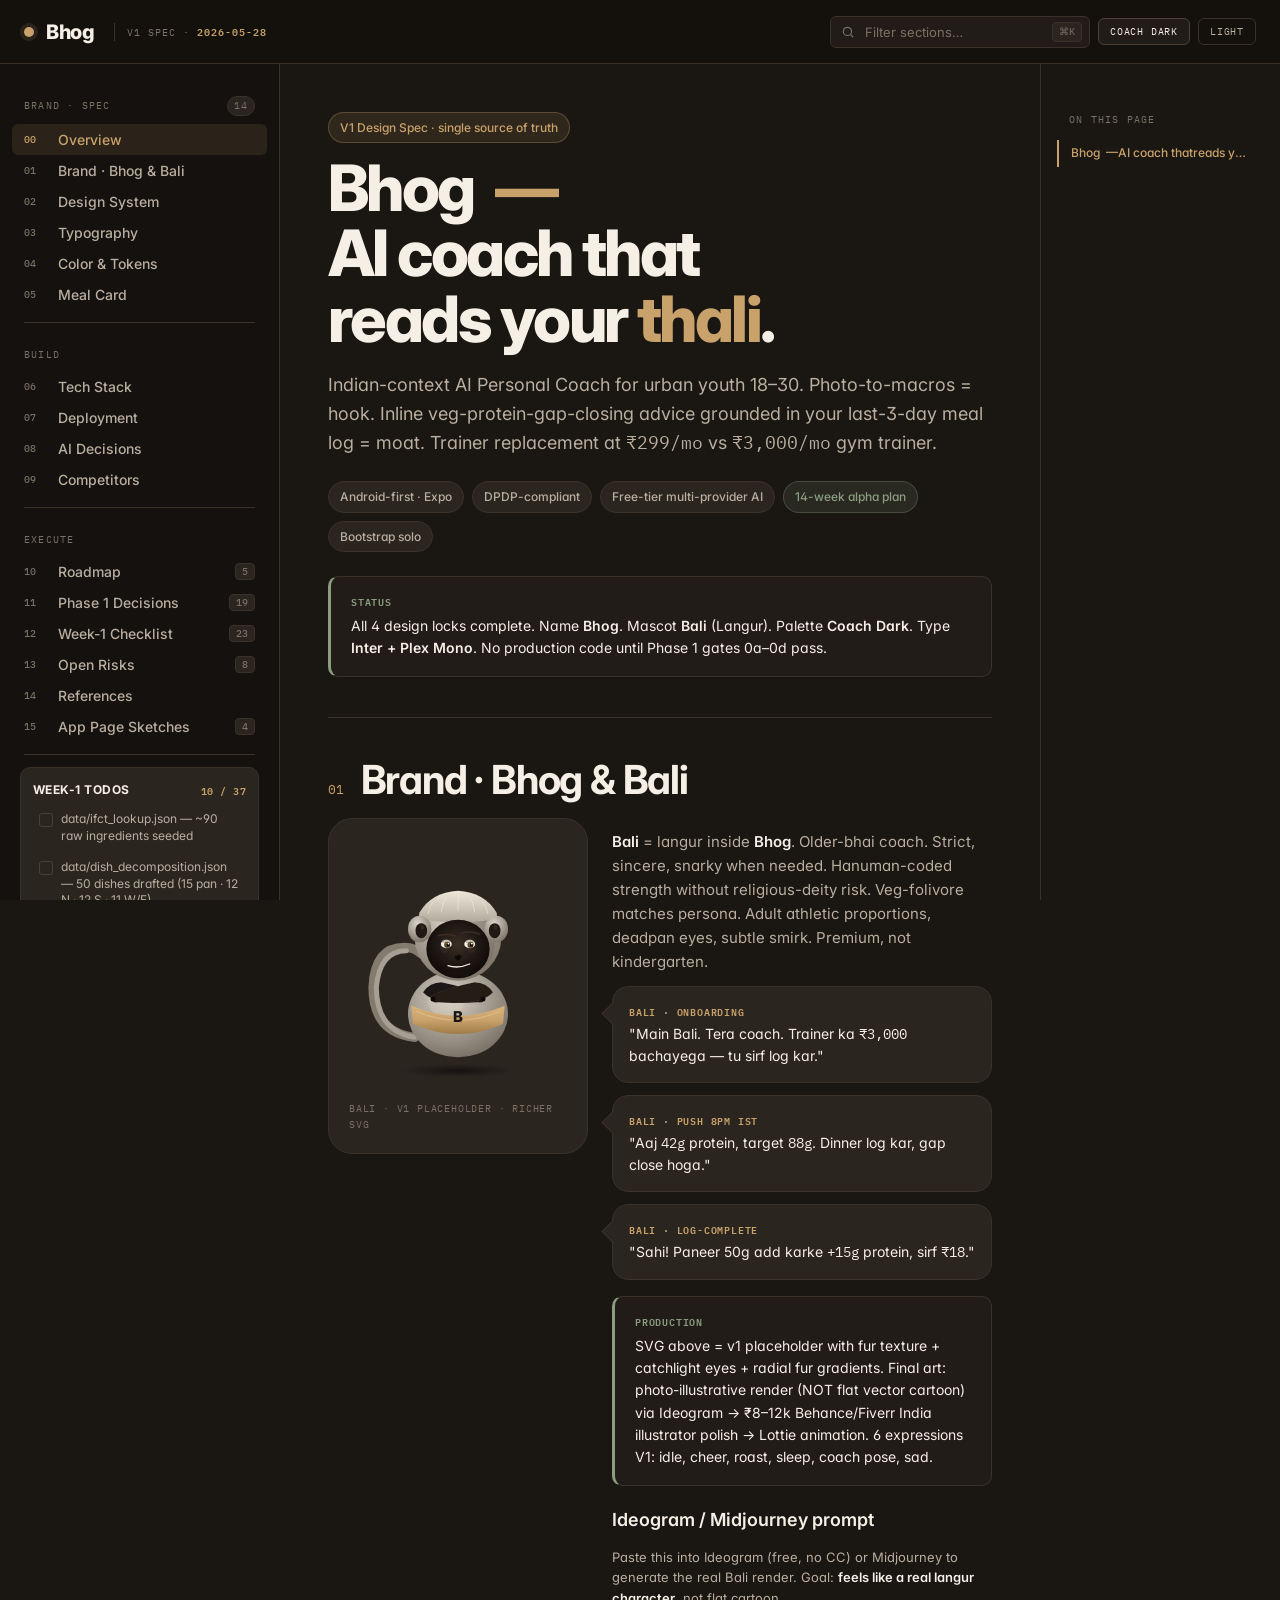
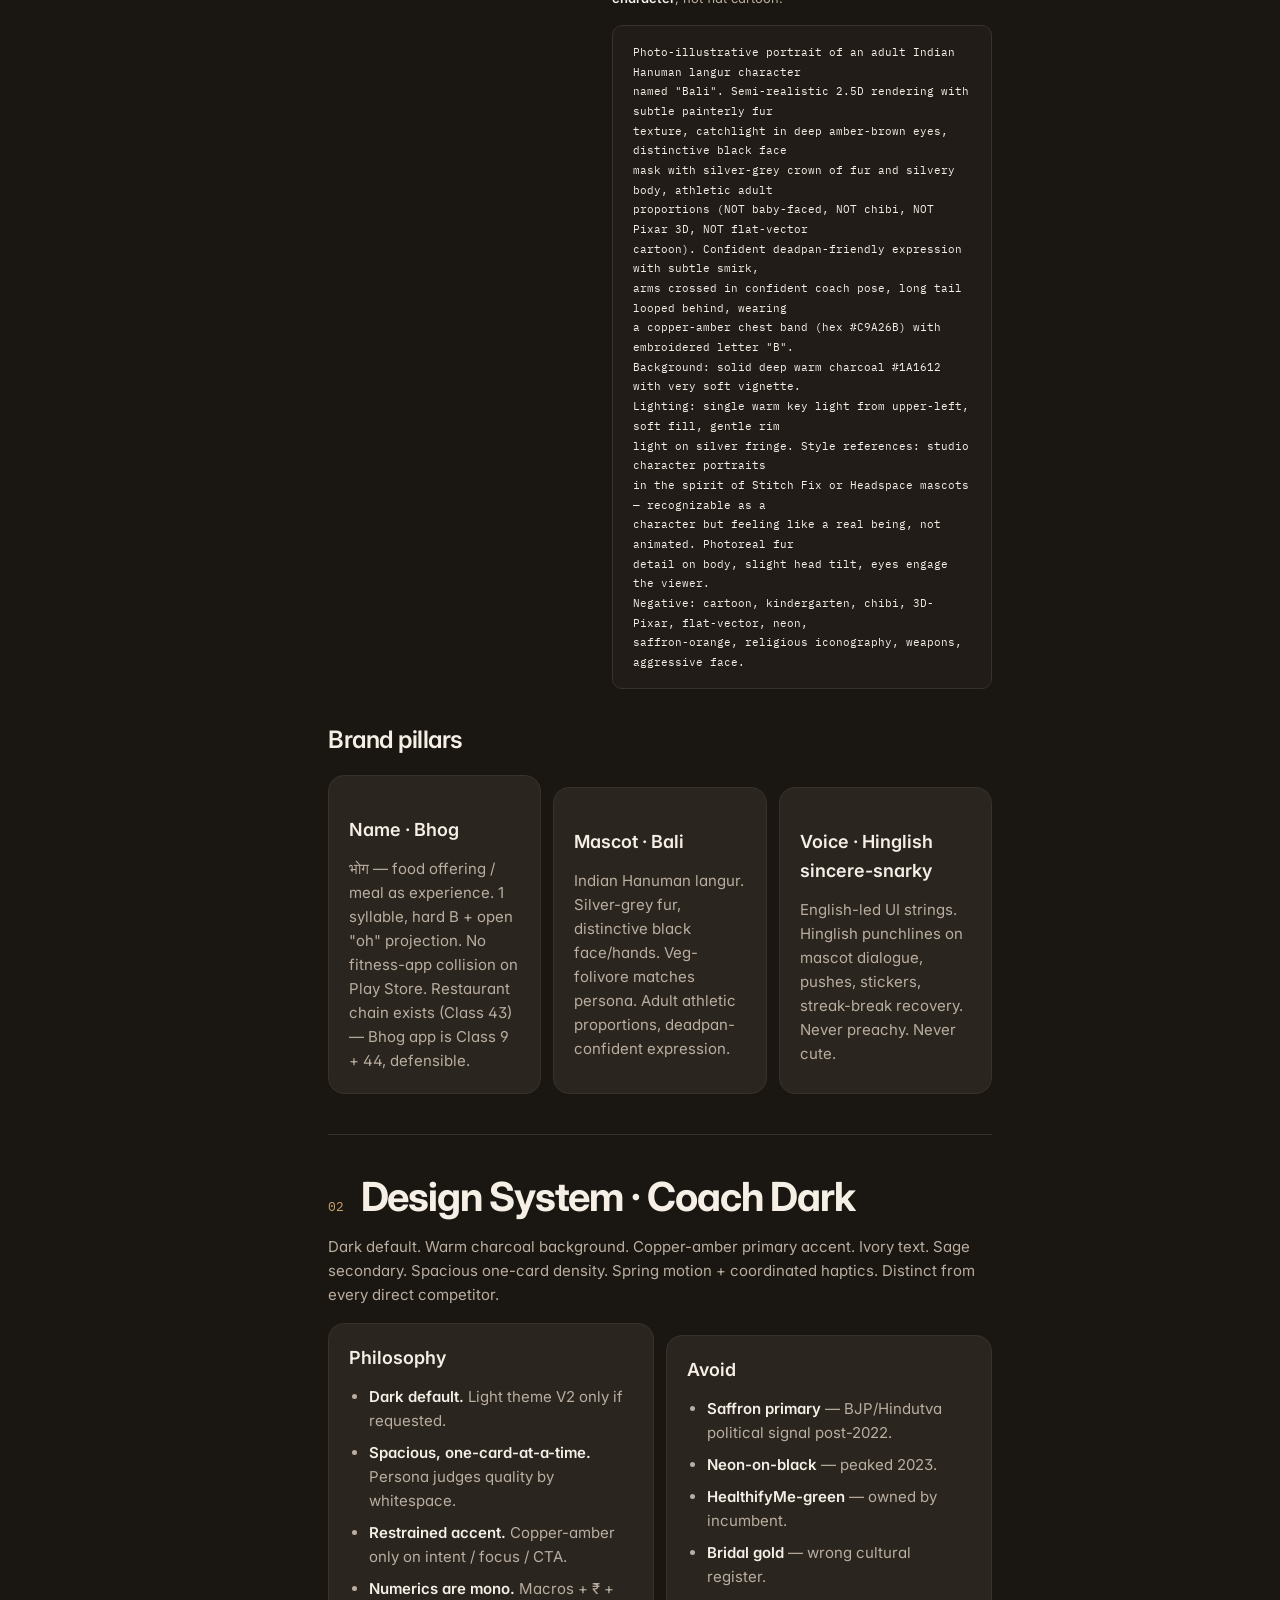
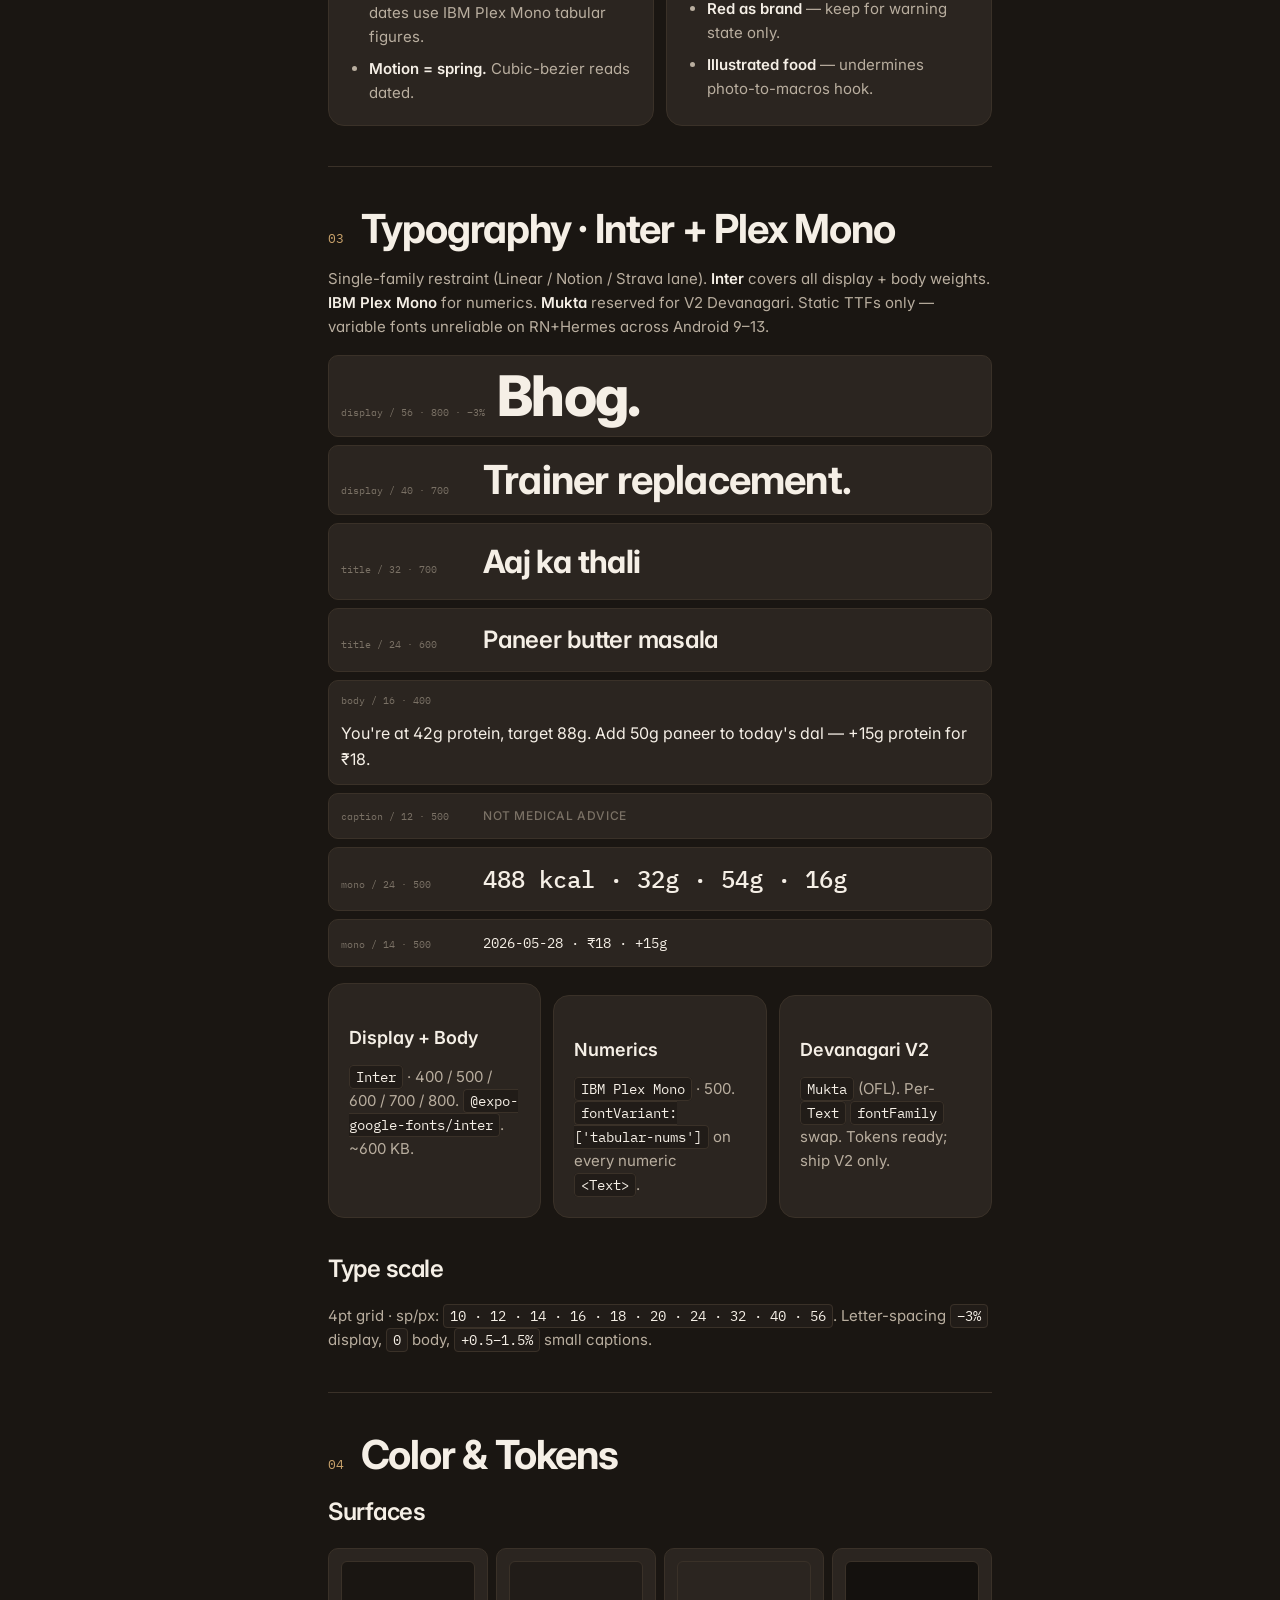
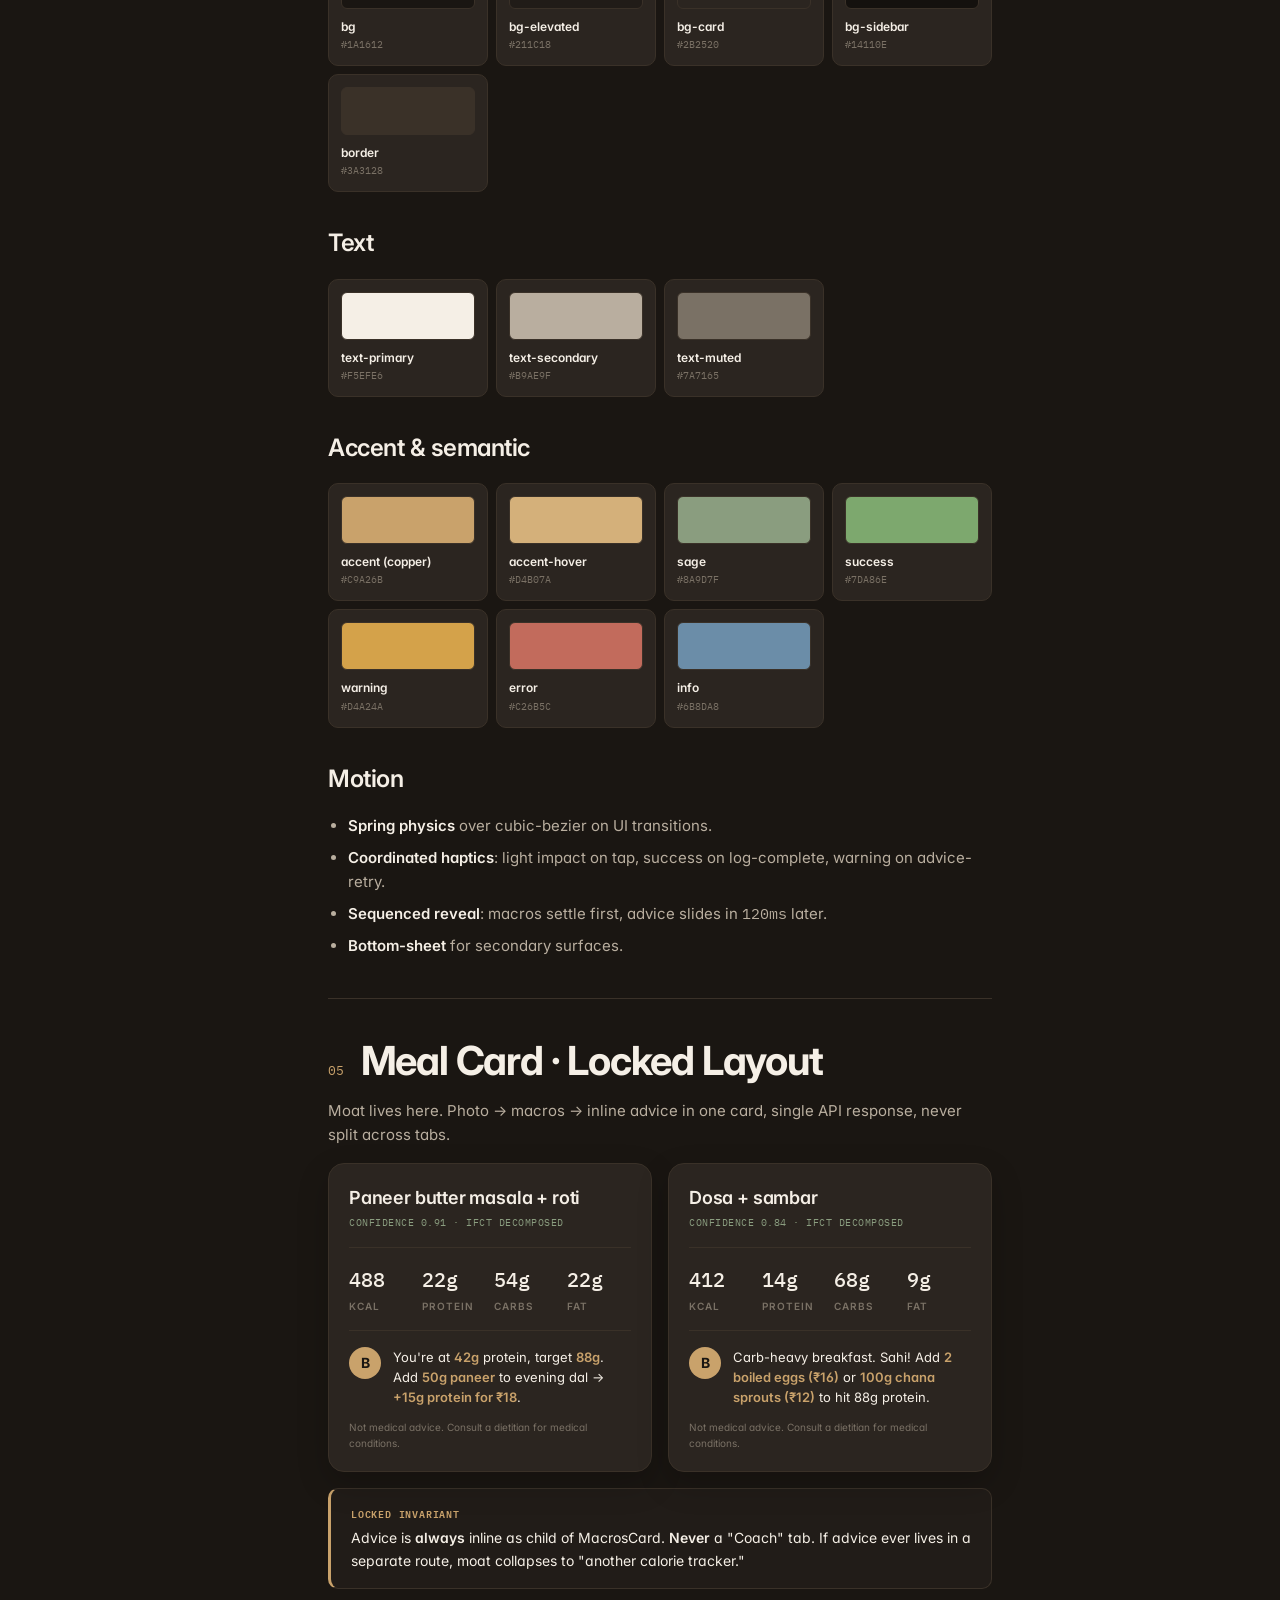
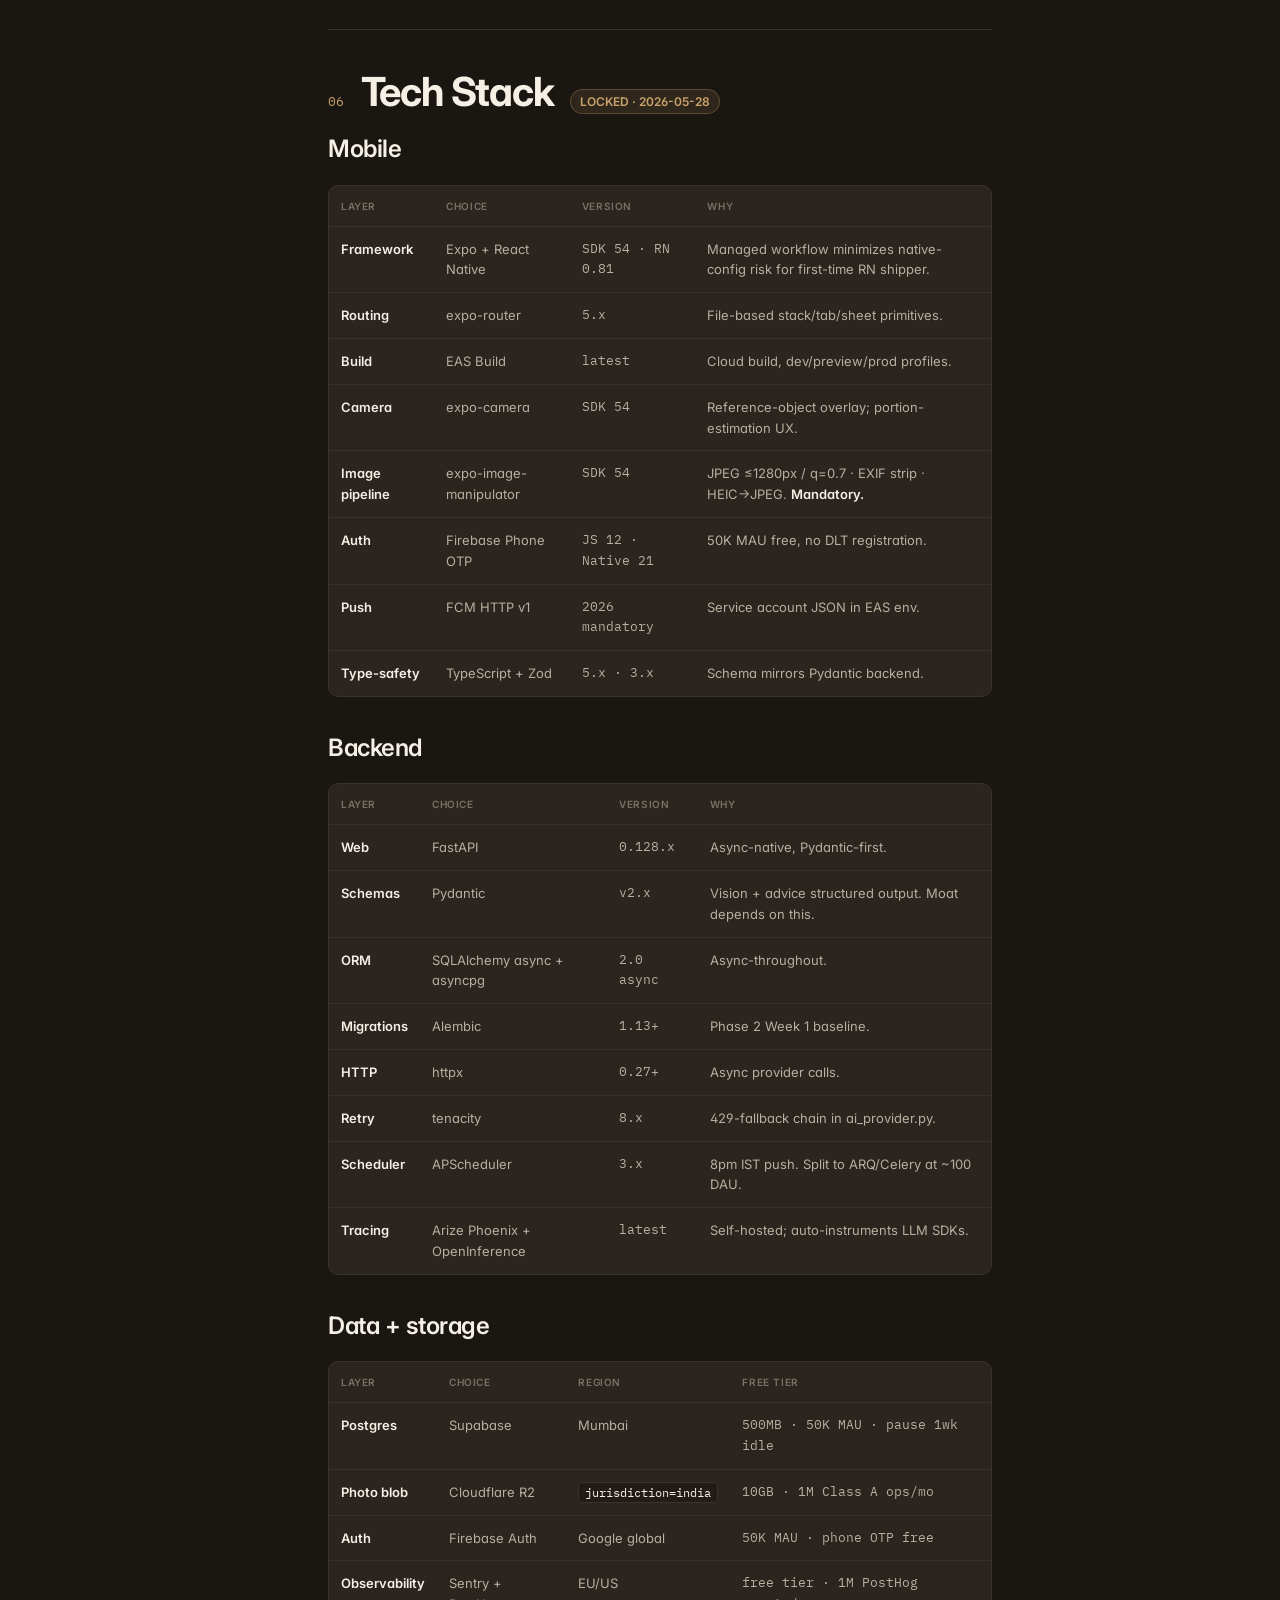
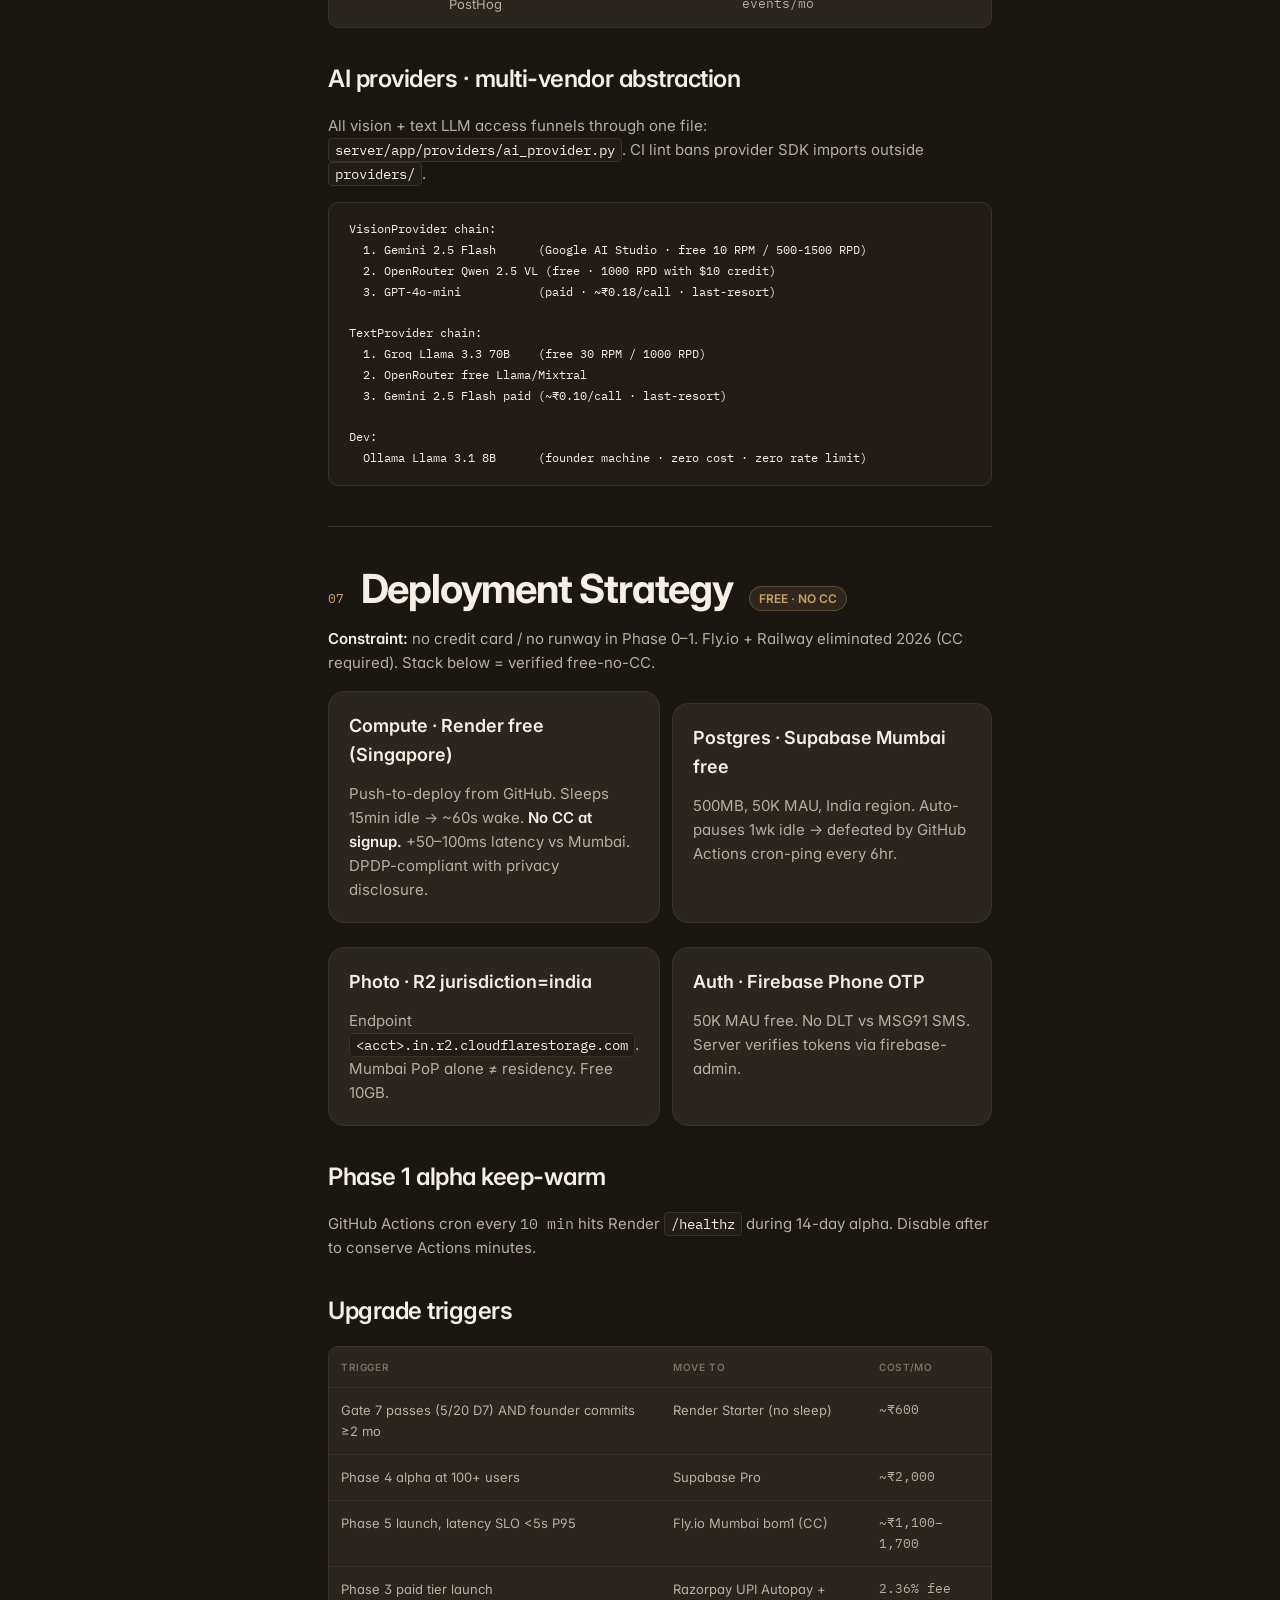
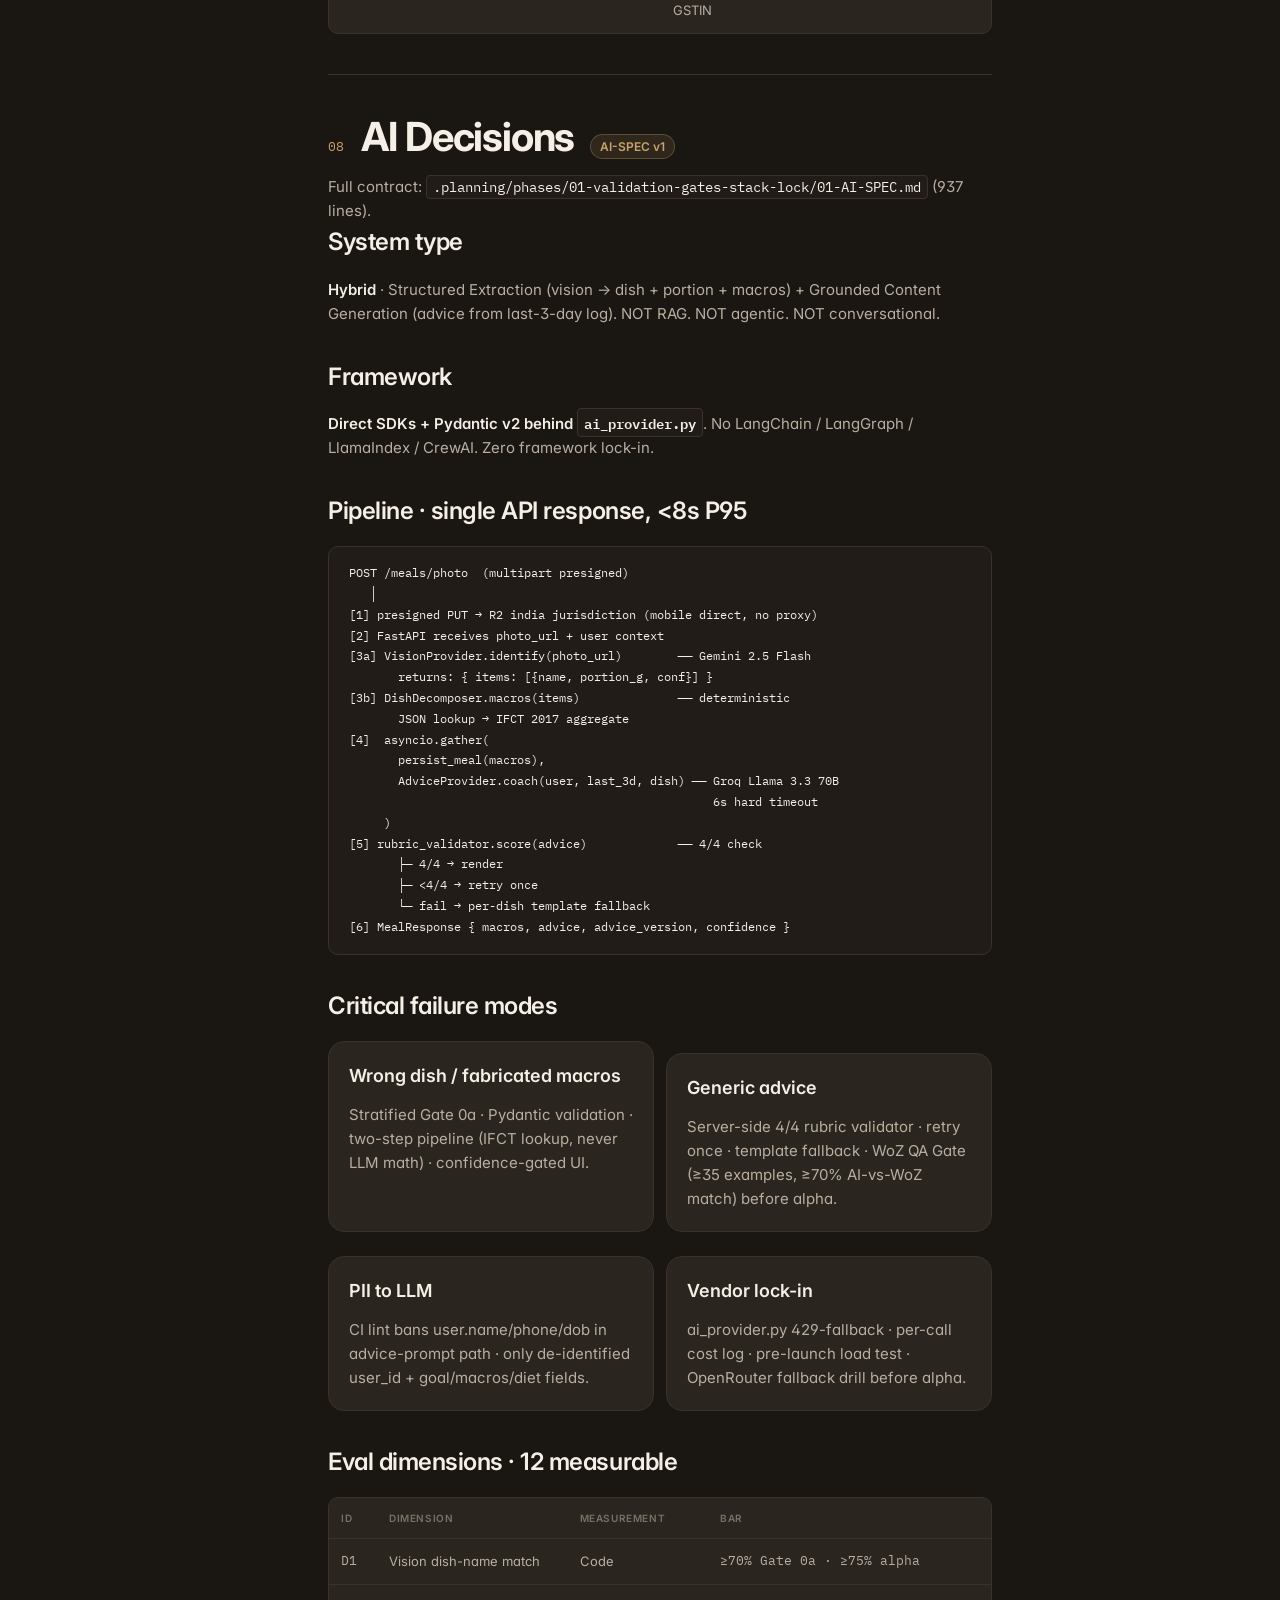
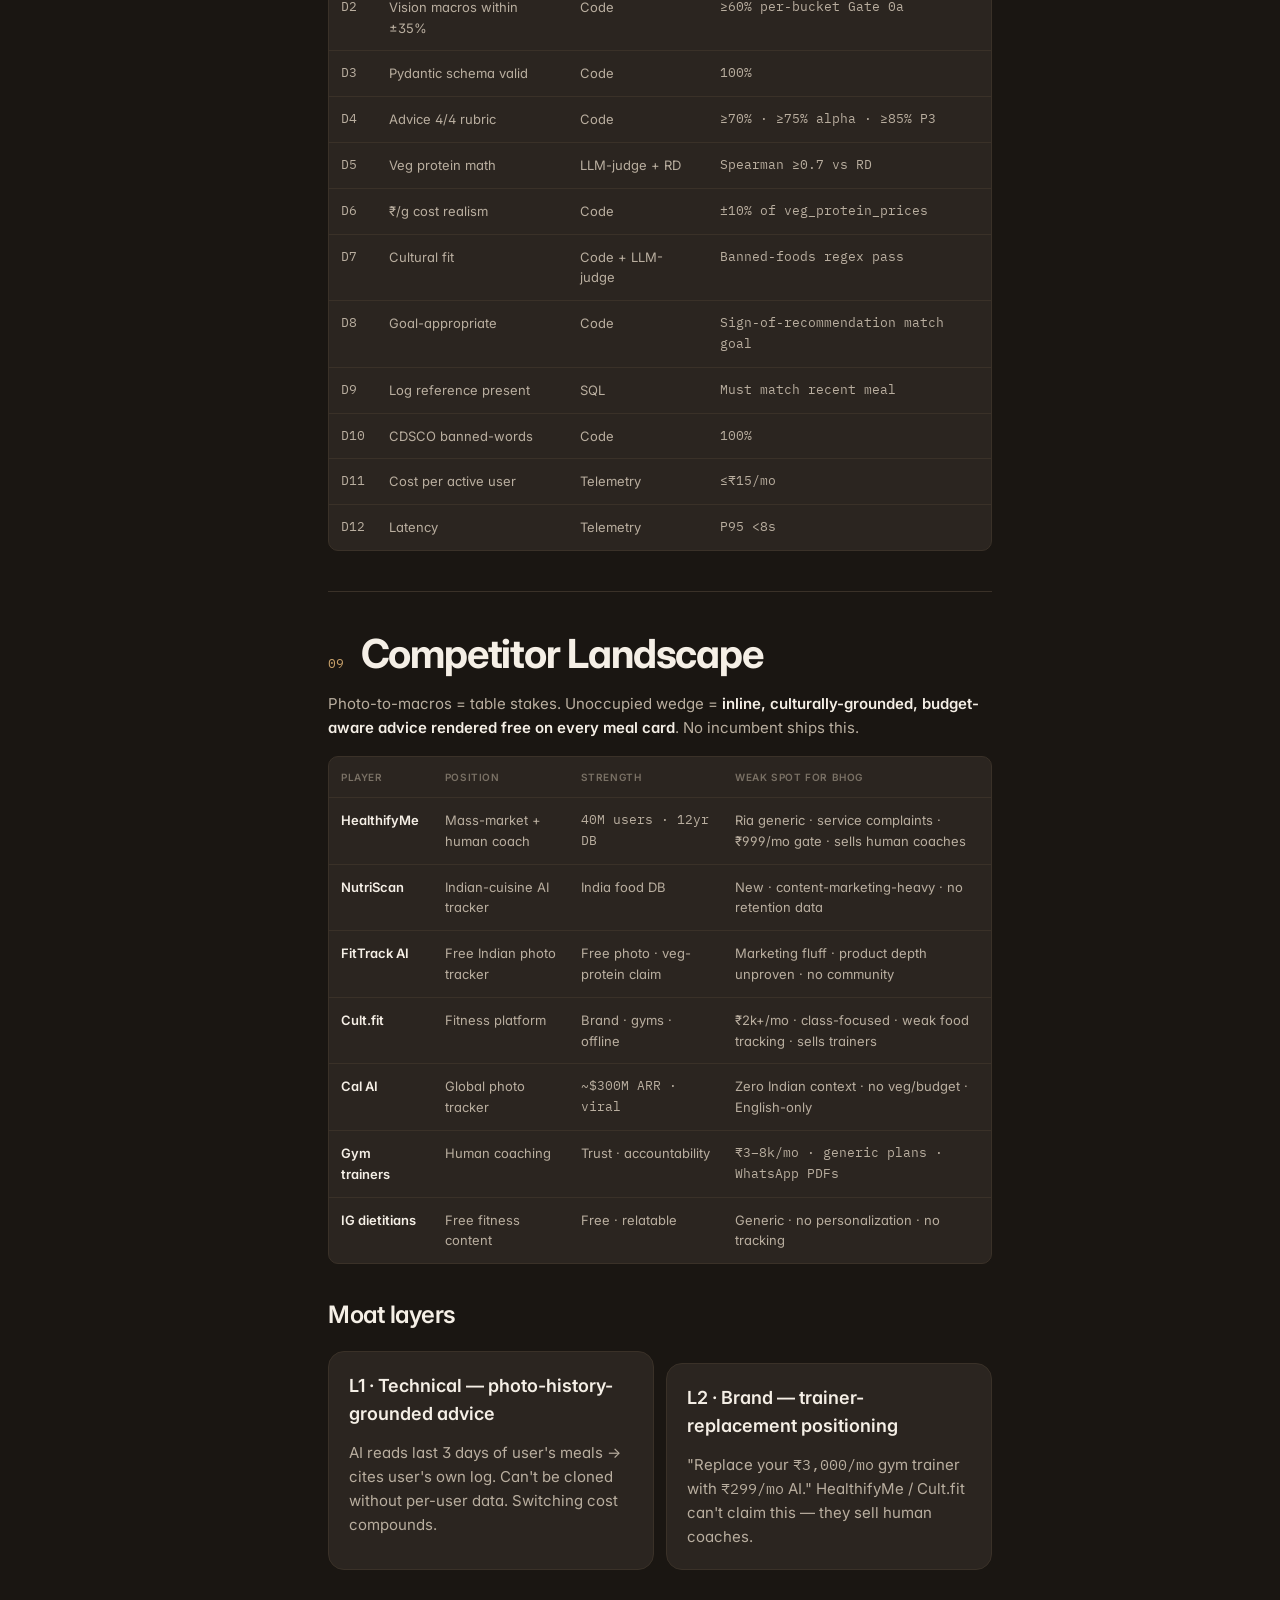
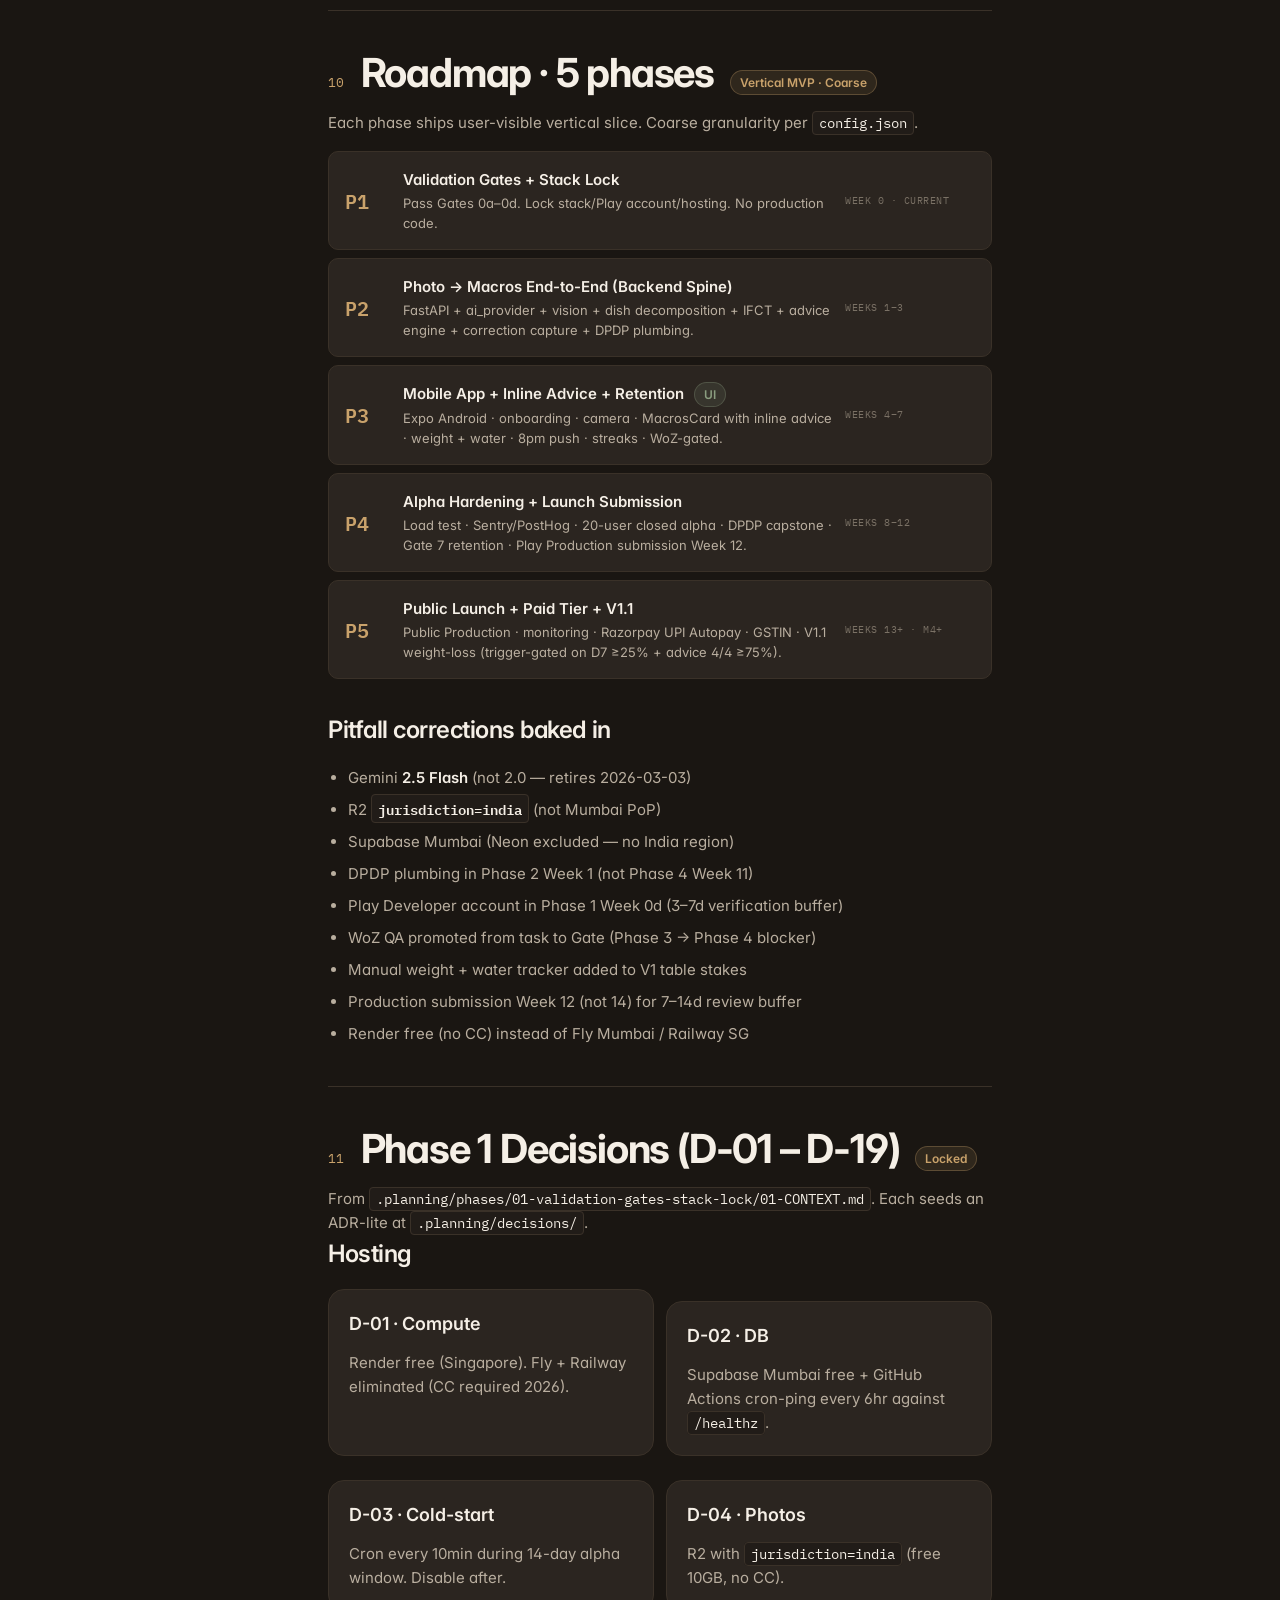
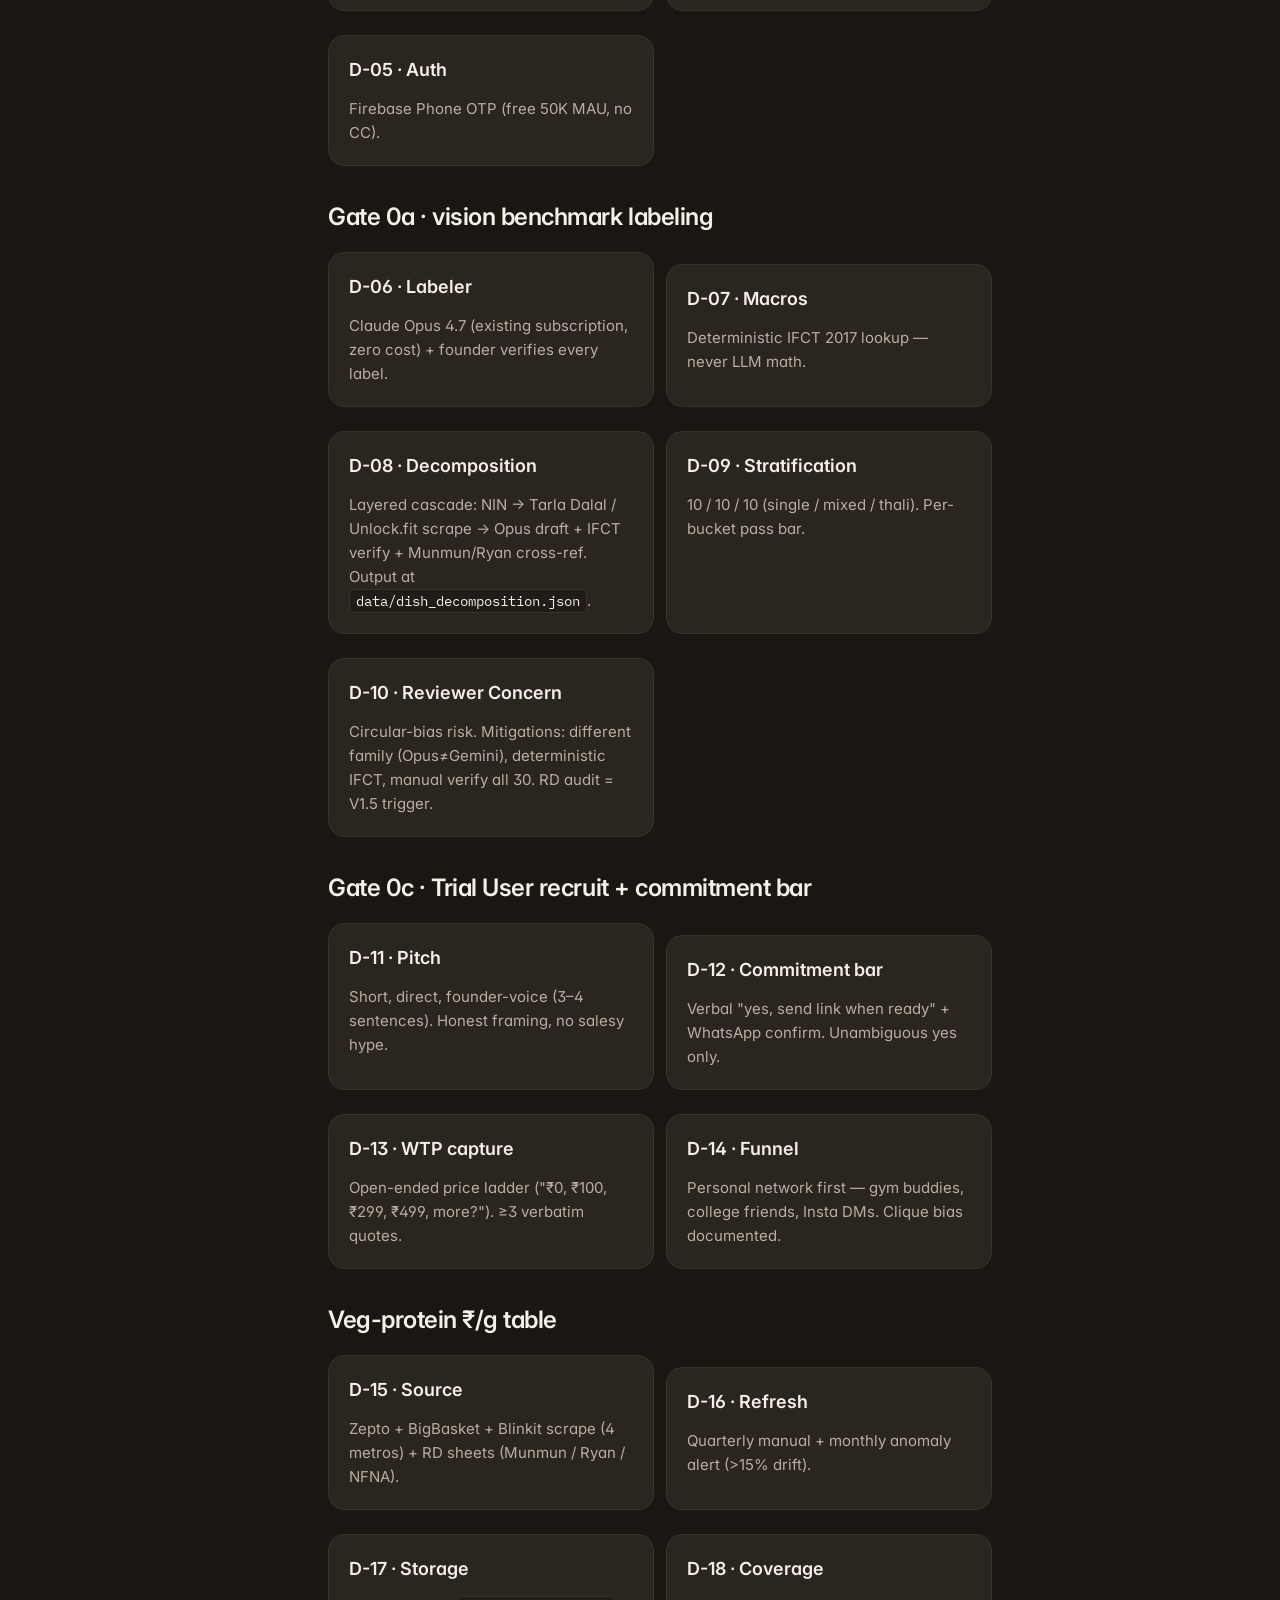
==== .planning/specs/bhog-v1-design-spec.html @ 13281804 "gate-0a-kickoff: drafts, decisions, design.md, todos, spec checklist update Three plan reviews (eng/" ====
<!doctype html>
<html lang="en" data-theme="dark">
<head>
<meta charset="utf-8" />
<meta name="viewport" content="width=device-width, initial-scale=1" />
<title>Bhog — V1 Design Spec</title>
<link rel="preconnect" href="https://fonts.googleapis.com" />
<link rel="preconnect" href="https://fonts.gstatic.com" crossorigin />
<link href="https://fonts.googleapis.com/css2?family=Inter:wght@400;500;600;700;800&family=IBM+Plex+Mono:wght@400;500;600&display=swap" rel="stylesheet" />
<style>
  :root[data-theme="dark"] {
    --bg: #1A1612;
    --bg-elevated: #211C18;
    --bg-card: #2B2520;
    --bg-card-hover: #332C26;
    --bg-sidebar: #14110E;
    --border: #3A3128;
    --border-strong: #4A4036;
    --text-primary: #F5EFE6;
    --text-secondary: #B9AE9F;
    --text-muted: #7A7165;
    --accent: #C9A26B;
    --accent-hover: #D4B07A;
    --accent-dim: rgba(201, 162, 107, 0.12);
    --sage: #8A9D7F;
    --sage-dim: rgba(138, 157, 127, 0.14);
    --success: #7DA86E;
    --warning: #D4A24A;
    --error: #C26B5C;
    --info: #6B8DA8;
    --backdrop: rgba(20, 17, 14, 0.84);
  }
  :root[data-theme="light"] {
    --bg: #FAF6EE;
    --bg-elevated: #F2EDDF;
    --bg-card: #FFFFFF;
    --bg-card-hover: #F8F2E6;
    --bg-sidebar: #F2EDDF;
    --border: #D9D3C2;
    --border-strong: #B9AE9F;
    --text-primary: #1A1612;
    --text-secondary: #5A5248;
    --text-muted: #8A7F73;
    --accent: #A37840;
    --accent-hover: #8D6634;
    --accent-dim: rgba(163, 120, 64, 0.14);
    --sage: #6F8264;
    --sage-dim: rgba(111, 130, 100, 0.18);
    --success: #5C8A4E;
    --warning: #B8821F;
    --error: #A24E3E;
    --info: #4E7290;
    --backdrop: rgba(250, 246, 238, 0.88);
  }
  :root { color-scheme: dark light; }

  /* Type scale + spacing */
  :root {
    --t-10: 0.625rem; --t-12: 0.75rem; --t-13: 0.8125rem; --t-14: 0.875rem;
    --t-16: 1rem; --t-18: 1.125rem; --t-20: 1.25rem; --t-24: 1.5rem;
    --t-32: 2rem; --t-40: 2.5rem; --t-56: 3.5rem;
    --s-1: 4px; --s-2: 8px; --s-3: 12px; --s-4: 16px; --s-5: 20px;
    --s-6: 24px; --s-8: 32px; --s-10: 40px; --s-12: 48px; --s-16: 64px;
    --radius-sm: 6px; --radius-md: 10px; --radius-lg: 16px; --radius-xl: 24px;
    --transition: 180ms cubic-bezier(0.2, 0.6, 0.2, 1);
  }

  * { box-sizing: border-box; margin: 0; padding: 0; }
  html { scroll-behavior: smooth; scroll-padding-top: 80px; }
  body {
    font-family: "Inter", -apple-system, BlinkMacSystemFont, "Segoe UI", sans-serif;
    font-size: var(--t-15, 0.9375rem); line-height: 1.6;
    color: var(--text-primary); background: var(--bg);
    -webkit-font-smoothing: antialiased; text-rendering: optimizeLegibility;
    font-feature-settings: "ss01", "cv11";
  }
  .num, code, pre, kbd { font-family: "IBM Plex Mono", ui-monospace, "SF Mono", Menlo, monospace; font-feature-settings: "tnum" 1, "lnum" 1; }
  button { font-family: inherit; cursor: pointer; border: none; background: none; color: inherit; }
  ul, ol { list-style: none; }
  a { color: inherit; text-decoration: none; }
  *:focus-visible { outline: 2px solid var(--accent); outline-offset: 2px; border-radius: 4px; }

  /* ============ APP LAYOUT ============ */
  .app {
    display: grid;
    grid-template-columns: 280px 1fr 240px;
    grid-template-rows: 64px 1fr;
    min-height: 100vh;
    max-width: 1500px;
    margin: 0 auto;
  }
  @media (max-width: 1100px) {
    .app { grid-template-columns: 240px 1fr; }
    .toc { display: none !important; }
  }
  @media (max-width: 760px) {
    .app { grid-template-columns: 1fr; }
    .sidebar { display: none !important; }
  }

  /* ============ HEADER ============ */
  .header {
    grid-column: 1 / -1;
    display: flex; align-items: center; justify-content: space-between;
    padding: 0 var(--s-6);
    border-bottom: 1px solid var(--border);
    background: var(--backdrop);
    backdrop-filter: saturate(140%) blur(12px);
    -webkit-backdrop-filter: saturate(140%) blur(12px);
    position: sticky; top: 0; z-index: 20;
  }
  .brand { display: flex; align-items: center; gap: var(--s-3); }
  .brand .dot { width: 10px; height: 10px; border-radius: 999px; background: var(--accent); box-shadow: 0 0 0 4px var(--accent-dim); }
  .brand .wm { font-size: var(--t-20); font-weight: 800; letter-spacing: -0.02em; }
  .brand .tag {
    font-family: "IBM Plex Mono", monospace; font-size: var(--t-10);
    color: var(--text-muted); text-transform: uppercase; letter-spacing: 0.1em;
    border-left: 1px solid var(--border); padding-left: var(--s-3); margin-left: var(--s-2);
  }
  .brand .tag strong { color: var(--accent); font-weight: 600; }
  .header-actions { display: flex; align-items: center; gap: var(--s-2); }
  .search-wrap { position: relative; }
  .search-input {
    width: 260px; padding: 7px var(--s-3) 7px 34px;
    background: var(--bg-elevated); border: 1px solid var(--border);
    border-radius: var(--radius-sm);
    font-family: "Inter", sans-serif; font-size: var(--t-13);
    color: var(--text-primary); transition: width var(--transition), border-color var(--transition);
  }
  .search-input::placeholder { color: var(--text-muted); }
  .search-input:focus { outline: none; border-color: var(--accent); width: 320px; }
  .search-icon { position: absolute; left: 11px; top: 50%; transform: translateY(-50%); color: var(--text-muted); width: 14px; height: 14px; pointer-events: none; }
  .search-shortcut {
    position: absolute; right: 8px; top: 50%; transform: translateY(-50%);
    font-family: "IBM Plex Mono", monospace; font-size: var(--t-10);
    padding: 1px 6px; background: var(--bg-card); color: var(--text-muted);
    border-radius: 4px; border: 1px solid var(--border);
  }
  .hdr-btn {
    padding: 6px 11px; border: 1px solid var(--border); border-radius: var(--radius-sm);
    font-family: "IBM Plex Mono", monospace; font-size: var(--t-10);
    color: var(--text-secondary); text-transform: uppercase; letter-spacing: 0.08em;
    transition: all var(--transition);
  }
  .hdr-btn:hover { color: var(--accent); border-color: var(--accent); }
  .hdr-btn.active { color: var(--text-primary); background: var(--bg-elevated); border-color: var(--border-strong); }

  /* ============ SIDEBAR ============ */
  .sidebar {
    grid-column: 1; grid-row: 2;
    border-right: 1px solid var(--border);
    background: var(--bg-sidebar);
    padding: var(--s-5) var(--s-3) var(--s-12);
    overflow-y: auto;
    height: calc(100vh - 64px);
    position: sticky; top: 64px;
    scrollbar-width: thin; scrollbar-color: var(--border) transparent;
  }
  .sidebar::-webkit-scrollbar { width: 6px; }
  .sidebar::-webkit-scrollbar-thumb { background: var(--border); border-radius: 3px; }

  .nav-section { margin-bottom: var(--s-3); }
  .nav-label {
    font-family: "IBM Plex Mono", monospace; font-size: var(--t-10);
    color: var(--text-muted); text-transform: uppercase; letter-spacing: 0.12em;
    padding: var(--s-3) var(--s-3) var(--s-2);
    display: flex; align-items: center; justify-content: space-between;
  }
  .nav-label .ct {
    background: var(--bg-card); color: var(--text-muted);
    padding: 1px 6px; border-radius: 999px; font-size: var(--t-10);
    border: 1px solid var(--border);
  }
  .nav-item {
    display: flex; align-items: center; gap: var(--s-3);
    padding: 7px var(--s-3);
    border-radius: var(--radius-sm);
    color: var(--text-secondary);
    font-size: var(--t-14); font-weight: 500;
    width: 100%; text-align: left; cursor: pointer;
    transition: background var(--transition), color var(--transition);
  }
  .nav-item:hover { background: var(--accent-dim); color: var(--text-primary); }
  .nav-item.active { background: var(--accent-dim); color: var(--accent); }
  .nav-item .nav-num {
    font-family: "IBM Plex Mono", monospace; font-size: var(--t-10);
    color: var(--text-muted); width: 22px; flex-shrink: 0;
  }
  .nav-item.active .nav-num { color: var(--accent); }
  .nav-item .nav-meta {
    margin-left: auto; font-family: "IBM Plex Mono", monospace; font-size: var(--t-10);
    color: var(--text-muted); background: var(--bg-card); padding: 1px 6px;
    border-radius: 4px; border: 1px solid var(--border);
  }
  .nav-item.active .nav-meta { background: var(--accent); color: var(--bg); border-color: var(--accent); }
  .nav-divider { height: 1px; background: var(--border); margin: var(--s-3) var(--s-3); }

  /* Sidebar checklist */
  .side-check {
    margin: 0 var(--s-2);
    padding: var(--s-3);
    background: var(--bg-card); border: 1px solid var(--border);
    border-radius: var(--radius-md);
  }
  .side-check h5 {
    font-size: var(--t-12); font-weight: 700; letter-spacing: 0.04em; text-transform: uppercase;
    color: var(--text-primary); margin-bottom: var(--s-2);
    display: flex; justify-content: space-between; align-items: center;
  }
  .side-check h5 .progress {
    font-family: "IBM Plex Mono", monospace; font-size: var(--t-10);
    color: var(--accent); font-weight: 600;
  }
  .side-check ul { display: flex; flex-direction: column; gap: 6px; margin-top: var(--s-2); }
  .side-check li {
    display: flex; gap: 8px; align-items: flex-start;
    font-size: var(--t-12); color: var(--text-secondary); line-height: 1.4;
    cursor: pointer; padding: 4px 6px; border-radius: 4px;
    transition: background var(--transition), color var(--transition);
  }
  .side-check li:hover { background: var(--bg-elevated); color: var(--text-primary); }
  .side-check input[type=checkbox] {
    appearance: none; -webkit-appearance: none;
    width: 14px; height: 14px; min-width: 14px; margin-top: 2px;
    border: 1.5px solid var(--border-strong); border-radius: 3px;
    background: var(--bg-card); cursor: pointer; transition: all var(--transition);
  }
  .side-check input[type=checkbox]:checked {
    background: var(--accent); border-color: var(--accent);
    background-image: url("data:image/svg+xml,%3Csvg xmlns='http://www.w3.org/2000/svg' viewBox='0 0 12 12'%3E%3Cpath fill='none' stroke='%231A1612' stroke-width='2' stroke-linecap='round' stroke-linejoin='round' d='M2.5 6.5l2.5 2.5 4.5-5.5'/%3E%3C/svg%3E");
    background-position: center; background-repeat: no-repeat;
  }
  .side-check input[type=checkbox]:checked + span { color: var(--text-muted); text-decoration: line-through; }

  /* ============ MAIN ============ */
  .main {
    grid-column: 2; grid-row: 2;
    padding: var(--s-12) var(--s-12) var(--s-16);
    max-width: 880px; width: 100%; margin: 0 auto;
    min-width: 0;
  }
  .main h2 { font-size: var(--t-40); letter-spacing: -0.03em; font-weight: 700; line-height: 1.1; scroll-margin-top: 80px; }
  .main h3 { font-size: var(--t-24); letter-spacing: -0.02em; font-weight: 600; margin-top: var(--s-8); margin-bottom: var(--s-4); scroll-margin-top: 80px; }
  .main h4 { font-size: var(--t-18); font-weight: 600; margin-top: var(--s-5); margin-bottom: var(--s-3); }
  .main p { color: var(--text-secondary); margin-top: var(--s-3); max-width: 760px; }
  .main ul, .main ol { padding-left: var(--s-5); margin-top: var(--s-3); }
  .main li { margin-top: var(--s-2); color: var(--text-secondary); list-style: disc; }
  .main strong { color: var(--text-primary); font-weight: 600; }
  .main a.inline { color: var(--accent); text-decoration: underline; text-decoration-color: rgba(201, 162, 107, 0.4); text-underline-offset: 3px; }

  section.block { padding: var(--s-10) 0; border-top: 1px solid var(--border); }
  section.block:first-of-type { border-top: 0; padding-top: 0; }
  .section-head { display: flex; align-items: baseline; gap: var(--s-4); margin-bottom: var(--s-4); flex-wrap: wrap; }
  .section-num { font-family: "IBM Plex Mono", monospace; font-size: var(--t-13); color: var(--accent); letter-spacing: 0.02em; }

  /* Hero */
  .hero { padding-top: var(--s-3); padding-bottom: var(--s-8); border-top: 0; }
  .hero h1 { font-size: clamp(2.5rem, 5vw, 4rem); letter-spacing: -0.04em; font-weight: 800; line-height: 1.02; color: var(--text-primary); }
  .hero h1 .accent { color: var(--accent); }
  .hero p.lead { margin-top: var(--s-5); font-size: var(--t-18); color: var(--text-secondary); max-width: 720px; }
  .hero .meta { display: flex; flex-wrap: wrap; gap: var(--s-2); margin-top: var(--s-6); }

  /* Pills + badges */
  .pill {
    display: inline-flex; align-items: center; gap: var(--s-2);
    padding: 5px 11px; border-radius: 999px;
    background: var(--bg-card); border: 1px solid var(--border);
    font-size: var(--t-12); font-weight: 500; color: var(--text-secondary);
  }
  .pill.accent { color: var(--accent); border-color: rgba(201, 162, 107, 0.3); background: var(--accent-dim); }
  .pill.sage { color: var(--sage); border-color: rgba(138, 157, 127, 0.3); background: var(--sage-dim); }
  .badge { display: inline-flex; align-items: center; gap: 6px; padding: 2px 9px; border-radius: 999px; font-size: var(--t-12); font-weight: 600; }
  .badge.locked { background: var(--accent-dim); color: var(--accent); border: 1px solid rgba(201, 162, 107, 0.3); }
  .badge.pending { background: rgba(212, 162, 74, 0.12); color: var(--warning); border: 1px solid rgba(212, 162, 74, 0.3); }
  .badge.deferred { background: rgba(122, 113, 101, 0.16); color: var(--text-muted); border: 1px solid var(--border); }
  .badge.risk { background: rgba(194, 107, 92, 0.14); color: var(--error); border: 1px solid rgba(194, 107, 92, 0.3); }
  .badge.sage { background: var(--sage-dim); color: var(--sage); border: 1px solid rgba(138, 157, 127, 0.3); }

  /* Cards */
  .card {
    background: var(--bg-card); border: 1px solid var(--border);
    border-radius: var(--radius-lg); padding: var(--s-5);
    transition: border-color var(--transition);
  }
  .card + .card { margin-top: var(--s-3); }
  .card:hover { border-color: var(--border-strong); }
  .card-grid { display: grid; gap: var(--s-3); margin-top: var(--s-4); }
  @media (min-width: 720px) { .card-grid.cols-2 { grid-template-columns: 1fr 1fr; } .card-grid.cols-3 { grid-template-columns: 1fr 1fr 1fr; } }

  /* Table */
  table { width: 100%; border-collapse: collapse; margin-top: var(--s-4); font-size: var(--t-13); }
  th, td { text-align: left; padding: var(--s-3); border-bottom: 1px solid var(--border); vertical-align: top; }
  th { font-weight: 600; color: var(--text-muted); text-transform: uppercase; font-size: var(--t-10); letter-spacing: 0.06em; }
  td { color: var(--text-secondary); }
  td strong { color: var(--text-primary); }
  tr:last-child td { border-bottom: 0; }
  .table-wrap { overflow-x: auto; border: 1px solid var(--border); border-radius: var(--radius-md); background: var(--bg-card); margin-top: var(--s-4); }
  .table-wrap table { margin-top: 0; }

  /* Code */
  pre {
    background: var(--bg-elevated); border: 1px solid var(--border);
    border-radius: var(--radius-md); padding: var(--s-4) var(--s-5);
    font-size: var(--t-13); overflow-x: auto; margin-top: var(--s-4);
    color: var(--text-primary); line-height: 1.6;
  }
  code { font-size: 0.92em; padding: 2px 6px; background: var(--bg-elevated); border: 1px solid var(--border); border-radius: 4px; color: var(--text-primary); }
  pre code { padding: 0; background: none; border: 0; }

  /* Callouts */
  .callout {
    border: 1px solid var(--border); border-left: 3px solid var(--accent);
    background: var(--bg-elevated); padding: var(--s-4) var(--s-5);
    border-radius: var(--radius-md); margin-top: var(--s-4);
  }
  .callout.sage { border-left-color: var(--sage); }
  .callout.warn { border-left-color: var(--warning); }
  .callout.risk { border-left-color: var(--error); }
  .callout .lbl { font-family: "IBM Plex Mono", monospace; font-size: var(--t-10); color: var(--accent); letter-spacing: 0.08em; text-transform: uppercase; font-weight: 600; }
  .callout.sage .lbl { color: var(--sage); }
  .callout.warn .lbl { color: var(--warning); }
  .callout.risk .lbl { color: var(--error); }
  .callout .body { margin-top: 6px; color: var(--text-primary); font-size: var(--t-14); }

  /* Mascot */
  .mascot-row { display: grid; gap: var(--s-6); align-items: flex-start; margin-top: var(--s-4); }
  @media (min-width: 720px) { .mascot-row { grid-template-columns: 260px 1fr; } }
  .mascot-frame { background: var(--bg-card); border: 1px solid var(--border); border-radius: var(--radius-xl); padding: var(--s-5); display: flex; flex-direction: column; align-items: center; }
  .mascot-svg { width: 100%; max-width: 200px; }
  .mascot-caption { font-family: "IBM Plex Mono", monospace; font-size: var(--t-10); color: var(--text-muted); margin-top: var(--s-3); letter-spacing: 0.08em; text-transform: uppercase; }
  .speech { background: var(--bg-card); border: 1px solid var(--border); border-radius: var(--radius-lg); padding: var(--s-4); position: relative; max-width: 520px; margin-top: var(--s-3); }
  .speech:before { content: ""; position: absolute; left: -8px; top: 18px; width: 16px; height: 16px; background: var(--bg-card); border-left: 1px solid var(--border); border-bottom: 1px solid var(--border); transform: rotate(45deg); }
  .speech .who { font-family: "IBM Plex Mono", monospace; font-size: var(--t-10); color: var(--accent); letter-spacing: 0.08em; text-transform: uppercase; font-weight: 600; }
  .speech .says { color: var(--text-primary); font-size: var(--t-14); margin-top: 4px; line-height: 1.5; }

  /* Swatches */
  .swatch-grid { display: grid; gap: var(--s-2); grid-template-columns: repeat(auto-fill, minmax(140px, 1fr)); margin-top: var(--s-4); }
  .swatch { border: 1px solid var(--border); border-radius: var(--radius-md); padding: var(--s-3); background: var(--bg-card); }
  .swatch .chip { width: 100%; height: 48px; border-radius: var(--radius-sm); margin-bottom: var(--s-2); border: 1px solid var(--border); }
  .swatch .name { font-size: var(--t-12); font-weight: 600; color: var(--text-primary); }
  .swatch .hex { font-family: "IBM Plex Mono", monospace; font-size: var(--t-10); color: var(--text-muted); margin-top: 1px; }

  /* Type samples */
  .type-row { display: grid; gap: var(--s-2); margin-top: var(--s-4); }
  .type-row .sample { display: flex; align-items: baseline; gap: var(--s-3); padding: var(--s-3); border: 1px solid var(--border); border-radius: var(--radius-md); background: var(--bg-card); flex-wrap: wrap; }
  .type-row .sample .label { font-family: "IBM Plex Mono", monospace; font-size: var(--t-10); color: var(--text-muted); min-width: 130px; }
  .type-row .sample .text { color: var(--text-primary); }

  /* Meal card */
  .demo-shell { display: grid; gap: var(--s-4); margin-top: var(--s-4); }
  @media (min-width: 720px) { .demo-shell { grid-template-columns: 1fr 1fr; } }
  .meal-card { background: var(--bg-card); border: 1px solid var(--border); border-radius: var(--radius-lg); padding: var(--s-5); box-shadow: 0 12px 32px rgba(0,0,0,0.2); }
  [data-theme="light"] .meal-card { box-shadow: 0 8px 24px rgba(0,0,0,0.06); }
  .meal-card .dish { font-size: var(--t-18); font-weight: 600; letter-spacing: -0.01em; color: var(--text-primary); }
  .meal-card .conf { font-family: "IBM Plex Mono", monospace; font-size: var(--t-10); color: var(--sage); margin-top: 2px; letter-spacing: 0.05em; text-transform: uppercase; }
  .meal-card .macros { display: grid; grid-template-columns: repeat(4, 1fr); gap: var(--s-2); margin-top: var(--s-4); padding-top: var(--s-4); border-top: 1px solid var(--border); }
  .meal-card .m { display: flex; flex-direction: column; }
  .meal-card .m .k { font-family: "IBM Plex Mono", monospace; font-size: var(--t-20); color: var(--text-primary); font-feature-settings: "tnum" 1; font-weight: 500; }
  .meal-card .m .l { font-size: var(--t-10); color: var(--text-muted); text-transform: uppercase; letter-spacing: 0.1em; font-weight: 600; margin-top: 2px; }
  .meal-card .advice { margin-top: var(--s-4); padding-top: var(--s-4); border-top: 1px solid var(--border); display: flex; gap: var(--s-3); align-items: flex-start; }
  .meal-card .advice .avatar { width: 32px; height: 32px; border-radius: 999px; background: var(--accent); display: flex; align-items: center; justify-content: center; font-weight: 700; color: #1A1612; font-size: var(--t-14); flex-shrink: 0; }
  .meal-card .advice .copy { color: var(--text-primary); font-size: var(--t-13); line-height: 1.55; }
  .meal-card .advice .copy strong { color: var(--accent); }
  .meal-card .disclaimer { margin-top: var(--s-3); font-size: var(--t-10); color: var(--text-muted); }

  /* Phase row */
  .phase-row { display: grid; gap: var(--s-2); margin-top: var(--s-4); }
  .phase { background: var(--bg-card); border: 1px solid var(--border); border-radius: var(--radius-md); padding: var(--s-4); display: grid; gap: var(--s-2); }
  @media (min-width: 720px) { .phase { grid-template-columns: 50px 1fr 130px; align-items: center; } }
  .phase .num { font-family: "IBM Plex Mono", monospace; font-size: var(--t-20); color: var(--accent); font-weight: 600; }
  .phase .title { color: var(--text-primary); font-weight: 600; font-size: var(--t-15, 0.9375rem); }
  .phase .goal { color: var(--text-secondary); font-size: var(--t-13); margin-top: 2px; line-height: 1.5; }
  .phase .weeks { font-family: "IBM Plex Mono", monospace; font-size: var(--t-10); color: var(--text-muted); letter-spacing: 0.05em; text-transform: uppercase; }

  /* Main checklist (full) */
  .check {
    display: flex; gap: var(--s-3); align-items: flex-start;
    padding: var(--s-3); border-bottom: 1px solid var(--border);
    transition: background var(--transition);
  }
  .check:last-child { border-bottom: 0; }
  .check:hover { background: var(--bg-elevated); }
  .check input[type=checkbox] {
    appearance: none; -webkit-appearance: none;
    width: 18px; height: 18px; min-width: 18px; margin-top: 3px;
    border: 1.5px solid var(--border-strong); border-radius: 5px; background: var(--bg-card);
    cursor: pointer; transition: all var(--transition);
  }
  .check input[type=checkbox]:hover { border-color: var(--accent); }
  .check input[type=checkbox]:checked {
    background: var(--accent); border-color: var(--accent);
    background-image: url("data:image/svg+xml,%3Csvg xmlns='http://www.w3.org/2000/svg' viewBox='0 0 12 12'%3E%3Cpath fill='none' stroke='%231A1612' stroke-width='2' stroke-linecap='round' stroke-linejoin='round' d='M2.5 6.5l2.5 2.5 4.5-5.5'/%3E%3C/svg%3E");
    background-position: center; background-repeat: no-repeat;
  }
  .check .body { flex: 1; }
  .check .body .title { color: var(--text-primary); font-weight: 500; font-size: var(--t-14); }
  .check .body .meta { color: var(--text-muted); font-size: var(--t-12); margin-top: 3px; font-family: "IBM Plex Mono", monospace; line-height: 1.5; }
  .check.done .body .title { color: var(--text-muted); text-decoration: line-through; }

  /* ============ RIGHT TOC ============ */
  .toc {
    grid-column: 3; grid-row: 2;
    padding: var(--s-12) var(--s-4) var(--s-12) var(--s-4);
    position: sticky; top: 64px;
    height: calc(100vh - 64px); overflow-y: auto;
    border-left: 1px solid var(--border);
    scrollbar-width: thin;
  }
  .toc-title {
    font-family: "IBM Plex Mono", monospace; font-size: var(--t-10);
    color: var(--text-muted); text-transform: uppercase; letter-spacing: 0.12em;
    margin-bottom: var(--s-3); padding-left: var(--s-3);
  }
  .toc-list { display: flex; flex-direction: column; gap: 3px; }
  .toc-item {
    padding: 5px var(--s-3); border-left: 2px solid var(--border);
    font-size: var(--t-12); color: var(--text-muted); line-height: 1.4;
    cursor: pointer; transition: color var(--transition), border-color var(--transition);
    overflow: hidden; text-overflow: ellipsis; white-space: nowrap;
  }
  .toc-item:hover { color: var(--accent); border-left-color: var(--accent); }
  .toc-item.active { color: var(--accent); border-left-color: var(--accent); font-weight: 500; }
  .toc-item.h3 { padding-left: var(--s-5); font-size: var(--t-11, 0.6875rem); opacity: 0.85; }

  /* Footer */
  footer.foot {
    margin-top: var(--s-16); padding-top: var(--s-8); border-top: 1px solid var(--border);
    color: var(--text-muted); font-size: var(--t-13);
    display: flex; justify-content: space-between; align-items: center; flex-wrap: wrap; gap: var(--s-3);
  }
  footer.foot .build { font-family: "IBM Plex Mono", monospace; font-size: var(--t-10); letter-spacing: 0.05em; text-transform: uppercase; }
</style>
</head>
<body>

<div class="app">
  <!-- HEADER -->
  <header class="header">
    <div class="brand">
      <span class="dot"></span>
      <span class="wm">Bhog</span>
      <span class="tag">V1 spec · <strong>2026-05-28</strong></span>
    </div>
    <div class="header-actions">
      <div class="search-wrap">
        <svg class="search-icon" viewBox="0 0 24 24" fill="none" stroke="currentColor" stroke-width="2"><circle cx="11" cy="11" r="7"/><path d="M21 21l-4.35-4.35"/></svg>
        <input type="text" class="search-input" id="search" placeholder="Filter sections…" />
        <span class="search-shortcut">⌘K</span>
      </div>
      <button class="hdr-btn active" data-theme-btn="dark" id="darkBtn">Coach Dark</button>
      <button class="hdr-btn" data-theme-btn="light" id="lightBtn">Light</button>
    </div>
  </header>

  <!-- SIDEBAR -->
  <aside class="sidebar">
    <div class="nav-section">
      <div class="nav-label">Brand · Spec <span class="ct">14</span></div>
      <button class="nav-item" data-target="overview"><span class="nav-num">00</span>Overview</button>
      <button class="nav-item" data-target="brand"><span class="nav-num">01</span>Brand · Bhog &amp; Bali</button>
      <button class="nav-item" data-target="design"><span class="nav-num">02</span>Design System</button>
      <button class="nav-item" data-target="typography"><span class="nav-num">03</span>Typography</button>
      <button class="nav-item" data-target="palette"><span class="nav-num">04</span>Color &amp; Tokens</button>
      <button class="nav-item" data-target="card-demo"><span class="nav-num">05</span>Meal Card</button>
    </div>
    <div class="nav-divider"></div>
    <div class="nav-section">
      <div class="nav-label">Build</div>
      <button class="nav-item" data-target="stack"><span class="nav-num">06</span>Tech Stack</button>
      <button class="nav-item" data-target="deploy"><span class="nav-num">07</span>Deployment</button>
      <button class="nav-item" data-target="ai"><span class="nav-num">08</span>AI Decisions</button>
      <button class="nav-item" data-target="competitors"><span class="nav-num">09</span>Competitors</button>
    </div>
    <div class="nav-divider"></div>
    <div class="nav-section">
      <div class="nav-label">Execute</div>
      <button class="nav-item" data-target="roadmap"><span class="nav-num">10</span>Roadmap<span class="nav-meta">5</span></button>
      <button class="nav-item" data-target="decisions"><span class="nav-num">11</span>Phase 1 Decisions<span class="nav-meta">19</span></button>
      <button class="nav-item" data-target="checklist"><span class="nav-num">12</span>Week-1 Checklist<span class="nav-meta">23</span></button>
      <button class="nav-item" data-target="risks"><span class="nav-num">13</span>Open Risks<span class="nav-meta">8</span></button>
      <button class="nav-item" data-target="refs"><span class="nav-num">14</span>References</button>
      <button class="nav-item" data-target="sketches"><span class="nav-num">15</span>App Page Sketches<span class="nav-meta">4</span></button>
    </div>
    <div class="nav-divider"></div>

    <!-- Sidebar checklist preview -->
    <div class="side-check">
      <h5>Week-1 todos <span class="progress" id="sc-progress">10 / 37</span></h5>
      <ul id="sc-list">
        <!-- populated by JS, mirrors main checklist -->
      </ul>
    </div>
  </aside>

  <!-- MAIN -->
  <main class="main" id="main">

    <section class="block hero" id="overview">
      <span class="pill accent">V1 Design Spec · single source of truth</span>
      <h1 style="margin-top:var(--s-3)">Bhog &nbsp;<span class="accent">—</span><br>AI coach that<br>reads your <span class="accent">thali</span>.</h1>
      <p class="lead">Indian-context AI Personal Coach for urban youth 18–30. Photo-to-macros = hook. Inline veg-protein-gap-closing advice grounded in your last-3-day meal log = moat. Trainer replacement at <span class="num">₹299/mo</span> vs <span class="num">₹3,000/mo</span> gym trainer.</p>
      <div class="meta">
        <span class="pill">Android-first · Expo</span>
        <span class="pill">DPDP-compliant</span>
        <span class="pill">Free-tier multi-provider AI</span>
        <span class="pill sage">14-week alpha plan</span>
        <span class="pill">Bootstrap solo</span>
      </div>
      <div class="callout sage" style="margin-top:var(--s-6)">
        <div class="lbl">Status</div>
        <div class="body">All 4 design locks complete. Name <strong>Bhog</strong>. Mascot <strong>Bali</strong> (Langur). Palette <strong>Coach Dark</strong>. Type <strong>Inter + Plex Mono</strong>. No production code until Phase 1 gates 0a–0d pass.</div>
      </div>
    </section>

    <!-- 01 BRAND -->
    <section class="block" id="brand">
      <div class="section-head"><span class="section-num">01</span><h2>Brand · Bhog &amp; Bali</h2></div>
      <div class="mascot-row">
        <div class="mascot-frame">
          <svg class="mascot-svg" viewBox="0 0 240 300" xmlns="http://www.w3.org/2000/svg" aria-label="Bali — Langur mascot for Bhog">
            <defs>
              <!-- Fur texture via subtle noise -->
              <filter id="fur" x="-5%" y="-5%" width="110%" height="110%">
                <feTurbulence type="fractalNoise" baseFrequency="2.4" numOctaves="2" seed="7" />
                <feColorMatrix values="0 0 0 0 0.6  0 0 0 0 0.55  0 0 0 0 0.5  0 0 0 0.22 0" />
                <feComposite in2="SourceGraphic" operator="in" />
                <feComposite in="SourceGraphic" operator="over" />
              </filter>
              <!-- Body fur gradient (silver-grey langur with warm midtone) -->
              <radialGradient id="furBody" cx="42%" cy="32%" r="78%">
                <stop offset="0%" stop-color="#D8D0C4" />
                <stop offset="48%" stop-color="#A89F94" />
                <stop offset="100%" stop-color="#6E665B" />
              </radialGradient>
              <radialGradient id="furHead" cx="40%" cy="30%" r="80%">
                <stop offset="0%" stop-color="#DCD4C8" />
                <stop offset="50%" stop-color="#A89F94" />
                <stop offset="100%" stop-color="#73695D" />
              </radialGradient>
              <!-- Black face mask gradient -->
              <radialGradient id="face" cx="50%" cy="42%" r="60%">
                <stop offset="0%" stop-color="#3A2E25" />
                <stop offset="55%" stop-color="#1F1813" />
                <stop offset="100%" stop-color="#0E0907" />
              </radialGradient>
              <!-- Eye iris gradient -->
              <radialGradient id="iris" cx="40%" cy="38%" r="70%">
                <stop offset="0%" stop-color="#8B6B3A" />
                <stop offset="60%" stop-color="#4E3919" />
                <stop offset="100%" stop-color="#1F140A" />
              </radialGradient>
              <!-- Silver crown highlight -->
              <linearGradient id="crown" x1="0%" y1="0%" x2="0%" y2="100%">
                <stop offset="0%" stop-color="#EFE8DA" />
                <stop offset="100%" stop-color="#B2A99C" />
              </linearGradient>
              <!-- Chest band gradient (copper-amber) -->
              <linearGradient id="band" x1="0%" y1="0%" x2="0%" y2="100%">
                <stop offset="0%" stop-color="#DBB47A" />
                <stop offset="50%" stop-color="#C9A26B" />
                <stop offset="100%" stop-color="#9E7B47" />
              </linearGradient>
              <!-- Floor shadow -->
              <radialGradient id="floor" cx="50%" cy="50%" r="50%">
                <stop offset="0%" stop-color="rgba(0,0,0,0.5)" />
                <stop offset="100%" stop-color="rgba(0,0,0,0)" />
              </radialGradient>
            </defs>

            <!-- Floor shadow -->
            <ellipse cx="120" cy="278" rx="68" ry="8" fill="url(#floor)" />

            <!-- Tail (looping, with shading) -->
            <path d="M 68 238 Q 18 232 18 178 Q 20 130 56 130 Q 68 130 76 138" fill="none" stroke="#8A8073" stroke-width="11" stroke-linecap="round" opacity="0.95" />
            <path d="M 68 238 Q 22 230 22 178 Q 26 134 58 134" fill="none" stroke="#A89F94" stroke-width="6" stroke-linecap="round" />

            <!-- Body (torso) with fur gradient -->
            <ellipse cx="120" cy="210" rx="60" ry="52" fill="url(#furBody)" filter="url(#fur)" />
            <!-- Body inner highlight -->
            <ellipse cx="106" cy="195" rx="22" ry="18" fill="#DCD4C8" opacity="0.3" />

            <!-- Chest band -->
            <path d="M 64 200 Q 120 224 176 200 L 174 222 Q 120 246 66 222 Z" fill="url(#band)" />
            <!-- Band stitching highlight -->
            <path d="M 70 207 Q 120 228 170 207" stroke="#EFD9B0" stroke-width="0.8" fill="none" opacity="0.6" />
            <!-- "B" embroidered -->
            <text x="120" y="219" text-anchor="middle" font-family="Inter, sans-serif" font-size="18" font-weight="800" fill="#1A1612">B</text>

            <!-- Arms crossed — back arm -->
            <path d="M 78 184 Q 92 200 144 196 Q 152 198 152 188 Q 130 178 100 172 Q 86 172 78 184 Z" fill="#1F1813" filter="url(#fur)" />
            <!-- Front arm -->
            <path d="M 162 184 Q 148 200 96 196 Q 88 198 88 188 Q 110 178 140 172 Q 154 172 162 184 Z" fill="#251D17" filter="url(#fur)" />
            <!-- Hand knuckle hint -->
            <circle cx="90" cy="192" r="3" fill="#0E0907" /><circle cx="150" cy="192" r="3" fill="#0E0907" />

            <!-- Head with fur gradient -->
            <ellipse cx="120" cy="118" rx="52" ry="52" fill="url(#furHead)" filter="url(#fur)" />
            <!-- Head side shadow for dimension -->
            <ellipse cx="142" cy="124" rx="22" ry="34" fill="#6E665B" opacity="0.35" />

            <!-- Silver crown (fringe) — multi-stop highlight -->
            <path d="M 74 88 Q 88 64 120 62 Q 152 64 166 88 Q 168 92 165 96 Q 145 100 120 100 Q 95 100 75 96 Q 72 92 74 88 Z" fill="url(#crown)" />
            <!-- Crown strands -->
            <path d="M 84 90 Q 86 80 90 76" stroke="#EFE8DA" stroke-width="1" fill="none" opacity="0.7" />
            <path d="M 100 88 Q 102 75 106 70" stroke="#EFE8DA" stroke-width="1" fill="none" opacity="0.7" />
            <path d="M 120 86 Q 120 72 122 66" stroke="#EFE8DA" stroke-width="1" fill="none" opacity="0.7" />
            <path d="M 140 88 Q 138 75 134 70" stroke="#EFE8DA" stroke-width="1" fill="none" opacity="0.7" />
            <path d="M 156 90 Q 154 80 150 76" stroke="#EFE8DA" stroke-width="1" fill="none" opacity="0.7" />

            <!-- Ears -->
            <ellipse cx="74" cy="108" rx="14" ry="16" fill="url(#furHead)" filter="url(#fur)" />
            <ellipse cx="166" cy="108" rx="14" ry="16" fill="url(#furHead)" filter="url(#fur)" />
            <!-- Ear inner (black) -->
            <ellipse cx="76" cy="110" rx="7" ry="9" fill="#1F1813" />
            <ellipse cx="164" cy="110" rx="7" ry="9" fill="#1F1813" />
            <!-- Ear inner highlight -->
            <ellipse cx="77" cy="106" rx="2" ry="3" fill="#3A2E25" opacity="0.8" />
            <ellipse cx="165" cy="106" rx="2" ry="3" fill="#3A2E25" opacity="0.8" />

            <!-- Black face mask (THE distinctive langur feature) -->
            <ellipse cx="120" cy="132" rx="38" ry="35" fill="url(#face)" />
            <!-- Face cheek highlight -->
            <ellipse cx="104" cy="128" rx="6" ry="9" fill="#3A2E25" opacity="0.5" />
            <ellipse cx="136" cy="128" rx="6" ry="9" fill="#3A2E25" opacity="0.5" />

            <!-- Brow ridge (subtle smirk lift) -->
            <path d="M 96 116 Q 106 113 116 116" stroke="#3A2E25" stroke-width="1.8" fill="none" stroke-linecap="round" />
            <path d="M 124 113 Q 134 110 146 114" stroke="#3A2E25" stroke-width="1.8" fill="none" stroke-linecap="round" />

            <!-- Eyes — sclera (ivory), iris (warm brown), pupil, highlight -->
            <ellipse cx="106" cy="126" rx="6.5" ry="5.2" fill="#F5EFE6" />
            <ellipse cx="134" cy="126" rx="6.5" ry="5.2" fill="#F5EFE6" />
            <!-- Sclera shadow under brow -->
            <ellipse cx="106" cy="123" rx="6" ry="2" fill="#3A2E25" opacity="0.25" />
            <ellipse cx="134" cy="123" rx="6" ry="2" fill="#3A2E25" opacity="0.25" />
            <!-- Iris -->
            <circle cx="107" cy="127" r="3.6" fill="url(#iris)" />
            <circle cx="135" cy="127" r="3.6" fill="url(#iris)" />
            <!-- Pupil -->
            <circle cx="108" cy="127" r="1.8" fill="#0E0907" />
            <circle cx="136" cy="127" r="1.8" fill="#0E0907" />
            <!-- Eye highlight (catchlight — what makes it feel alive) -->
            <circle cx="108.6" cy="125.5" r="1.1" fill="#FFFFFF" />
            <circle cx="136.6" cy="125.5" r="1.1" fill="#FFFFFF" />
            <!-- Lower eyelid hint -->
            <path d="M 100 130 Q 106 132 112 130" stroke="#0E0907" stroke-width="0.8" fill="none" opacity="0.5" />
            <path d="M 128 130 Q 134 132 140 130" stroke="#0E0907" stroke-width="0.8" fill="none" opacity="0.5" />

            <!-- Nose — dimensional -->
            <path d="M 116 140 Q 120 138 124 140 Q 124 144 120 146 Q 116 144 116 140 Z" fill="#0E0907" />
            <ellipse cx="118" cy="140" rx="0.8" ry="0.5" fill="#3A2E25" />

            <!-- Mouth — subtle confident smirk (asymmetric = alive) -->
            <path d="M 108 152 Q 120 156 134 150" stroke="#F5EFE6" stroke-width="1.6" fill="none" stroke-linecap="round" />
            <path d="M 116 155 Q 120 157 124 155" stroke="#1F1813" stroke-width="0.8" fill="none" opacity="0.6" />

            <!-- Chin / jaw subtle shadow -->
            <ellipse cx="120" cy="162" rx="14" ry="4" fill="#1F1813" opacity="0.4" />
          </svg>
          <div class="mascot-caption">Bali · v1 placeholder · richer SVG</div>
        </div>
        <div>
          <p><strong>Bali</strong> = langur inside <strong>Bhog</strong>. Older-bhai coach. Strict, sincere, snarky when needed. Hanuman-coded strength without religious-deity risk. Veg-folivore matches persona. Adult athletic proportions, deadpan eyes, subtle smirk. Premium, not kindergarten.</p>
          <div class="speech"><div class="who">Bali · onboarding</div><p class="says">"Main Bali. Tera coach. Trainer ka <span class="num">₹3,000</span> bachayega — tu sirf log kar."</p></div>
          <div class="speech"><div class="who">Bali · push 8pm IST</div><p class="says">"Aaj <span class="num">42g</span> protein, target <span class="num">88g</span>. Dinner log kar, gap close hoga."</p></div>
          <div class="speech"><div class="who">Bali · log-complete</div><p class="says">"Sahi! Paneer 50g add karke <span class="num">+15g</span> protein, sirf <span class="num">₹18</span>."</p></div>
          <div class="callout sage"><div class="lbl">Production</div><div class="body">SVG above = v1 placeholder with fur texture + catchlight eyes + radial fur gradients. Final art: photo-illustrative render (NOT flat vector cartoon) via Ideogram → ₹8–12k Behance/Fiverr India illustrator polish → Lottie animation. 6 expressions V1: idle, cheer, roast, sleep, coach pose, sad.</div></div>

          <h4 style="margin-top:var(--s-5)">Ideogram / Midjourney prompt</h4>
          <p style="font-size:var(--t-13)">Paste this into Ideogram (free, no CC) or Midjourney to generate the real Bali render. Goal: <strong>feels like a real langur character</strong>, not flat cartoon.</p>
<pre style="font-size:var(--t-12); white-space:pre-wrap"><code>Photo-illustrative portrait of an adult Indian Hanuman langur character
named "Bali". Semi-realistic 2.5D rendering with subtle painterly fur
texture, catchlight in deep amber-brown eyes, distinctive black face
mask with silver-grey crown of fur and silvery body, athletic adult
proportions (NOT baby-faced, NOT chibi, NOT Pixar 3D, NOT flat-vector
cartoon). Confident deadpan-friendly expression with subtle smirk,
arms crossed in confident coach pose, long tail looped behind, wearing
a copper-amber chest band (hex #C9A26B) with embroidered letter "B".
Background: solid deep warm charcoal #1A1612 with very soft vignette.
Lighting: single warm key light from upper-left, soft fill, gentle rim
light on silver fringe. Style references: studio character portraits
in the spirit of Stitch Fix or Headspace mascots — recognizable as a
character but feeling like a real being, not animated. Photoreal fur
detail on body, slight head tilt, eyes engage the viewer.
Negative: cartoon, kindergarten, chibi, 3D-Pixar, flat-vector, neon,
saffron-orange, religious iconography, weapons, aggressive face.</code></pre>
        </div>
      </div>
      <h3>Brand pillars</h3>
      <div class="card-grid cols-3">
        <div class="card"><h4>Name · Bhog</h4><p>भोग — food offering / meal as experience. 1 syllable, hard B + open "oh" projection. No fitness-app collision on Play Store. Restaurant chain exists (Class 43) — Bhog app is Class 9 + 44, defensible.</p></div>
        <div class="card"><h4>Mascot · Bali</h4><p>Indian Hanuman langur. Silver-grey fur, distinctive black face/hands. Veg-folivore matches persona. Adult athletic proportions, deadpan-confident expression.</p></div>
        <div class="card"><h4>Voice · Hinglish sincere-snarky</h4><p>English-led UI strings. Hinglish punchlines on mascot dialogue, pushes, stickers, streak-break recovery. Never preachy. Never cute.</p></div>
      </div>
    </section>

    <!-- 02 DESIGN SYSTEM -->
    <section class="block" id="design">
      <div class="section-head"><span class="section-num">02</span><h2>Design System · Coach Dark</h2></div>
      <p>Dark default. Warm charcoal background. Copper-amber primary accent. Ivory text. Sage secondary. Spacious one-card density. Spring motion + coordinated haptics. Distinct from every direct competitor.</p>
      <div class="card-grid cols-2">
        <div class="card"><h4 style="margin-top:0">Philosophy</h4>
          <ul>
            <li><strong>Dark default.</strong> Light theme V2 only if requested.</li>
            <li><strong>Spacious, one-card-at-a-time.</strong> Persona judges quality by whitespace.</li>
            <li><strong>Restrained accent.</strong> Copper-amber only on intent / focus / CTA.</li>
            <li><strong>Numerics are mono.</strong> Macros + ₹ + dates use IBM Plex Mono tabular figures.</li>
            <li><strong>Motion = spring.</strong> Cubic-bezier reads dated.</li>
          </ul>
        </div>
        <div class="card"><h4 style="margin-top:0">Avoid</h4>
          <ul>
            <li><strong>Saffron primary</strong> — BJP/Hindutva political signal post-2022.</li>
            <li><strong>Neon-on-black</strong> — peaked 2023.</li>
            <li><strong>HealthifyMe-green</strong> — owned by incumbent.</li>
            <li><strong>Bridal gold</strong> — wrong cultural register.</li>
            <li><strong>Red as brand</strong> — keep for warning state only.</li>
            <li><strong>Illustrated food</strong> — undermines photo-to-macros hook.</li>
          </ul>
        </div>
      </div>
    </section>

    <!-- 03 TYPOGRAPHY -->
    <section class="block" id="typography">
      <div class="section-head"><span class="section-num">03</span><h2>Typography · Inter + Plex Mono</h2></div>
      <p>Single-family restraint (Linear / Notion / Strava lane). <strong>Inter</strong> covers all display + body weights. <strong>IBM Plex Mono</strong> for numerics. <strong>Mukta</strong> reserved for V2 Devanagari. Static TTFs only — variable fonts unreliable on RN+Hermes across Android 9–13.</p>
      <div class="type-row">
        <div class="sample"><span class="label">display / 56 · 800 · −3%</span><span class="text" style="font-size:var(--t-56); font-weight:800; letter-spacing:-0.03em; line-height:1">Bhog.</span></div>
        <div class="sample"><span class="label">display / 40 · 700</span><span class="text" style="font-size:var(--t-40); font-weight:700; letter-spacing:-0.02em; line-height:1.1">Trainer replacement.</span></div>
        <div class="sample"><span class="label">title / 32 · 700</span><span class="text" style="font-size:var(--t-32); font-weight:700; letter-spacing:-0.02em">Aaj ka thali</span></div>
        <div class="sample"><span class="label">title / 24 · 600</span><span class="text" style="font-size:var(--t-24); font-weight:600; letter-spacing:-0.01em">Paneer butter masala</span></div>
        <div class="sample"><span class="label">body / 16 · 400</span><span class="text" style="font-size:var(--t-16)">You're at 42g protein, target 88g. Add 50g paneer to today's dal — +15g protein for ₹18.</span></div>
        <div class="sample"><span class="label">caption / 12 · 500</span><span class="text" style="font-size:var(--t-12); font-weight:500; letter-spacing:0.05em; text-transform:uppercase; color:var(--text-muted)">Not medical advice</span></div>
        <div class="sample"><span class="label">mono / 24 · 500</span><span class="text num" style="font-size:var(--t-24); font-weight:500">488 kcal · 32g · 54g · 16g</span></div>
        <div class="sample"><span class="label">mono / 14 · 500</span><span class="text num" style="font-size:var(--t-14)">2026-05-28 · ₹18 · +15g</span></div>
      </div>
      <div class="card-grid cols-3">
        <div class="card"><h4>Display + Body</h4><p><code>Inter</code> · 400 / 500 / 600 / 700 / 800. <code>@expo-google-fonts/inter</code>. ~600 KB.</p></div>
        <div class="card"><h4>Numerics</h4><p><code>IBM Plex Mono</code> · 500. <code>fontVariant: ['tabular-nums']</code> on every numeric <code>&lt;Text&gt;</code>.</p></div>
        <div class="card"><h4>Devanagari V2</h4><p><code>Mukta</code> (OFL). Per-<code>Text</code> <code>fontFamily</code> swap. Tokens ready; ship V2 only.</p></div>
      </div>
      <h3>Type scale</h3>
      <p>4pt grid · sp/px: <code class="num">10 · 12 · 14 · 16 · 18 · 20 · 24 · 32 · 40 · 56</code>. Letter-spacing <code class="num">−3%</code> display, <code class="num">0</code> body, <code class="num">+0.5–1.5%</code> small captions.</p>
    </section>

    <!-- 04 PALETTE -->
    <section class="block" id="palette">
      <div class="section-head"><span class="section-num">04</span><h2>Color &amp; Tokens</h2></div>
      <h3 style="margin-top:0">Surfaces</h3>
      <div class="swatch-grid">
        <div class="swatch"><div class="chip" style="background:#1A1612"></div><div class="name">bg</div><div class="hex">#1A1612</div></div>
        <div class="swatch"><div class="chip" style="background:#211C18"></div><div class="name">bg-elevated</div><div class="hex">#211C18</div></div>
        <div class="swatch"><div class="chip" style="background:#2B2520"></div><div class="name">bg-card</div><div class="hex">#2B2520</div></div>
        <div class="swatch"><div class="chip" style="background:#14110E"></div><div class="name">bg-sidebar</div><div class="hex">#14110E</div></div>
        <div class="swatch"><div class="chip" style="background:#3A3128"></div><div class="name">border</div><div class="hex">#3A3128</div></div>
      </div>
      <h3>Text</h3>
      <div class="swatch-grid">
        <div class="swatch"><div class="chip" style="background:#F5EFE6"></div><div class="name">text-primary</div><div class="hex">#F5EFE6</div></div>
        <div class="swatch"><div class="chip" style="background:#B9AE9F"></div><div class="name">text-secondary</div><div class="hex">#B9AE9F</div></div>
        <div class="swatch"><div class="chip" style="background:#7A7165"></div><div class="name">text-muted</div><div class="hex">#7A7165</div></div>
      </div>
      <h3>Accent &amp; semantic</h3>
      <div class="swatch-grid">
        <div class="swatch"><div class="chip" style="background:#C9A26B"></div><div class="name">accent (copper)</div><div class="hex">#C9A26B</div></div>
        <div class="swatch"><div class="chip" style="background:#D4B07A"></div><div class="name">accent-hover</div><div class="hex">#D4B07A</div></div>
        <div class="swatch"><div class="chip" style="background:#8A9D7F"></div><div class="name">sage</div><div class="hex">#8A9D7F</div></div>
        <div class="swatch"><div class="chip" style="background:#7DA86E"></div><div class="name">success</div><div class="hex">#7DA86E</div></div>
        <div class="swatch"><div class="chip" style="background:#D4A24A"></div><div class="name">warning</div><div class="hex">#D4A24A</div></div>
        <div class="swatch"><div class="chip" style="background:#C26B5C"></div><div class="name">error</div><div class="hex">#C26B5C</div></div>
        <div class="swatch"><div class="chip" style="background:#6B8DA8"></div><div class="name">info</div><div class="hex">#6B8DA8</div></div>
      </div>
      <h3>Motion</h3>
      <ul>
        <li><strong>Spring physics</strong> over cubic-bezier on UI transitions.</li>
        <li><strong>Coordinated haptics</strong>: light impact on tap, success on log-complete, warning on advice-retry.</li>
        <li><strong>Sequenced reveal</strong>: macros settle first, advice slides in <span class="num">120ms</span> later.</li>
        <li><strong>Bottom-sheet</strong> for secondary surfaces.</li>
      </ul>
    </section>

    <!-- 05 MEAL CARD -->
    <section class="block" id="card-demo">
      <div class="section-head"><span class="section-num">05</span><h2>Meal Card · Locked Layout</h2></div>
      <p>Moat lives here. Photo → macros → inline advice in one card, single API response, never split across tabs.</p>
      <div class="demo-shell">
        <div class="meal-card">
          <div class="dish">Paneer butter masala + roti</div>
          <div class="conf">confidence 0.91 · IFCT decomposed</div>
          <div class="macros">
            <div class="m"><div class="k">488</div><div class="l">kcal</div></div>
            <div class="m"><div class="k">22g</div><div class="l">protein</div></div>
            <div class="m"><div class="k">54g</div><div class="l">carbs</div></div>
            <div class="m"><div class="k">22g</div><div class="l">fat</div></div>
          </div>
          <div class="advice"><div class="avatar">B</div><div class="copy">You're at <strong>42g</strong> protein, target <strong>88g</strong>. Add <strong>50g paneer</strong> to evening dal → <strong>+15g protein for ₹18</strong>.</div></div>
          <div class="disclaimer">Not medical advice. Consult a dietitian for medical conditions.</div>
        </div>
        <div class="meal-card">
          <div class="dish">Dosa + sambar</div>
          <div class="conf">confidence 0.84 · IFCT decomposed</div>
          <div class="macros">
            <div class="m"><div class="k">412</div><div class="l">kcal</div></div>
            <div class="m"><div class="k">14g</div><div class="l">protein</div></div>
            <div class="m"><div class="k">68g</div><div class="l">carbs</div></div>
            <div class="m"><div class="k">9g</div><div class="l">fat</div></div>
          </div>
          <div class="advice"><div class="avatar">B</div><div class="copy">Carb-heavy breakfast. Sahi! Add <strong>2 boiled eggs (₹16)</strong> or <strong>100g chana sprouts (₹12)</strong> to hit 88g protein.</div></div>
          <div class="disclaimer">Not medical advice. Consult a dietitian for medical conditions.</div>
        </div>
      </div>
      <div class="callout"><div class="lbl">Locked invariant</div><div class="body">Advice is <strong>always</strong> inline as child of MacrosCard. <strong>Never</strong> a "Coach" tab. If advice ever lives in a separate route, moat collapses to "another calorie tracker."</div></div>
    </section>

    <!-- 06 STACK -->
    <section class="block" id="stack">
      <div class="section-head"><span class="section-num">06</span><h2>Tech Stack</h2><span class="badge locked">LOCKED · 2026-05-28</span></div>
      <h3 style="margin-top:0">Mobile</h3>
      <div class="table-wrap"><table>
        <thead><tr><th>Layer</th><th>Choice</th><th>Version</th><th>Why</th></tr></thead>
        <tbody>
          <tr><td><strong>Framework</strong></td><td>Expo + React Native</td><td class="num">SDK 54 · RN 0.81</td><td>Managed workflow minimizes native-config risk for first-time RN shipper.</td></tr>
          <tr><td><strong>Routing</strong></td><td>expo-router</td><td class="num">5.x</td><td>File-based stack/tab/sheet primitives.</td></tr>
          <tr><td><strong>Build</strong></td><td>EAS Build</td><td class="num">latest</td><td>Cloud build, dev/preview/prod profiles.</td></tr>
          <tr><td><strong>Camera</strong></td><td>expo-camera</td><td class="num">SDK 54</td><td>Reference-object overlay; portion-estimation UX.</td></tr>
          <tr><td><strong>Image pipeline</strong></td><td>expo-image-manipulator</td><td class="num">SDK 54</td><td>JPEG ≤1280px / q=0.7 · EXIF strip · HEIC→JPEG. <strong>Mandatory.</strong></td></tr>
          <tr><td><strong>Auth</strong></td><td>Firebase Phone OTP</td><td class="num">JS 12 · Native 21</td><td>50K MAU free, no DLT registration.</td></tr>
          <tr><td><strong>Push</strong></td><td>FCM HTTP v1</td><td class="num">2026 mandatory</td><td>Service account JSON in EAS env.</td></tr>
          <tr><td><strong>Type-safety</strong></td><td>TypeScript + Zod</td><td class="num">5.x · 3.x</td><td>Schema mirrors Pydantic backend.</td></tr>
        </tbody>
      </table></div>
      <h3>Backend</h3>
      <div class="table-wrap"><table>
        <thead><tr><th>Layer</th><th>Choice</th><th>Version</th><th>Why</th></tr></thead>
        <tbody>
          <tr><td><strong>Web</strong></td><td>FastAPI</td><td class="num">0.128.x</td><td>Async-native, Pydantic-first.</td></tr>
          <tr><td><strong>Schemas</strong></td><td>Pydantic</td><td class="num">v2.x</td><td>Vision + advice structured output. Moat depends on this.</td></tr>
          <tr><td><strong>ORM</strong></td><td>SQLAlchemy async + asyncpg</td><td class="num">2.0 async</td><td>Async-throughout.</td></tr>
          <tr><td><strong>Migrations</strong></td><td>Alembic</td><td class="num">1.13+</td><td>Phase 2 Week 1 baseline.</td></tr>
          <tr><td><strong>HTTP</strong></td><td>httpx</td><td class="num">0.27+</td><td>Async provider calls.</td></tr>
          <tr><td><strong>Retry</strong></td><td>tenacity</td><td class="num">8.x</td><td>429-fallback chain in ai_provider.py.</td></tr>
          <tr><td><strong>Scheduler</strong></td><td>APScheduler</td><td class="num">3.x</td><td>8pm IST push. Split to ARQ/Celery at ~100 DAU.</td></tr>
          <tr><td><strong>Tracing</strong></td><td>Arize Phoenix + OpenInference</td><td class="num">latest</td><td>Self-hosted; auto-instruments LLM SDKs.</td></tr>
        </tbody>
      </table></div>
      <h3>Data + storage</h3>
      <div class="table-wrap"><table>
        <thead><tr><th>Layer</th><th>Choice</th><th>Region</th><th>Free tier</th></tr></thead>
        <tbody>
          <tr><td><strong>Postgres</strong></td><td>Supabase</td><td>Mumbai</td><td class="num">500MB · 50K MAU · pause 1wk idle</td></tr>
          <tr><td><strong>Photo blob</strong></td><td>Cloudflare R2</td><td><code>jurisdiction=india</code></td><td class="num">10GB · 1M Class A ops/mo</td></tr>
          <tr><td><strong>Auth</strong></td><td>Firebase Auth</td><td>Google global</td><td class="num">50K MAU · phone OTP free</td></tr>
          <tr><td><strong>Observability</strong></td><td>Sentry + PostHog</td><td>EU/US</td><td class="num">free tier · 1M PostHog events/mo</td></tr>
        </tbody>
      </table></div>
      <h3>AI providers · multi-vendor abstraction</h3>
      <p>All vision + text LLM access funnels through one file: <code>server/app/providers/ai_provider.py</code>. CI lint bans provider SDK imports outside <code>providers/</code>.</p>
<pre><code>VisionProvider chain:
  1. Gemini 2.5 Flash      (Google AI Studio · free 10 RPM / 500-1500 RPD)
  2. OpenRouter Qwen 2.5 VL (free · 1000 RPD with $10 credit)
  3. GPT-4o-mini           (paid · ~₹0.18/call · last-resort)

TextProvider chain:
  1. Groq Llama 3.3 70B    (free 30 RPM / 1000 RPD)
  2. OpenRouter free Llama/Mixtral
  3. Gemini 2.5 Flash paid (~₹0.10/call · last-resort)

Dev:
  Ollama Llama 3.1 8B      (founder machine · zero cost · zero rate limit)</code></pre>
    </section>

    <!-- 07 DEPLOY -->
    <section class="block" id="deploy">
      <div class="section-head"><span class="section-num">07</span><h2>Deployment Strategy</h2><span class="badge locked">FREE · NO CC</span></div>
      <p><strong>Constraint:</strong> no credit card / no runway in Phase 0–1. Fly.io + Railway eliminated 2026 (CC required). Stack below = verified free-no-CC.</p>
      <div class="card-grid cols-2">
        <div class="card"><h4 style="margin-top:0">Compute · Render free (Singapore)</h4><p>Push-to-deploy from GitHub. Sleeps 15min idle → ~60s wake. <strong>No CC at signup.</strong> +50–100ms latency vs Mumbai. DPDP-compliant with privacy disclosure.</p></div>
        <div class="card"><h4 style="margin-top:0">Postgres · Supabase Mumbai free</h4><p>500MB, 50K MAU, India region. Auto-pauses 1wk idle → defeated by GitHub Actions cron-ping every 6hr.</p></div>
        <div class="card"><h4 style="margin-top:0">Photo · R2 jurisdiction=india</h4><p>Endpoint <code>&lt;acct&gt;.in.r2.cloudflarestorage.com</code>. Mumbai PoP alone ≠ residency. Free 10GB.</p></div>
        <div class="card"><h4 style="margin-top:0">Auth · Firebase Phone OTP</h4><p>50K MAU free. No DLT vs MSG91 SMS. Server verifies tokens via firebase-admin.</p></div>
      </div>
      <h3>Phase 1 alpha keep-warm</h3>
      <p>GitHub Actions cron every <span class="num">10 min</span> hits Render <code>/healthz</code> during 14-day alpha. Disable after to conserve Actions minutes.</p>
      <h3>Upgrade triggers</h3>
      <div class="table-wrap"><table>
        <thead><tr><th>Trigger</th><th>Move to</th><th>Cost/mo</th></tr></thead>
        <tbody>
          <tr><td>Gate 7 passes (5/20 D7) AND founder commits ≥2 mo</td><td>Render Starter (no sleep)</td><td class="num">~₹600</td></tr>
          <tr><td>Phase 4 alpha at 100+ users</td><td>Supabase Pro</td><td class="num">~₹2,000</td></tr>
          <tr><td>Phase 5 launch, latency SLO &lt;5s P95</td><td>Fly.io Mumbai bom1 (CC)</td><td class="num">~₹1,100–1,700</td></tr>
          <tr><td>Phase 3 paid tier launch</td><td>Razorpay UPI Autopay + GSTIN</td><td class="num">2.36% fee</td></tr>
        </tbody>
      </table></div>
    </section>

    <!-- 08 AI -->
    <section class="block" id="ai">
      <div class="section-head"><span class="section-num">08</span><h2>AI Decisions</h2><span class="badge locked">AI-SPEC v1</span></div>
      <p>Full contract: <code>.planning/phases/01-validation-gates-stack-lock/01-AI-SPEC.md</code> (937 lines).</p>
      <h3 style="margin-top:0">System type</h3>
      <p><strong>Hybrid</strong> · Structured Extraction (vision → dish + portion + macros) + Grounded Content Generation (advice from last-3-day log). NOT RAG. NOT agentic. NOT conversational.</p>
      <h3>Framework</h3>
      <p><strong>Direct SDKs + Pydantic v2 behind <code>ai_provider.py</code></strong>. No LangChain / LangGraph / LlamaIndex / CrewAI. Zero framework lock-in.</p>
      <h3>Pipeline · single API response, &lt;8s P95</h3>
<pre><code>POST /meals/photo  (multipart presigned)
   │
[1] presigned PUT → R2 india jurisdiction (mobile direct, no proxy)
[2] FastAPI receives photo_url + user context
[3a] VisionProvider.identify(photo_url)        ── Gemini 2.5 Flash
       returns: { items: [{name, portion_g, conf}] }
[3b] DishDecomposer.macros(items)              ── deterministic
       JSON lookup → IFCT 2017 aggregate
[4]  asyncio.gather(
       persist_meal(macros),
       AdviceProvider.coach(user, last_3d, dish) ── Groq Llama 3.3 70B
                                                    6s hard timeout
     )
[5] rubric_validator.score(advice)             ── 4/4 check
       ├─ 4/4 → render
       ├─ &lt;4/4 → retry once
       └─ fail → per-dish template fallback
[6] MealResponse { macros, advice, advice_version, confidence }</code></pre>
      <h3>Critical failure modes</h3>
      <div class="card-grid cols-2">
        <div class="card"><h4 style="margin-top:0">Wrong dish / fabricated macros</h4><p>Stratified Gate 0a · Pydantic validation · two-step pipeline (IFCT lookup, never LLM math) · confidence-gated UI.</p></div>
        <div class="card"><h4 style="margin-top:0">Generic advice</h4><p>Server-side 4/4 rubric validator · retry once · template fallback · WoZ QA Gate (≥35 examples, ≥70% AI-vs-WoZ match) before alpha.</p></div>
        <div class="card"><h4 style="margin-top:0">PII to LLM</h4><p>CI lint bans user.name/phone/dob in advice-prompt path · only de-identified user_id + goal/macros/diet fields.</p></div>
        <div class="card"><h4 style="margin-top:0">Vendor lock-in</h4><p>ai_provider.py 429-fallback · per-call cost log · pre-launch load test · OpenRouter fallback drill before alpha.</p></div>
      </div>
      <h3>Eval dimensions · 12 measurable</h3>
      <div class="table-wrap"><table>
        <thead><tr><th>ID</th><th>Dimension</th><th>Measurement</th><th>Bar</th></tr></thead>
        <tbody>
          <tr><td class="num">D1</td><td>Vision dish-name match</td><td>Code</td><td class="num">≥70% Gate 0a · ≥75% alpha</td></tr>
          <tr><td class="num">D2</td><td>Vision macros within ±35%</td><td>Code</td><td class="num">≥60% per-bucket Gate 0a</td></tr>
          <tr><td class="num">D3</td><td>Pydantic schema valid</td><td>Code</td><td class="num">100%</td></tr>
          <tr><td class="num">D4</td><td>Advice 4/4 rubric</td><td>Code</td><td class="num">≥70% · ≥75% alpha · ≥85% P3</td></tr>
          <tr><td class="num">D5</td><td>Veg protein math</td><td>LLM-judge + RD</td><td class="num">Spearman ≥0.7 vs RD</td></tr>
          <tr><td class="num">D6</td><td>₹/g cost realism</td><td>Code</td><td class="num">±10% of veg_protein_prices</td></tr>
          <tr><td class="num">D7</td><td>Cultural fit</td><td>Code + LLM-judge</td><td class="num">Banned-foods regex pass</td></tr>
          <tr><td class="num">D8</td><td>Goal-appropriate</td><td>Code</td><td class="num">Sign-of-recommendation match goal</td></tr>
          <tr><td class="num">D9</td><td>Log reference present</td><td>SQL</td><td class="num">Must match recent meal</td></tr>
          <tr><td class="num">D10</td><td>CDSCO banned-words</td><td>Code</td><td class="num">100%</td></tr>
          <tr><td class="num">D11</td><td>Cost per active user</td><td>Telemetry</td><td class="num">≤₹15/mo</td></tr>
          <tr><td class="num">D12</td><td>Latency</td><td>Telemetry</td><td class="num">P95 &lt;8s</td></tr>
        </tbody>
      </table></div>
    </section>

    <!-- 09 COMPETITORS -->
    <section class="block" id="competitors">
      <div class="section-head"><span class="section-num">09</span><h2>Competitor Landscape</h2></div>
      <p>Photo-to-macros = table stakes. Unoccupied wedge = <strong>inline, culturally-grounded, budget-aware advice rendered free on every meal card</strong>. No incumbent ships this.</p>
      <div class="table-wrap"><table>
        <thead><tr><th>Player</th><th>Position</th><th>Strength</th><th>Weak spot for Bhog</th></tr></thead>
        <tbody>
          <tr><td><strong>HealthifyMe</strong></td><td>Mass-market + human coach</td><td class="num">40M users · 12yr DB</td><td>Ria generic · service complaints · ₹999/mo gate · sells human coaches</td></tr>
          <tr><td><strong>NutriScan</strong></td><td>Indian-cuisine AI tracker</td><td>India food DB</td><td>New · content-marketing-heavy · no retention data</td></tr>
          <tr><td><strong>FitTrack AI</strong></td><td>Free Indian photo tracker</td><td>Free photo · veg-protein claim</td><td>Marketing fluff · product depth unproven · no community</td></tr>
          <tr><td><strong>Cult.fit</strong></td><td>Fitness platform</td><td>Brand · gyms · offline</td><td>₹2k+/mo · class-focused · weak food tracking · sells trainers</td></tr>
          <tr><td><strong>Cal AI</strong></td><td>Global photo tracker</td><td class="num">~$300M ARR · viral</td><td>Zero Indian context · no veg/budget · English-only</td></tr>
          <tr><td><strong>Gym trainers</strong></td><td>Human coaching</td><td>Trust · accountability</td><td class="num">₹3–8k/mo · generic plans · WhatsApp PDFs</td></tr>
          <tr><td><strong>IG dietitians</strong></td><td>Free fitness content</td><td>Free · relatable</td><td>Generic · no personalization · no tracking</td></tr>
        </tbody>
      </table></div>
      <h3>Moat layers</h3>
      <div class="card-grid cols-2">
        <div class="card"><h4 style="margin-top:0">L1 · Technical — photo-history-grounded advice</h4><p>AI reads last 3 days of user's meals → cites user's own log. Can't be cloned without per-user data. Switching cost compounds.</p></div>
        <div class="card"><h4 style="margin-top:0">L2 · Brand — trainer-replacement positioning</h4><p>"Replace your <span class="num">₹3,000/mo</span> gym trainer with <span class="num">₹299/mo</span> AI." HealthifyMe / Cult.fit can't claim this — they sell human coaches.</p></div>
      </div>
    </section>

    <!-- 10 ROADMAP -->
    <section class="block" id="roadmap">
      <div class="section-head"><span class="section-num">10</span><h2>Roadmap · 5 phases</h2><span class="badge locked">Vertical MVP · Coarse</span></div>
      <p>Each phase ships user-visible vertical slice. Coarse granularity per <code>config.json</code>.</p>
      <div class="phase-row">
        <div class="phase"><div class="num">P1</div><div><div class="title">Validation Gates + Stack Lock</div><div class="goal">Pass Gates 0a–0d. Lock stack/Play account/hosting. No production code.</div></div><div class="weeks">Week 0 · current</div></div>
        <div class="phase"><div class="num">P2</div><div><div class="title">Photo → Macros End-to-End (Backend Spine)</div><div class="goal">FastAPI + ai_provider + vision + dish decomposition + IFCT + advice engine + correction capture + DPDP plumbing.</div></div><div class="weeks">Weeks 1–3</div></div>
        <div class="phase"><div class="num">P3</div><div><div class="title">Mobile App + Inline Advice + Retention <span class="badge sage" style="margin-left:6px">UI</span></div><div class="goal">Expo Android · onboarding · camera · MacrosCard with inline advice · weight + water · 8pm push · streaks · WoZ-gated.</div></div><div class="weeks">Weeks 4–7</div></div>
        <div class="phase"><div class="num">P4</div><div><div class="title">Alpha Hardening + Launch Submission</div><div class="goal">Load test · Sentry/PostHog · 20-user closed alpha · DPDP capstone · Gate 7 retention · Play Production submission Week 12.</div></div><div class="weeks">Weeks 8–12</div></div>
        <div class="phase"><div class="num">P5</div><div><div class="title">Public Launch + Paid Tier + V1.1</div><div class="goal">Public Production · monitoring · Razorpay UPI Autopay · GSTIN · V1.1 weight-loss (trigger-gated on D7 ≥25% + advice 4/4 ≥75%).</div></div><div class="weeks">Weeks 13+ · M4+</div></div>
      </div>
      <h3>Pitfall corrections baked in</h3>
      <ul>
        <li>Gemini <strong>2.5 Flash</strong> (not 2.0 — retires 2026-03-03)</li>
        <li>R2 <strong><code>jurisdiction=india</code></strong> (not Mumbai PoP)</li>
        <li>Supabase Mumbai (Neon excluded — no India region)</li>
        <li>DPDP plumbing in Phase 2 Week 1 (not Phase 4 Week 11)</li>
        <li>Play Developer account in Phase 1 Week 0d (3–7d verification buffer)</li>
        <li>WoZ QA promoted from task to Gate (Phase 3 → Phase 4 blocker)</li>
        <li>Manual weight + water tracker added to V1 table stakes</li>
        <li>Production submission Week 12 (not 14) for 7–14d review buffer</li>
        <li>Render free (no CC) instead of Fly Mumbai / Railway SG</li>
      </ul>
    </section>

    <!-- 11 DECISIONS -->
    <section class="block" id="decisions">
      <div class="section-head"><span class="section-num">11</span><h2>Phase 1 Decisions (D-01 – D-19)</h2><span class="badge locked">Locked</span></div>
      <p>From <code>.planning/phases/01-validation-gates-stack-lock/01-CONTEXT.md</code>. Each seeds an ADR-lite at <code>.planning/decisions/</code>.</p>
      <h3 style="margin-top:0">Hosting</h3>
      <div class="card-grid cols-2">
        <div class="card"><h4 style="margin-top:0">D-01 · Compute</h4><p>Render free (Singapore). Fly + Railway eliminated (CC required 2026).</p></div>
        <div class="card"><h4 style="margin-top:0">D-02 · DB</h4><p>Supabase Mumbai free + GitHub Actions cron-ping every 6hr against <code>/healthz</code>.</p></div>
        <div class="card"><h4 style="margin-top:0">D-03 · Cold-start</h4><p>Cron every 10min during 14-day alpha window. Disable after.</p></div>
        <div class="card"><h4 style="margin-top:0">D-04 · Photos</h4><p>R2 with <code>jurisdiction=india</code> (free 10GB, no CC).</p></div>
        <div class="card"><h4 style="margin-top:0">D-05 · Auth</h4><p>Firebase Phone OTP (free 50K MAU, no CC).</p></div>
      </div>
      <h3>Gate 0a · vision benchmark labeling</h3>
      <div class="card-grid cols-2">
        <div class="card"><h4 style="margin-top:0">D-06 · Labeler</h4><p>Claude Opus 4.7 (existing subscription, zero cost) + founder verifies every label.</p></div>
        <div class="card"><h4 style="margin-top:0">D-07 · Macros</h4><p>Deterministic IFCT 2017 lookup — never LLM math.</p></div>
        <div class="card"><h4 style="margin-top:0">D-08 · Decomposition</h4><p>Layered cascade: NIN → Tarla Dalal / Unlock.fit scrape → Opus draft + IFCT verify + Munmun/Ryan cross-ref. Output at <code>data/dish_decomposition.json</code>.</p></div>
        <div class="card"><h4 style="margin-top:0">D-09 · Stratification</h4><p>10 / 10 / 10 (single / mixed / thali). Per-bucket pass bar.</p></div>
        <div class="card"><h4 style="margin-top:0">D-10 · Reviewer Concern</h4><p>Circular-bias risk. Mitigations: different family (Opus≠Gemini), deterministic IFCT, manual verify all 30. RD audit = V1.5 trigger.</p></div>
      </div>
      <h3>Gate 0c · Trial User recruit + commitment bar</h3>
      <div class="card-grid cols-2">
        <div class="card"><h4 style="margin-top:0">D-11 · Pitch</h4><p>Short, direct, founder-voice (3–4 sentences). Honest framing, no salesy hype.</p></div>
        <div class="card"><h4 style="margin-top:0">D-12 · Commitment bar</h4><p>Verbal "yes, send link when ready" + WhatsApp confirm. Unambiguous yes only.</p></div>
        <div class="card"><h4 style="margin-top:0">D-13 · WTP capture</h4><p>Open-ended price ladder ("₹0, ₹100, ₹299, ₹499, more?"). ≥3 verbatim quotes.</p></div>
        <div class="card"><h4 style="margin-top:0">D-14 · Funnel</h4><p>Personal network first — gym buddies, college friends, Insta DMs. Clique bias documented.</p></div>
      </div>
      <h3>Veg-protein ₹/g table</h3>
      <div class="card-grid cols-2">
        <div class="card"><h4 style="margin-top:0">D-15 · Source</h4><p>Zepto + BigBasket + Blinkit scrape (4 metros) + RD sheets (Munmun / Ryan / NFNA).</p></div>
        <div class="card"><h4 style="margin-top:0">D-16 · Refresh</h4><p>Quarterly manual + monthly anomaly alert (>15% drift).</p></div>
        <div class="card"><h4 style="margin-top:0">D-17 · Storage</h4><p>Postgres table <code>veg_protein_prices</code>. Per-region schema ready V1.5. Alembic migration P2.</p></div>
        <div class="card"><h4 style="margin-top:0">D-18 · Coverage</h4><p>Top 50 sources — pan-Indian + Western (oats, sprouts, whey) + regional (ragi, jowar, sattu, makhana).</p></div>
      </div>
      <h3>Process</h3>
      <div class="callout"><div class="lbl">D-19 · Decisions ledger</div><div class="body">Each D-01..D-18 seeds 1-paragraph ADR-lite at <code>.planning/decisions/YYYY-MM-DD-slug.md</code> with status / context / decision / consequences.</div></div>
    </section>

    <!-- 12 CHECKLIST -->
    <section class="block" id="checklist">
      <div class="section-head"><span class="section-num">12</span><h2>Week-1 Checklist</h2><span class="badge pending">Gate 0 · before any code</span></div>
      <p>Concrete steps founder runs <strong>this week</strong>. No code begins until every box checked. Tick boxes mirror to sidebar progress (<span id="ct-info">37 total · 10 pre-checked harness items as of 2026-05-28</span>). DEFERRED tags = founder explicitly postponed.</p>

      <h3 style="margin-top:0">Harness prep · CC-drafted 2026-05-28</h3>
      <p style="font-size:var(--t-12);color:var(--text-muted);margin-bottom:var(--s-3)">Artifacts built today by /plan-eng-review + /plan-ceo-review + /plan-design-review + Gate 0a kickoff. Founder verification still required where noted.</p>
      <div class="card" style="padding:0">
        <div class="check done"><input type="checkbox" checked /><div class="body"><div class="title">data/ifct_lookup.json — ~90 raw ingredients seeded</div><div class="meta">Per IFCT 2017 · founder cross-check vs PDF still pending</div></div></div>
        <div class="check done"><input type="checkbox" checked /><div class="body"><div class="title">data/dish_decomposition.json — 50 dishes drafted (15 pan · 12 N · 12 S · 11 W/E)</div><div class="meta">Opus 4.7 cascade per D-08 · founder verification of gram amounts still pending</div></div></div>
        <div class="check done"><input type="checkbox" checked /><div class="body"><div class="title">data/veg_protein_prices_schema.sql — full schema + materialized view + triggers</div><div class="meta">Phase 2 Alembic migration consumes this · seed data pending Gate 0c scrape</div></div></div>
        <div class="check done"><input type="checkbox" checked /><div class="body"><div class="title">data/photos/CURATION-CHECKLIST.md — founder photo brief written</div><div class="meta">10/10/10 stratification rules · capture conventions · ground-truth label format · pass bar</div></div></div>
        <div class="check done"><input type="checkbox" checked /><div class="body"><div class="title">evals/gate_0a_vision.md — eval harness spec written</div><div class="meta">Pipeline + scoring + Phase 2 Week 1 Python skeleton · ready for code start</div></div></div>
        <div class="check done"><input type="checkbox" checked /><div class="body"><div class="title">.planning/decisions/ seeded with D-01..D-19 + D-CEO-01..03</div><div class="meta">ADR-lite per D-19 · downstream agents reference before Phase 2</div></div></div>
        <div class="check done"><input type="checkbox" checked /><div class="body"><div class="title">DESIGN.md — 287-line token contract</div><div class="meta">Coach Dark · Inter+Plex Mono · all components · brand voice · locked invariants</div></div></div>
        <div class="check done"><input type="checkbox" checked /><div class="body"><div class="title">TODOS.md — 12 deferred items captured (8 eng + 4 CEO + 3 design-005)</div><div class="meta">Schemas · provider retry · DPDP · EAS pipeline · WhatsApp · streak · budget optimizer</div></div></div>
        <div class="check done"><input type="checkbox" checked /><div class="body"><div class="title">5 finalized screen HTMLs (001 camera · 002 home · 003 meal · 004 onboard · 005 budget)</div><div class="meta">All Pretext-wired · Coach Dark token-locked · ARIA + a11y · Phase 3 RN port-ready</div></div></div>
        <div class="check done"><input type="checkbox" checked /><div class="body"><div class="title">Reviews logged: /plan-eng-review CLEAR · /plan-ceo-review CLEAR · /plan-design-review CLEAR</div><div class="meta">All 3 plan reviews passed pre-code · dashboard CLEARED</div></div></div>
      </div>

      <h3>Gate 0a · Vision benchmark</h3>
      <div class="card" style="padding:0">
        <div class="check"><input type="checkbox" /><div class="body"><div class="title">⏰ DEFERRED — Acquire Gemini 2.5 Flash API key (Google AI Studio)</div><div class="meta">aistudio.google.com → Create API key · free 10 RPM / 250K TPM / 500 RPD · no CC · ~5 min · set GEMINI_API_KEY env</div></div></div>
        <div class="check"><input type="checkbox" /><div class="body"><div class="title">⏰ DEFERRED — Photograph 30 of your own meals (10 single-dish · 10 mixed · 10 thali)</div><div class="meta">3–5 days · founder owns camera roll · per data/photos/CURATION-CHECKLIST.md</div></div></div>
        <div class="check"><input type="checkbox" /><div class="body"><div class="title">Verify data/dish_decomposition.json gram amounts vs Tarla Dalal / Unlock.fit / NIN</div><div class="meta">~3–4 hrs · CC drafted the 50-dish seed · founder verifies before Gate 0a labeling pass</div></div></div>
        <div class="check"><input type="checkbox" /><div class="body"><div class="title">Verify data/ifct_lookup.json values vs IFCT 2017 PDF</div><div class="meta">~1–2 hrs · CC seeded ~90 common ingredients · founder cross-checks kcal / protein / carb / fat</div></div></div>
        <div class="check"><input type="checkbox" /><div class="body"><div class="title">Write data/photos/&lt;bucket&gt;/labels_truth.csv as photos accumulate</div><div class="meta">filename · dish_id · portion_g · notes — matches dish_decomposition keys</div></div></div>
        <div class="check"><input type="checkbox" /><div class="body"><div class="title">Opus 4.7 labels each photo blind → labels_opus.csv</div><div class="meta">Run via Claude CLI · founder verifies every single label per D-06</div></div></div>
        <div class="check"><input type="checkbox" /><div class="body"><div class="title">Run each photo through Gemini 2.5 Flash via Phase 2 evals/gate_0a_vision.py</div><div class="meta">Built per evals/gate_0a_vision.md skeleton · Phase 2 Week 1 deliverable</div></div></div>
        <div class="check"><input type="checkbox" /><div class="body"><div class="title">Score: ≥70% dish-name · ≥60% macros within ±35% · per-bucket pass</div><div class="meta">Fail → improve prompt with in-context examples · retry · or try Qwen 2.5 VL via OpenRouter</div></div></div>
        <div class="check"><input type="checkbox" /><div class="body"><div class="title">Document Gate 0a pass/fail in .planning/decisions/YYYY-MM-DD-gate-0a-{pass|fail}.md</div><div class="meta">Per D-19 format</div></div></div>
      </div>

      <h3>Gate 0b · Advice rubric</h3>
      <div class="card" style="padding:0">
        <div class="check"><input type="checkbox" /><div class="body"><div class="title">Log your own meals 14 days through validated vision + advice prompt</div><div class="meta">Founder is first Trial User · capture every meal + advice reply</div></div></div>
        <div class="check"><input type="checkbox" /><div class="body"><div class="title">Score every advice reply on 4/4 rubric: food + quantity + ₹ + log reference</div><div class="meta">Pass bar: ≥70% scoring 4/4</div></div></div>
        <div class="check"><input type="checkbox" /><div class="body"><div class="title">If fail → iterate prompt before any UI code</div><div class="meta">No UI built around unvalidated advice engine</div></div></div>
      </div>

      <h3>Gate 0c · Trial User commitments</h3>
      <div class="card" style="padding:0">
        <div class="check"><input type="checkbox" /><div class="body"><div class="title">List 20 named contacts with WhatsApp + city + gym status + diet + goal</div><div class="meta">Personal network first · data/trial_users_phase1.csv</div></div></div>
        <div class="check"><input type="checkbox" /><div class="body"><div class="title">Send short founder-voice WhatsApp pitch to each</div><div class="meta">"Hey [name], building an AI app for Indian-veg-budget calorie tracking + advice…"</div></div></div>
        <div class="check"><input type="checkbox" /><div class="body"><div class="title">Capture ≥10 unambiguous "yes, send link when ready" + WhatsApp confirms</div><div class="meta">Below 10 → acquisition assumption broken · replan distribution</div></div></div>
        <div class="check"><input type="checkbox" /><div class="body"><div class="title">Open-ended price ladder on 5 promising contacts · ≥3 verbatim ₹299-WTP quotes</div><div class="meta">"What would you pay per month? ₹0, ₹100, ₹299, ₹499, more?" — never lead with ₹299</div></div></div>
        <div class="check"><input type="checkbox" /><div class="body"><div class="title">Run 5 · 20-min interviews · 3 questions only</div><div class="meta">What ate yesterday? Biggest fitness frustration? Pay ₹299/mo for AI solving that — yes/no/why?</div></div></div>
        <div class="check"><input type="checkbox" /><div class="body"><div class="title">Pick 1 person from 5 as persona anchor · write 1-page profile</div><div class="meta">Name · age · city · job · frustration verbatim · what makes them recommend</div></div></div>
      </div>

      <h3>Gate 0d · Stack lock + admin</h3>
      <div class="card" style="padding:0">
        <div class="check"><input type="checkbox" /><div class="body"><div class="title">Buy Google Play Developer account ($25 one-time)</div><div class="meta">3–7d identity verification clock starts here · blocks Week 8 Internal Testing if delayed</div></div></div>
        <div class="check"><input type="checkbox" /><div class="body"><div class="title">Sign up: Render · Supabase Mumbai · R2 (jurisdiction=india) · Firebase · Google AI Studio · Groq · OpenRouter</div><div class="meta">All free tier · no CC required · ≤30 min total</div></div></div>
        <div class="check"><input type="checkbox" /><div class="body"><div class="title">Commit stack lock note to .planning/decisions/2026-MM-DD-stack-lock.md</div><div class="meta">Versions · rationale · fallbacks · what NOT to do</div></div></div>
      </div>

      <h3>Veg-protein price table seed</h3>
      <div class="card" style="padding:0">
        <div class="check"><input type="checkbox" /><div class="body"><div class="title">Scrape top 50 veg-protein items from Zepto + BigBasket + Blinkit across 4 metros</div><div class="meta">Delhi / Mumbai / Bangalore / Hyderabad · ~3–4 hrs</div></div></div>
        <div class="check"><input type="checkbox" /><div class="body"><div class="title">Cross-reference Munmun / Ryan Fernando / NFNA published price sheets</div><div class="meta">Anchor staples: paneer, dal, soya, chana, peanut, eggs</div></div></div>
        <div class="check"><input type="checkbox" /><div class="body"><div class="title">Output Phase 2 seed file (CSV or JSON → planner converts to Alembic migration)</div><div class="meta">Schema: id · food_name · source · city · price_per_kg_inr · protein_per_100g · cost_per_g_protein_inr · scrape_date</div></div></div>
      </div>

      <h3>Mascot + brand prep</h3>
      <div class="card" style="padding:0">
        <div class="check"><input type="checkbox" /><div class="body"><div class="title">Run Ideogram (free, no CC) on Bali prompt · generate 4 variants</div><div class="meta">Prompt in Brand section above · pick best · iterate before illustrator commission</div></div></div>
        <div class="check"><input type="checkbox" /><div class="body"><div class="title">Shortlist 2–3 Behance / Fiverr India illustrators for ₹8–12k polish + Lottie</div><div class="meta">Defer commission until Phase 3 Week 4 onboarding lands</div></div></div>
        <div class="check"><input type="checkbox" /><div class="body"><div class="title">File Class 9 + 44 trademark search for "Bhog" at ipindia.gov.in</div><div class="meta">Restaurant chain Class 43 — likely defensible · 1 hr</div></div></div>
      </div>
    </section>

    <!-- 13 RISKS -->
    <section class="block" id="risks">
      <div class="section-head"><span class="section-num">13</span><h2>Open Risks &amp; Reviewer Concerns</h2></div>
      <div class="card-grid cols-2">
        <div class="card"><span class="badge risk">CIRCULAR-BIAS</span><h4>Opus labels another LLM</h4><p>D-06 uses Opus to label for Gemini under test. Different family + IFCT-deterministic macros + every-label verification mitigate. RD audit = V1.5 trigger.</p></div>
        <div class="card"><span class="badge risk">TIMELINE</span><h4>First-time RN shipper drift</h4><p>14-week target may stretch 18–20. Mitigation: Expo managed workflow, Hello-World Week 1, EAS configured Week 1, 5–10d buffer.</p></div>
        <div class="card"><span class="badge risk">VENDOR</span><h4>Provider free-tier rate limits</h4><p>Gemini 10 RPM caps ~50 lunch-concurrent. Mitigation: 429-fallback chain, OpenRouter fallback drill 24h, per-call provider tag.</p></div>
        <div class="card"><span class="badge risk">MOAT</span><h4>Advice "on the side" temptation</h4><p>Doc corrected to inline-on-every-card. If P3 UI ever buries advice in coach tab, moat collapses. Locked Invariant in Card Demo.</p></div>
        <div class="card"><span class="badge pending">DEMAND</span><h4>No verbatim ₹299 quote yet</h4><p>Gate 0c closes this Week 1. Below 3 quotes → pricing thesis weakens → re-evaluate paid tier model before Phase 5.</p></div>
        <div class="card"><span class="badge pending">VISION</span><h4>Thali photo accuracy untested</h4><p>Lit shows 49–76% error on multi-item dishes. Gate 0a thali bucket tests. Fail → "snap each item separately" UX V1.</p></div>
        <div class="card"><span class="badge deferred">V1.5</span><h4>Two-persona temptation</h4><p>"Target both" instinct re-surfaces. V1 locks one (youth muscle-gain). Weight-loss = V1.1 trigger-gated. Housewife = V2 separate brand.</p></div>
        <div class="card"><span class="badge deferred">V2</span><h4>Cal AI competitive durability</h4><p>Cal AI can ship Indian context with prompt update. Real durable moat = dataset (post-PMF) + brand. 6–12mo head-start realistic, not "forever."</p></div>
      </div>
    </section>

    <!-- 14 REFS -->
    <section class="block" id="refs">
      <div class="section-head"><span class="section-num">14</span><h2>Canonical References</h2></div>
      <p>Every downstream skill, agent, planner must read these.</p>
      <h3 style="margin-top:0">Project-level</h3>
      <ul>
        <li><code>.planning/PROJECT.md</code> — locked V1 scope · persona · moat · premises</li>
        <li><code>.planning/REQUIREMENTS.md</code> — 67 v1 REQ-IDs mapped to phases</li>
        <li><code>.planning/ROADMAP.md</code> — 5-phase coarse plan · success criteria</li>
        <li><code>.planning/STATE.md</code> — session log</li>
        <li><code>.planning/config.json</code> — workflow config (YOLO · coarse · research · plan-check · verifier · quality)</li>
      </ul>
      <h3>Research</h3>
      <ul>
        <li><code>.planning/research/SUMMARY.md</code> — synthesis + 3 stack corrections</li>
        <li><code>.planning/research/STACK.md</code> — Context7-verified versions</li>
        <li><code>.planning/research/FEATURES.md</code> — table stakes / differentiators / anti-features · 50-dish whitelist</li>
        <li><code>.planning/research/ARCHITECTURE.md</code> — ai_provider.py as load-bearing · presigned PUT · two-step vision</li>
        <li><code>.planning/research/PITFALLS.md</code> — 27 catalogued</li>
        <li><code>.planning/research/VISUAL-IDENTITY.md</code> — Coach Dark palette rationale</li>
        <li><code>.planning/research/TYPOGRAPHY.md</code> — Inter + Plex Mono lock</li>
        <li><code>.planning/research/MASCOT.md</code> — Langur Bali · production approach</li>
        <li><code>.planning/research/NAME.md</code> + <code>NAME-V2.md</code> — name brainstorms</li>
      </ul>
      <h3>Phase 1 contracts</h3>
      <ul>
        <li><code>.planning/phases/01-validation-gates-stack-lock/01-AI-SPEC.md</code> — 937-line locked AI design contract</li>
        <li><code>.planning/phases/01-validation-gates-stack-lock/01-CONTEXT.md</code> — D-01 through D-19</li>
        <li><code>.planning/phases/01-validation-gates-stack-lock/01-DISCUSSION-LOG.md</code> — audit trail</li>
      </ul>
      <h3>Vision source</h3>
      <ul>
        <li><code>~/.gstack/projects/ai-calorie-weight-loss/nitin-unknown-design-20260527-181050.md</code> — /office-hours design doc (iter 4)</li>
      </ul>
      <h3>Indian nutrition + pricing</h3>
      <ul>
        <li>IFCT 2017 (NIN/ICMR) · raw-ingredient baseline</li>
        <li>NIN cooked-dish dataset · verify Gate 0a</li>
        <li>ISSN 2024 Protein Position · 1.6–2.2 g/kg muscle-gain</li>
        <li>Tarla Dalal · Unlock.fit · decomposition cross-ref</li>
        <li>Munmun Ganeriwal · Ryan Fernando · NFNA · pricing authority</li>
        <li>Zepto · BigBasket · Blinkit · quick-commerce pricing</li>
      </ul>
      <h3>Regulatory</h3>
      <ul>
        <li>DPDP Act 2023 (MeitY) · India residency · consent · 30-day delete</li>
        <li>CDSCO MD Rules 2017 · banned words: treat / cure / diagnose / medicine / drug</li>
        <li>ASCI Code 2023 · health/fitness claim substantiation</li>
        <li>Razorpay UPI Autopay · ₹15K monthly mandate ceiling</li>
      </ul>

      <footer class="foot">
        <div><strong>Bhog · V1 Design Spec</strong><br><span class="build">commit: phase-1 · 2026-05-28 · single source of truth</span></div>
        <div style="text-align:right"><span class="badge sage">Design before code</span><br><span class="build" style="margin-top:4px; display:inline-block">no production code until Gates 0a–0d pass</span></div>
      </footer>
    </section>

    <!-- 15 SKETCHES -->
    <section class="block" id="sketches">
      <div class="section-head"><span class="section-num">15</span><h2>App Page Sketches</h2><span class="badge sage">/gsd-sketch · v0</span></div>
      <p>HTML wireframe mockups for 4 core screens. Each sketch has 3 variants — click thumbnail for full-screen interactive view. Winners feed into <code>/design-shotgun</code> + <code>/design-html</code> later sessions.</p>

      <style>
        .sketch-grid { display: grid; gap: var(--s-4); grid-template-columns: repeat(auto-fit, minmax(280px, 1fr)); margin-top: var(--s-4); }
        .sketch-card { background: var(--bg-card); border: 1px solid var(--border); border-radius: var(--radius-lg); overflow: hidden; text-decoration: none; display: flex; flex-direction: column; transition: all var(--transition); }
        .sketch-card:hover { border-color: var(--accent); transform: translateY(-2px); box-shadow: 0 12px 32px rgba(0,0,0,0.4); }
        .sketch-frame { height: 360px; background: var(--bg-sidebar); border-bottom: 1px solid var(--border); position: relative; overflow: hidden; display: flex; align-items: center; justify-content: center; }
        .sketch-frame iframe { width: 380px; height: 820px; border: none; transform: scale(0.42); transform-origin: top center; pointer-events: none; }
        .sketch-info { padding: var(--s-3) var(--s-4); }
        .sketch-info .num { font-family: "IBM Plex Mono", monospace; font-size: var(--t-10); color: var(--accent); letter-spacing: 0.1em; text-transform: uppercase; font-weight: 600; }
        .sketch-info .name { font-size: var(--t-16); font-weight: 600; margin-top: 2px; color: var(--text-primary); }
        .sketch-info .desc { font-size: var(--t-12); color: var(--text-muted); margin-top: 6px; line-height: 1.4; }
        .sketch-info .tags { display: flex; flex-wrap: wrap; gap: 4px; margin-top: var(--s-3); }
        .sketch-tag { font-family: "IBM Plex Mono", monospace; font-size: var(--t-10); padding: 2px 7px; border-radius: 999px; background: var(--bg-elevated); color: var(--text-muted); border: 1px solid var(--border); }
      </style>

      <div class="sketch-grid">
        <a class="sketch-card" href="../sketches/001-camera-capture/index.html" target="_blank">
          <div class="sketch-frame"><iframe src="../sketches/001-camera-capture/index.html" loading="lazy"></iframe></div>
          <div class="sketch-info">
            <div class="num">Sketch 001</div>
            <div class="name">Camera capture</div>
            <div class="desc">3 variants: reticle overlay · minimal-tap · coach-narrated. Where does Bali enter — capture moment or result?</div>
            <div class="tags"><span class="sketch-tag">camera</span><span class="sketch-tag">hook</span><span class="sketch-tag">mascot</span></div>
          </div>
        </a>
        <a class="sketch-card" href="../sketches/002-home-today/index.html" target="_blank">
          <div class="sketch-frame"><iframe src="../sketches/002-home-today/index.html" loading="lazy"></iframe></div>
          <div class="sketch-info">
            <div class="num">Sketch 002</div>
            <div class="name">Home · Today</div>
            <div class="desc">3 variants: hub-stack · carousel-hero · minimal-list. Daily macros + meals + streak + water composition.</div>
            <div class="tags"><span class="sketch-tag">home</span><span class="sketch-tag">retention</span><span class="sketch-tag">daily</span></div>
          </div>
        </a>
        <a class="sketch-card" href="../sketches/003-meal-detail/index.html" target="_blank">
          <div class="sketch-frame"><iframe src="../sketches/003-meal-detail/index.html" loading="lazy"></iframe></div>
          <div class="sketch-info">
            <div class="num">Sketch 003</div>
            <div class="name">Meal detail · moat surface</div>
            <div class="desc">3 variants: modal-sheet · full-page · expand-in-place. Inline advice + correction without breaking the moat invariant.</div>
            <div class="tags"><span class="sketch-tag">moat</span><span class="sketch-tag">advice</span><span class="sketch-tag">correction</span></div>
          </div>
        </a>
        <a class="sketch-card" href="../sketches/004-onboarding-flow/index.html" target="_blank">
          <div class="sketch-frame"><iframe src="../sketches/004-onboarding-flow/index.html" loading="lazy"></iframe></div>
          <div class="sketch-info">
            <div class="num">Sketch 004</div>
            <div class="name">Onboarding flow</div>
            <div class="desc">3 variants: swipe-stack · vertical-scroll · conversational. Where does Bali enter? Form vs chat?</div>
            <div class="tags"><span class="sketch-tag">onboarding</span><span class="sketch-tag">dpdp</span><span class="sketch-tag">first-impression</span></div>
          </div>
        </a>
      </div>

      <div class="callout sage" style="margin-top: var(--s-5)">
        <div class="lbl">Next step</div>
        <div class="body">Open each sketch · switch between 3 variants per screen · pick winners. Next session: run <code>/design-shotgun</code> on the winning variants to generate AI-rendered visual mockups. After that: <code>/design-html</code> to finalize production HTML/CSS.</div>
      </div>
    </section>

  </main>

  <!-- RIGHT TOC -->
  <aside class="toc" id="toc">
    <div class="toc-title">On this page</div>
    <div class="toc-list" id="toc-list">
      <!-- populated by JS based on visible section -->
    </div>
  </aside>
</div>

<script>
  // Theme toggle
  document.querySelectorAll('[data-theme-btn]').forEach(btn => {
    btn.addEventListener('click', () => {
      document.documentElement.dataset.theme = btn.dataset.themeBtn;
      document.querySelectorAll('[data-theme-btn]').forEach(b => b.classList.remove('active'));
      btn.classList.add('active');
    });
  });

  // Sidebar nav scroll
  document.querySelectorAll('.nav-item[data-target]').forEach(btn => {
    btn.addEventListener('click', () => {
      const target = document.getElementById(btn.dataset.target);
      if (target) target.scrollIntoView({ behavior: 'smooth', block: 'start' });
    });
  });

  // Sidebar nav active state on scroll
  const sections = document.querySelectorAll('section.block');
  const navItems = document.querySelectorAll('.nav-item[data-target]');
  const tocList = document.getElementById('toc-list');

  function setActiveNav(id) {
    navItems.forEach(n => n.classList.toggle('active', n.dataset.target === id));
    rebuildToc(id);
  }
  function rebuildToc(activeId) {
    const sec = document.getElementById(activeId);
    if (!sec) { tocList.innerHTML = ''; return; }
    const heads = sec.querySelectorAll('h3');
    if (!heads.length) { tocList.innerHTML = '<div class="toc-item active">' + (sec.querySelector('h1, h2')?.textContent || '') + '</div>'; return; }
    tocList.innerHTML = '';
    heads.forEach((h, i) => {
      const item = document.createElement('div');
      item.className = 'toc-item h3';
      item.textContent = h.textContent;
      item.addEventListener('click', () => h.scrollIntoView({ behavior: 'smooth', block: 'start' }));
      tocList.appendChild(item);
    });
  }

  const io = new IntersectionObserver((entries) => {
    entries.forEach(e => {
      if (e.isIntersecting) setActiveNav(e.target.id);
    });
  }, { rootMargin: '-80px 0px -60% 0px', threshold: 0 });
  sections.forEach(s => io.observe(s));

  // Search filter
  document.getElementById('search').addEventListener('input', (e) => {
    const q = e.target.value.toLowerCase().trim();
    navItems.forEach(n => {
      const txt = n.textContent.toLowerCase();
      n.style.display = !q || txt.includes(q) ? '' : 'none';
    });
  });
  document.addEventListener('keydown', (e) => {
    if ((e.metaKey || e.ctrlKey) && e.key === 'k') {
      e.preventDefault();
      document.getElementById('search').focus();
    }
  });

  // Sidebar checklist mirror — populated after main checklist DOM is added
  function mirrorChecklist() {
    const mainChecks = document.querySelectorAll('#checklist .check');
    const list = document.getElementById('sc-list');
    if (!list || !mainChecks.length) return;
    list.innerHTML = '';
    mainChecks.forEach((c, i) => {
      const li = document.createElement('li');
      const cb = c.querySelector('input[type=checkbox]');
      const title = c.querySelector('.title')?.textContent || '';
      li.innerHTML = '<input type="checkbox" data-mirror="' + i + '" /><span>' + title + '</span>';
      li.querySelector('input').addEventListener('change', (e) => {
        cb.checked = e.target.checked;
        c.classList.toggle('done', e.target.checked);
        updateProgress();
      });
      cb.addEventListener('change', () => {
        li.querySelector('input').checked = cb.checked;
        c.classList.toggle('done', cb.checked);
        updateProgress();
      });
      list.appendChild(li);
    });
    updateProgress();
  }
  function updateProgress() {
    const total = document.querySelectorAll('#checklist .check').length;
    const done = document.querySelectorAll('#checklist .check input[type=checkbox]:checked').length;
    const p = document.getElementById('sc-progress');
    if (p) p.textContent = done + ' / ' + total;
  }
  window.addEventListener('load', mirrorChecklist);
</script>
</body>
</html>
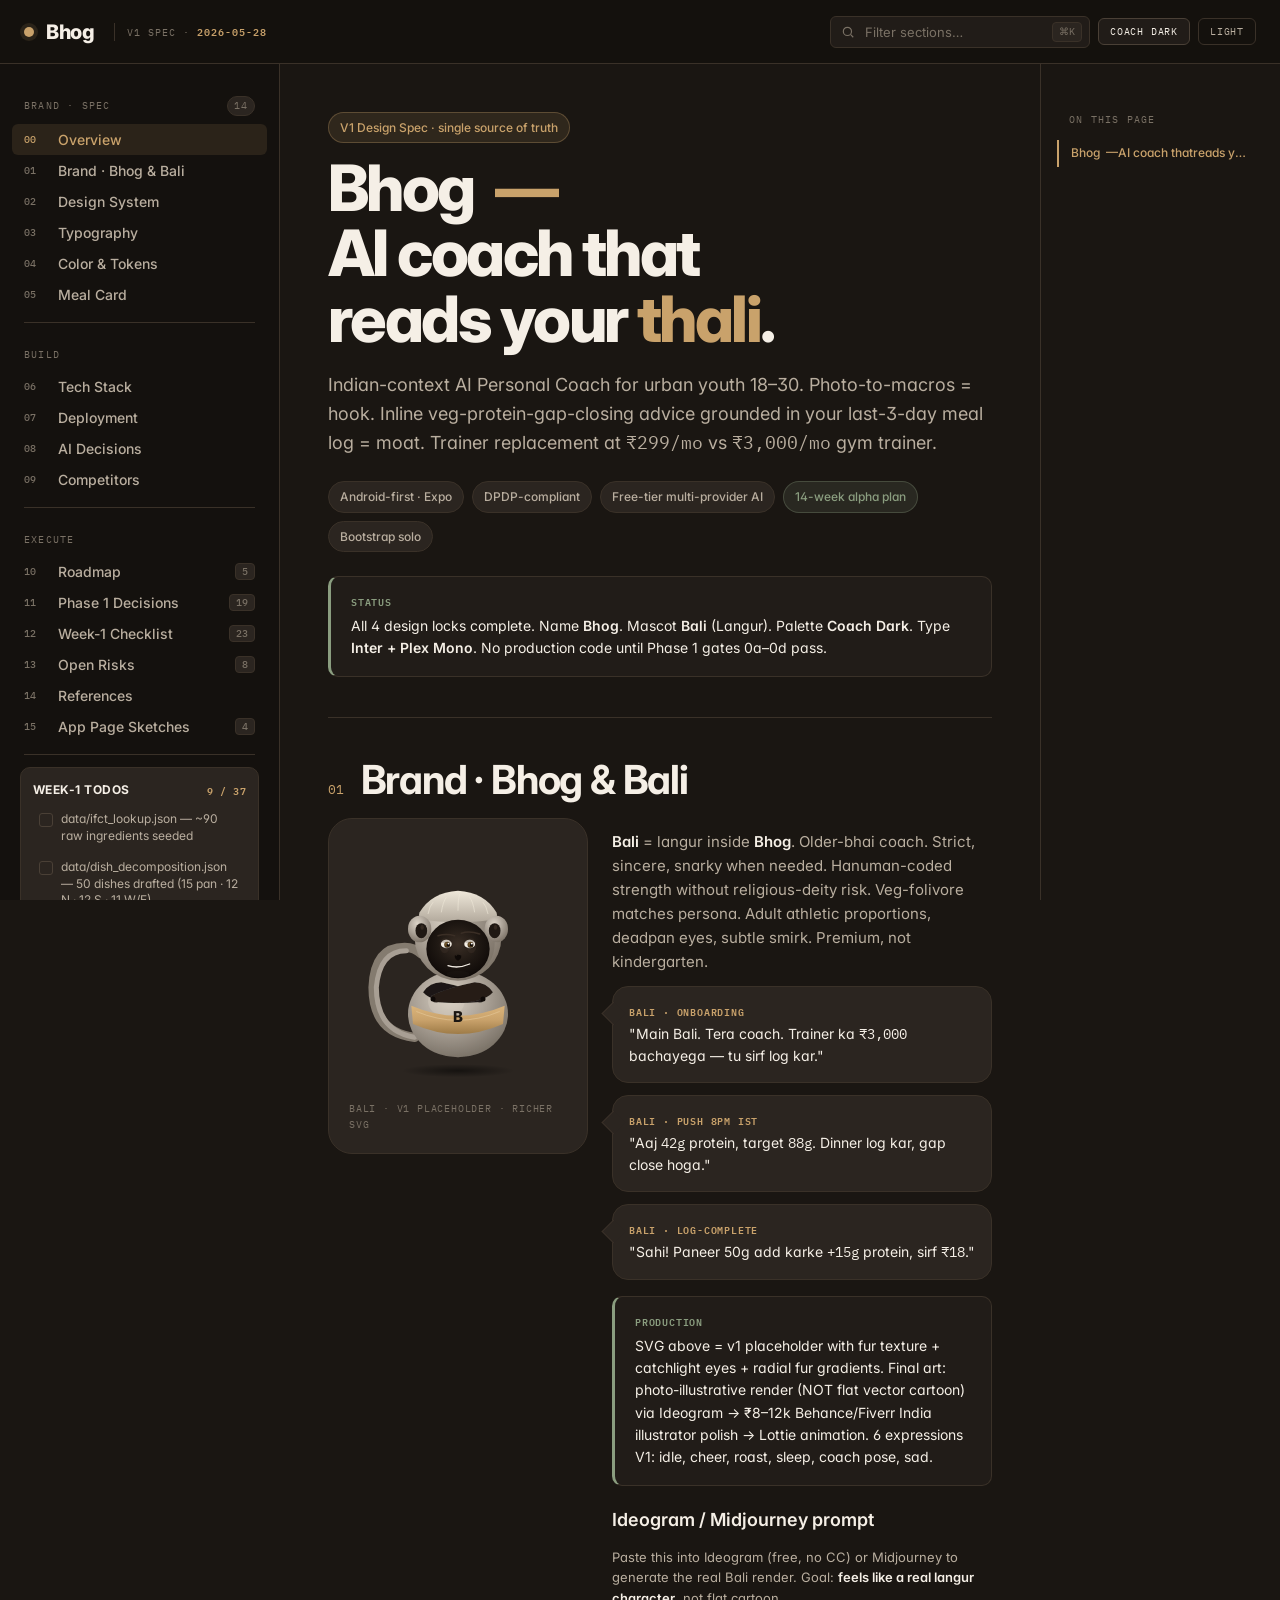
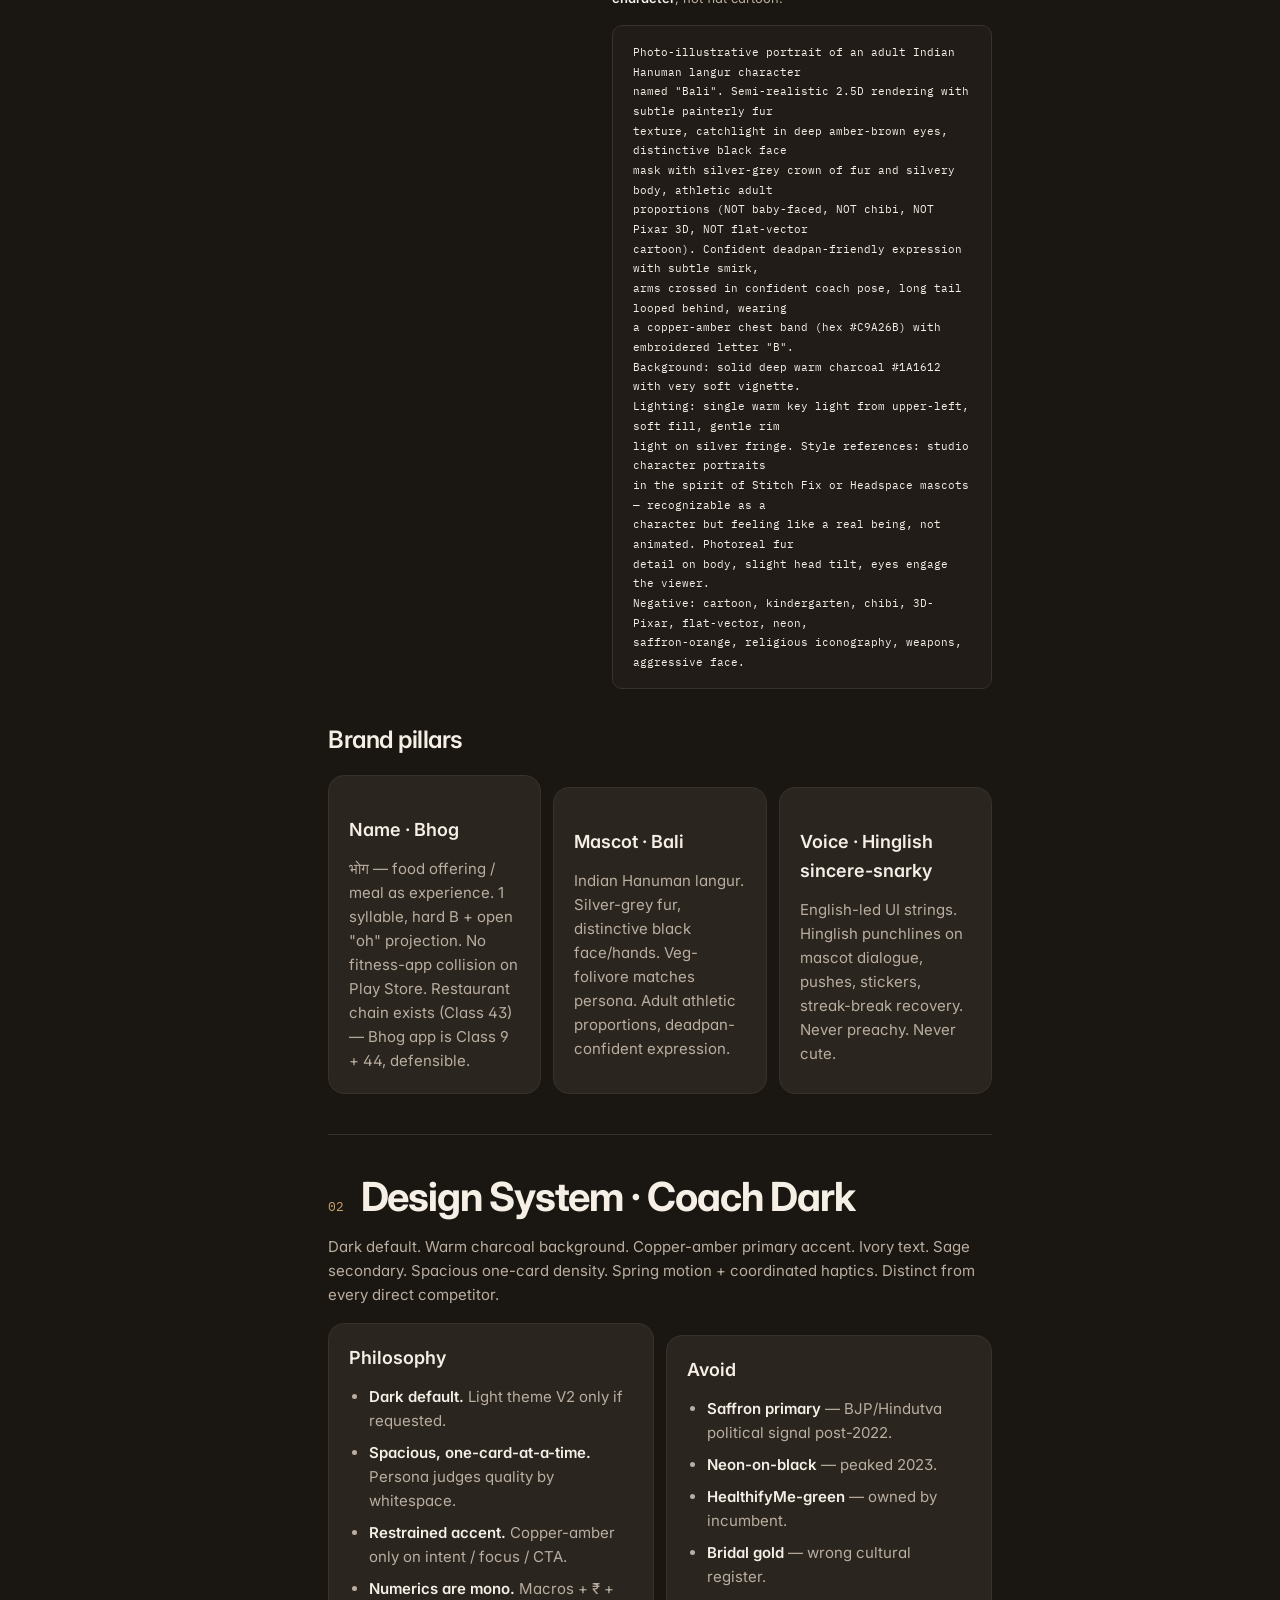
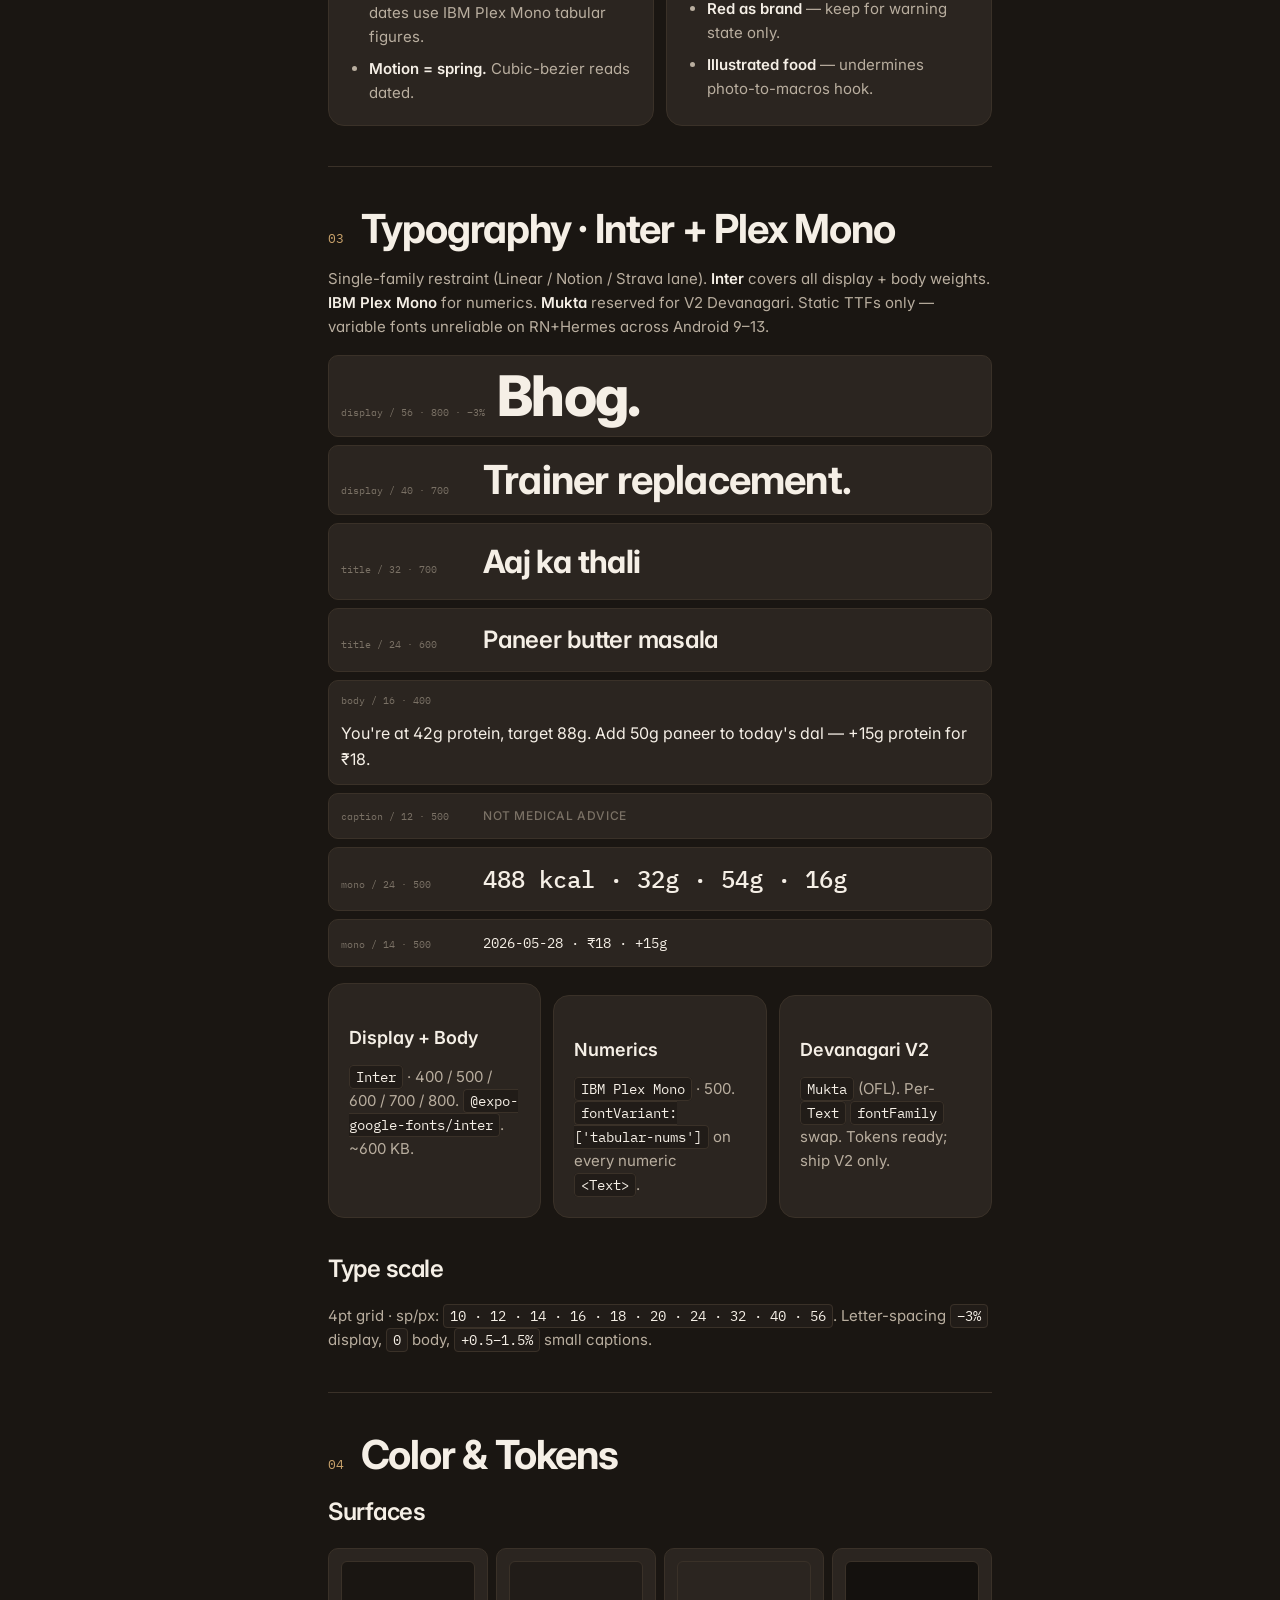
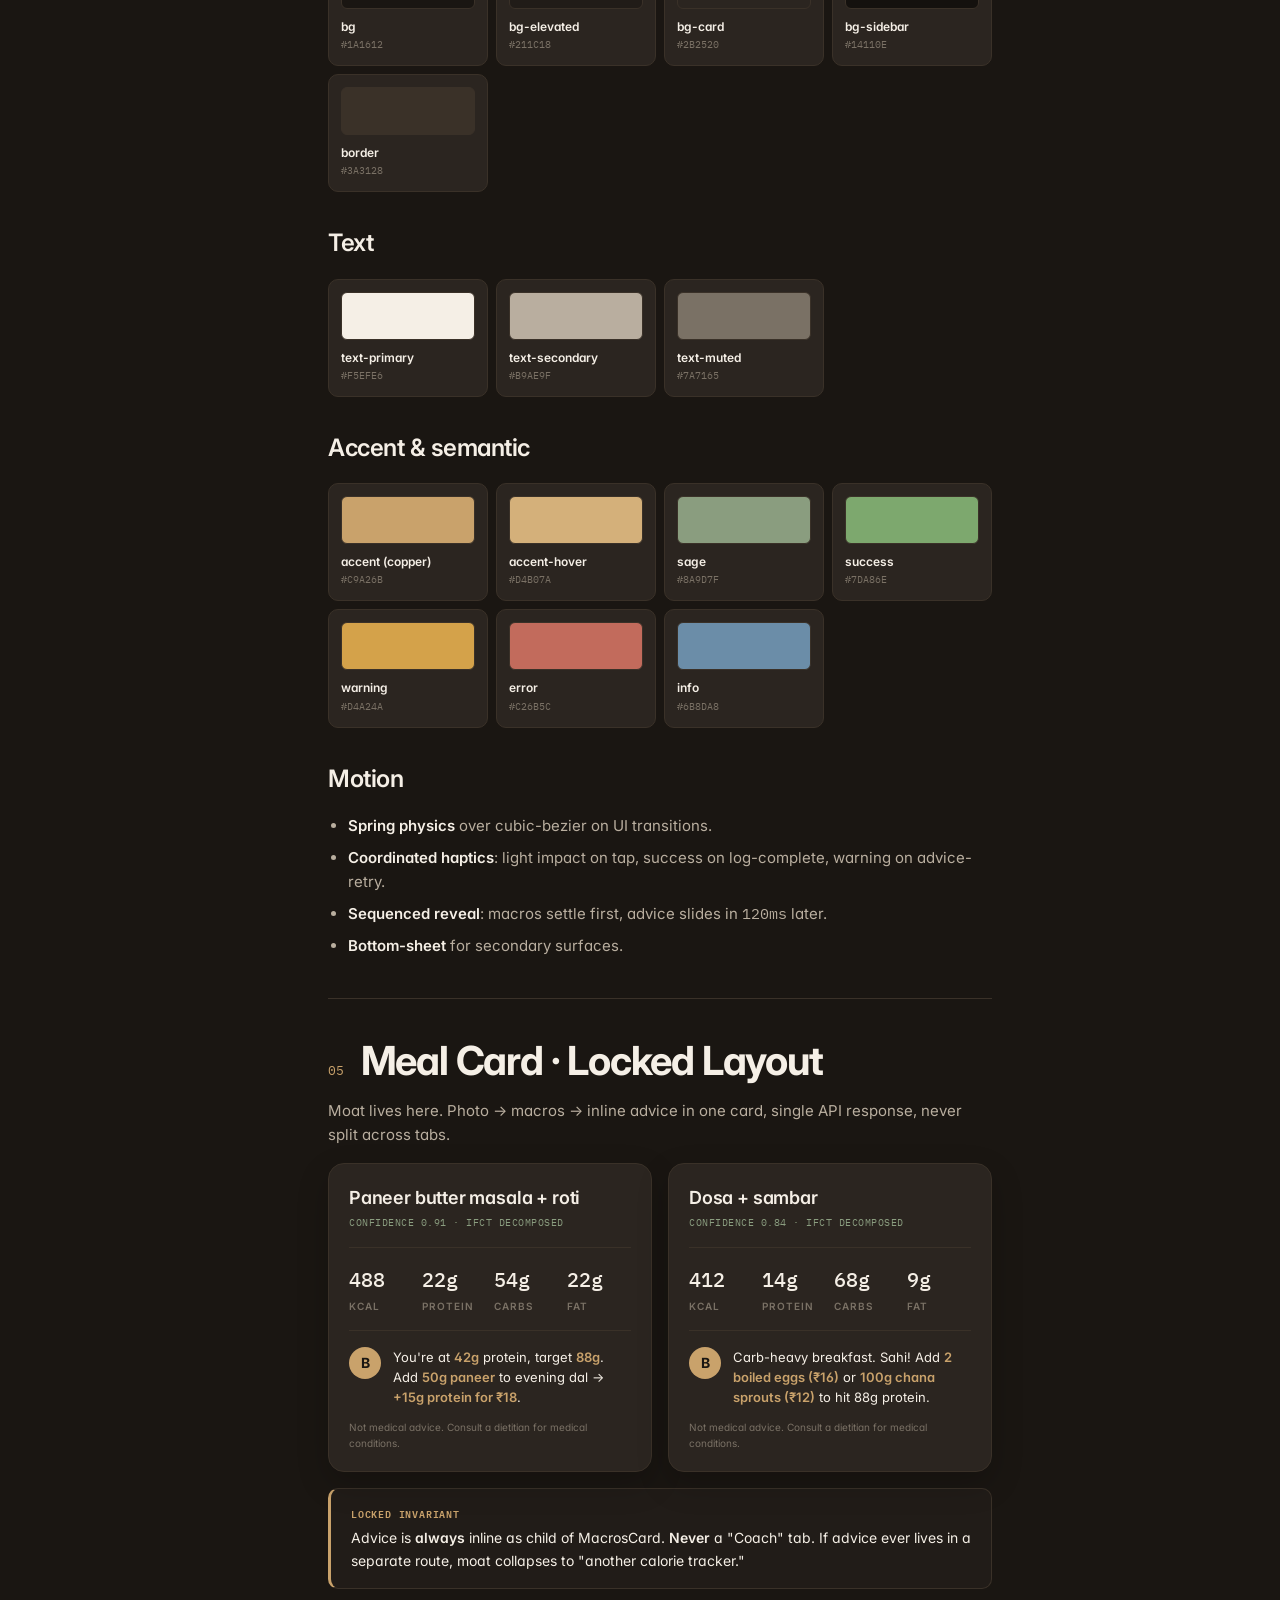
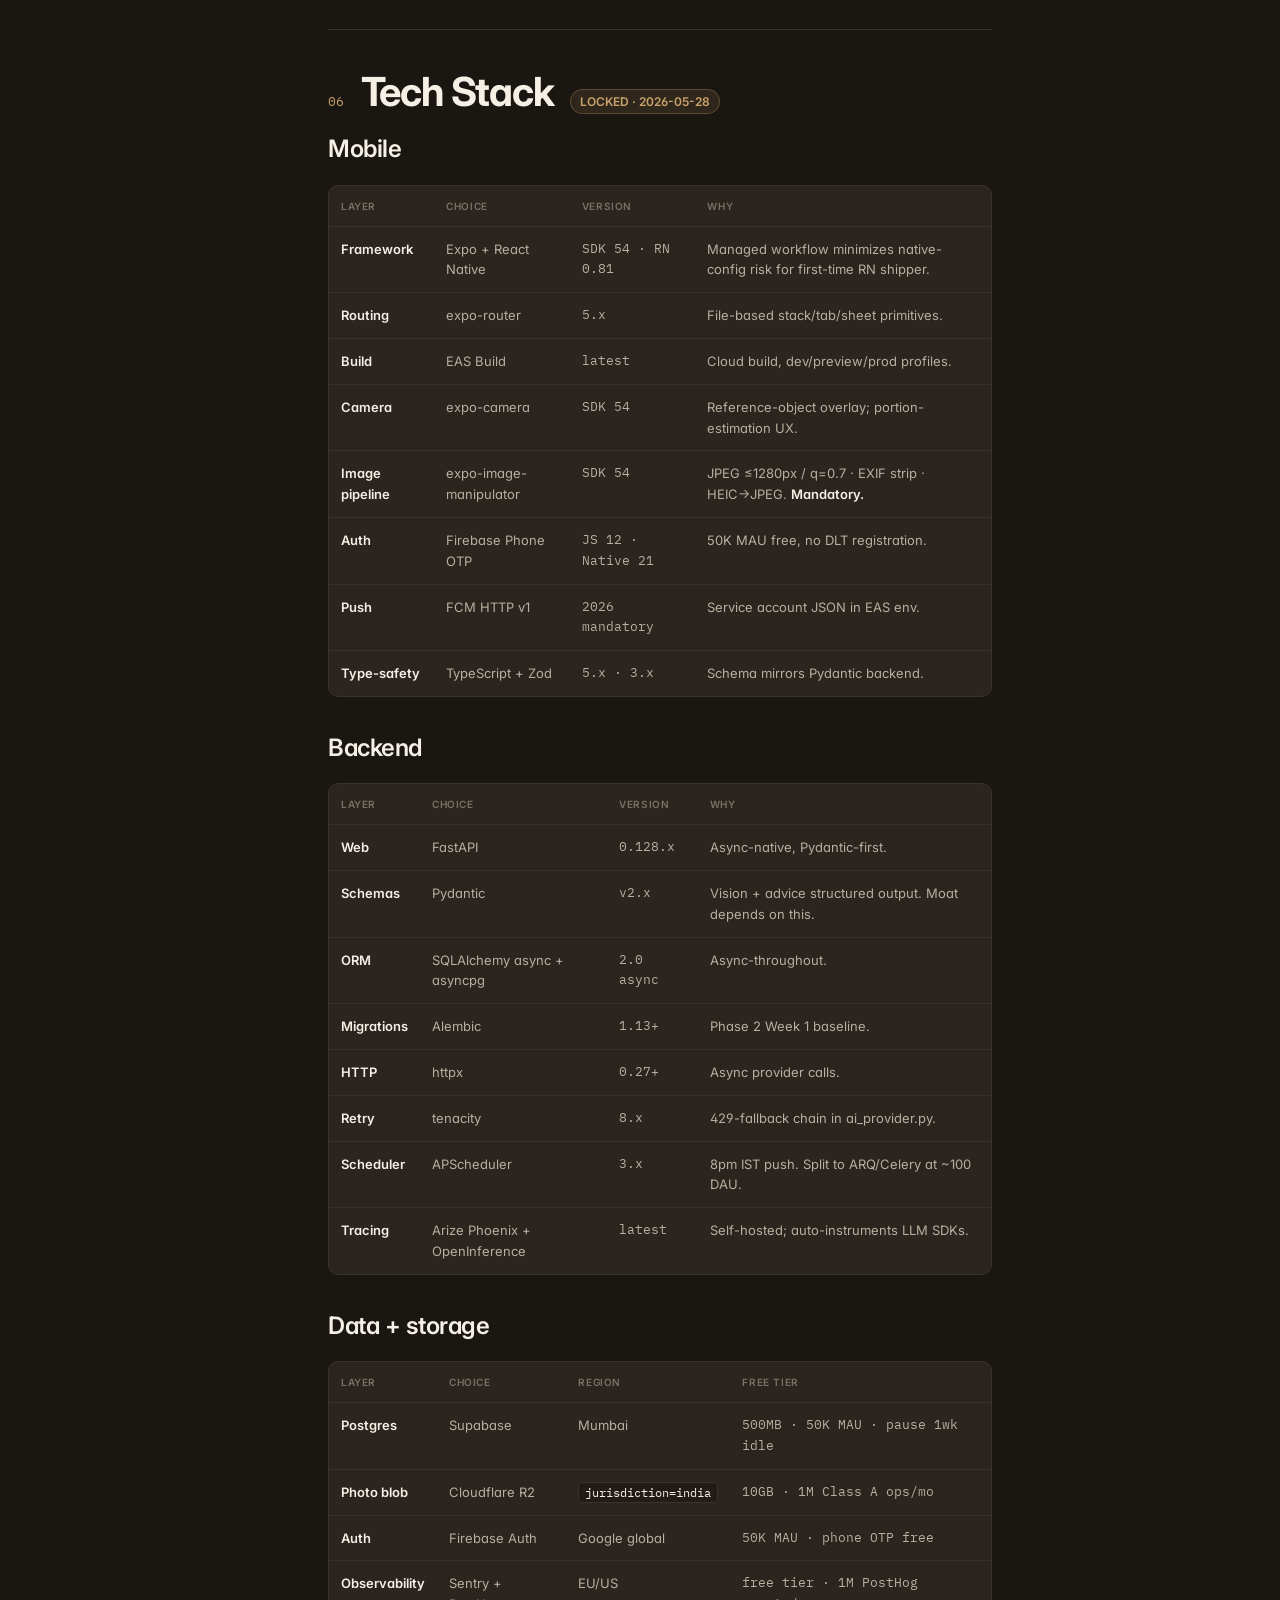
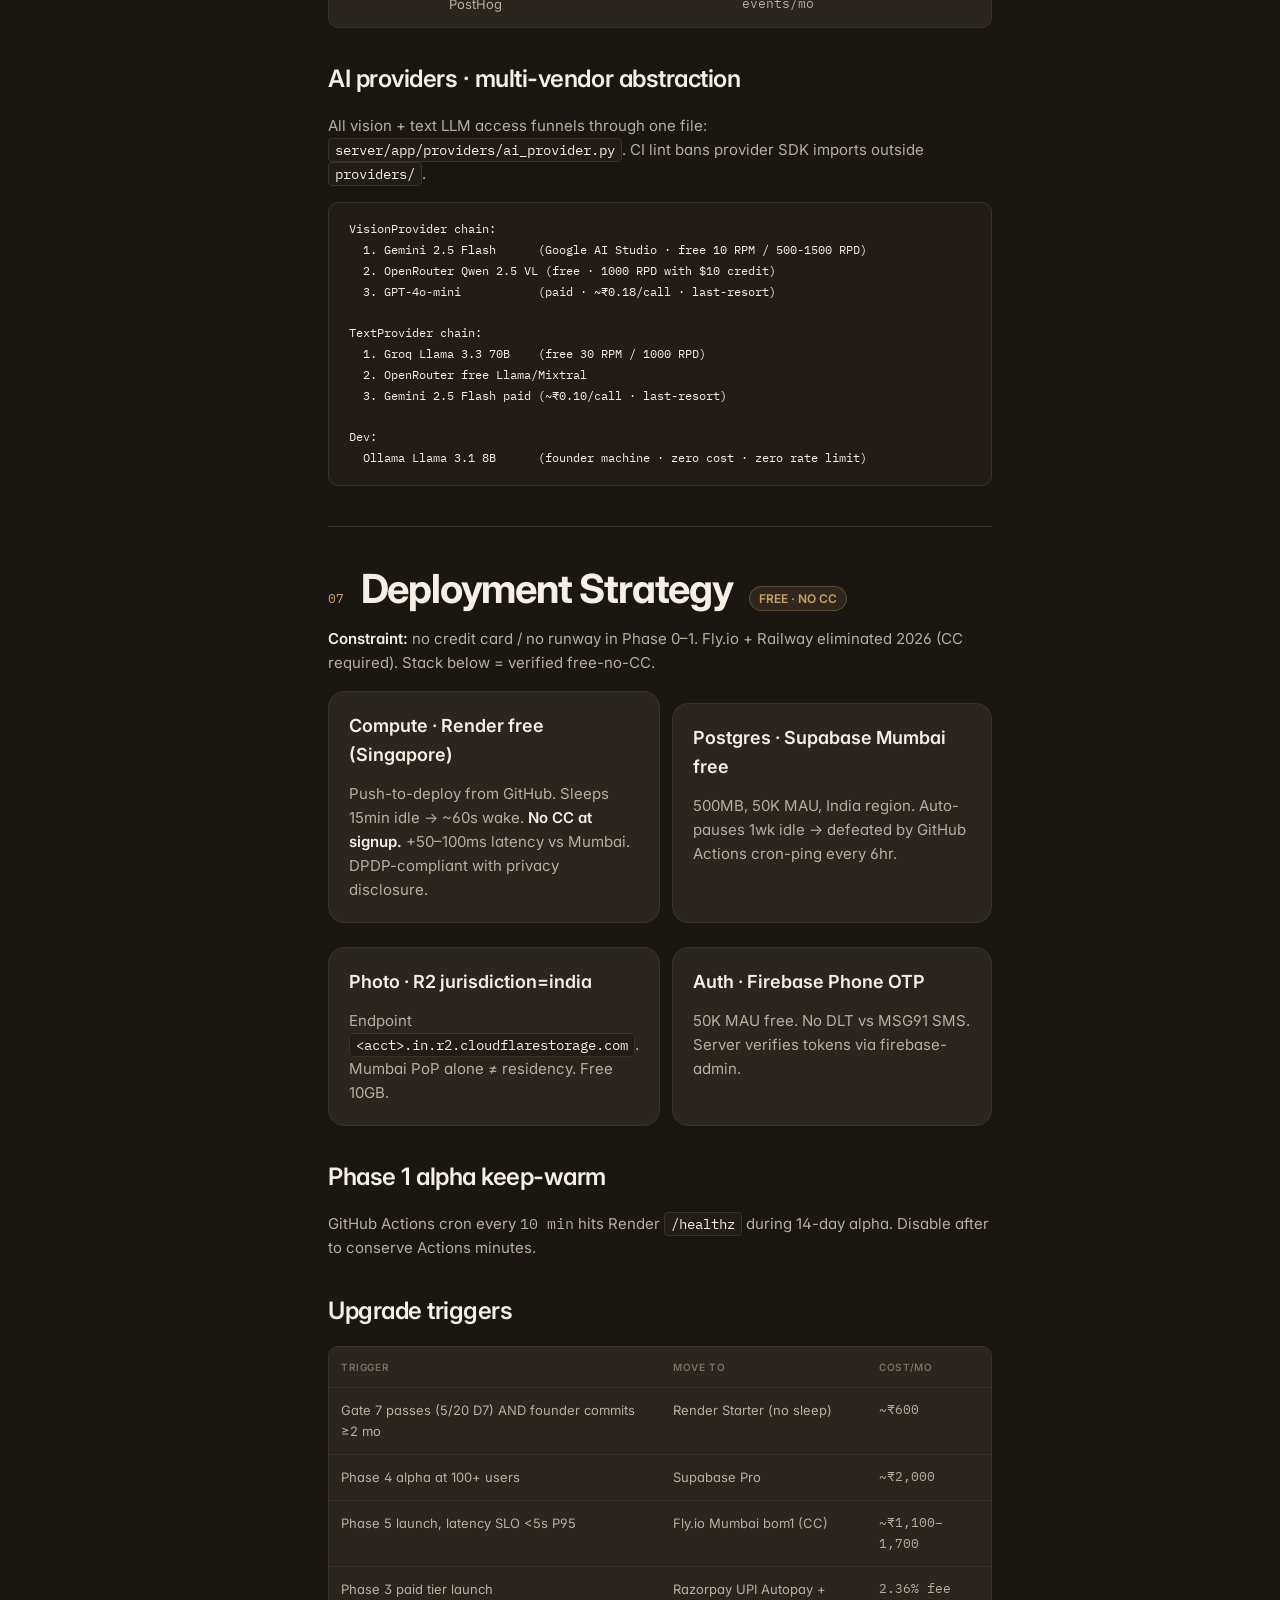
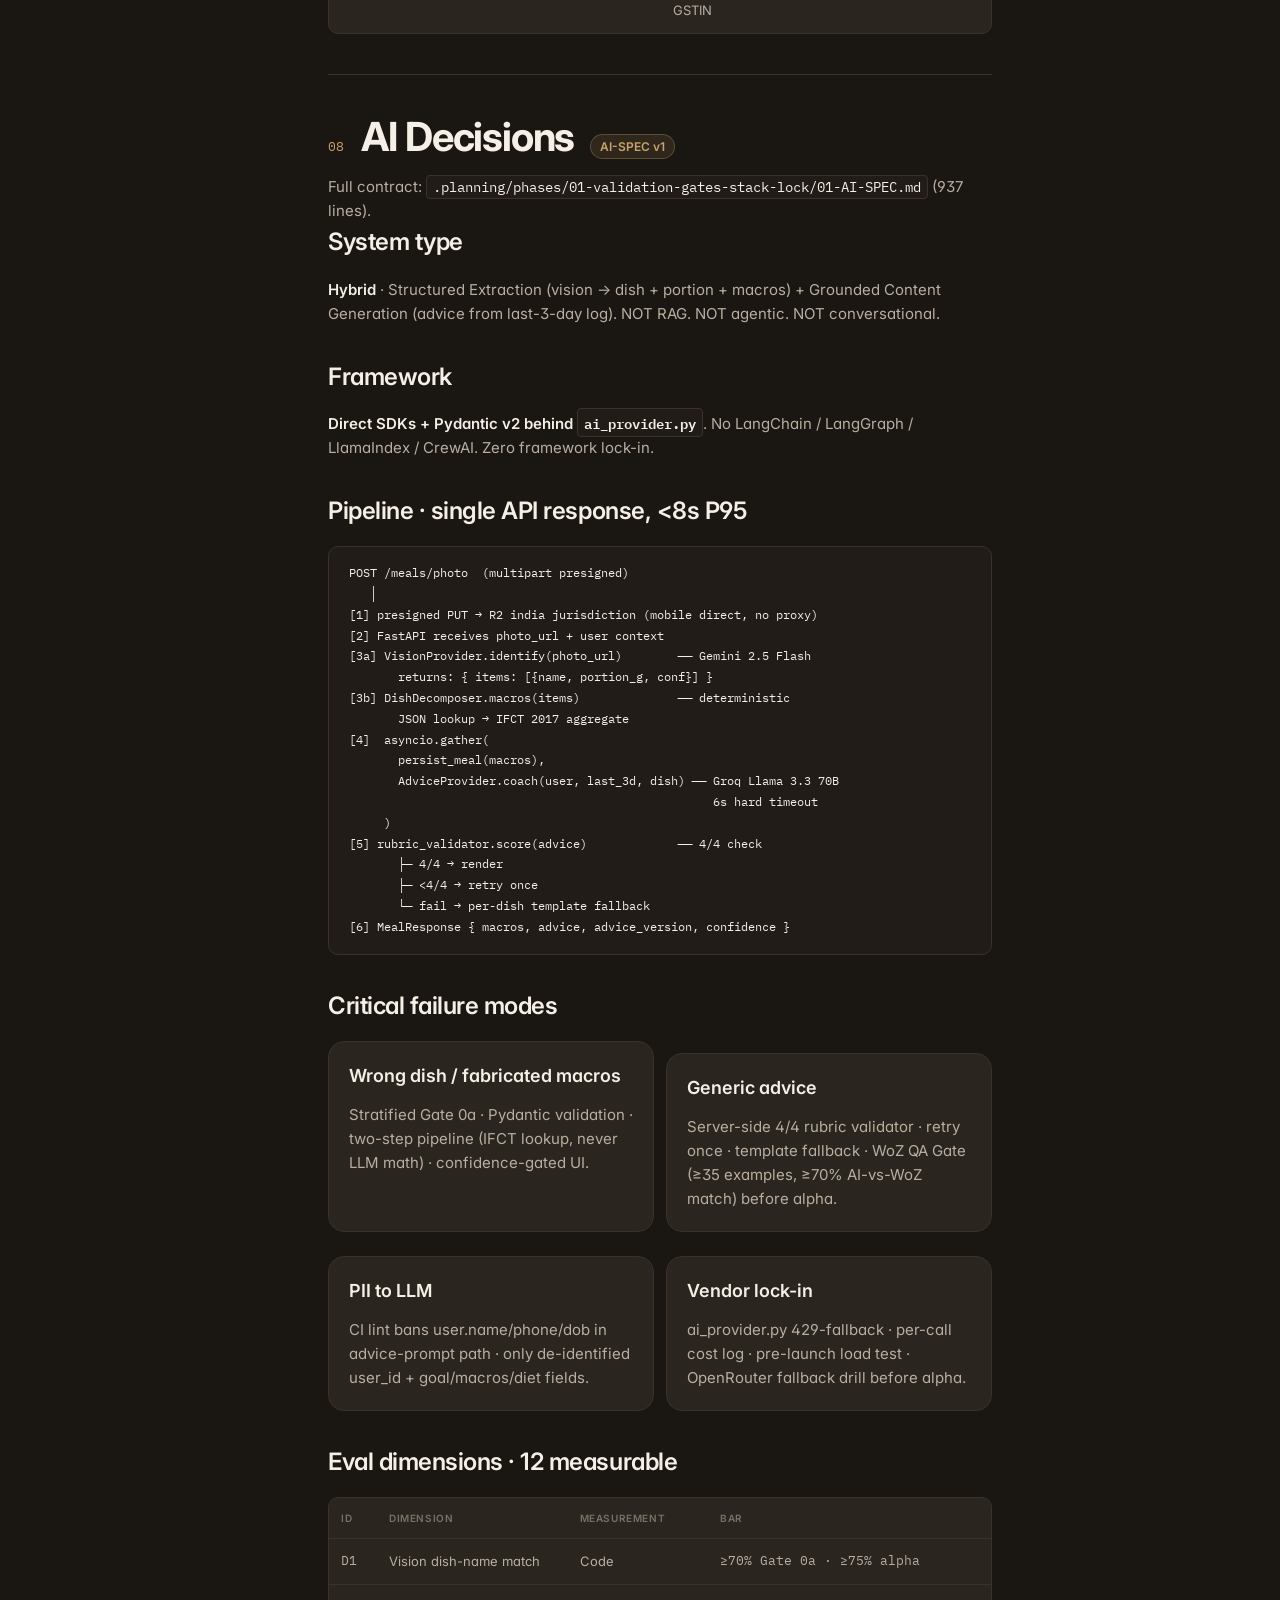
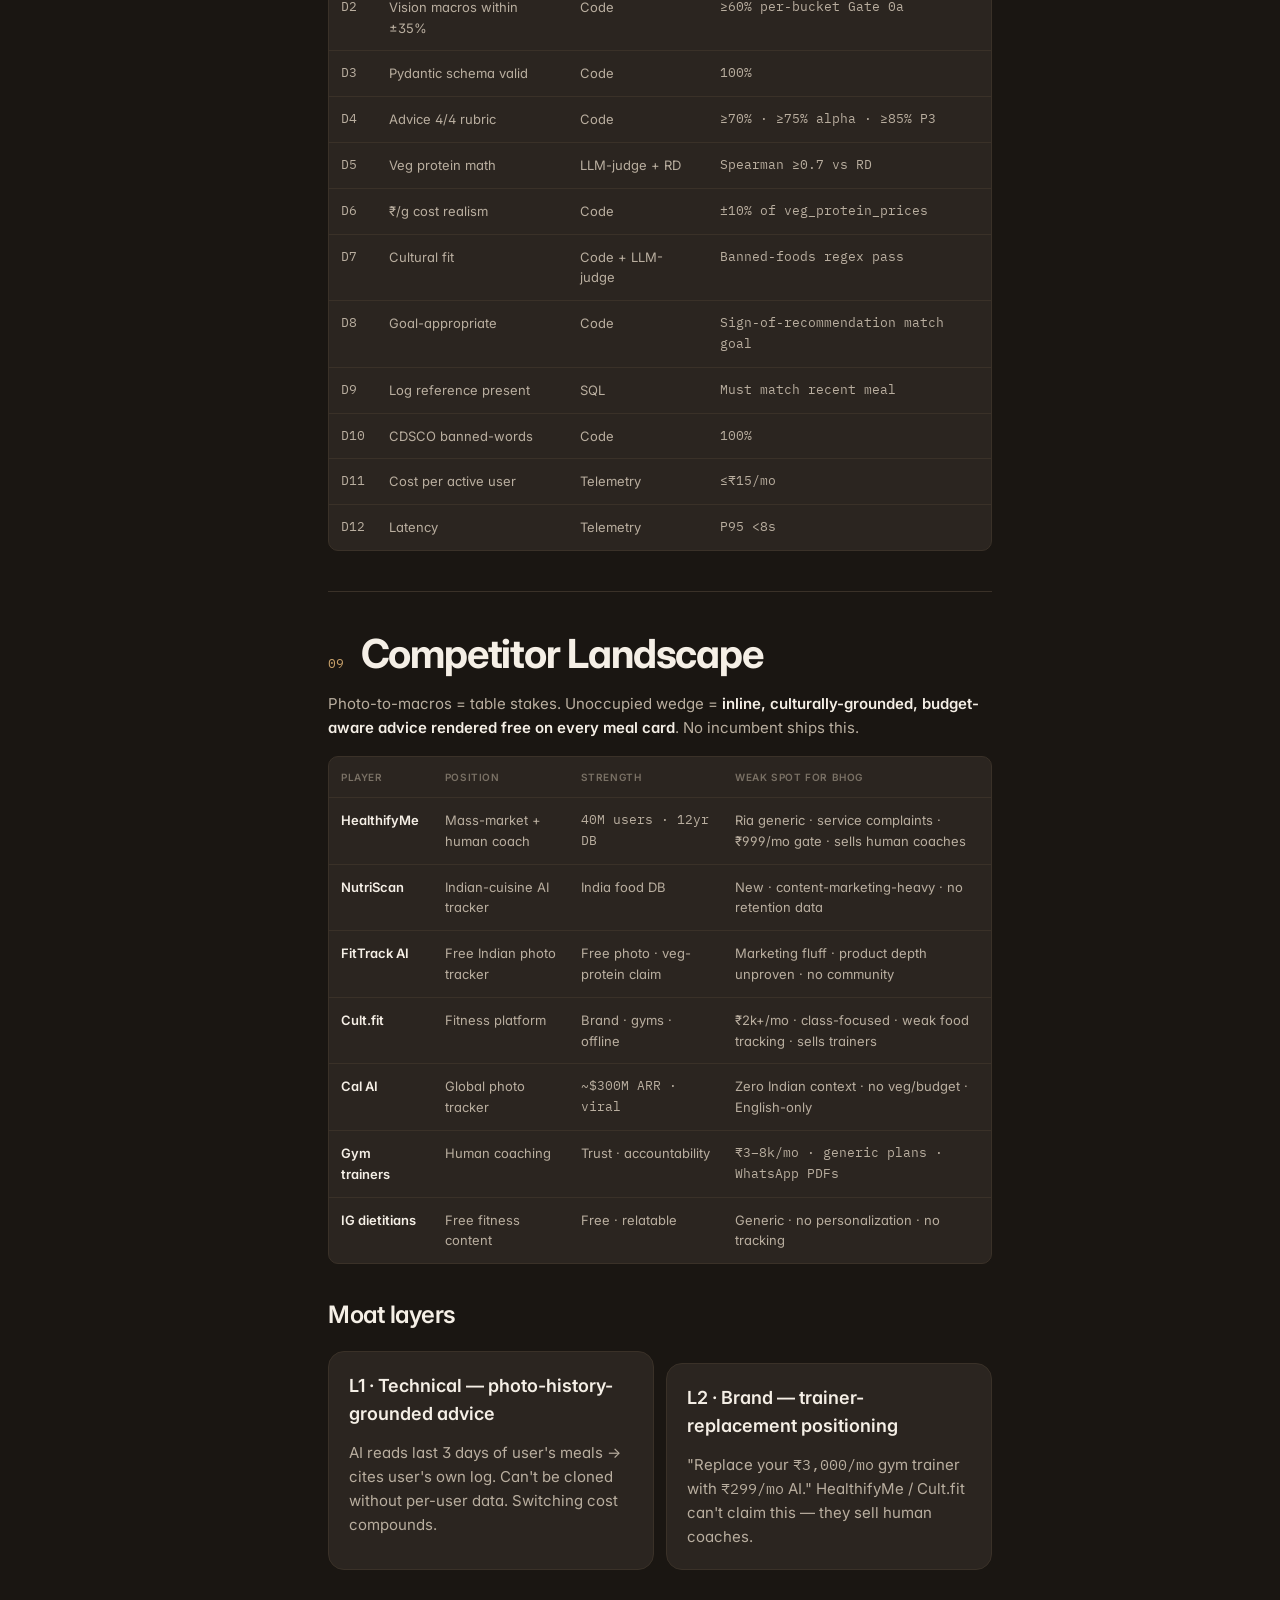
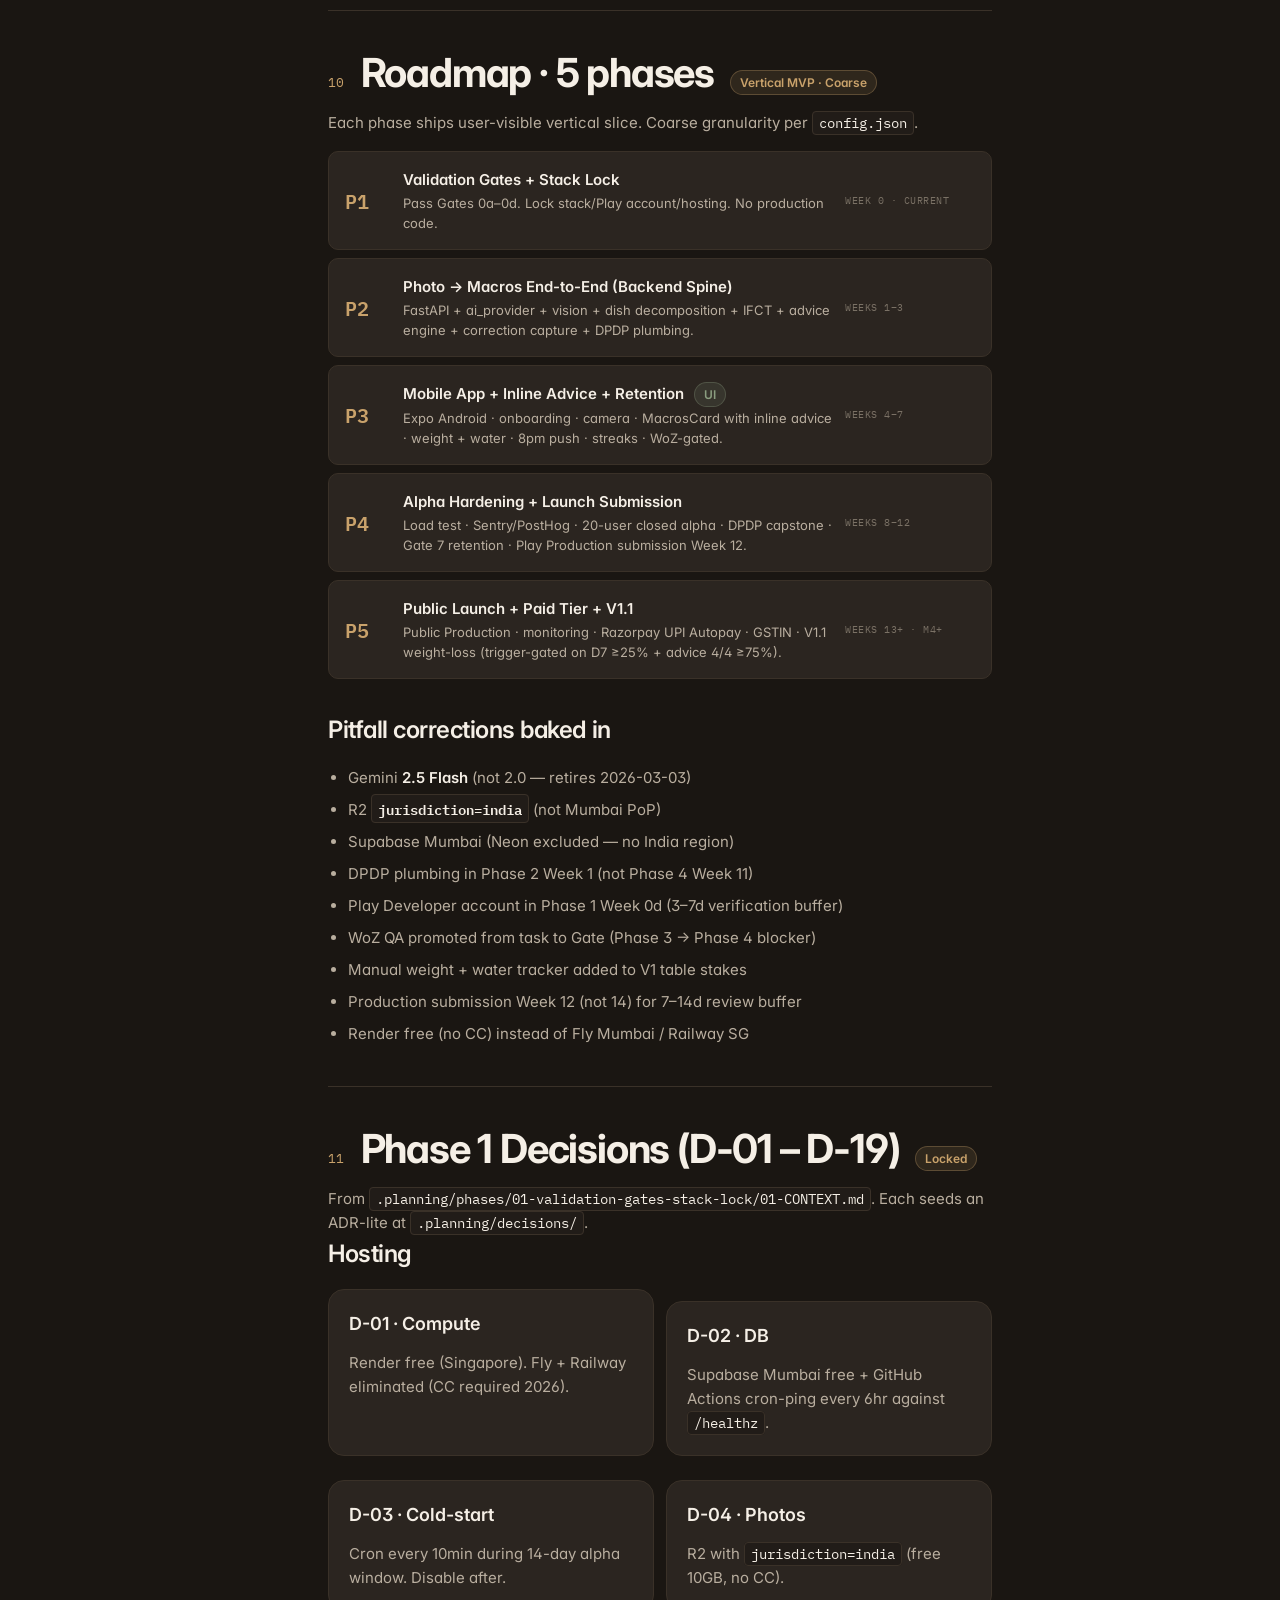
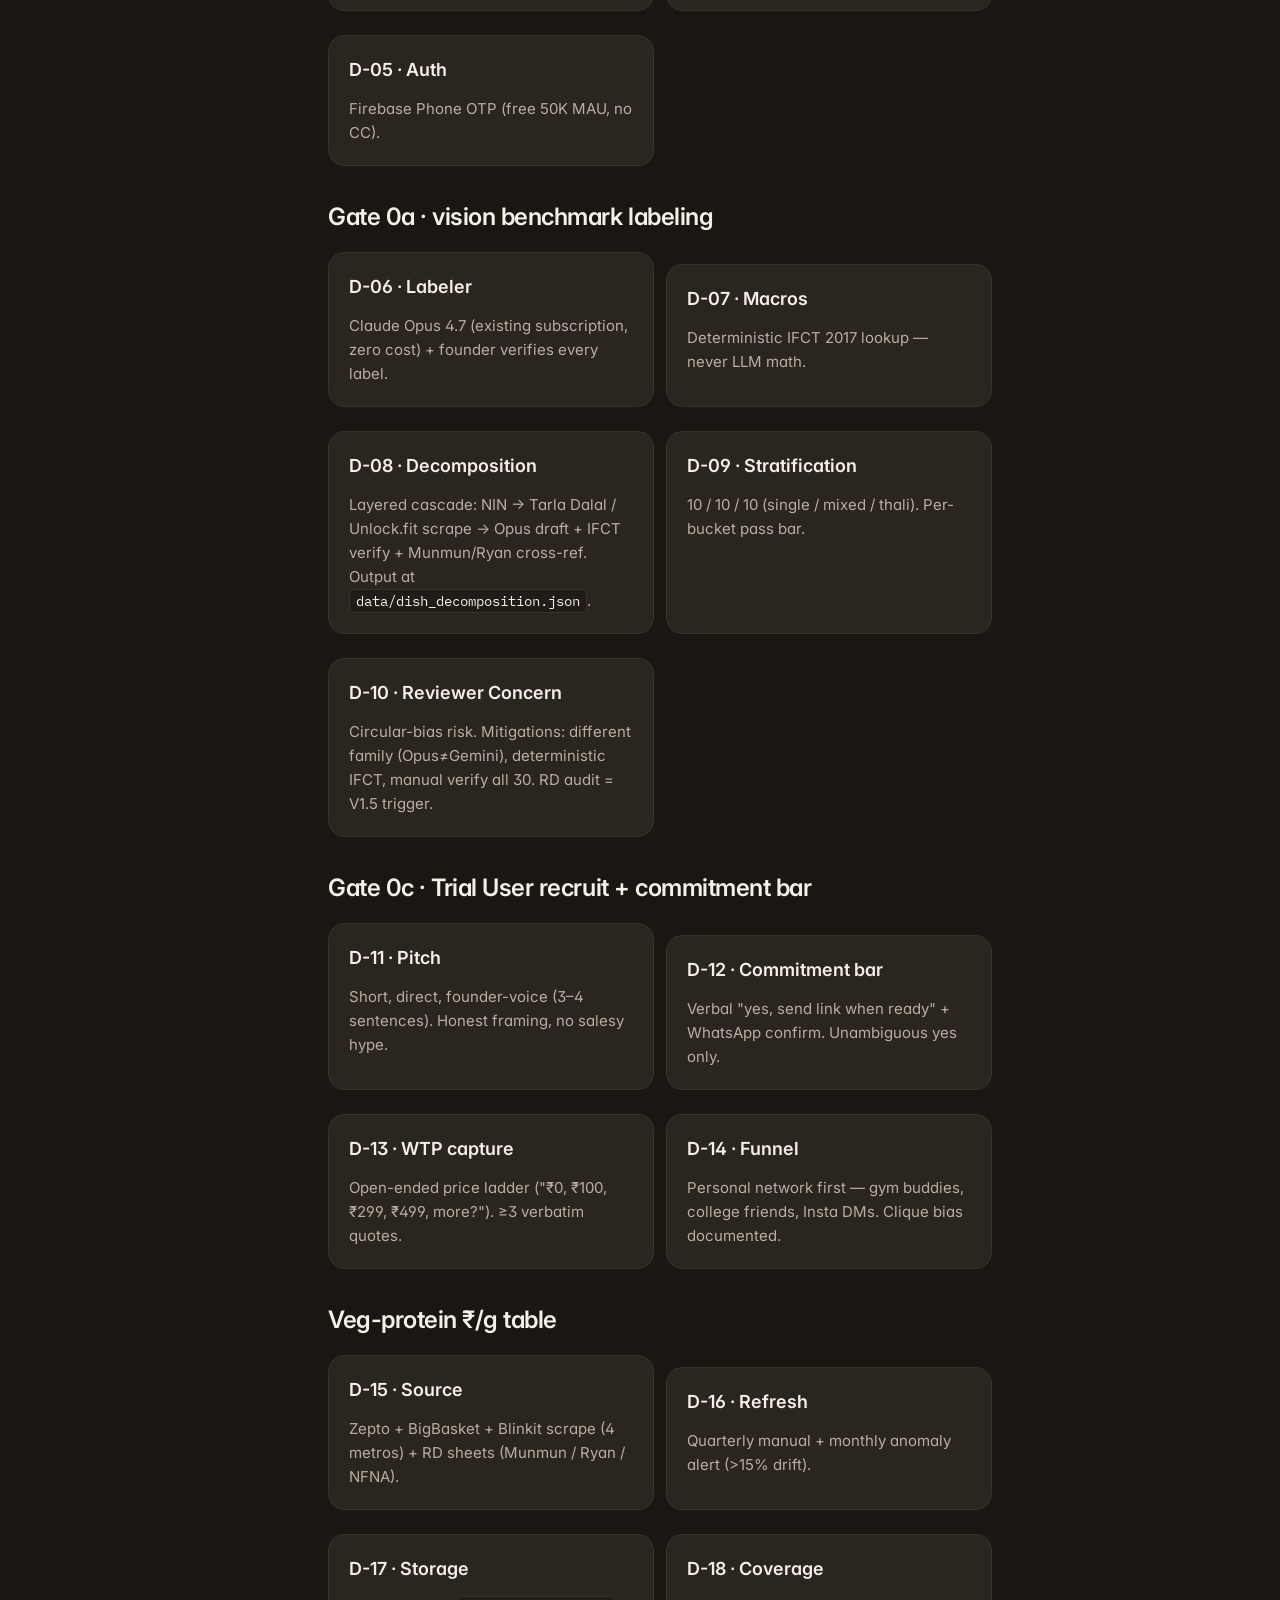
==== commit 5dd68b48: "docs: reconcile Pile-2 cross-spec contradictions to locked decisions Founder decisions (2026-06-02):" ====
--- a/.planning/specs/bhog-v1-design-spec.html
+++ b/.planning/specs/bhog-v1-design-spec.html
@@ -1050,7 +1050,7 @@
         <div class="check done"><input type="checkbox" checked /><div class="body"><div class="title">.planning/decisions/ seeded with D-01..D-19 + D-CEO-01..03</div><div class="meta">ADR-lite per D-19 · downstream agents reference before Phase 2</div></div></div>
         <div class="check done"><input type="checkbox" checked /><div class="body"><div class="title">DESIGN.md — 287-line token contract</div><div class="meta">Coach Dark · Inter+Plex Mono · all components · brand voice · locked invariants</div></div></div>
         <div class="check done"><input type="checkbox" checked /><div class="body"><div class="title">TODOS.md — 12 deferred items captured (8 eng + 4 CEO + 3 design-005)</div><div class="meta">Schemas · provider retry · DPDP · EAS pipeline · WhatsApp · streak · budget optimizer</div></div></div>
-        <div class="check done"><input type="checkbox" checked /><div class="body"><div class="title">5 finalized screen HTMLs (001 camera · 002 home · 003 meal · 004 onboard · 005 budget)</div><div class="meta">All Pretext-wired · Coach Dark token-locked · ARIA + a11y · Phase 3 RN port-ready</div></div></div>
+        <div class="check"><input type="checkbox" /><div class="body"><div class="title">4 sketch winners picked (001=A camera · 002=A home · 003=B meal · 004=C onboard)</div><div class="meta">Throwaway sketches at .planning/sketches/00X-*/index.html · production-finalized HTML pending /design-html · Screen 005 Budget Optimizer not yet built</div></div></div>
         <div class="check done"><input type="checkbox" checked /><div class="body"><div class="title">Reviews logged: /plan-eng-review CLEAR · /plan-ceo-review CLEAR · /plan-design-review CLEAR</div><div class="meta">All 3 plan reviews passed pre-code · dashboard CLEARED</div></div></div>
       </div>
 
@@ -1058,8 +1058,8 @@
       <div class="card" style="padding:0">
         <div class="check"><input type="checkbox" /><div class="body"><div class="title">⏰ DEFERRED — Acquire Gemini 2.5 Flash API key (Google AI Studio)</div><div class="meta">aistudio.google.com → Create API key · free 10 RPM / 250K TPM / 500 RPD · no CC · ~5 min · set GEMINI_API_KEY env</div></div></div>
         <div class="check"><input type="checkbox" /><div class="body"><div class="title">⏰ DEFERRED — Photograph 30 of your own meals (10 single-dish · 10 mixed · 10 thali)</div><div class="meta">3–5 days · founder owns camera roll · per data/photos/CURATION-CHECKLIST.md</div></div></div>
-        <div class="check"><input type="checkbox" /><div class="body"><div class="title">Verify data/dish_decomposition.json gram amounts vs Tarla Dalal / Unlock.fit / NIN</div><div class="meta">~3–4 hrs · CC drafted the 50-dish seed · founder verifies before Gate 0a labeling pass</div></div></div>
-        <div class="check"><input type="checkbox" /><div class="body"><div class="title">Verify data/ifct_lookup.json values vs IFCT 2017 PDF</div><div class="meta">~1–2 hrs · CC seeded ~90 common ingredients · founder cross-checks kcal / protein / carb / fat</div></div></div>
+        <div class="check"><input type="checkbox" /><div class="body"><div class="title">⏰ DEFERRED — Verify data/dish_decomposition.json gram amounts vs Tarla Dalal / Unlock.fit / NIN</div><div class="meta">~3–4 hrs · CC drafted the 50-dish seed · founder verifies before Gate 0a labeling pass</div></div></div>
+        <div class="check"><input type="checkbox" /><div class="body"><div class="title">⏰ DEFERRED — Verify data/ifct_lookup.json values vs IFCT 2017 PDF</div><div class="meta">~1–2 hrs · CC seeded ~90 common ingredients · founder cross-checks kcal / protein / carb / fat</div></div></div>
         <div class="check"><input type="checkbox" /><div class="body"><div class="title">Write data/photos/&lt;bucket&gt;/labels_truth.csv as photos accumulate</div><div class="meta">filename · dish_id · portion_g · notes — matches dish_decomposition keys</div></div></div>
         <div class="check"><input type="checkbox" /><div class="body"><div class="title">Opus 4.7 labels each photo blind → labels_opus.csv</div><div class="meta">Run via Claude CLI · founder verifies every single label per D-06</div></div></div>
         <div class="check"><input type="checkbox" /><div class="body"><div class="title">Run each photo through Gemini 2.5 Flash via Phase 2 evals/gate_0a_vision.py</div><div class="meta">Built per evals/gate_0a_vision.md skeleton · Phase 2 Week 1 deliverable</div></div></div>
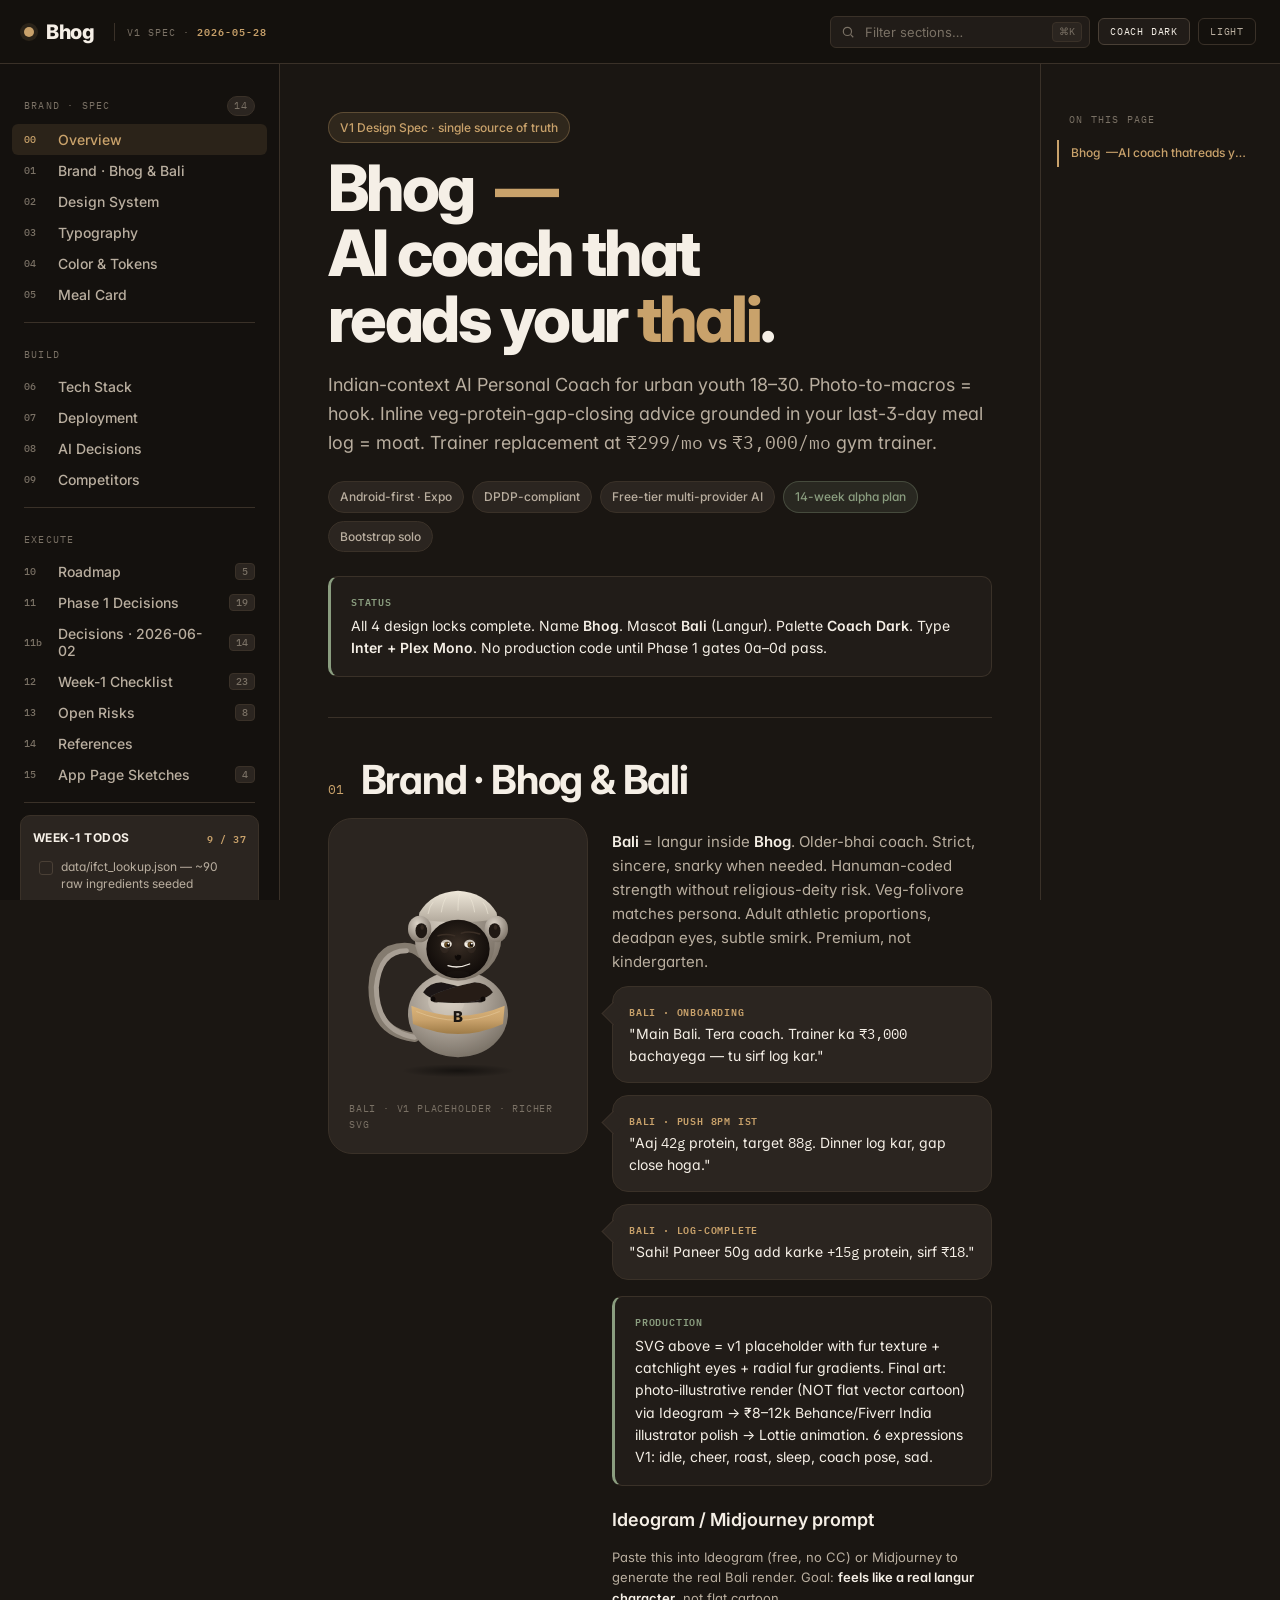
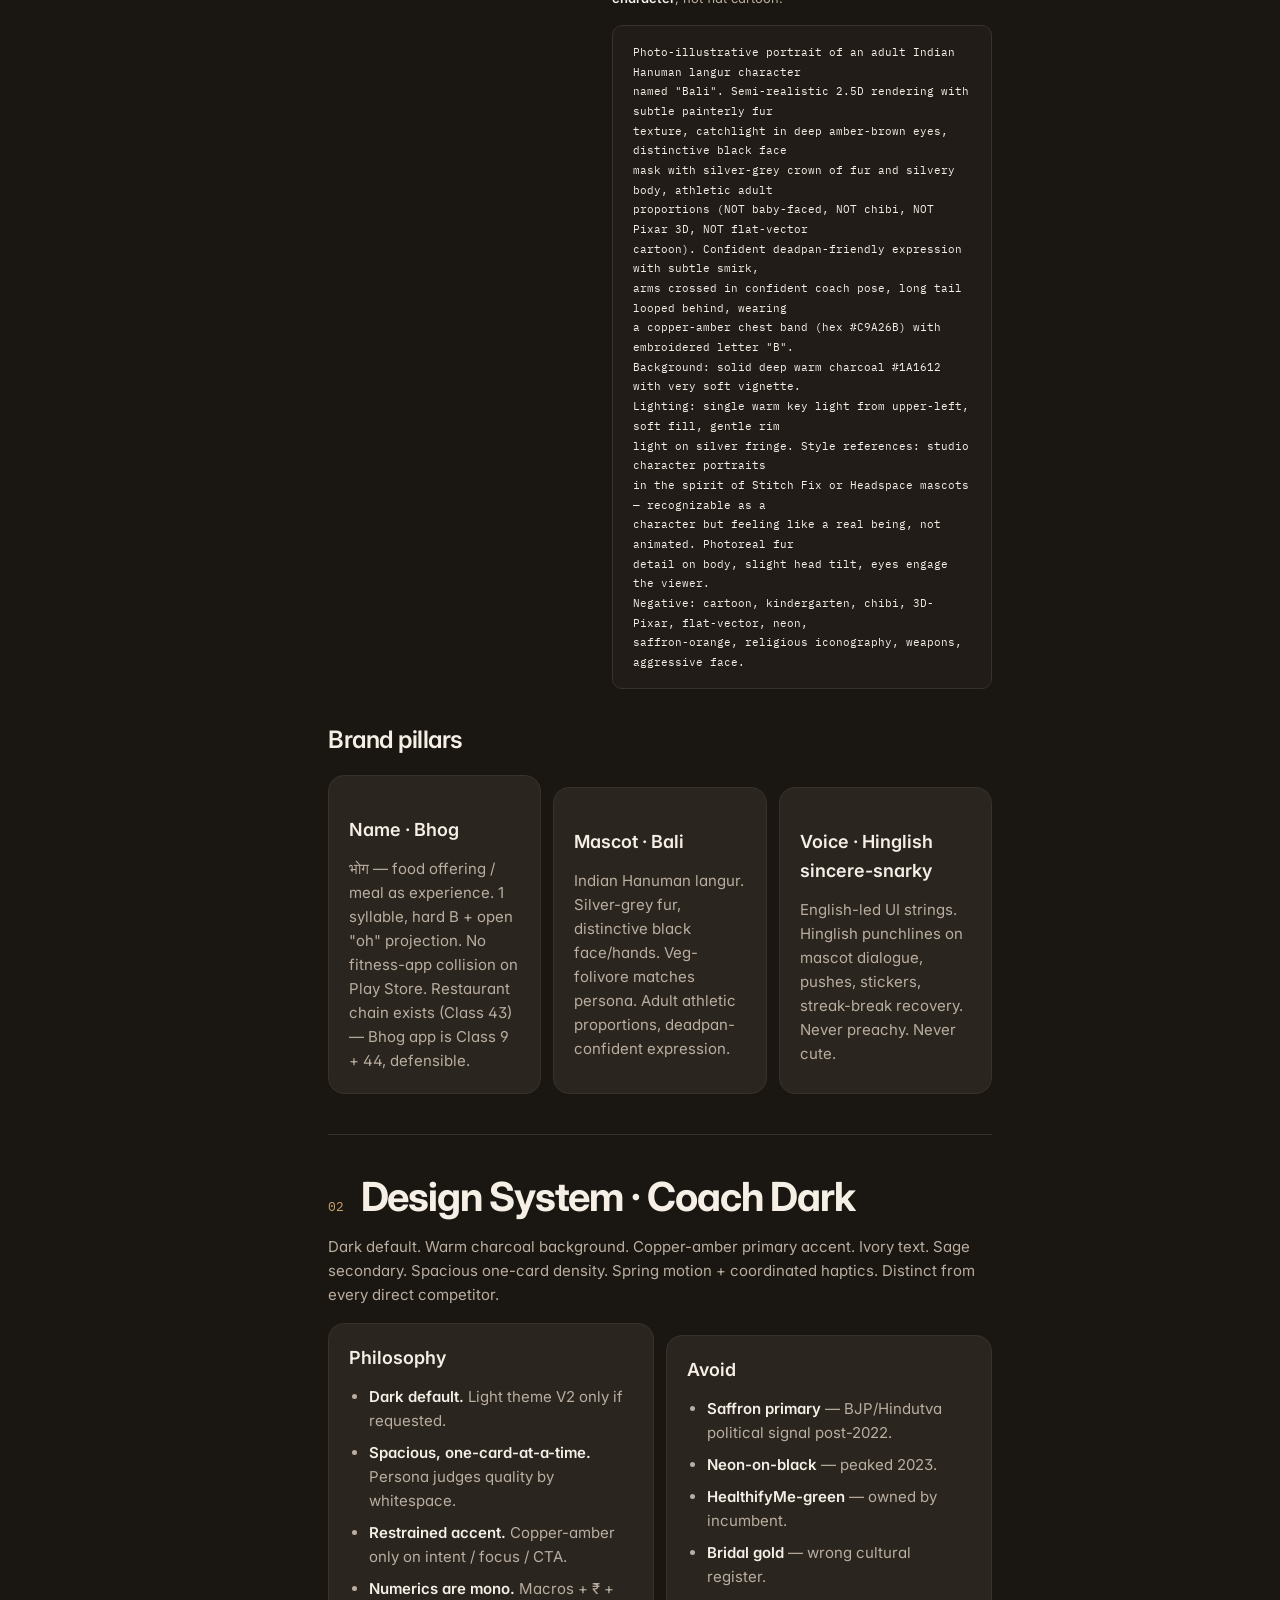
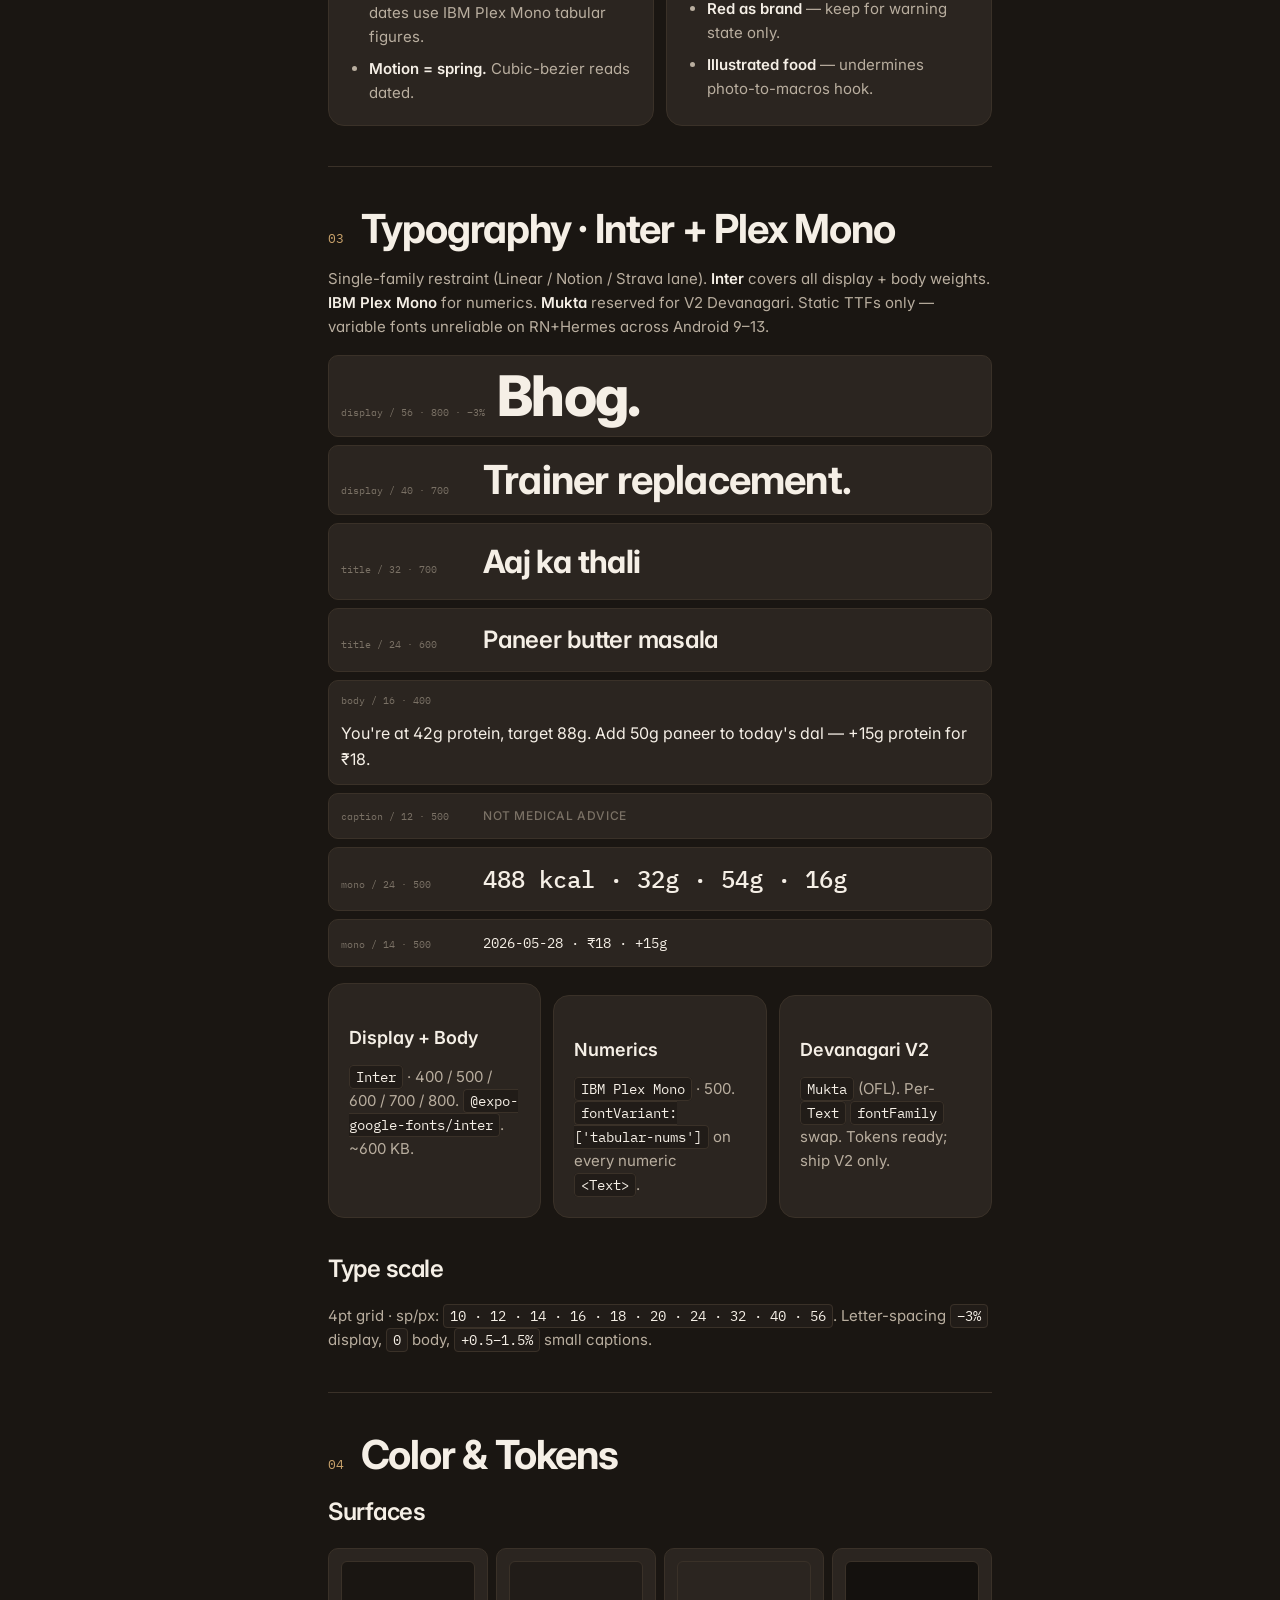
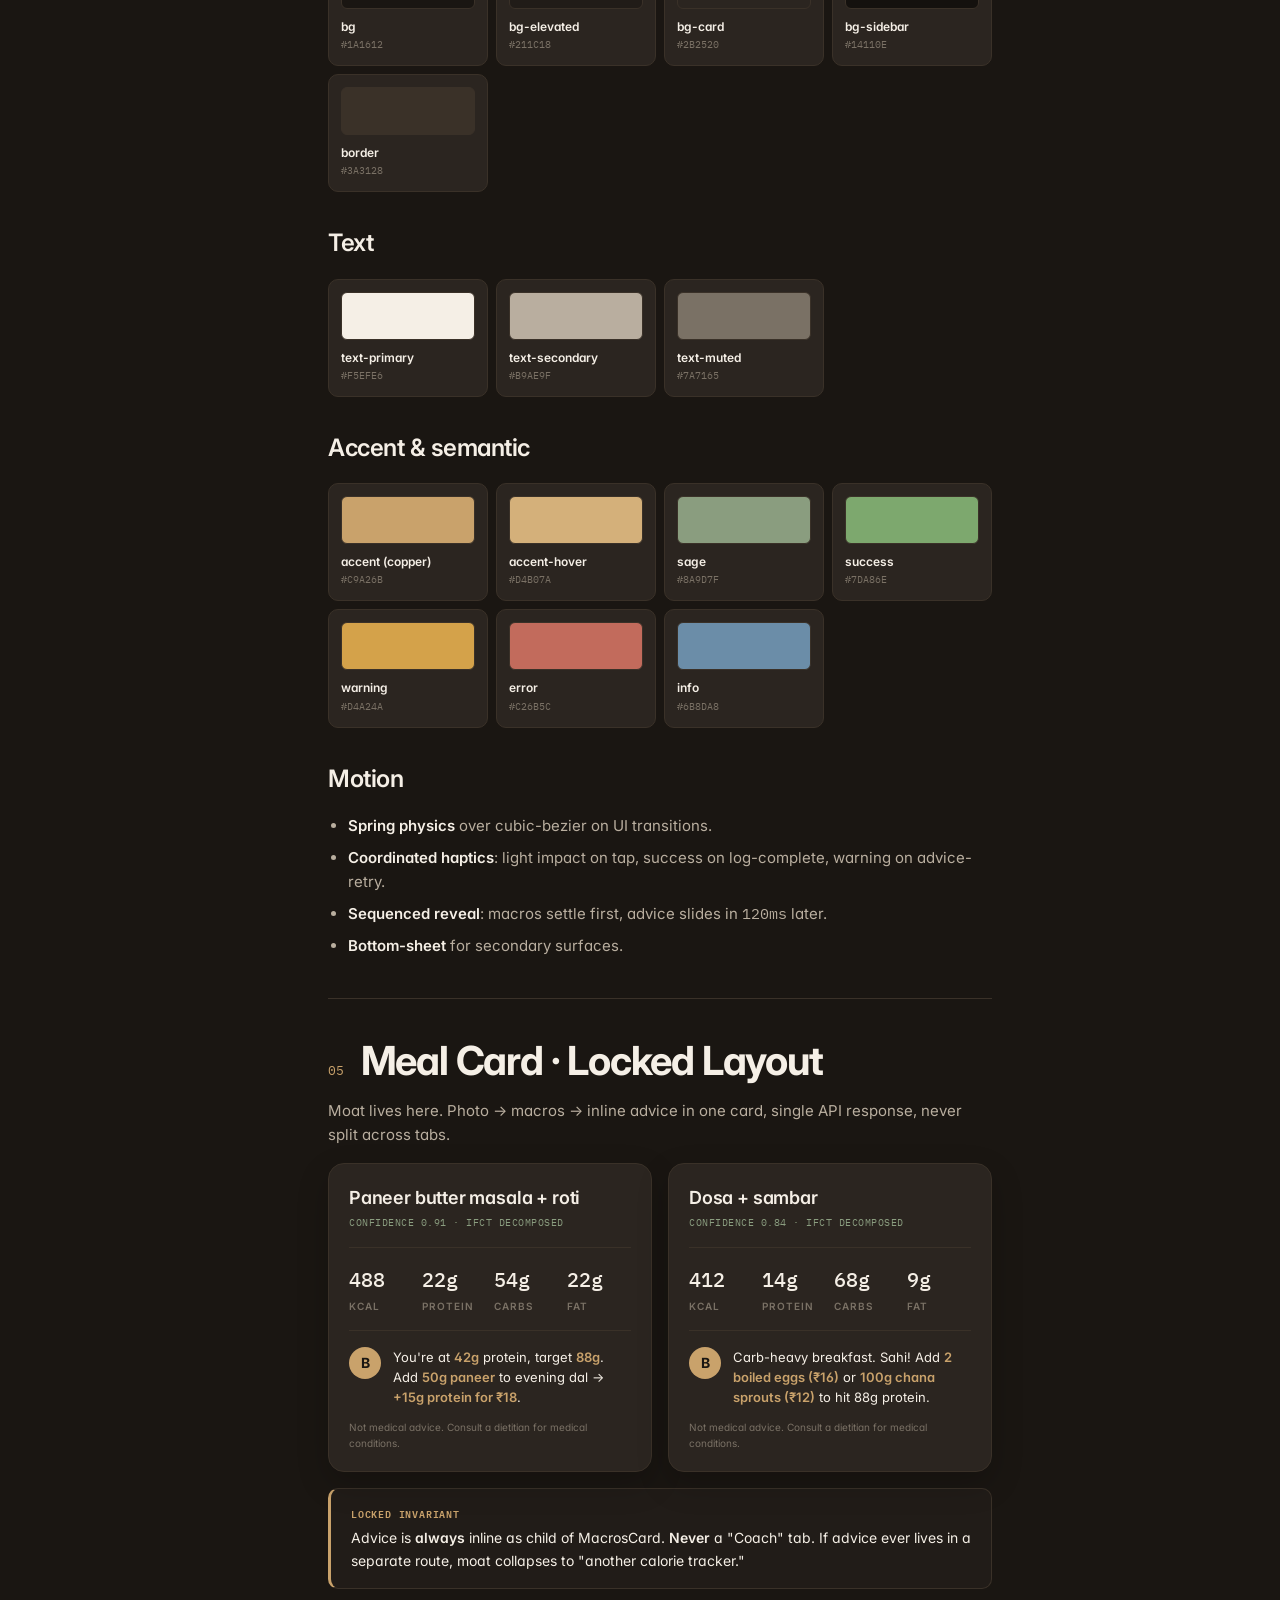
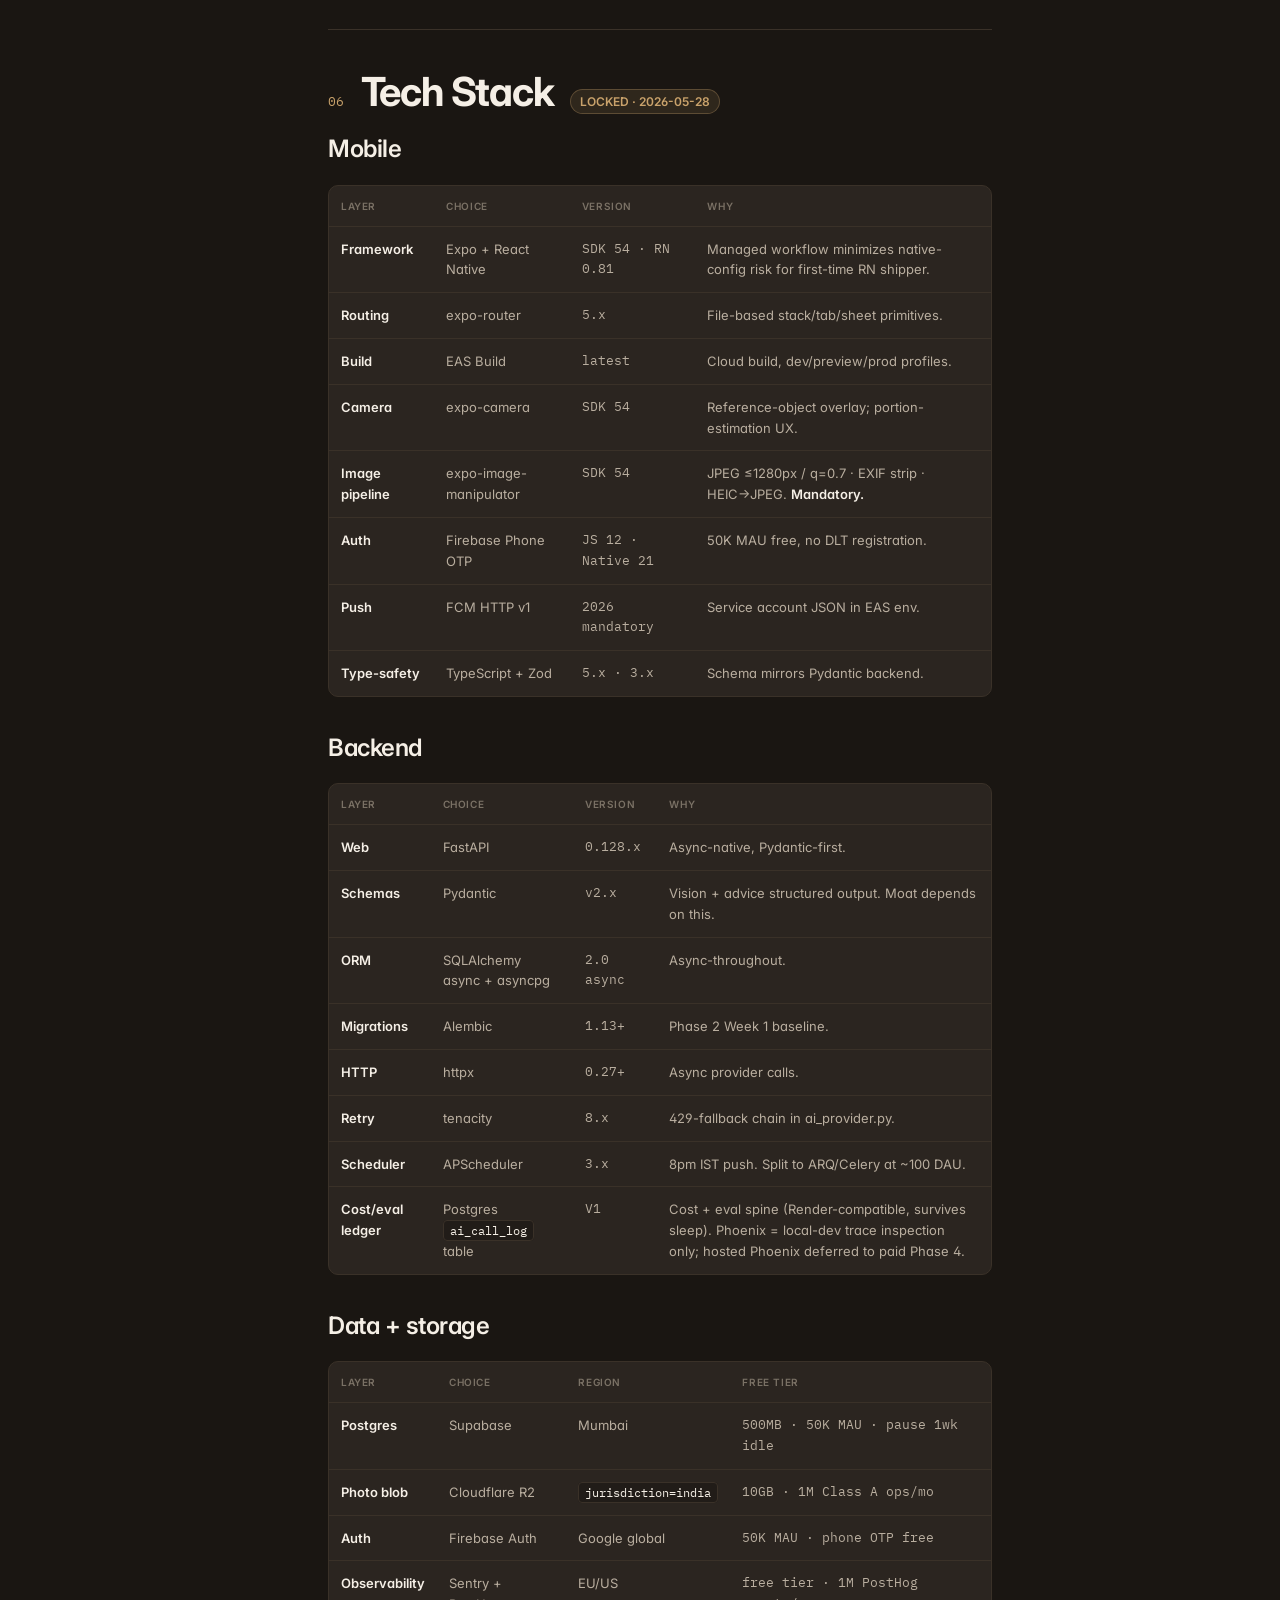
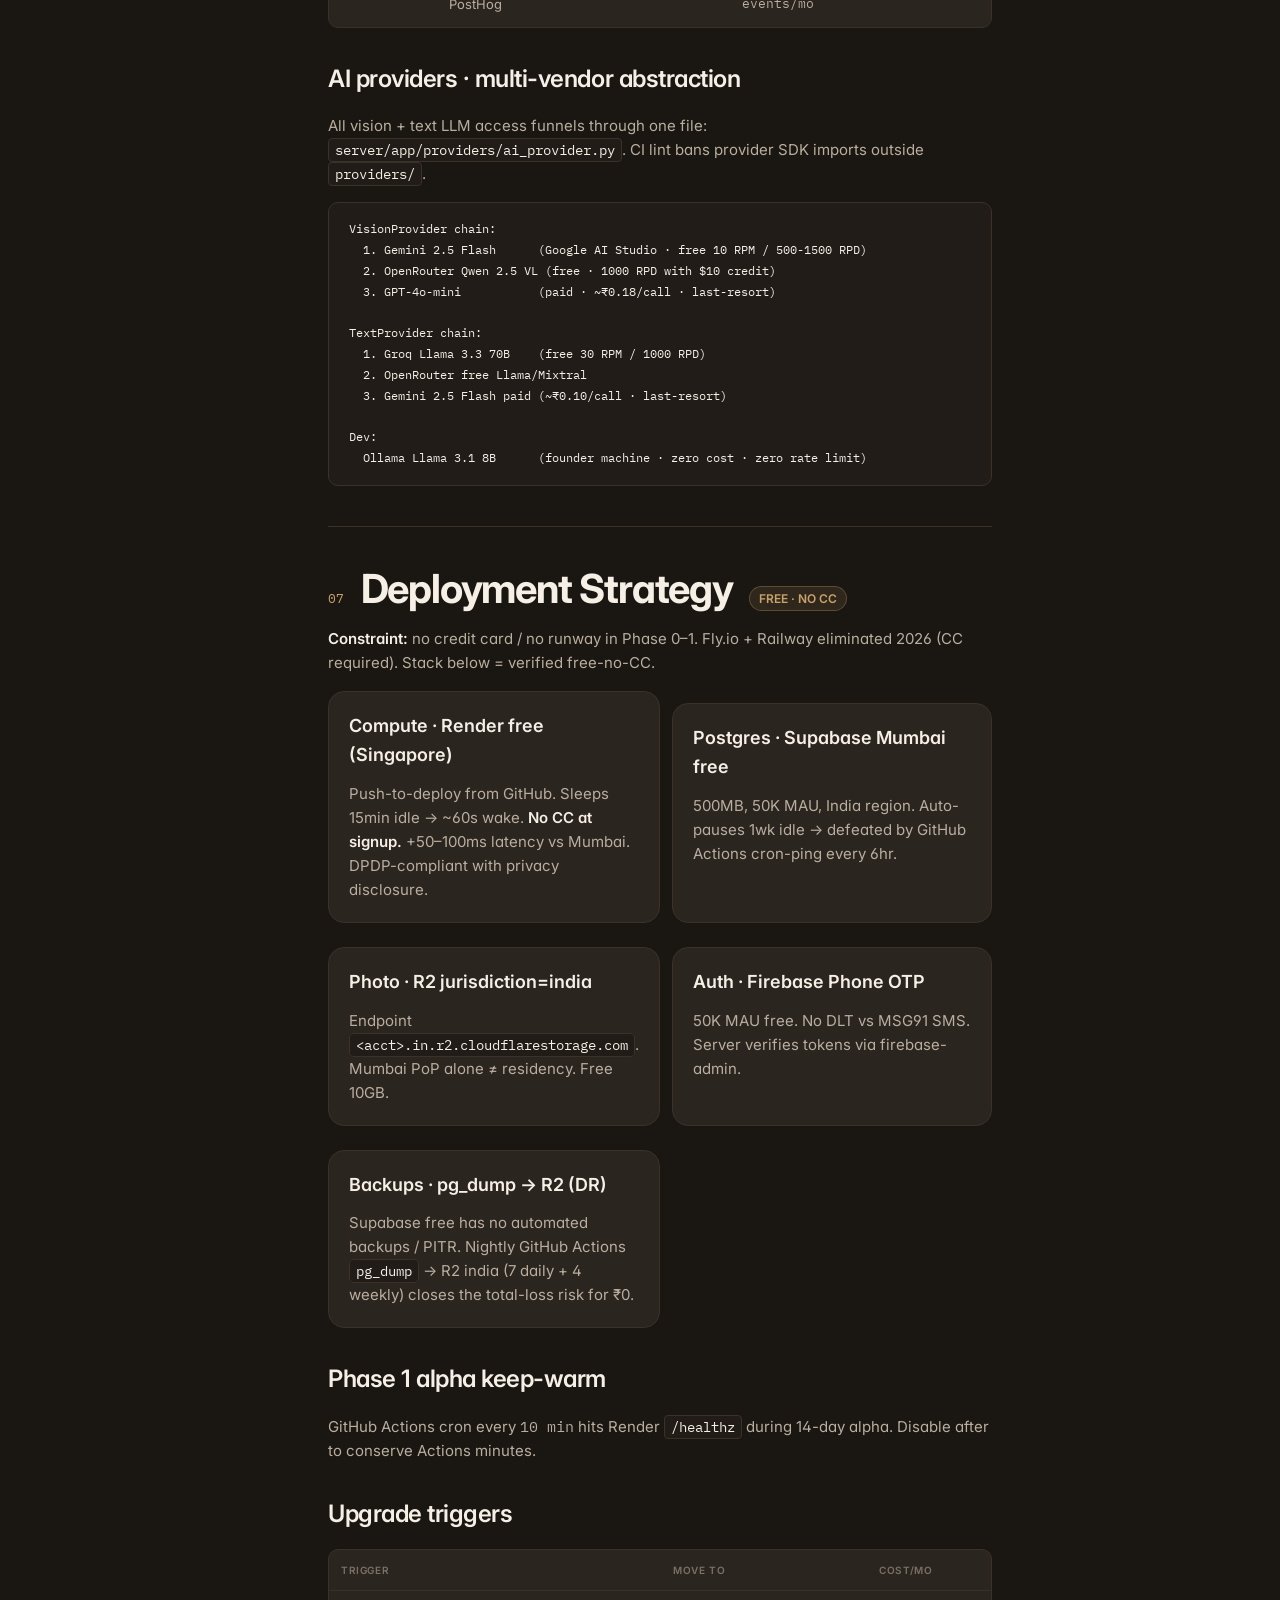
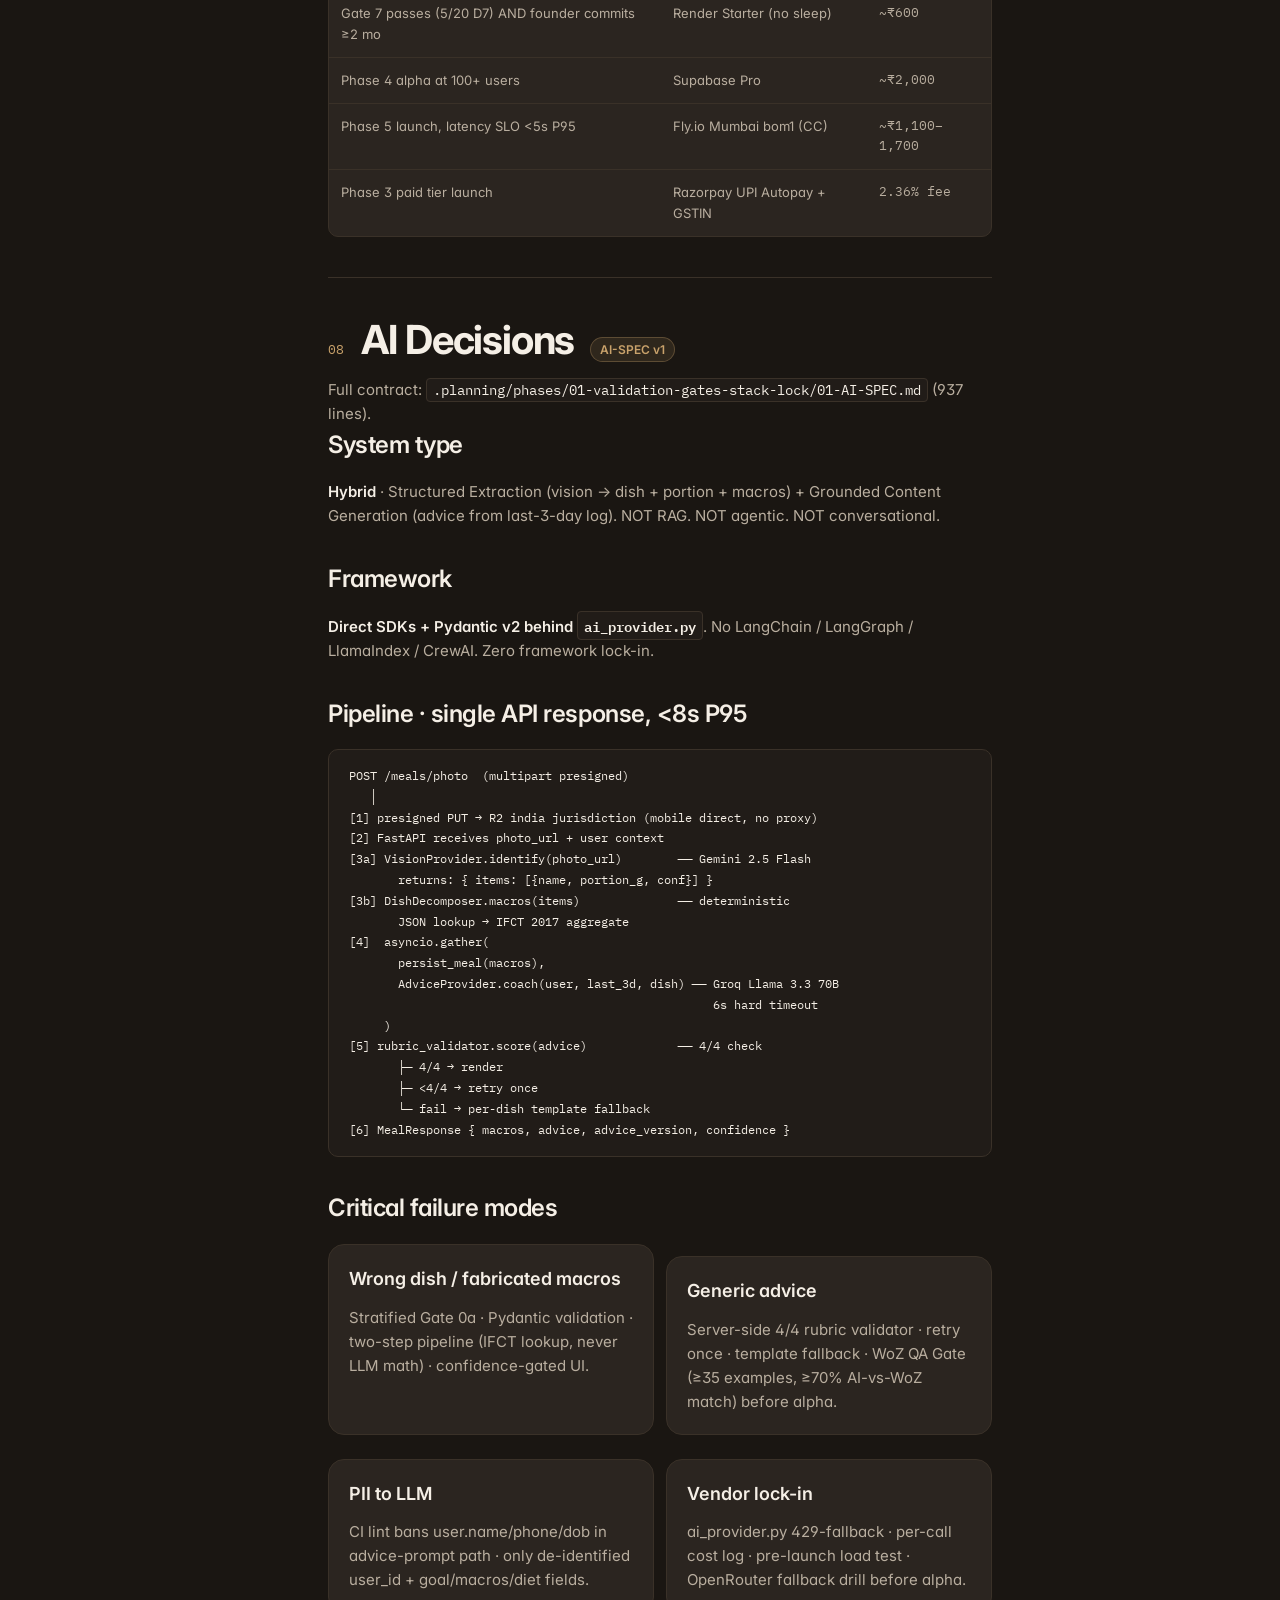
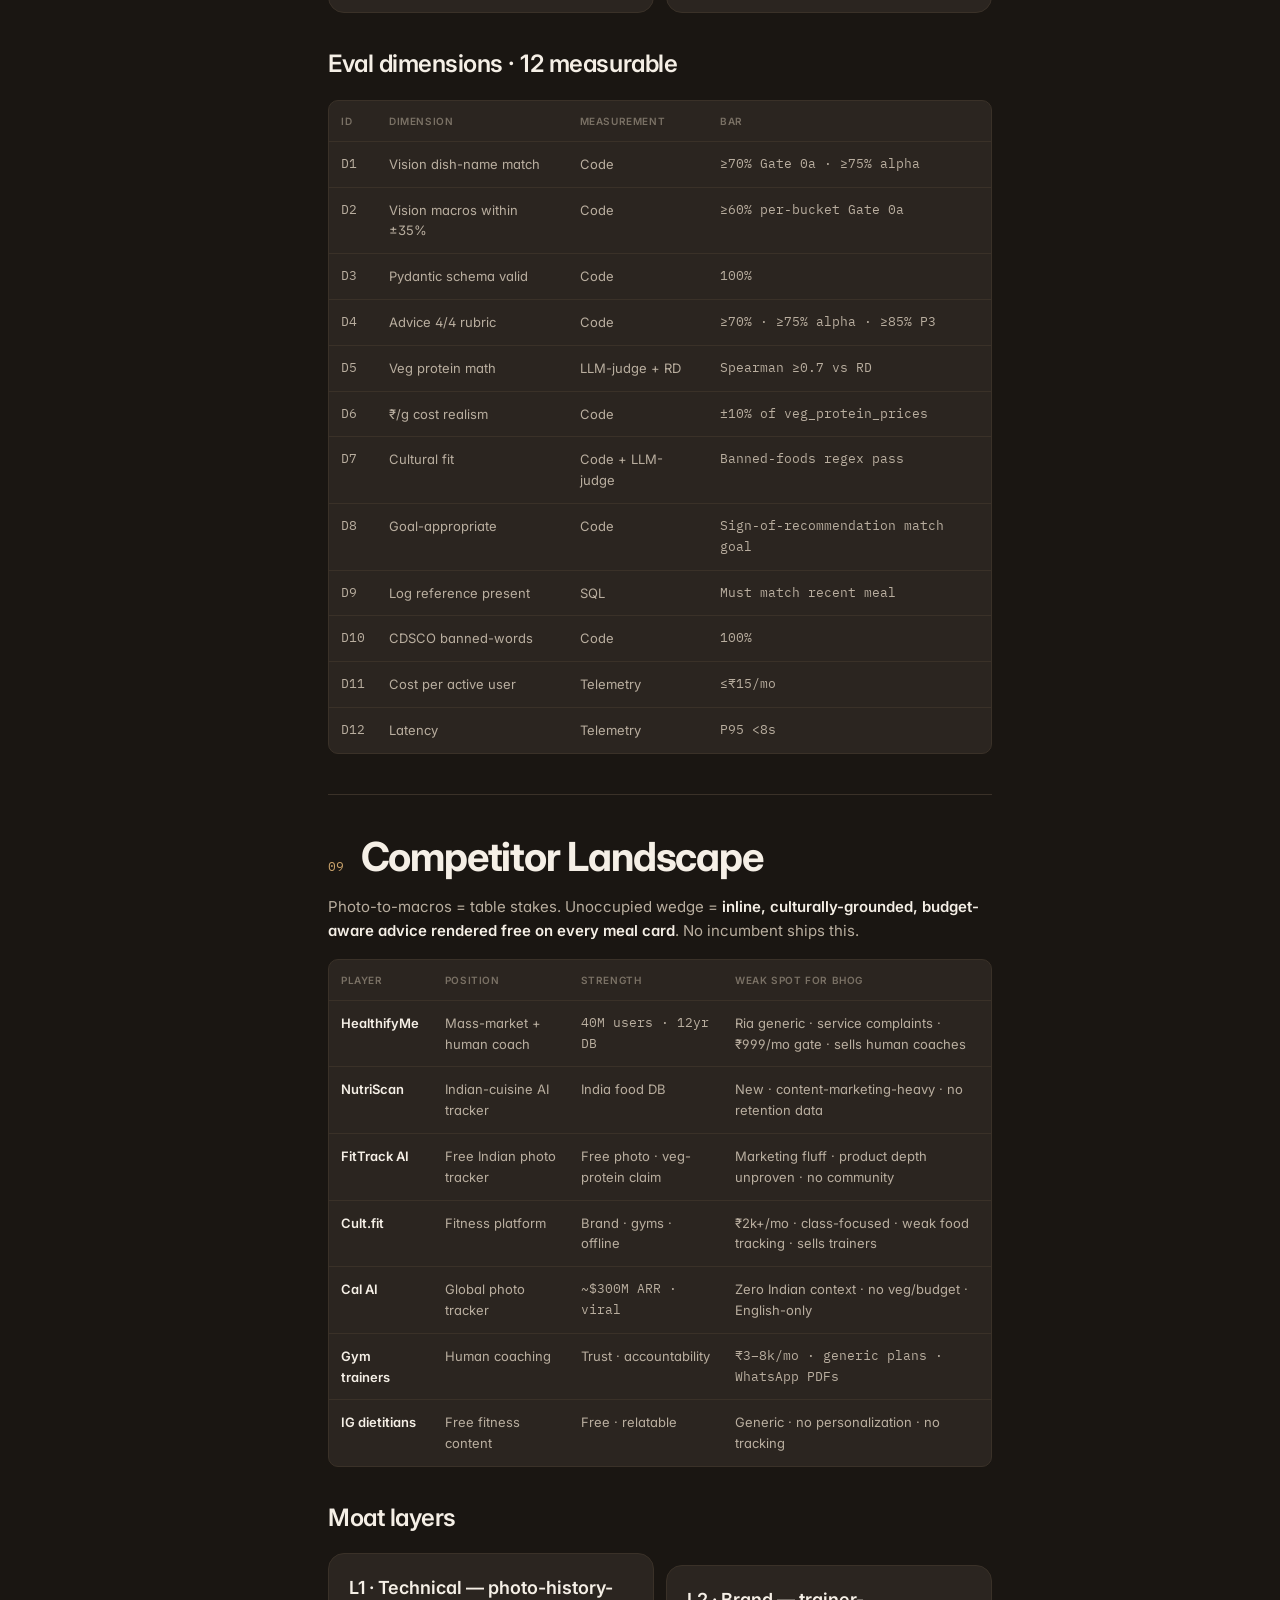
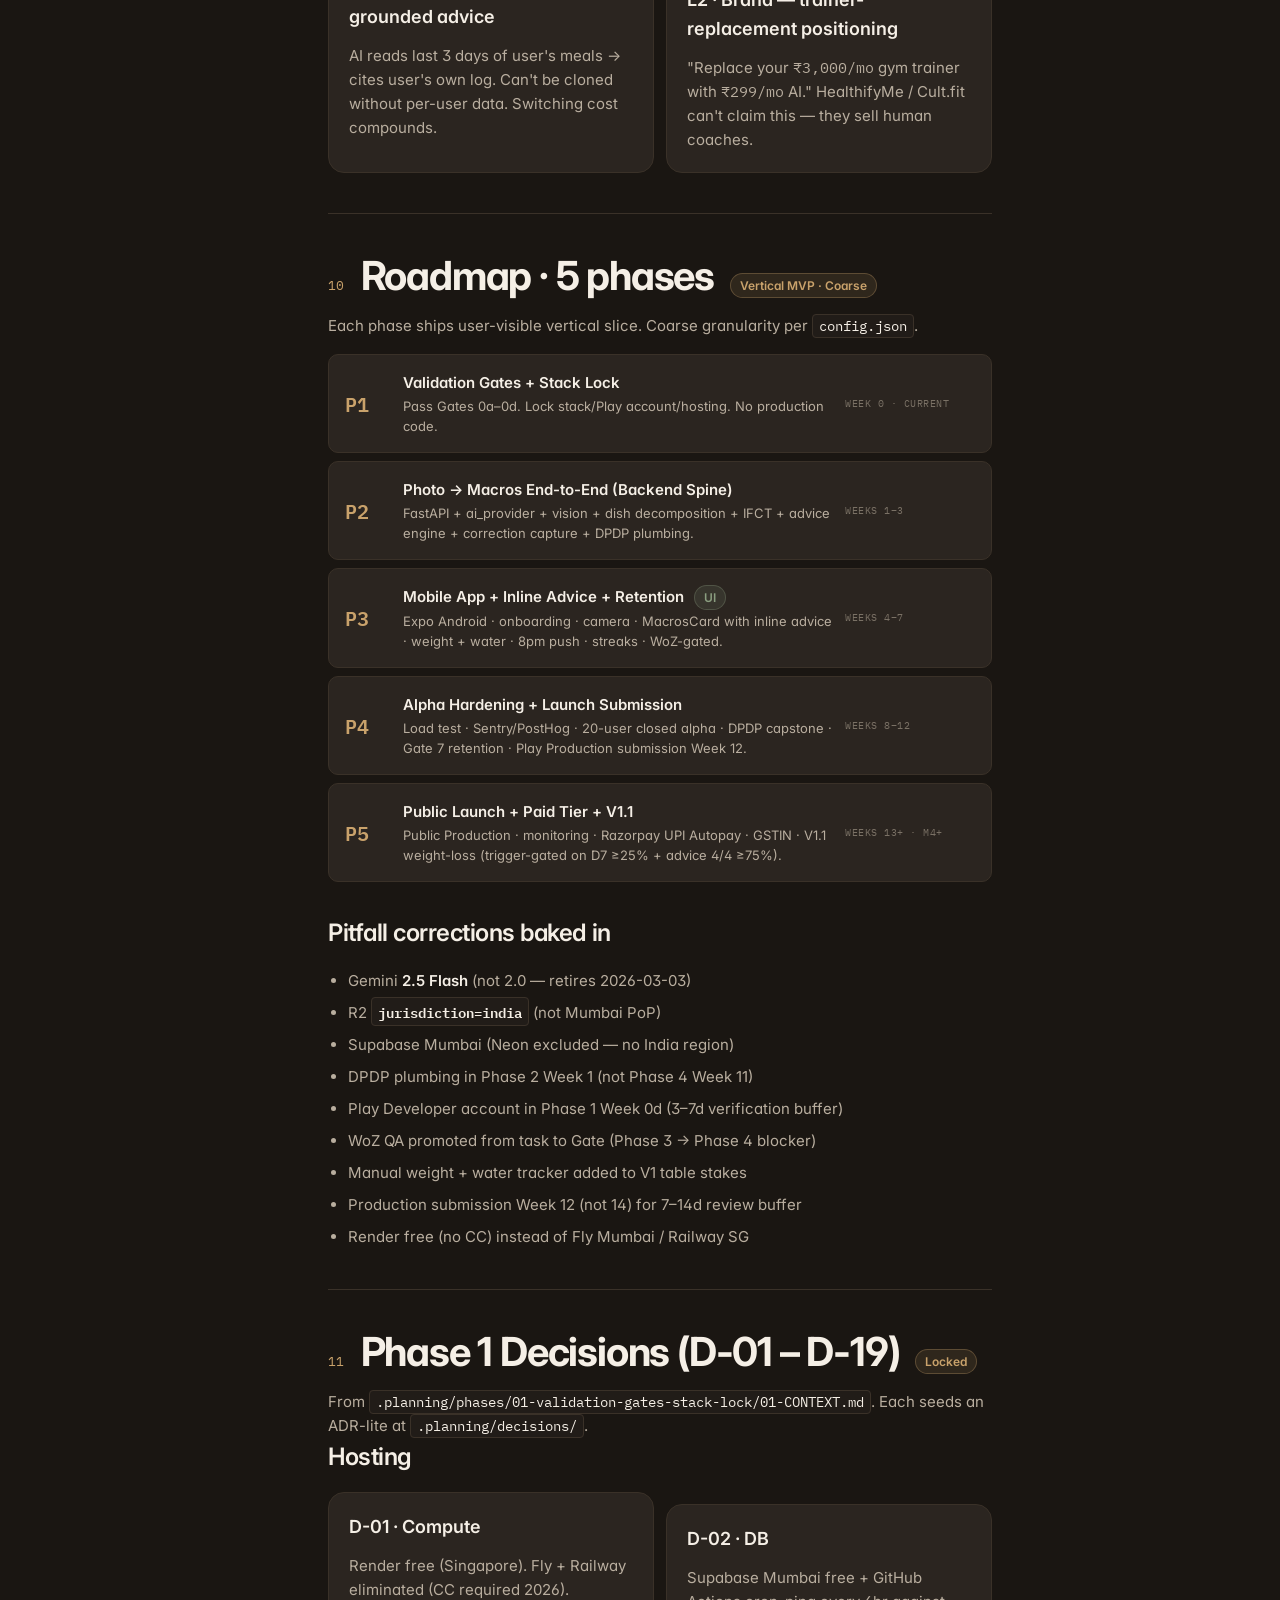
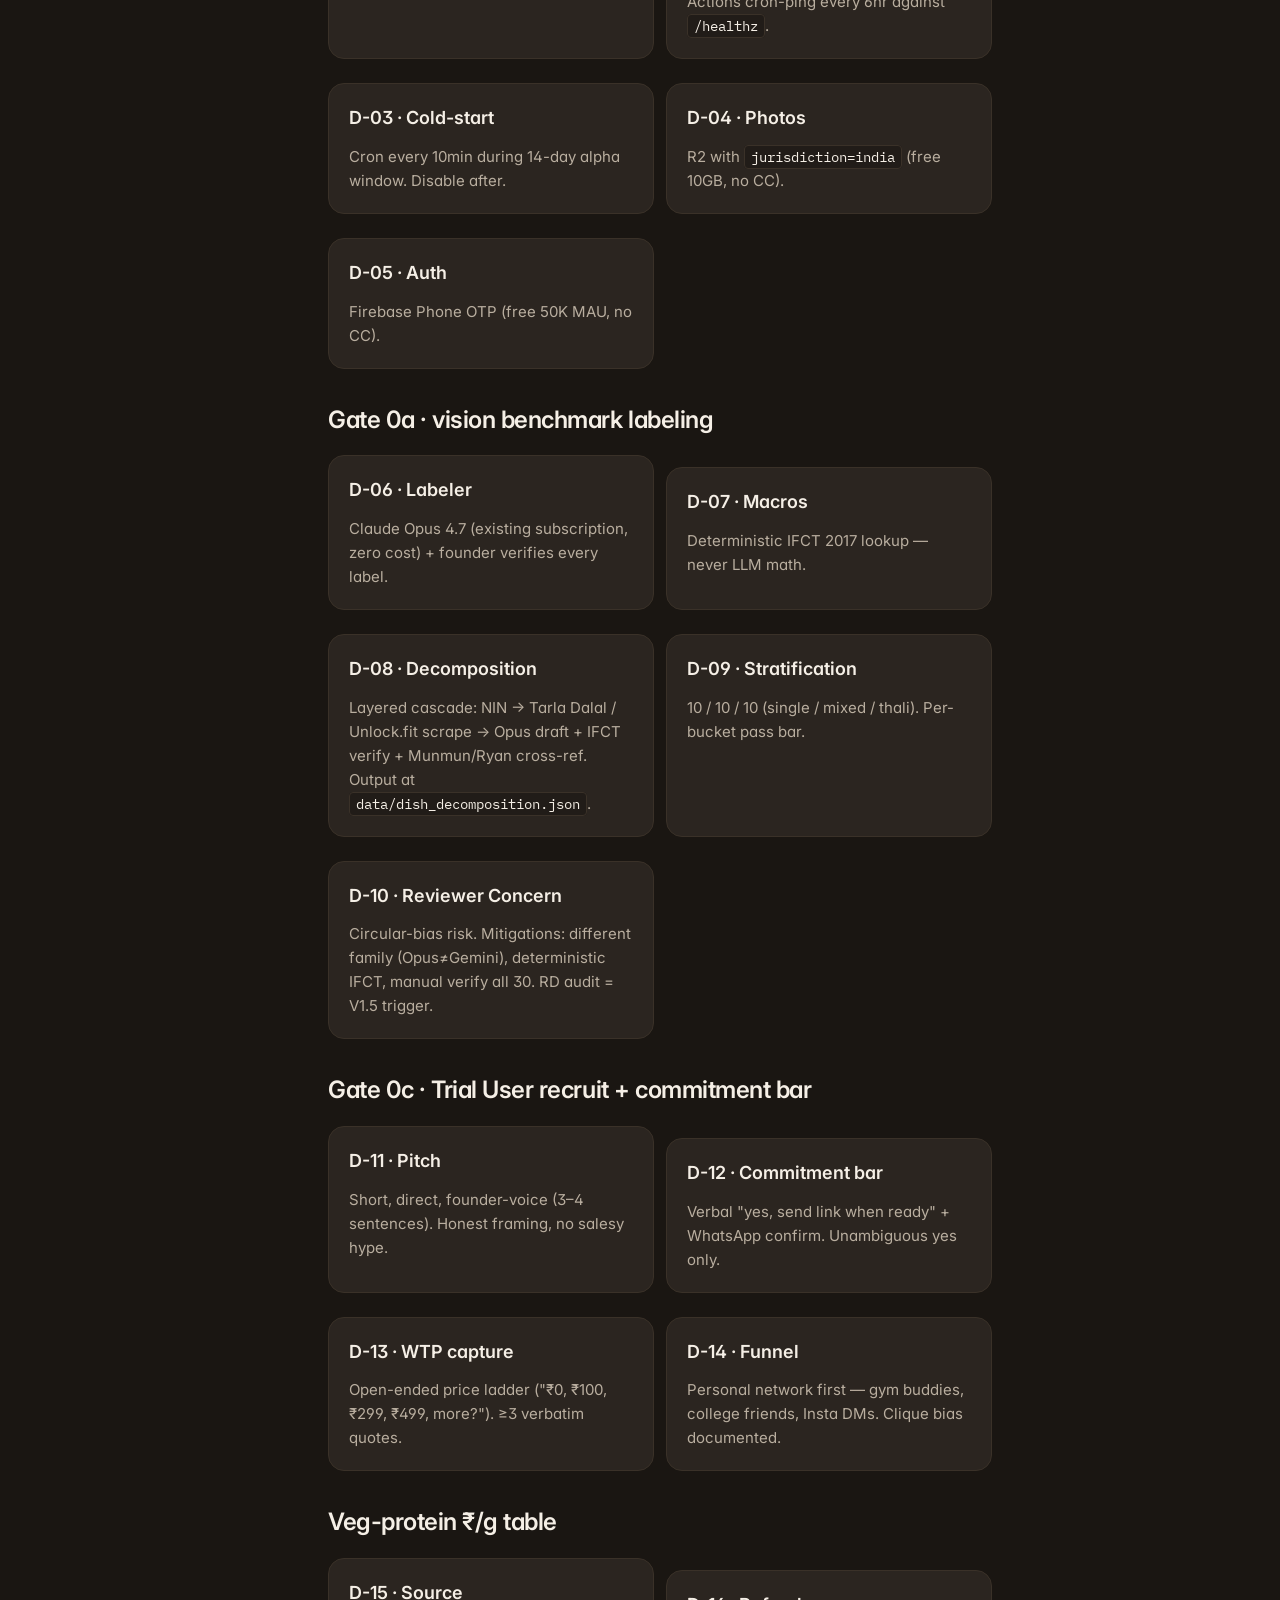
==== commit 465474b1: "docs(spec): add "Decisions Locked · 2026-06-02" section to master HTML spec Mirror all 14 founder ru" ====
--- a/.planning/specs/bhog-v1-design-spec.html
+++ b/.planning/specs/bhog-v1-design-spec.html
@@ -476,6 +476,7 @@
       <div class="nav-label">Execute</div>
       <button class="nav-item" data-target="roadmap"><span class="nav-num">10</span>Roadmap<span class="nav-meta">5</span></button>
       <button class="nav-item" data-target="decisions"><span class="nav-num">11</span>Phase 1 Decisions<span class="nav-meta">19</span></button>
+      <button class="nav-item" data-target="decisions-0602"><span class="nav-num">11b</span>Decisions · 2026-06-02<span class="nav-meta">14</span></button>
       <button class="nav-item" data-target="checklist"><span class="nav-num">12</span>Week-1 Checklist<span class="nav-meta">23</span></button>
       <button class="nav-item" data-target="risks"><span class="nav-num">13</span>Open Risks<span class="nav-meta">8</span></button>
       <button class="nav-item" data-target="refs"><span class="nav-num">14</span>References</button>
@@ -841,7 +842,7 @@
           <tr><td><strong>HTTP</strong></td><td>httpx</td><td class="num">0.27+</td><td>Async provider calls.</td></tr>
           <tr><td><strong>Retry</strong></td><td>tenacity</td><td class="num">8.x</td><td>429-fallback chain in ai_provider.py.</td></tr>
           <tr><td><strong>Scheduler</strong></td><td>APScheduler</td><td class="num">3.x</td><td>8pm IST push. Split to ARQ/Celery at ~100 DAU.</td></tr>
-          <tr><td><strong>Tracing</strong></td><td>Arize Phoenix + OpenInference</td><td class="num">latest</td><td>Self-hosted; auto-instruments LLM SDKs.</td></tr>
+          <tr><td><strong>Cost/eval ledger</strong></td><td>Postgres <code>ai_call_log</code> table</td><td class="num">V1</td><td>Cost + eval spine (Render-compatible, survives sleep). Phoenix = local-dev trace inspection only; hosted Phoenix deferred to paid Phase 4.</td></tr>
         </tbody>
       </table></div>
       <h3>Data + storage</h3>
@@ -879,6 +880,7 @@
         <div class="card"><h4 style="margin-top:0">Postgres · Supabase Mumbai free</h4><p>500MB, 50K MAU, India region. Auto-pauses 1wk idle → defeated by GitHub Actions cron-ping every 6hr.</p></div>
         <div class="card"><h4 style="margin-top:0">Photo · R2 jurisdiction=india</h4><p>Endpoint <code>&lt;acct&gt;.in.r2.cloudflarestorage.com</code>. Mumbai PoP alone ≠ residency. Free 10GB.</p></div>
         <div class="card"><h4 style="margin-top:0">Auth · Firebase Phone OTP</h4><p>50K MAU free. No DLT vs MSG91 SMS. Server verifies tokens via firebase-admin.</p></div>
+        <div class="card"><h4 style="margin-top:0">Backups · pg_dump → R2 (DR)</h4><p>Supabase free has no automated backups / PITR. Nightly GitHub Actions <code>pg_dump</code> → R2 india (7 daily + 4 weekly) closes the total-loss risk for ₹0.</p></div>
       </div>
       <h3>Phase 1 alpha keep-warm</h3>
       <p>GitHub Actions cron every <span class="num">10 min</span> hits Render <code>/healthz</code> during 14-day alpha. Disable after to conserve Actions minutes.</p>
@@ -1032,6 +1034,28 @@
       </div>
       <h3>Process</h3>
       <div class="callout"><div class="lbl">D-19 · Decisions ledger</div><div class="body">Each D-01..D-18 seeds 1-paragraph ADR-lite at <code>.planning/decisions/YYYY-MM-DD-slug.md</code> with status / context / decision / consequences.</div></div>
+    </section>
+
+    <!-- 11b DECISIONS · 2026-06-02 -->
+    <section class="block" id="decisions-0602">
+      <div class="section-head"><span class="section-num">11b</span><h2>Decisions Locked · 2026-06-02</h2><span class="badge locked">Founder ruling</span></div>
+      <p>Founder rulings + cross-spec reconciliations from the pre-build audit. These supersede any conflicting earlier text and are mirrored across <code>CLAUDE.md</code>, the <code>.planning/</code> specs, and the handoff set.</p>
+      <div class="card-grid cols-2">
+        <div class="card"><h4 style="margin-top:0">F-01 · App name</h4><p><strong>Bhog</strong> is final for V1. <code>Niwala</code> (NAME.md) and Sahi/Tejo (NAME-V2.md) superseded.</p></div>
+        <div class="card"><h4 style="margin-top:0">F-02 · Vision model</h4><p>Gemini <strong>2.5 Flash</strong> (not 2.0 — retired 2026-03-03). Reaffirmed across all docs.</p></div>
+        <div class="card"><h4 style="margin-top:0">F-03 · Ground truth</h4><p>Founder-verification against a free authoritative dataset = V1 ground truth. <strong>RD audit = non-blocking V1.5 trigger</strong> (fires if alpha accuracy &lt;75%); does NOT gate Gate 0a.</p></div>
+        <div class="card"><h4 style="margin-top:0">F-04 · Observability</h4><p>Cost + eval spine = Postgres <code>ai_call_log</code> ledger (Render-compatible). Phoenix = local-dev trace inspection only; hosted Phoenix deferred to paid Phase 4.</p></div>
+        <div class="card"><h4 style="margin-top:0">F-05 · Enum source of truth</h4><p>MODEL-SPEC Postgres enums are canonical; advice Pydantic Literals aligned (diet / budget / goal). <code>weight_loss</code> kept in type, clamped behind a V1 flag (muscle-gain-only).</p></div>
+        <div class="card"><h4 style="margin-top:0">F-06 · Provider pricing table</h4><p>New <code>ai_provider_pricing</code> table (MODEL-SPEC #14, migration 0010) powers the read-time cost-ledger join (AP-08).</p></div>
+        <div class="card"><h4 style="margin-top:0">F-07 · DSR routes</h4><p><code>DELETE /me</code> (soft-delete) + <code>GET /me/export</code>. Events logged as <code>consent_audit</code>; consent_type value = <code>photo</code>. No <code>POST /compliance/*</code>.</p></div>
+        <div class="card"><h4 style="margin-top:0">F-08 · DSR auth defaults</h4><p>Delete / export accept any valid Firebase Bearer token (no fresh-OTP re-auth). Soft-deleted user can still export within the 30-day window.</p></div>
+        <div class="card"><h4 style="margin-top:0">F-09 · DB backups</h4><p>Supabase free has no PITR / backups. Nightly GitHub Actions <code>pg_dump</code> → R2 india (7 daily + 4 weekly) closes the total-loss risk for ₹0.</p></div>
+        <div class="card"><h4 style="margin-top:0">F-10 · Timeline</h4><p>Founder has ample React Native experience → <strong>10–12 week</strong> path locked (dropped the 14–20wk first-timer swing + RN-spike pivot trigger).</p></div>
+        <div class="card"><h4 style="margin-top:0">F-11 · Local dev loop</h4><p>Gemini key added soon. <code>seed_dev</code> fixtures + mocked-provider cassette (<code>MOCK_AI=1</code>) run analyze→advice locally with no live key / Firebase token.</p></div>
+        <div class="card"><h4 style="margin-top:0">F-12 · CEO scope mapping</h4><p>REQ-CEO-01 → Phase 2 stub + Phase 4 wire · REQ-CEO-02 → Phase 2 cron + Phase 3 mobile · REQ-CEO-03 → Phase 3. Per the locked D-CEO file.</p></div>
+        <div class="card"><h4 style="margin-top:0">F-13 · Data fix</h4><p><code>dish_decomposition.json</code> litti_chokha <code>ifct_id</code> → <code>oil_mustard</code> (was dangling <code>mustard_oil</code> — KeyError in <code>derive_macros()</code>).</p></div>
+        <div class="card"><h4 style="margin-top:0">F-14 · Pile-1 pending</h4><p>The free authoritative dataset (name / license TBD by founder) feeds ground truth + the 50-dish whitelist. Last unblock before Phase-1 planning.</p></div>
+      </div>
     </section>
 
     <!-- 12 CHECKLIST -->
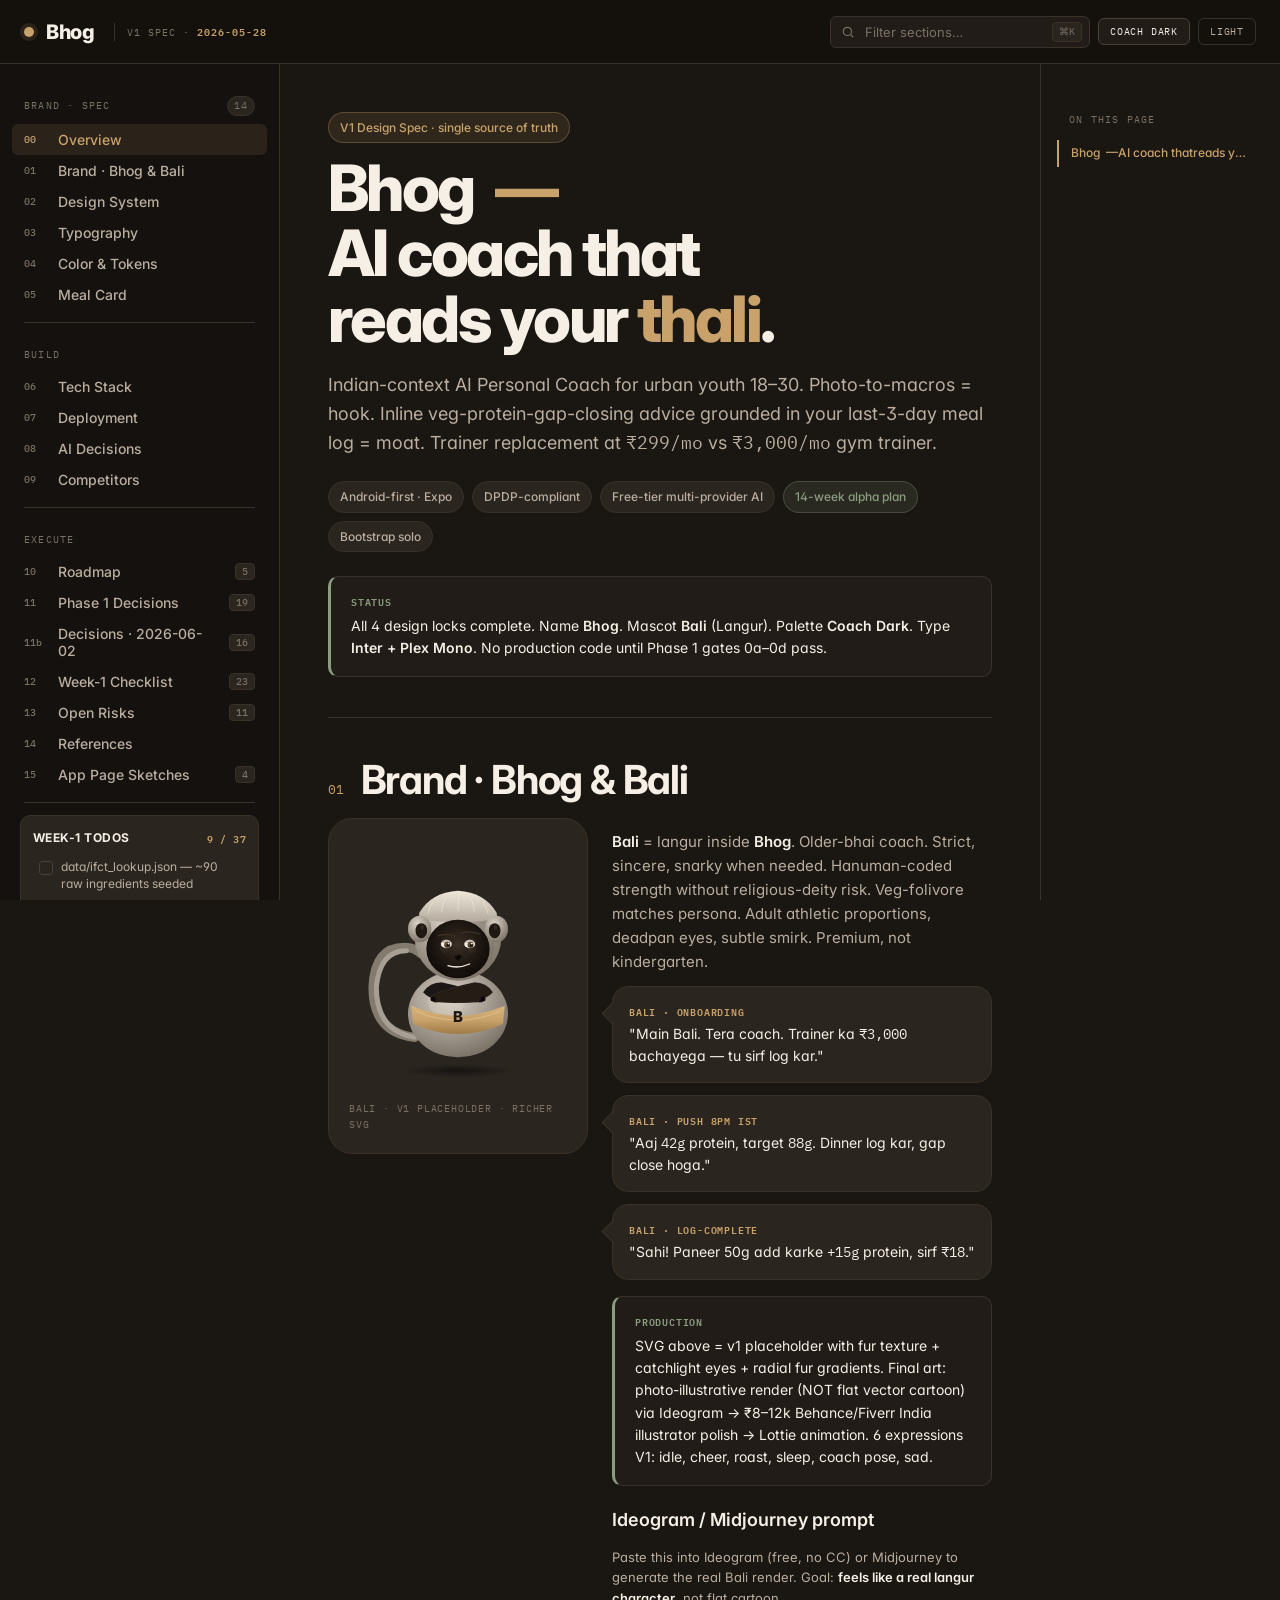
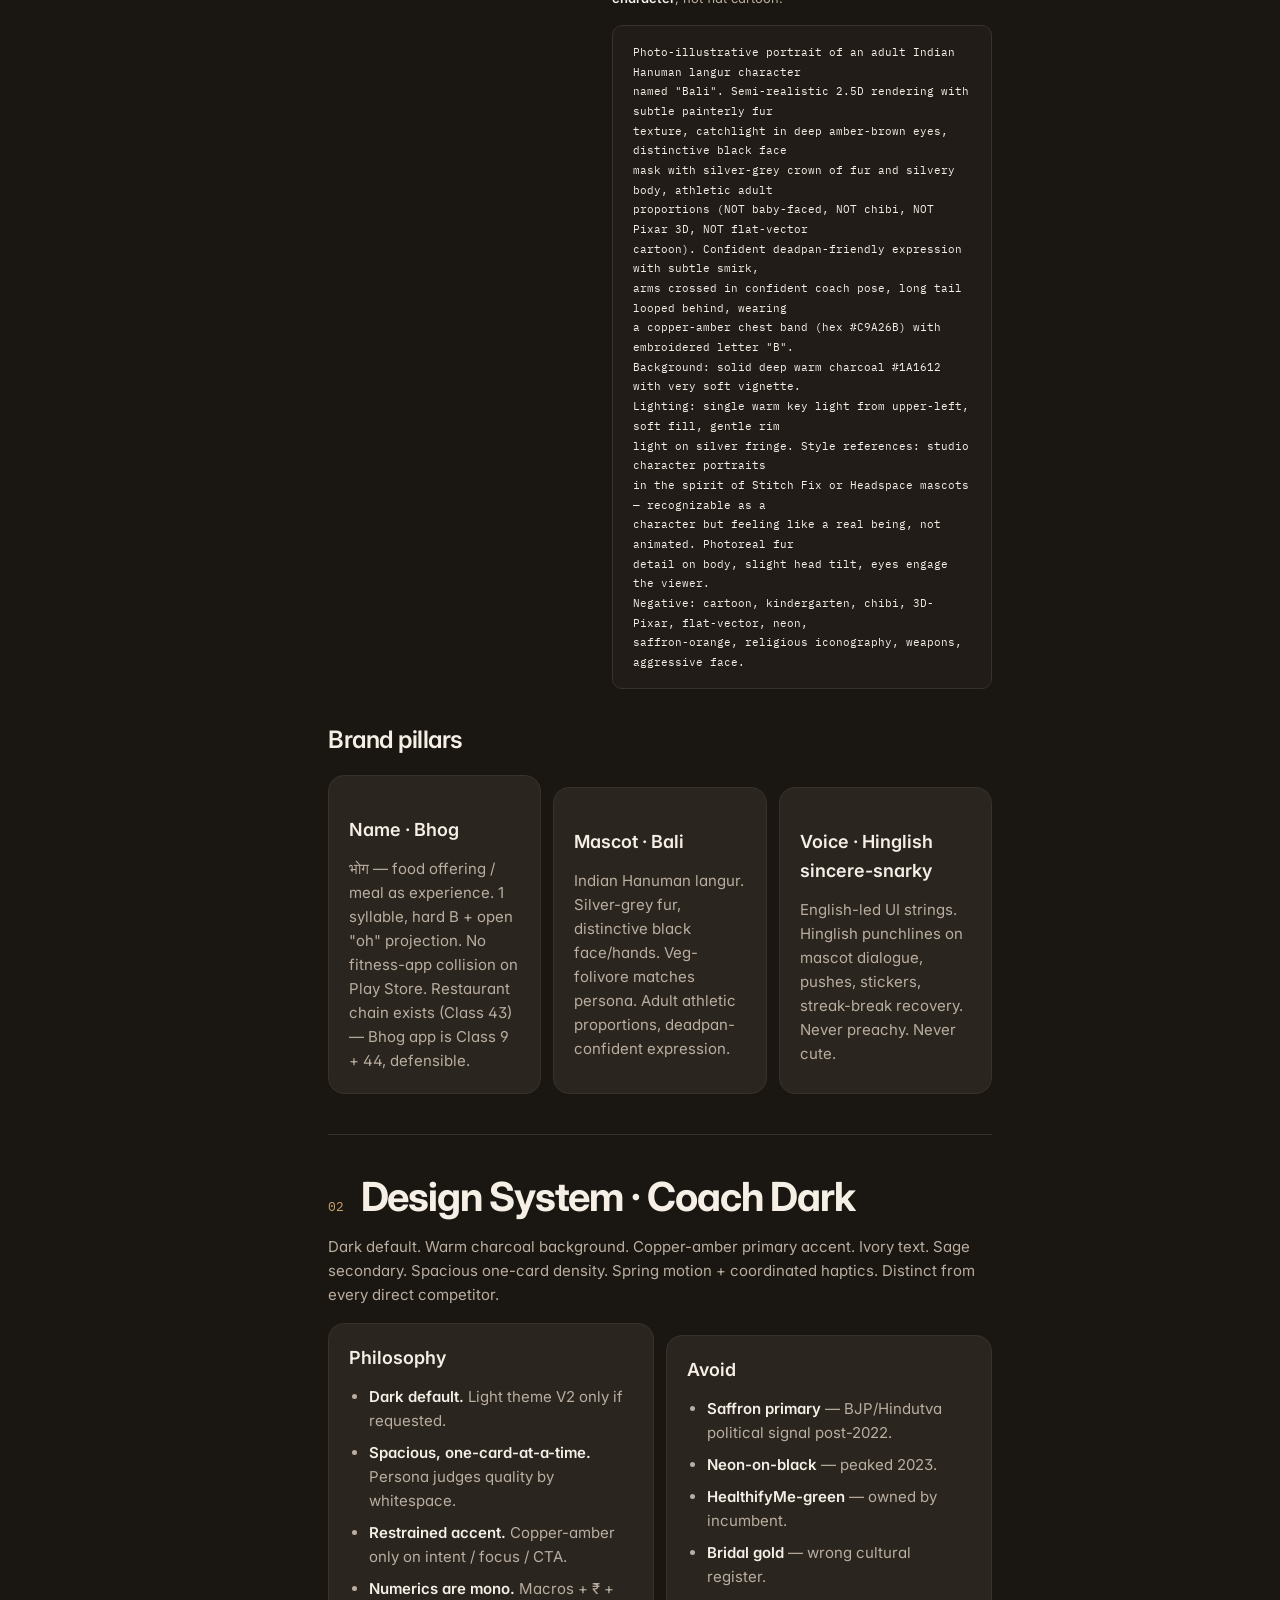
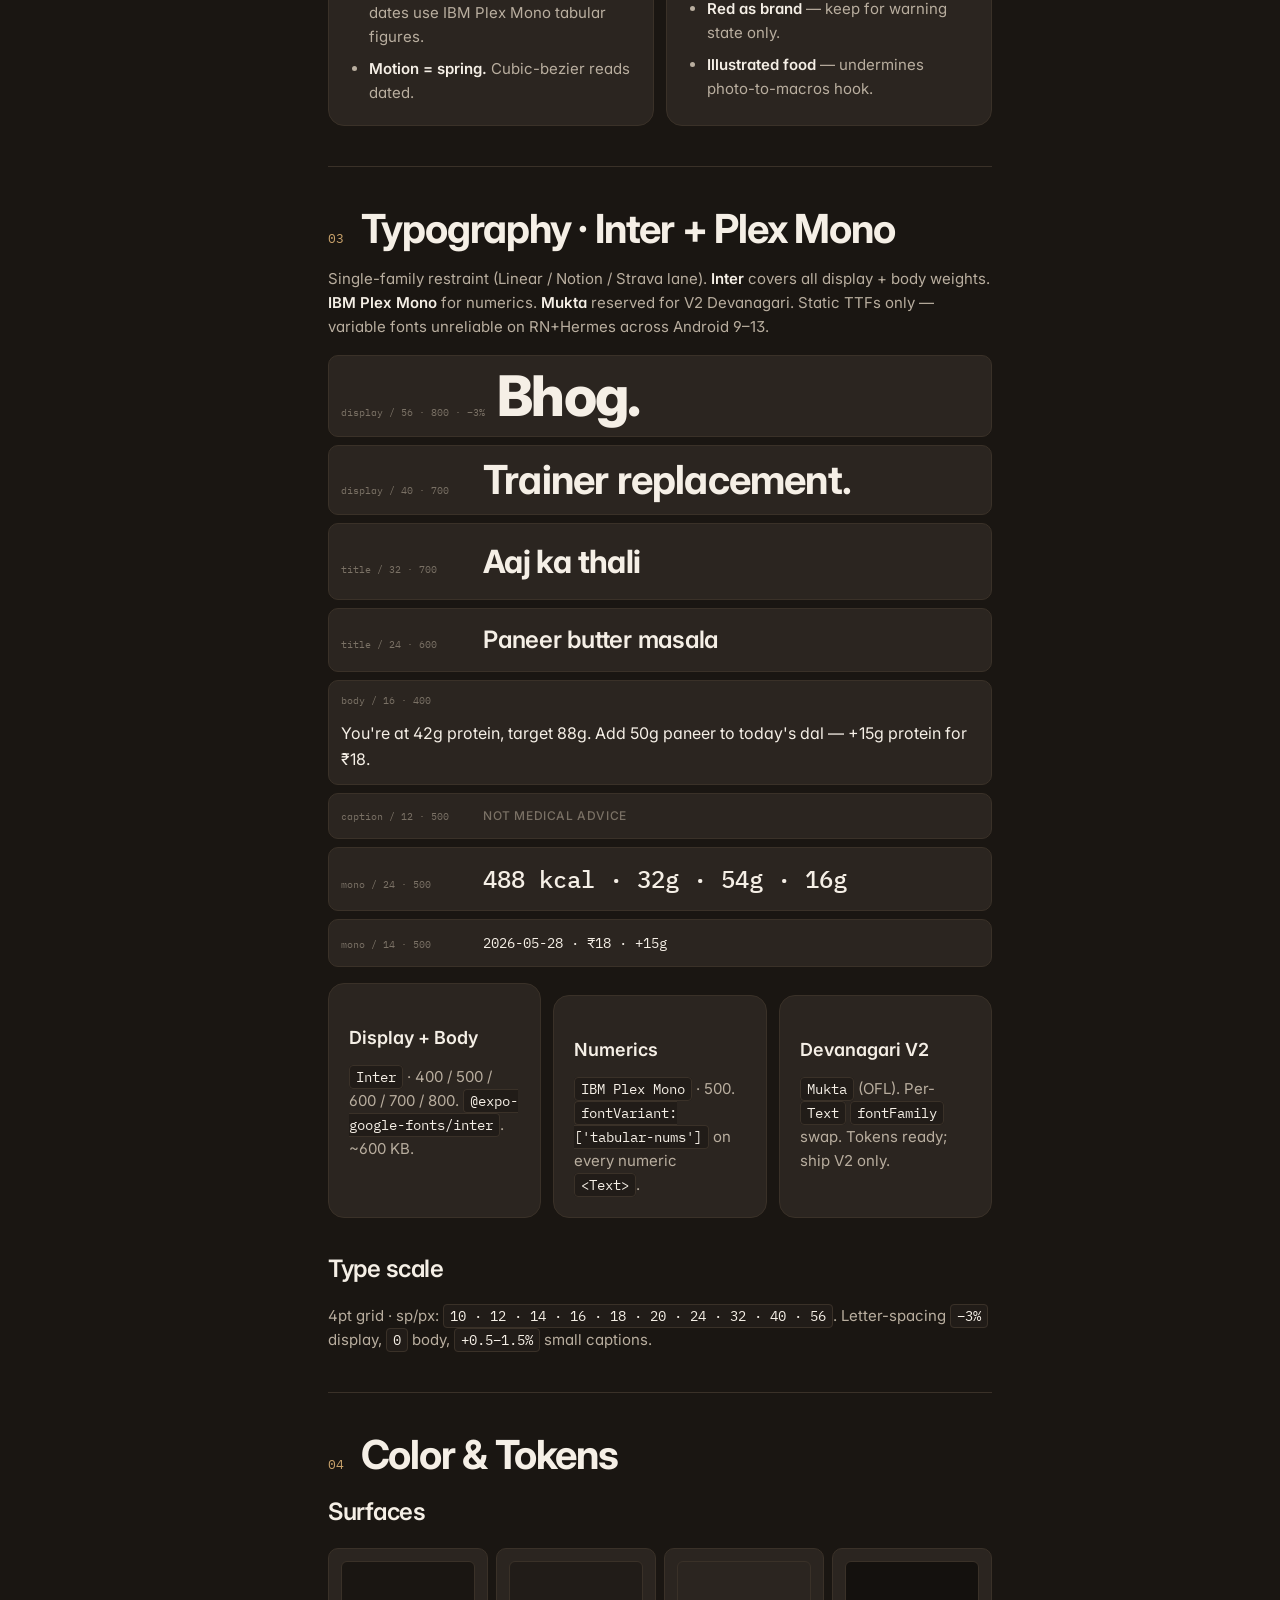
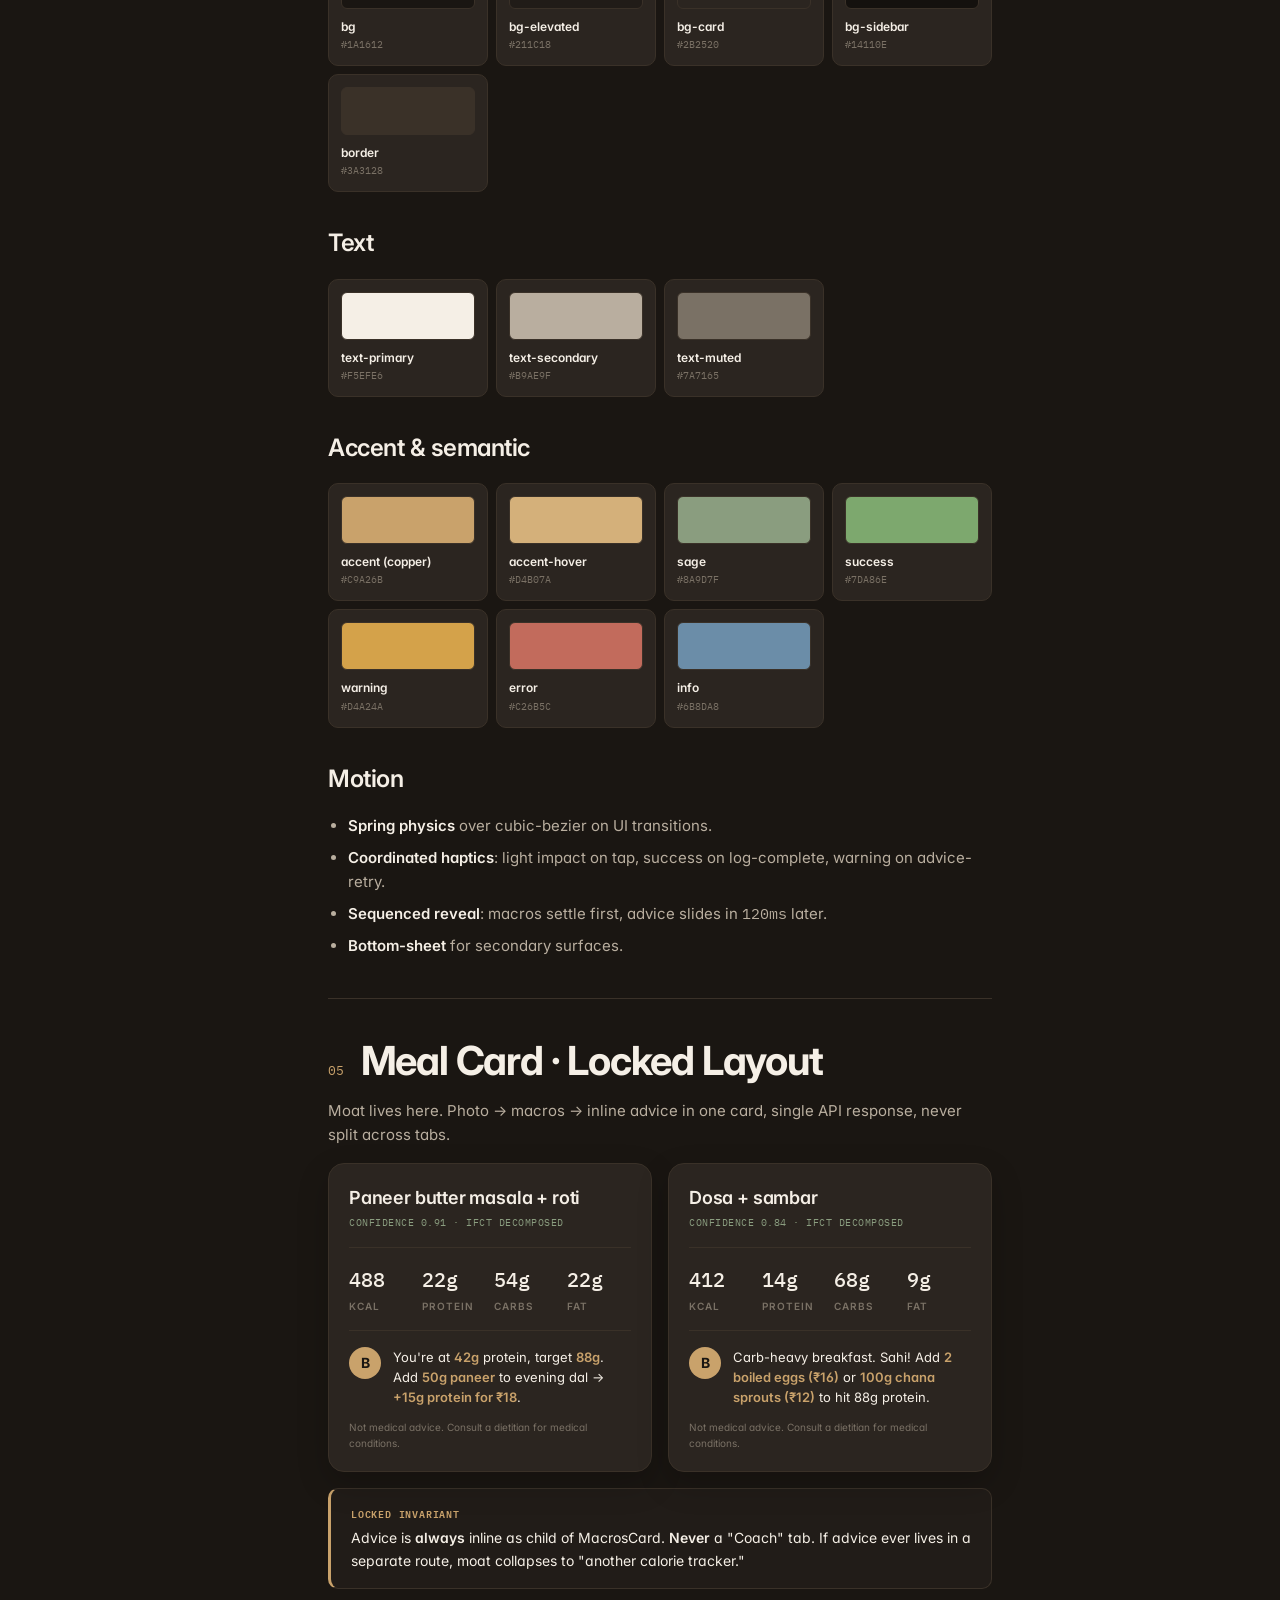
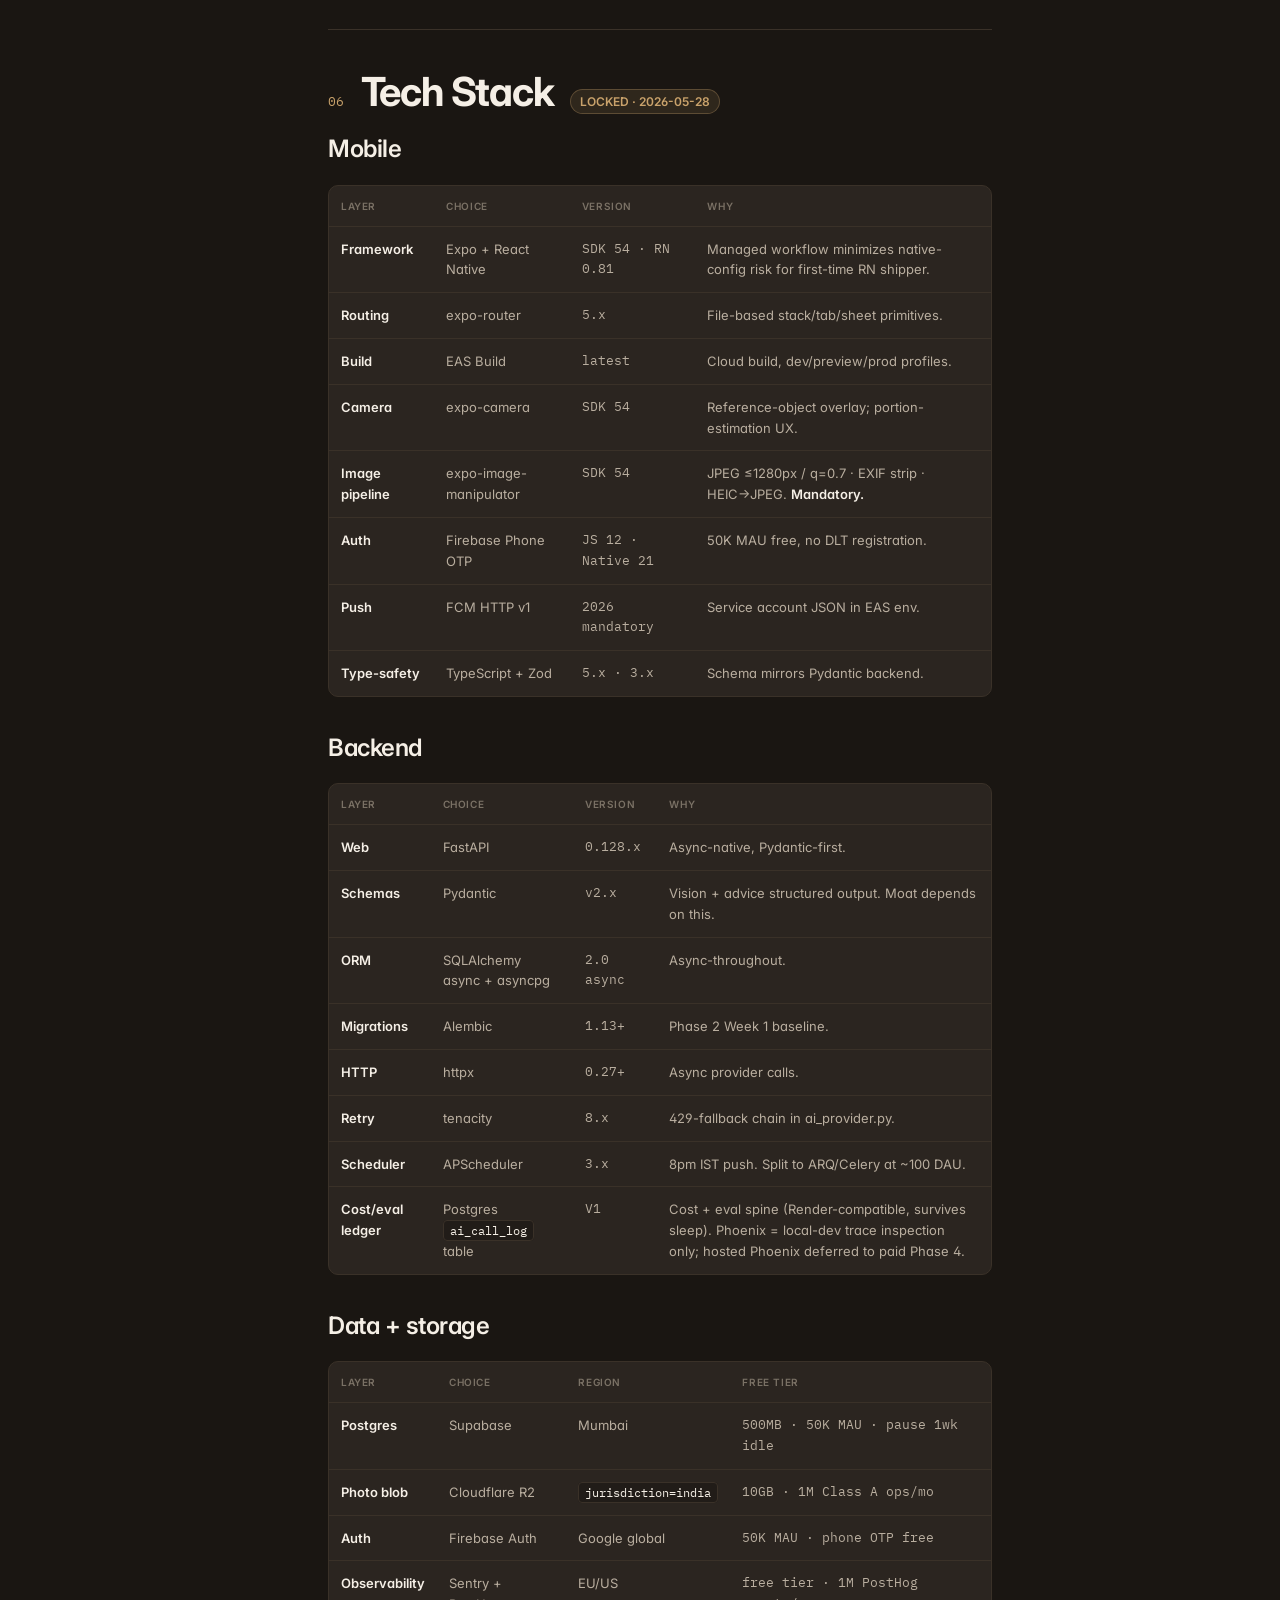
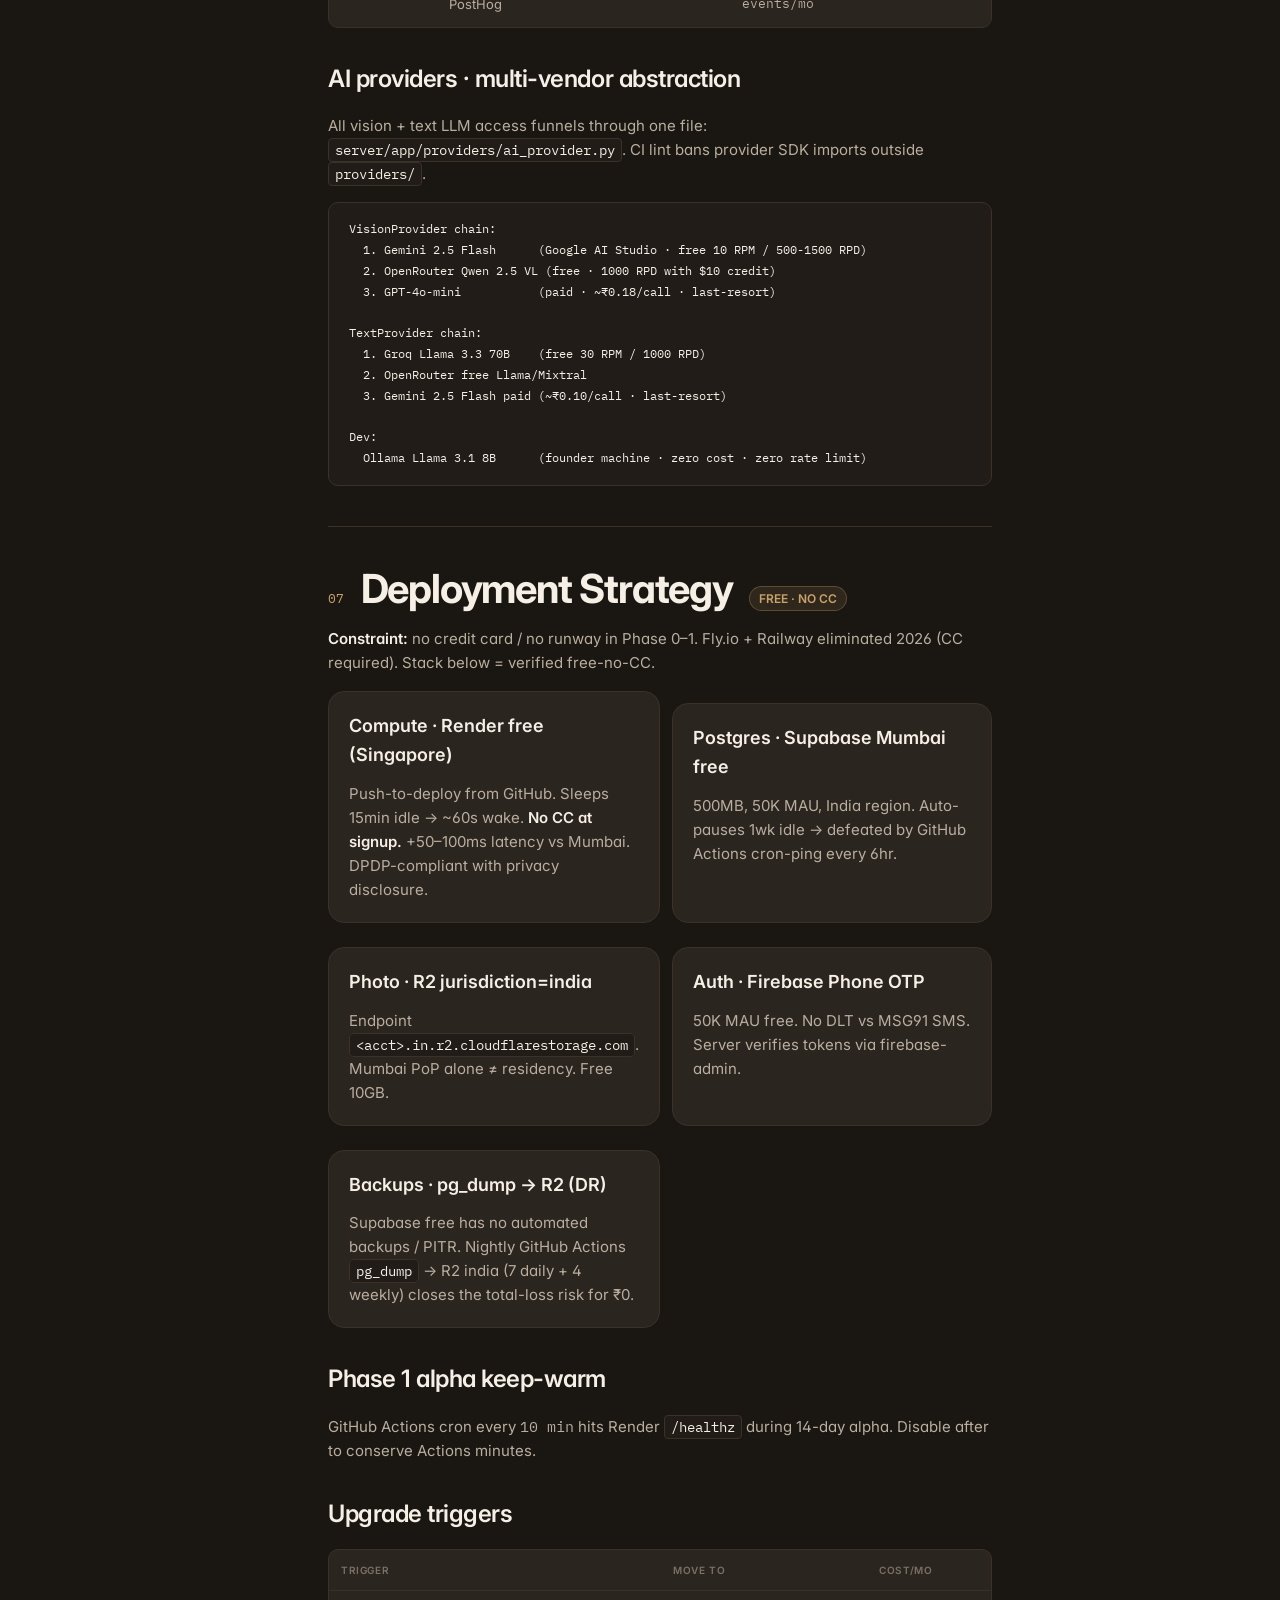
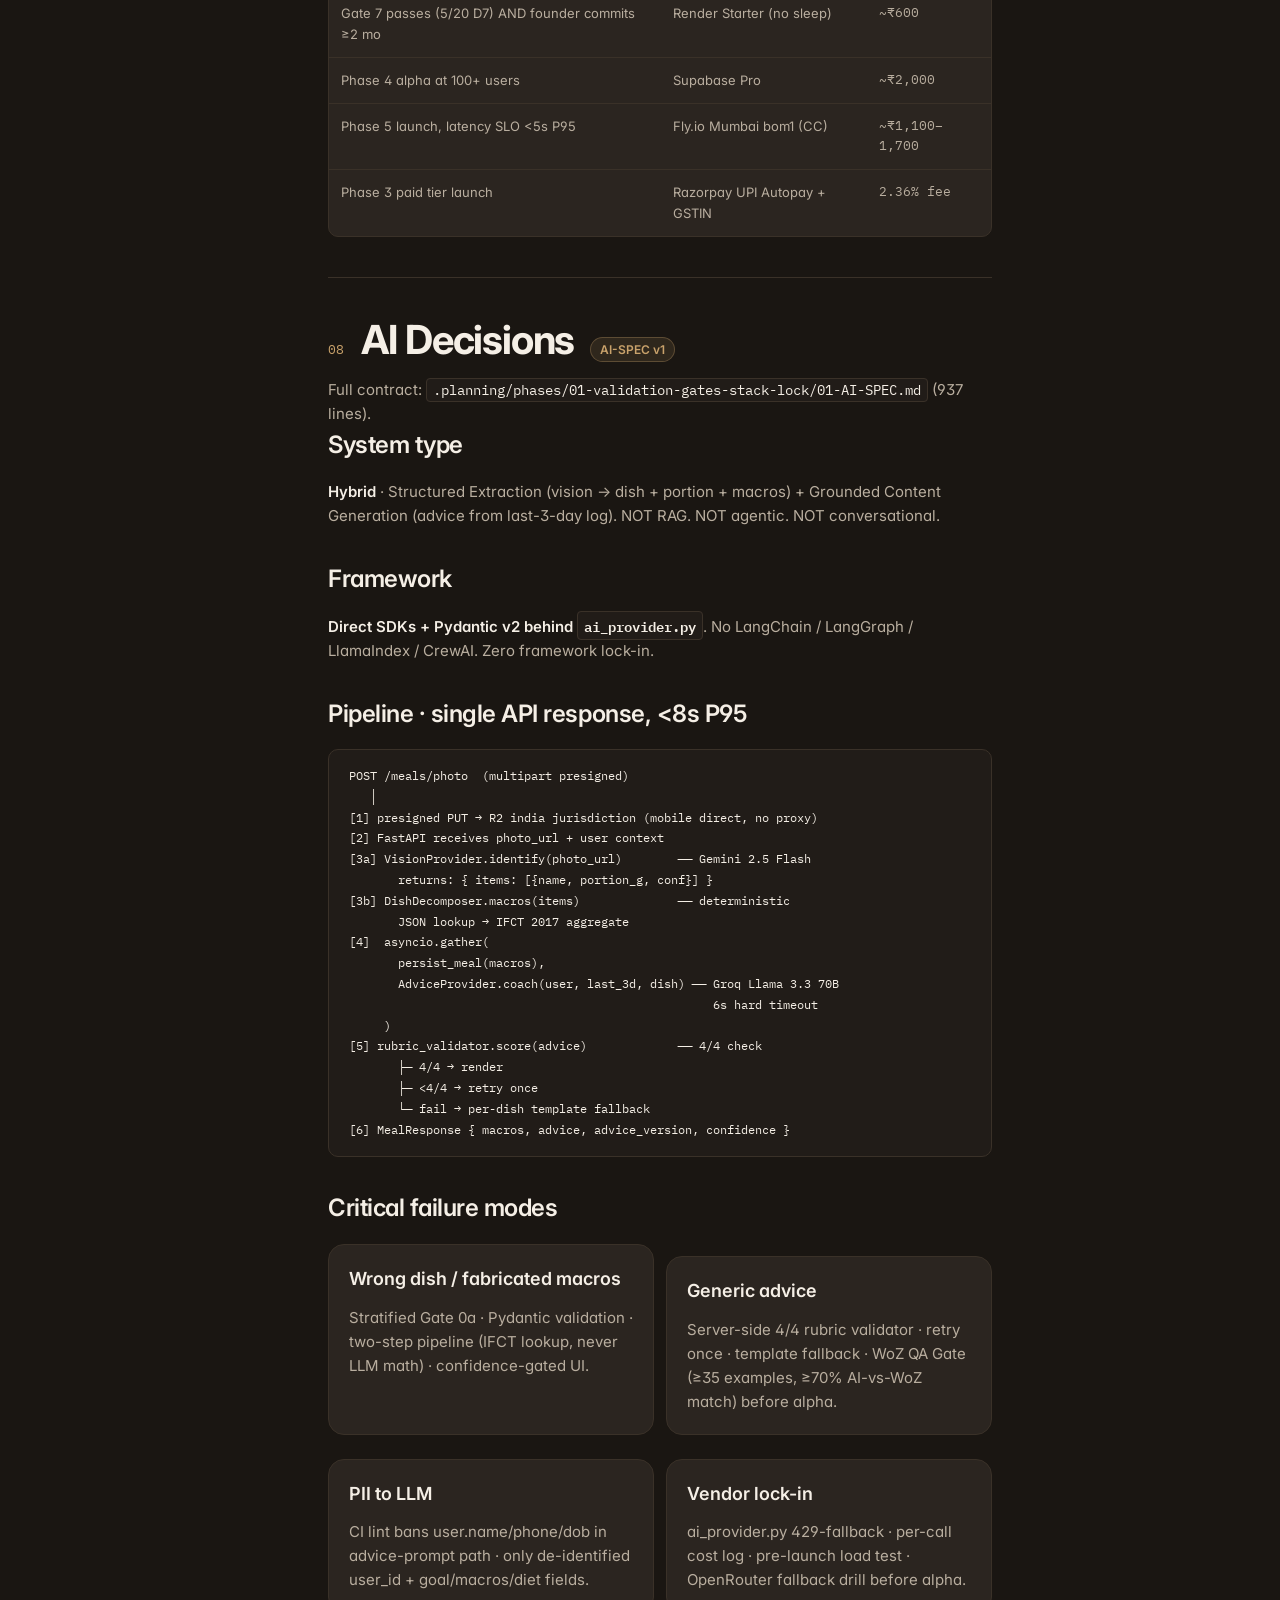
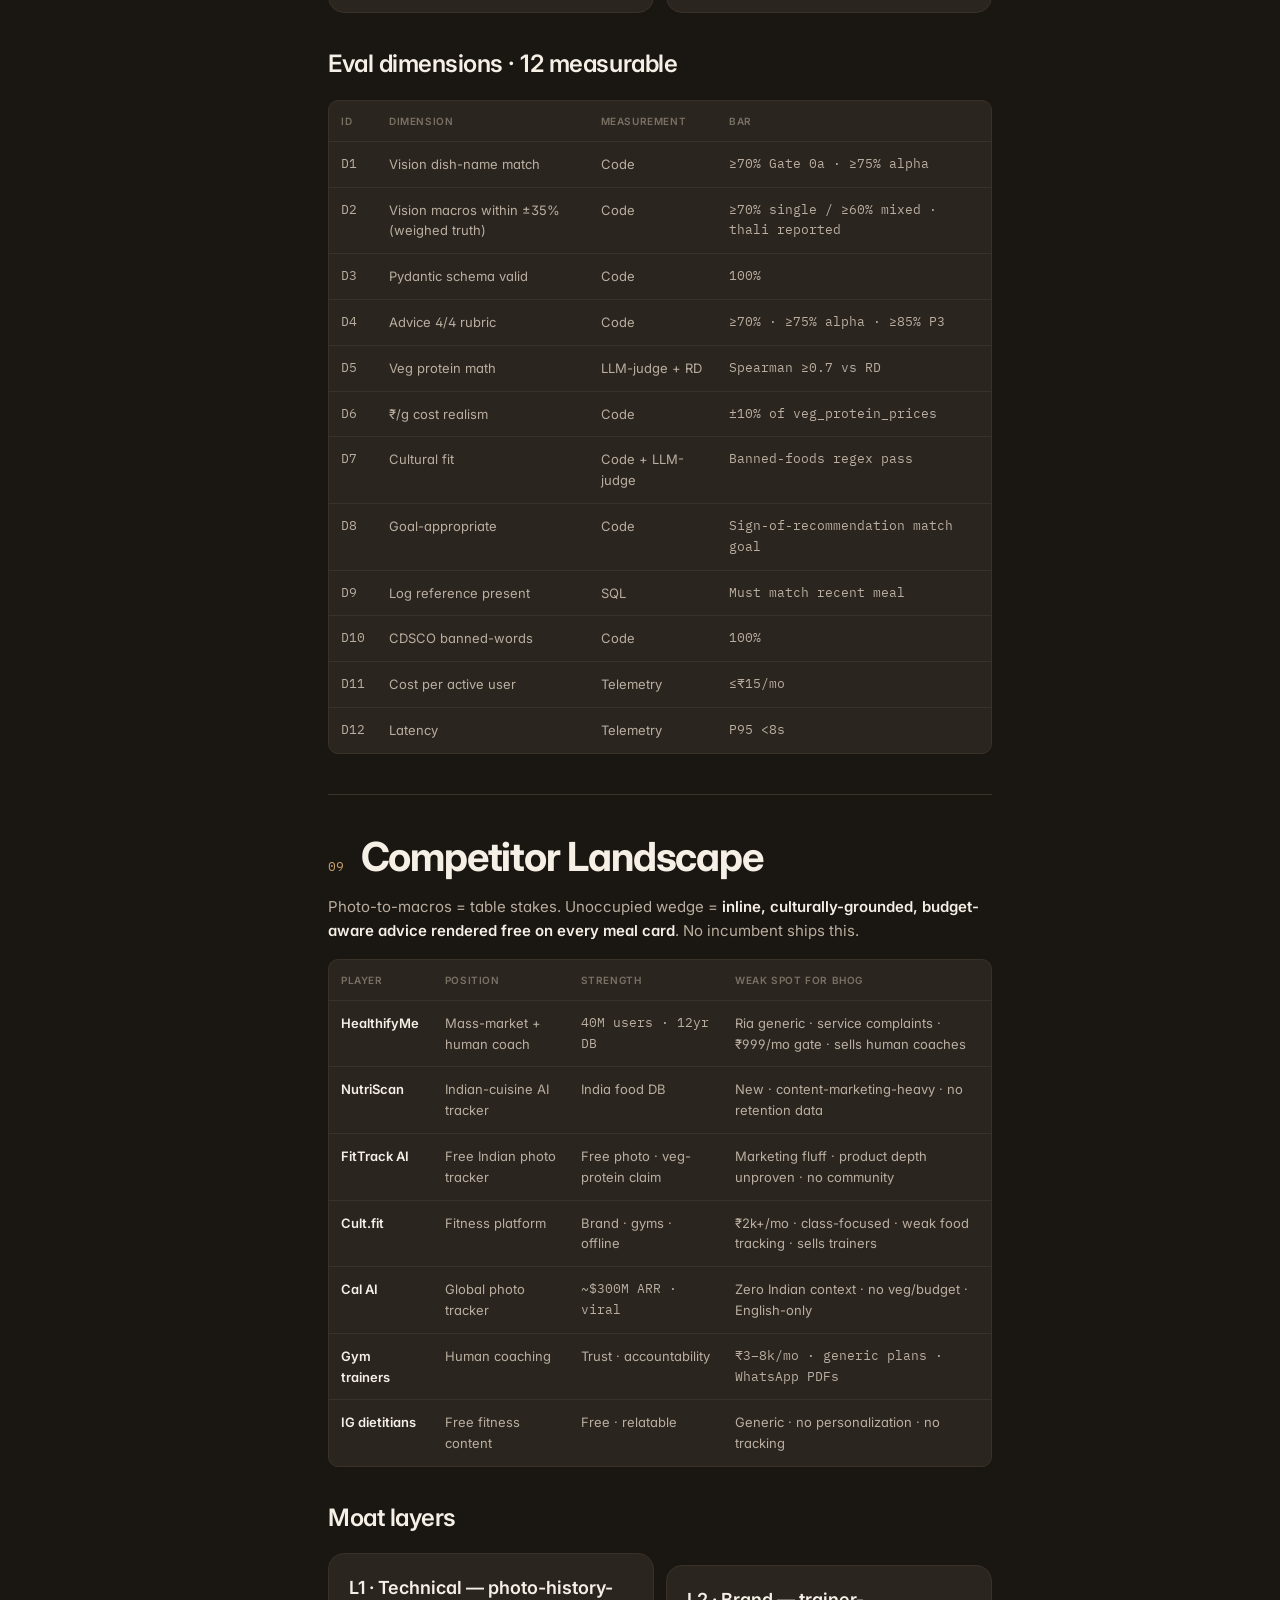
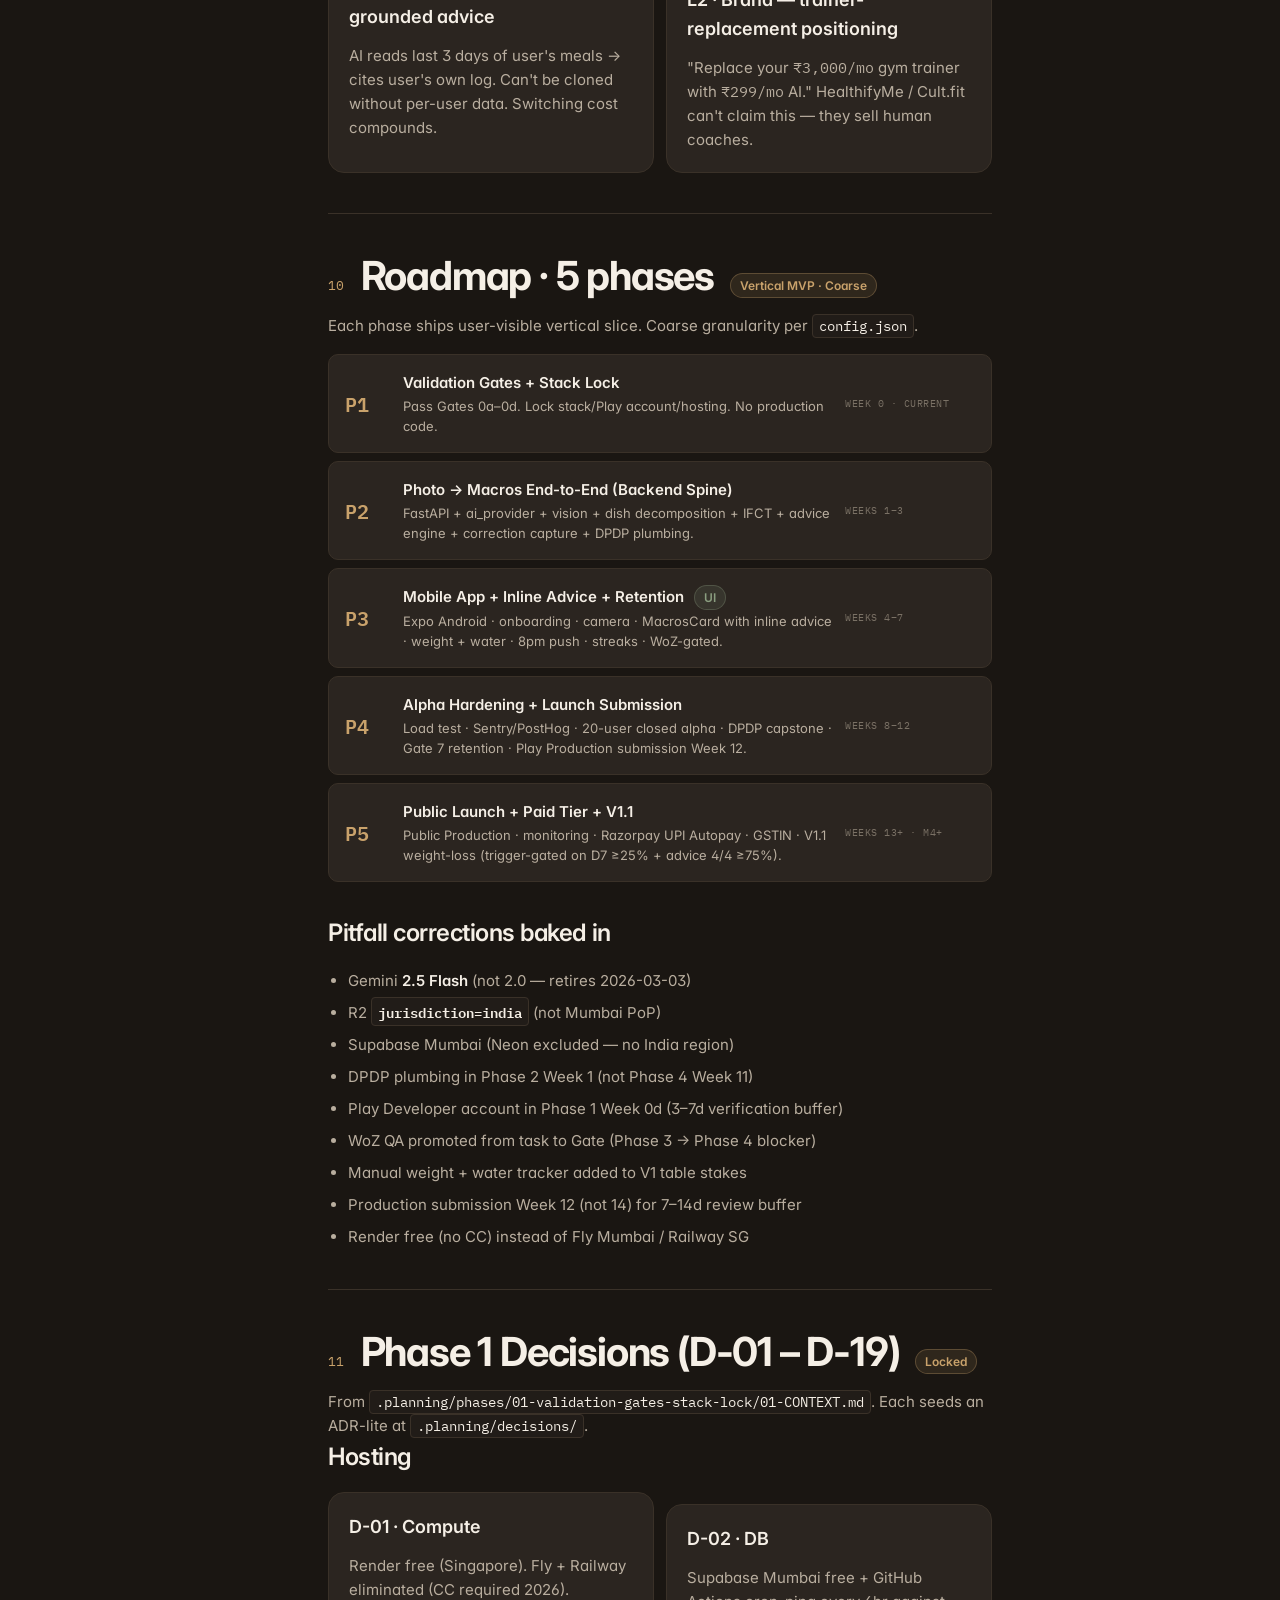
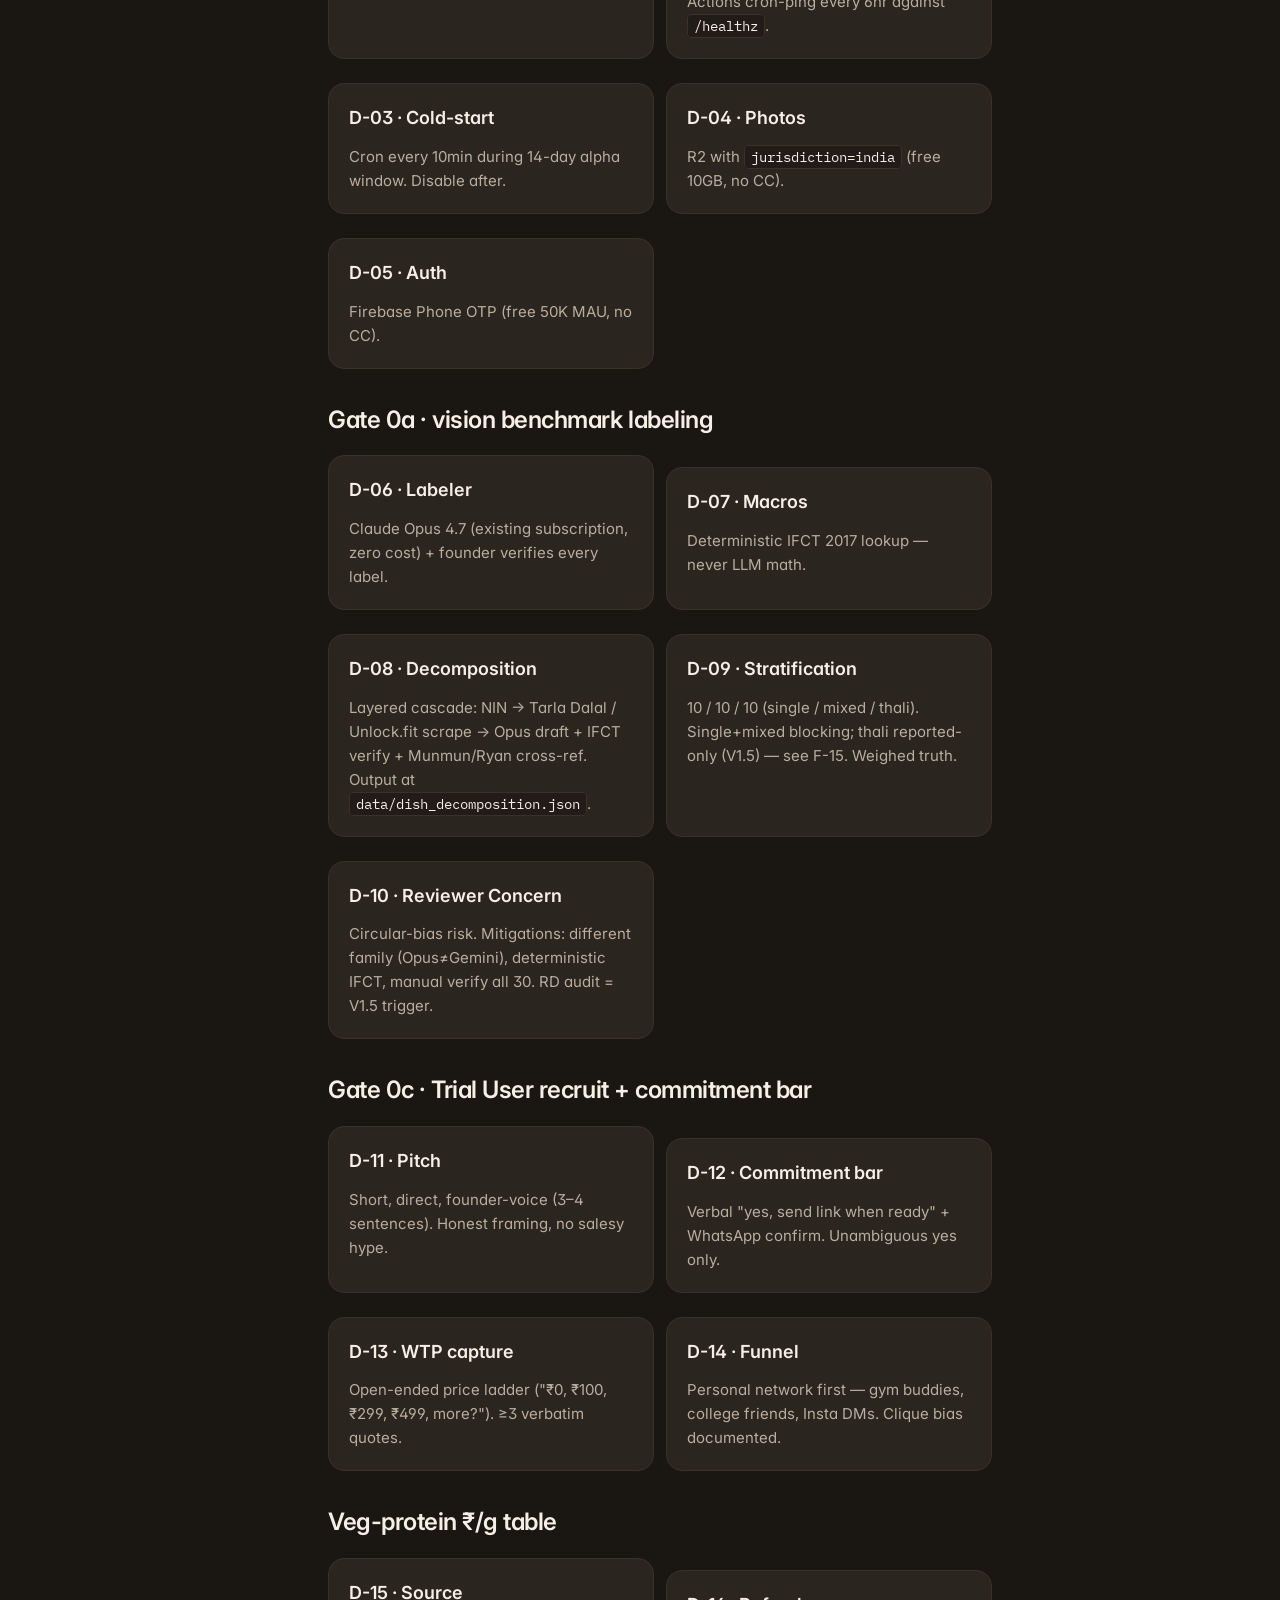
==== commit 568cb729: "docs: fold verified vision-accuracy critique into PITFALLS + Risks; recalibrate Gate-0a External adv" ====
--- a/.planning/specs/bhog-v1-design-spec.html
+++ b/.planning/specs/bhog-v1-design-spec.html
@@ -476,9 +476,9 @@
       <div class="nav-label">Execute</div>
       <button class="nav-item" data-target="roadmap"><span class="nav-num">10</span>Roadmap<span class="nav-meta">5</span></button>
       <button class="nav-item" data-target="decisions"><span class="nav-num">11</span>Phase 1 Decisions<span class="nav-meta">19</span></button>
-      <button class="nav-item" data-target="decisions-0602"><span class="nav-num">11b</span>Decisions · 2026-06-02<span class="nav-meta">14</span></button>
+      <button class="nav-item" data-target="decisions-0602"><span class="nav-num">11b</span>Decisions · 2026-06-02<span class="nav-meta">16</span></button>
       <button class="nav-item" data-target="checklist"><span class="nav-num">12</span>Week-1 Checklist<span class="nav-meta">23</span></button>
-      <button class="nav-item" data-target="risks"><span class="nav-num">13</span>Open Risks<span class="nav-meta">8</span></button>
+      <button class="nav-item" data-target="risks"><span class="nav-num">13</span>Open Risks<span class="nav-meta">11</span></button>
       <button class="nav-item" data-target="refs"><span class="nav-num">14</span>References</button>
       <button class="nav-item" data-target="sketches"><span class="nav-num">15</span>App Page Sketches<span class="nav-meta">4</span></button>
     </div>
@@ -935,7 +935,7 @@
         <thead><tr><th>ID</th><th>Dimension</th><th>Measurement</th><th>Bar</th></tr></thead>
         <tbody>
           <tr><td class="num">D1</td><td>Vision dish-name match</td><td>Code</td><td class="num">≥70% Gate 0a · ≥75% alpha</td></tr>
-          <tr><td class="num">D2</td><td>Vision macros within ±35%</td><td>Code</td><td class="num">≥60% per-bucket Gate 0a</td></tr>
+          <tr><td class="num">D2</td><td>Vision macros within ±35% (weighed truth)</td><td>Code</td><td class="num">≥70% single / ≥60% mixed · thali reported</td></tr>
           <tr><td class="num">D3</td><td>Pydantic schema valid</td><td>Code</td><td class="num">100%</td></tr>
           <tr><td class="num">D4</td><td>Advice 4/4 rubric</td><td>Code</td><td class="num">≥70% · ≥75% alpha · ≥85% P3</td></tr>
           <tr><td class="num">D5</td><td>Veg protein math</td><td>LLM-judge + RD</td><td class="num">Spearman ≥0.7 vs RD</td></tr>
@@ -1015,7 +1015,7 @@
         <div class="card"><h4 style="margin-top:0">D-06 · Labeler</h4><p>Claude Opus 4.7 (existing subscription, zero cost) + founder verifies every label.</p></div>
         <div class="card"><h4 style="margin-top:0">D-07 · Macros</h4><p>Deterministic IFCT 2017 lookup — never LLM math.</p></div>
         <div class="card"><h4 style="margin-top:0">D-08 · Decomposition</h4><p>Layered cascade: NIN → Tarla Dalal / Unlock.fit scrape → Opus draft + IFCT verify + Munmun/Ryan cross-ref. Output at <code>data/dish_decomposition.json</code>.</p></div>
-        <div class="card"><h4 style="margin-top:0">D-09 · Stratification</h4><p>10 / 10 / 10 (single / mixed / thali). Per-bucket pass bar.</p></div>
+        <div class="card"><h4 style="margin-top:0">D-09 · Stratification</h4><p>10 / 10 / 10 (single / mixed / thali). Single+mixed blocking; thali reported-only (V1.5) — see F-15. Weighed truth.</p></div>
         <div class="card"><h4 style="margin-top:0">D-10 · Reviewer Concern</h4><p>Circular-bias risk. Mitigations: different family (Opus≠Gemini), deterministic IFCT, manual verify all 30. RD audit = V1.5 trigger.</p></div>
       </div>
       <h3>Gate 0c · Trial User recruit + commitment bar</h3>
@@ -1055,6 +1055,8 @@
         <div class="card"><h4 style="margin-top:0">F-12 · CEO scope mapping</h4><p>REQ-CEO-01 → Phase 2 stub + Phase 4 wire · REQ-CEO-02 → Phase 2 cron + Phase 3 mobile · REQ-CEO-03 → Phase 3. Per the locked D-CEO file.</p></div>
         <div class="card"><h4 style="margin-top:0">F-13 · Data fix</h4><p><code>dish_decomposition.json</code> litti_chokha <code>ifct_id</code> → <code>oil_mustard</code> (was dangling <code>mustard_oil</code> — KeyError in <code>derive_macros()</code>).</p></div>
         <div class="card"><h4 style="margin-top:0">F-14 · Pile-1 pending</h4><p>The free authoritative dataset (name / license TBD by founder) feeds ground truth + the 50-dish whitelist. Last unblock before Phase-1 planning.</p></div>
+        <div class="card"><h4 style="margin-top:0">F-15 · Gate-0a recalibrated</h4><p><strong>Weighed-plate</strong> ground truth (not eyeballed); dish-ID (≥80%) scored <strong>separately</strong> from macro-accuracy (±35%: ≥70% single / ≥60% mixed); <strong>thali reported-only / non-blocking</strong> → V1.5; reference object mandatory; median/P75/P90 tail reported. Fixes the portion circular-bias (PITFALLS V-06).</p></div>
+        <div class="card"><h4 style="margin-top:0">F-16 · Accuracy reality</h4><p>External-review-verified: image-only calorie error floors ~26% (Nutrition5k, CVPR 2021); dish-ID is the easy ~20%, portion + hidden-oil is the binding error. Ingest <strong>INDB</strong> (Indian Nutrient Databank) for portion priors. Market "estimate/range"; moat = veg-protein advice, not exact kcal.</p></div>
       </div>
     </section>
 
@@ -1081,13 +1083,13 @@
       <h3>Gate 0a · Vision benchmark</h3>
       <div class="card" style="padding:0">
         <div class="check"><input type="checkbox" /><div class="body"><div class="title">⏰ DEFERRED — Acquire Gemini 2.5 Flash API key (Google AI Studio)</div><div class="meta">aistudio.google.com → Create API key · free 10 RPM / 250K TPM / 500 RPD · no CC · ~5 min · set GEMINI_API_KEY env</div></div></div>
-        <div class="check"><input type="checkbox" /><div class="body"><div class="title">⏰ DEFERRED — Photograph 30 of your own meals (10 single-dish · 10 mixed · 10 thali)</div><div class="meta">3–5 days · founder owns camera roll · per data/photos/CURATION-CHECKLIST.md</div></div></div>
+        <div class="check"><input type="checkbox" /><div class="body"><div class="title">⏰ DEFERRED — Photograph 30 of your own meals (10 single-dish · 10 mixed · 10 thali)</div><div class="meta">3–5 days · reference object (coin/palm) in ALL single+mixed · weigh each plate on a kitchen scale · per CURATION-CHECKLIST.md</div></div></div>
         <div class="check"><input type="checkbox" /><div class="body"><div class="title">⏰ DEFERRED — Verify data/dish_decomposition.json gram amounts vs Tarla Dalal / Unlock.fit / NIN</div><div class="meta">~3–4 hrs · CC drafted the 50-dish seed · founder verifies before Gate 0a labeling pass</div></div></div>
         <div class="check"><input type="checkbox" /><div class="body"><div class="title">⏰ DEFERRED — Verify data/ifct_lookup.json values vs IFCT 2017 PDF</div><div class="meta">~1–2 hrs · CC seeded ~90 common ingredients · founder cross-checks kcal / protein / carb / fat</div></div></div>
-        <div class="check"><input type="checkbox" /><div class="body"><div class="title">Write data/photos/&lt;bucket&gt;/labels_truth.csv as photos accumulate</div><div class="meta">filename · dish_id · portion_g · notes — matches dish_decomposition keys</div></div></div>
+        <div class="check"><input type="checkbox" /><div class="body"><div class="title">Weigh each plate (kitchen scale) → write labels_truth.csv with WEIGHED grams</div><div class="meta">filename · dish_id · weighed_total_g · component_weights_g · has_reference_object · notes (recalibrated 2026-06-02)</div></div></div>
         <div class="check"><input type="checkbox" /><div class="body"><div class="title">Opus 4.7 labels each photo blind → labels_opus.csv</div><div class="meta">Run via Claude CLI · founder verifies every single label per D-06</div></div></div>
         <div class="check"><input type="checkbox" /><div class="body"><div class="title">Run each photo through Gemini 2.5 Flash via Phase 2 evals/gate_0a_vision.py</div><div class="meta">Built per evals/gate_0a_vision.md skeleton · Phase 2 Week 1 deliverable</div></div></div>
-        <div class="check"><input type="checkbox" /><div class="body"><div class="title">Score: ≥70% dish-name · ≥60% macros within ±35% · per-bucket pass</div><div class="meta">Fail → improve prompt with in-context examples · retry · or try Qwen 2.5 VL via OpenRouter</div></div></div>
+        <div class="check"><input type="checkbox" /><div class="body"><div class="title">Score (separate bars): dish-ID ≥80% · macros ±35% ≥70% single / ≥60% mixed · thali reported-only</div><div class="meta">Weighed truth · report median+P75/P90 tail · fail → few-shot prompt · retry · Qwen 2.5 VL fallback</div></div></div>
         <div class="check"><input type="checkbox" /><div class="body"><div class="title">Document Gate 0a pass/fail in .planning/decisions/YYYY-MM-DD-gate-0a-{pass|fail}.md</div><div class="meta">Per D-19 format</div></div></div>
       </div>
 
@@ -1135,13 +1137,16 @@
       <div class="section-head"><span class="section-num">13</span><h2>Open Risks &amp; Reviewer Concerns</h2></div>
       <div class="card-grid cols-2">
         <div class="card"><span class="badge risk">CIRCULAR-BIAS</span><h4>Opus labels another LLM</h4><p>D-06 uses Opus to label for Gemini under test. Different family + IFCT-deterministic macros + every-label verification mitigate. RD audit = V1.5 trigger.</p></div>
-        <div class="card"><span class="badge risk">TIMELINE</span><h4>First-time RN shipper drift</h4><p>14-week target may stretch 18–20. Mitigation: Expo managed workflow, Hello-World Week 1, EAS configured Week 1, 5–10d buffer.</p></div>
+        <div class="card"><span class="badge locked">RESOLVED</span><h4>RN timeline</h4><p>Founder has ample React Native experience (F-10 · 2026-06-02) → <strong>10–12 week</strong> path locked. First-timer 14–20wk swing + RN-spike pivot trigger dropped.</p></div>
         <div class="card"><span class="badge risk">VENDOR</span><h4>Provider free-tier rate limits</h4><p>Gemini 10 RPM caps ~50 lunch-concurrent. Mitigation: 429-fallback chain, OpenRouter fallback drill 24h, per-call provider tag.</p></div>
         <div class="card"><span class="badge risk">MOAT</span><h4>Advice "on the side" temptation</h4><p>Doc corrected to inline-on-every-card. If P3 UI ever buries advice in coach tab, moat collapses. Locked Invariant in Card Demo.</p></div>
         <div class="card"><span class="badge pending">DEMAND</span><h4>No verbatim ₹299 quote yet</h4><p>Gate 0c closes this Week 1. Below 3 quotes → pricing thesis weakens → re-evaluate paid tier model before Phase 5.</p></div>
         <div class="card"><span class="badge pending">VISION</span><h4>Thali photo accuracy untested</h4><p>Lit shows 49–76% error on multi-item dishes. Gate 0a thali bucket tests. Fail → "snap each item separately" UX V1.</p></div>
         <div class="card"><span class="badge deferred">V1.5</span><h4>Two-persona temptation</h4><p>"Target both" instinct re-surfaces. V1 locks one (youth muscle-gain). Weight-loss = V1.1 trigger-gated. Housewife = V2 separate brand.</p></div>
         <div class="card"><span class="badge deferred">V2</span><h4>Cal AI competitive durability</h4><p>Cal AI can ship Indian context with prompt update. Real durable moat = dataset (post-PMF) + brand. 6–12mo head-start realistic, not "forever."</p></div>
+        <div class="card"><span class="badge risk">GROUND-TRUTH</span><h4>Our "truth" may be wrong the same way the model is</h4><p>Gate-0a truth macros = founder's <em>eyeballed</em> <code>portion_g</code> run through the Opus-drafted (<code>verified_by:null</code>) decomposition table — the same pipeline that scores Gemini. So the gate measures agreement-between-two-estimates, not accuracy. Circular on <strong>portions</strong>, not just labels (D-10). Until plates are weighed + rows verified, a pass ≠ field accuracy. Verified: humans get only ~5/20 photos within ±20% (PMID 30401671).</p></div>
+        <div class="card"><span class="badge risk">ACCURACY-CEILING</span><h4>Image-only calorie error floors at ~26%</h4><p>Best published single-RGB calorie model = ~26.1% mean error; only depth (which we lack) halves it to ~16.5% (Nutrition5k, CVPR 2021). Geometry-driven (monocular scale ambiguity), measured on clean Western plates — Indian phone photos + hidden ghee + thali are harder. ±35% is fine on the mean, fails on the tail. → market "estimate/range", enforce reference object, moat = veg-protein advice not exact kcal.</p></div>
+        <div class="card"><span class="badge risk">COMPETITION</span><h4>HealthifyMe "Snap" already shipped this (2023)</h4><p>Launched Sept 2023: 150k food items, GPT-4 Turbo Vision + fine-tuned ensemble + humans-in-loop, ~75% accuracy, 40M+ users (verified, OpenAI case study). Lesson that helps us: even the incumbent uses GPT-4V <em>plus</em> fine-tuned <em>plus</em> humans and still claims only ~75% — validates anti-pattern #4. Moat is NOT photo accuracy (capped ~75%); it's budget-aware veg-protein-gap advice grounded in the user's own log. Direct AI-photo rivals: Shellel, NutriScan, FitTrack AI.</p></div>
       </div>
     </section>
 
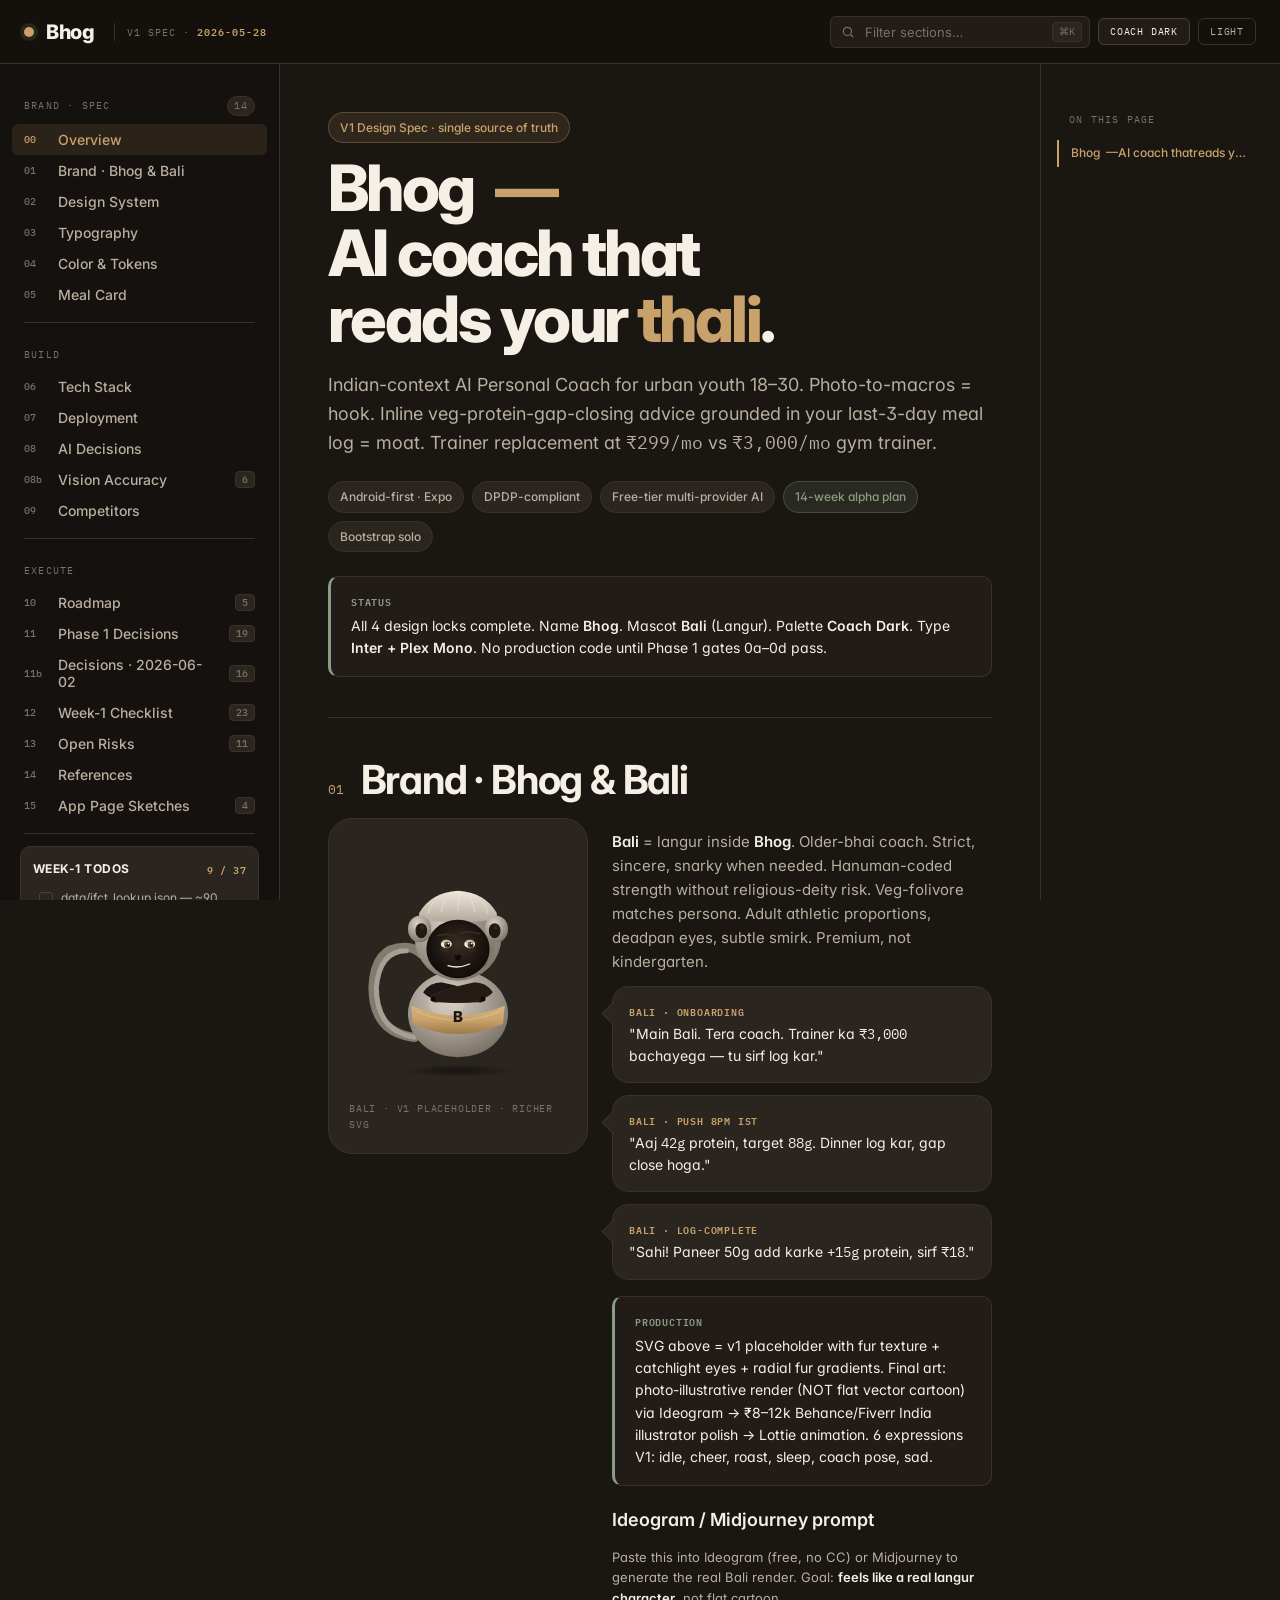
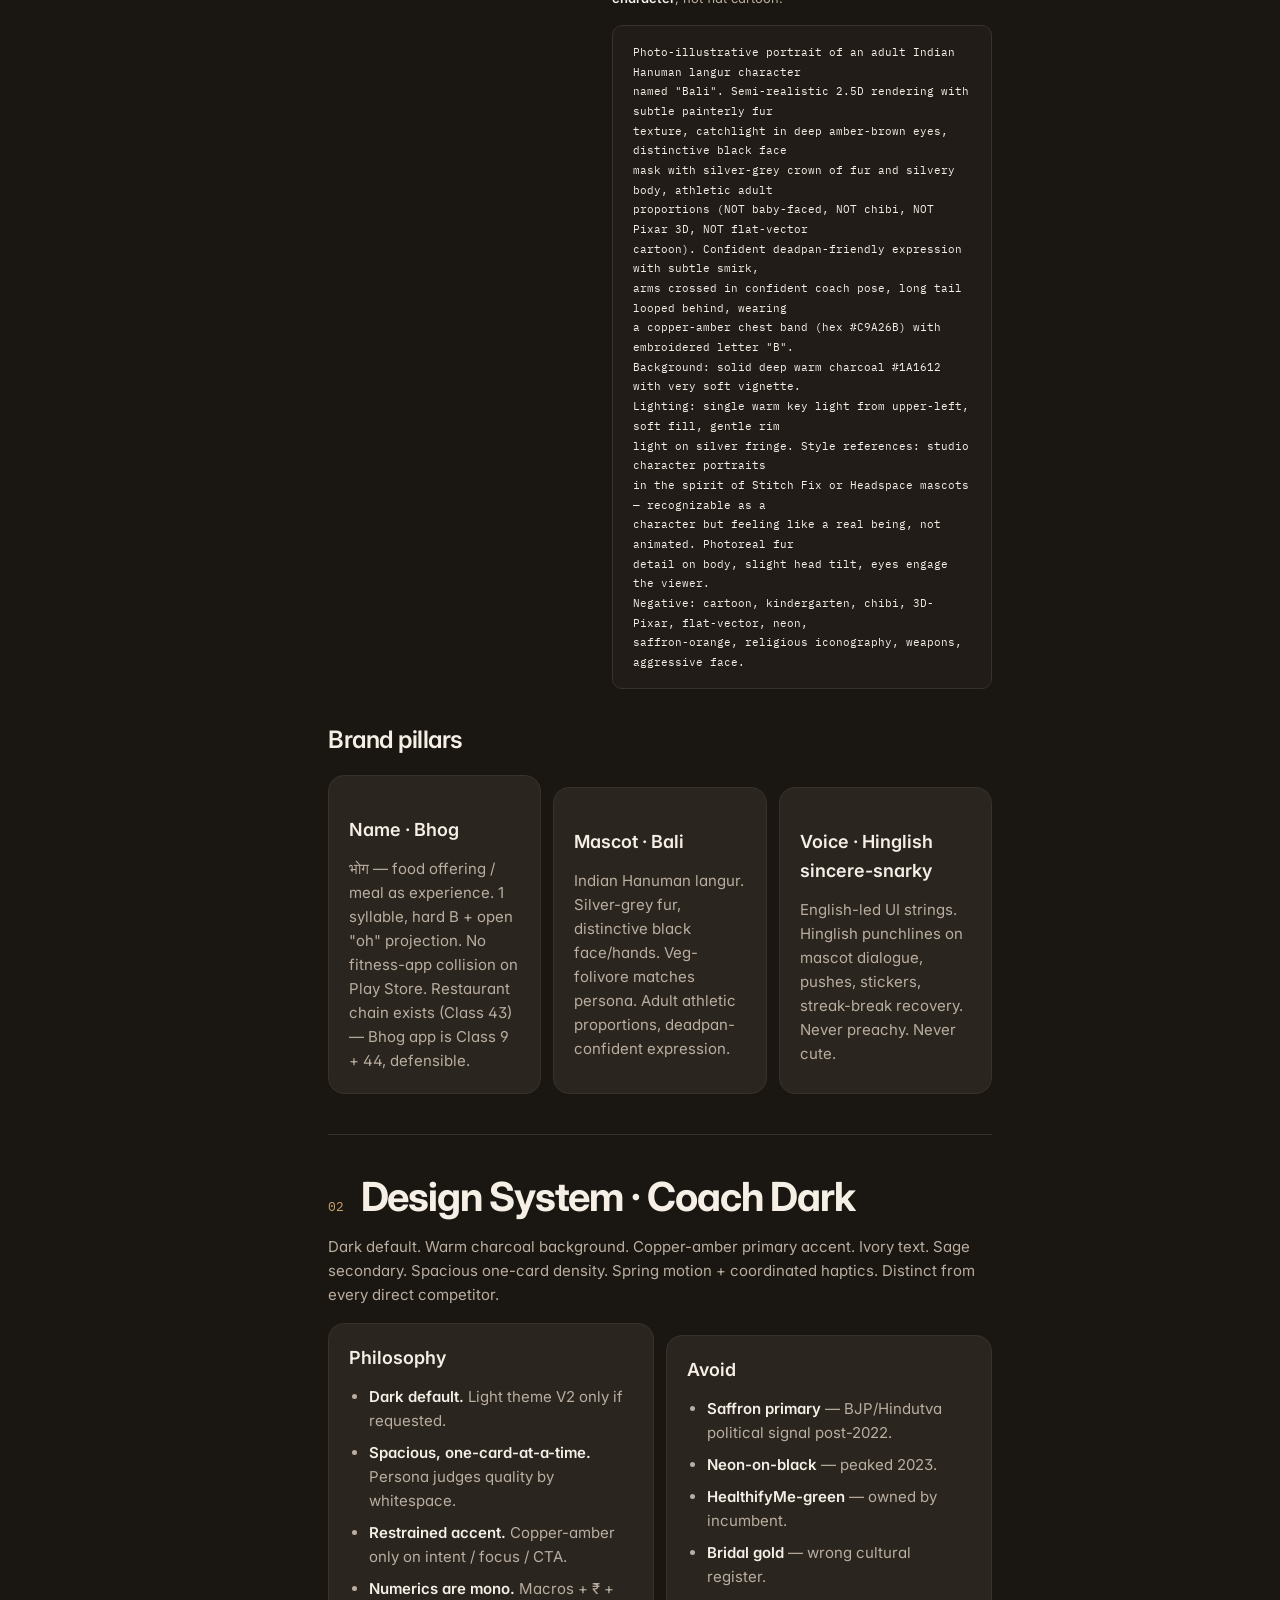
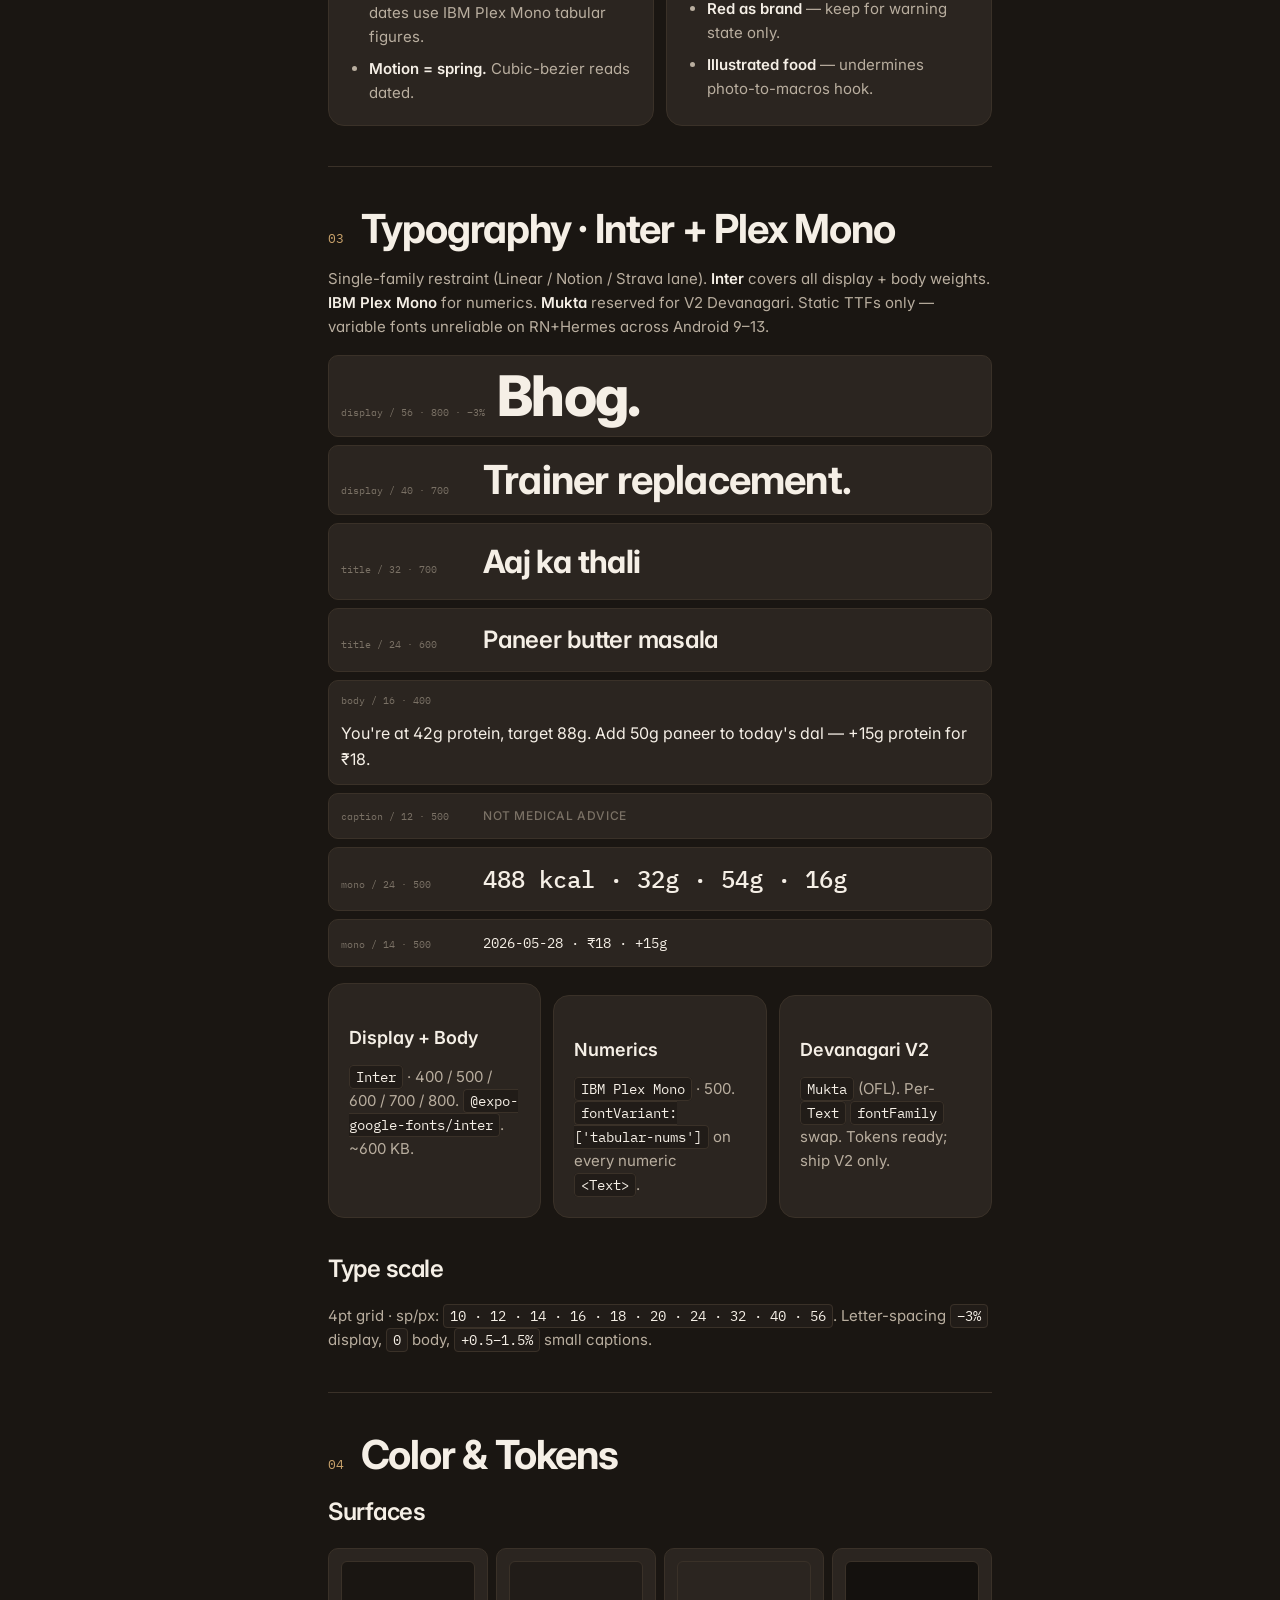
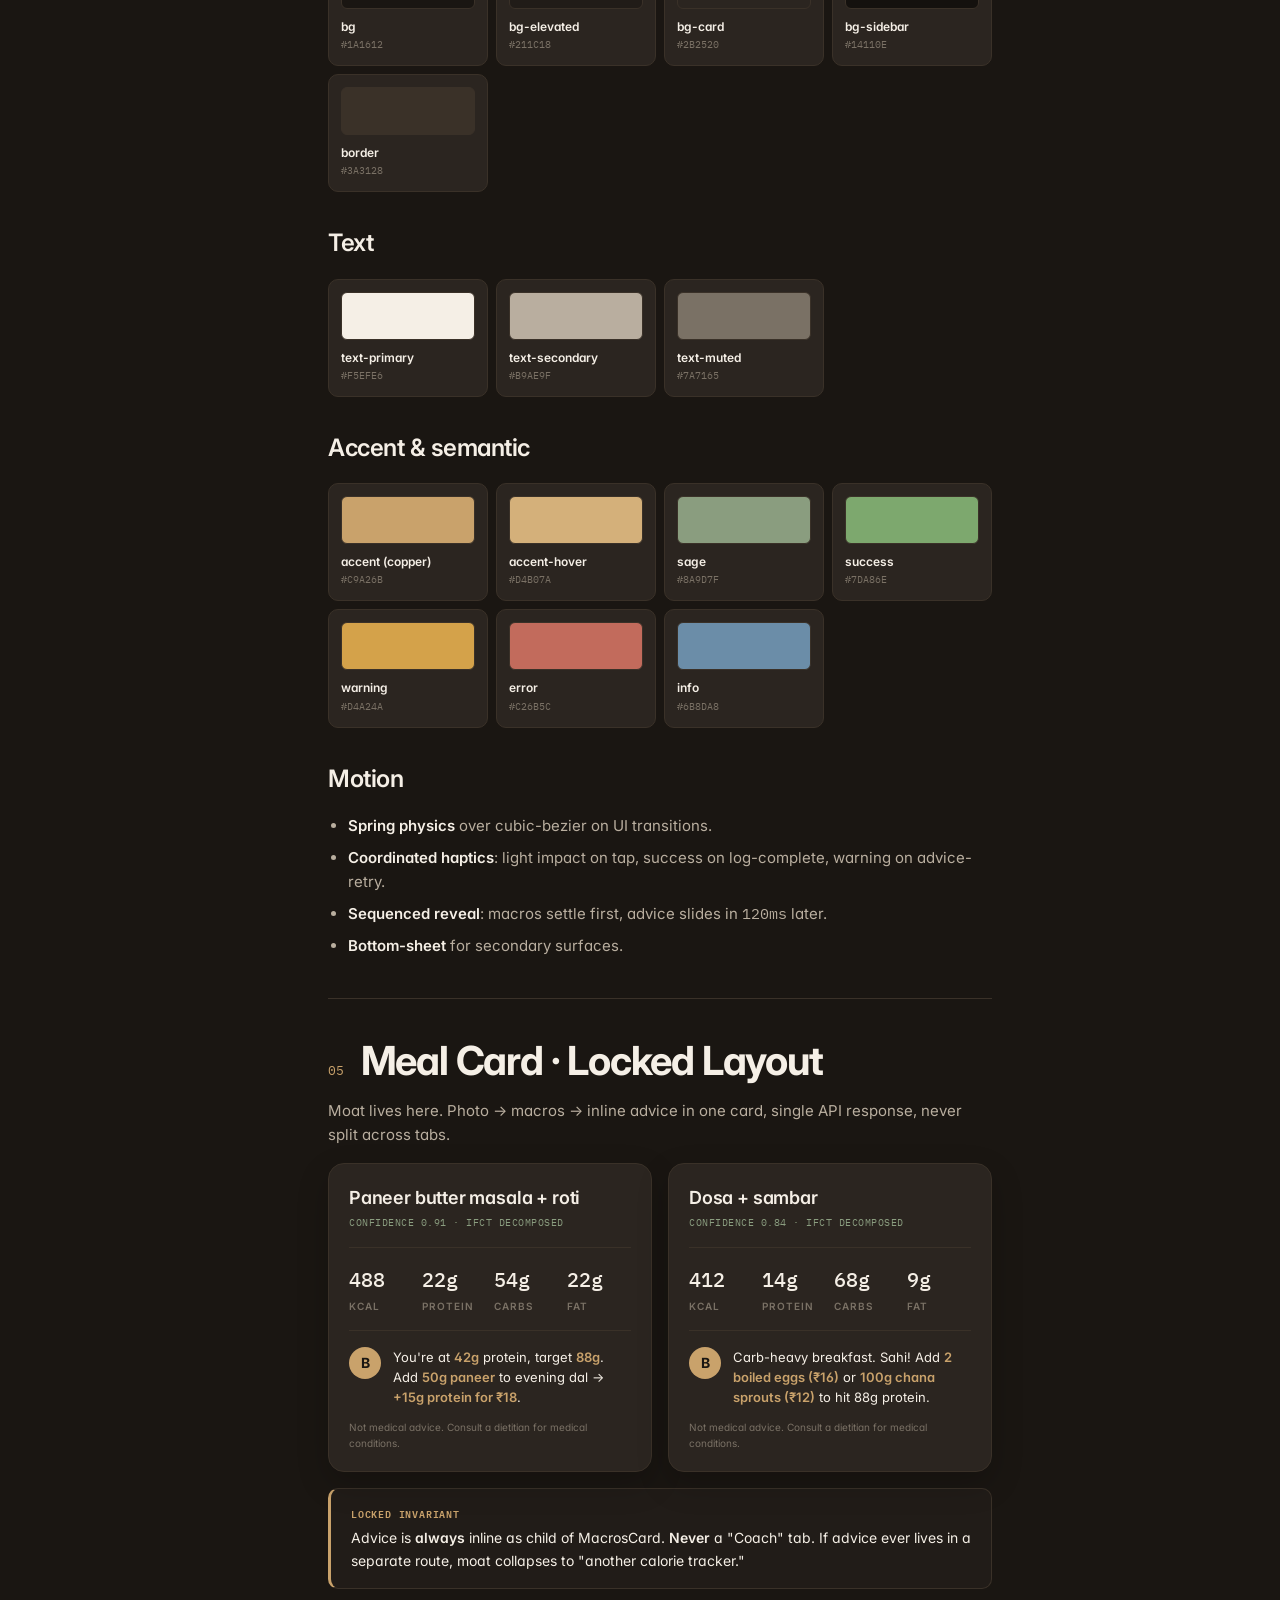
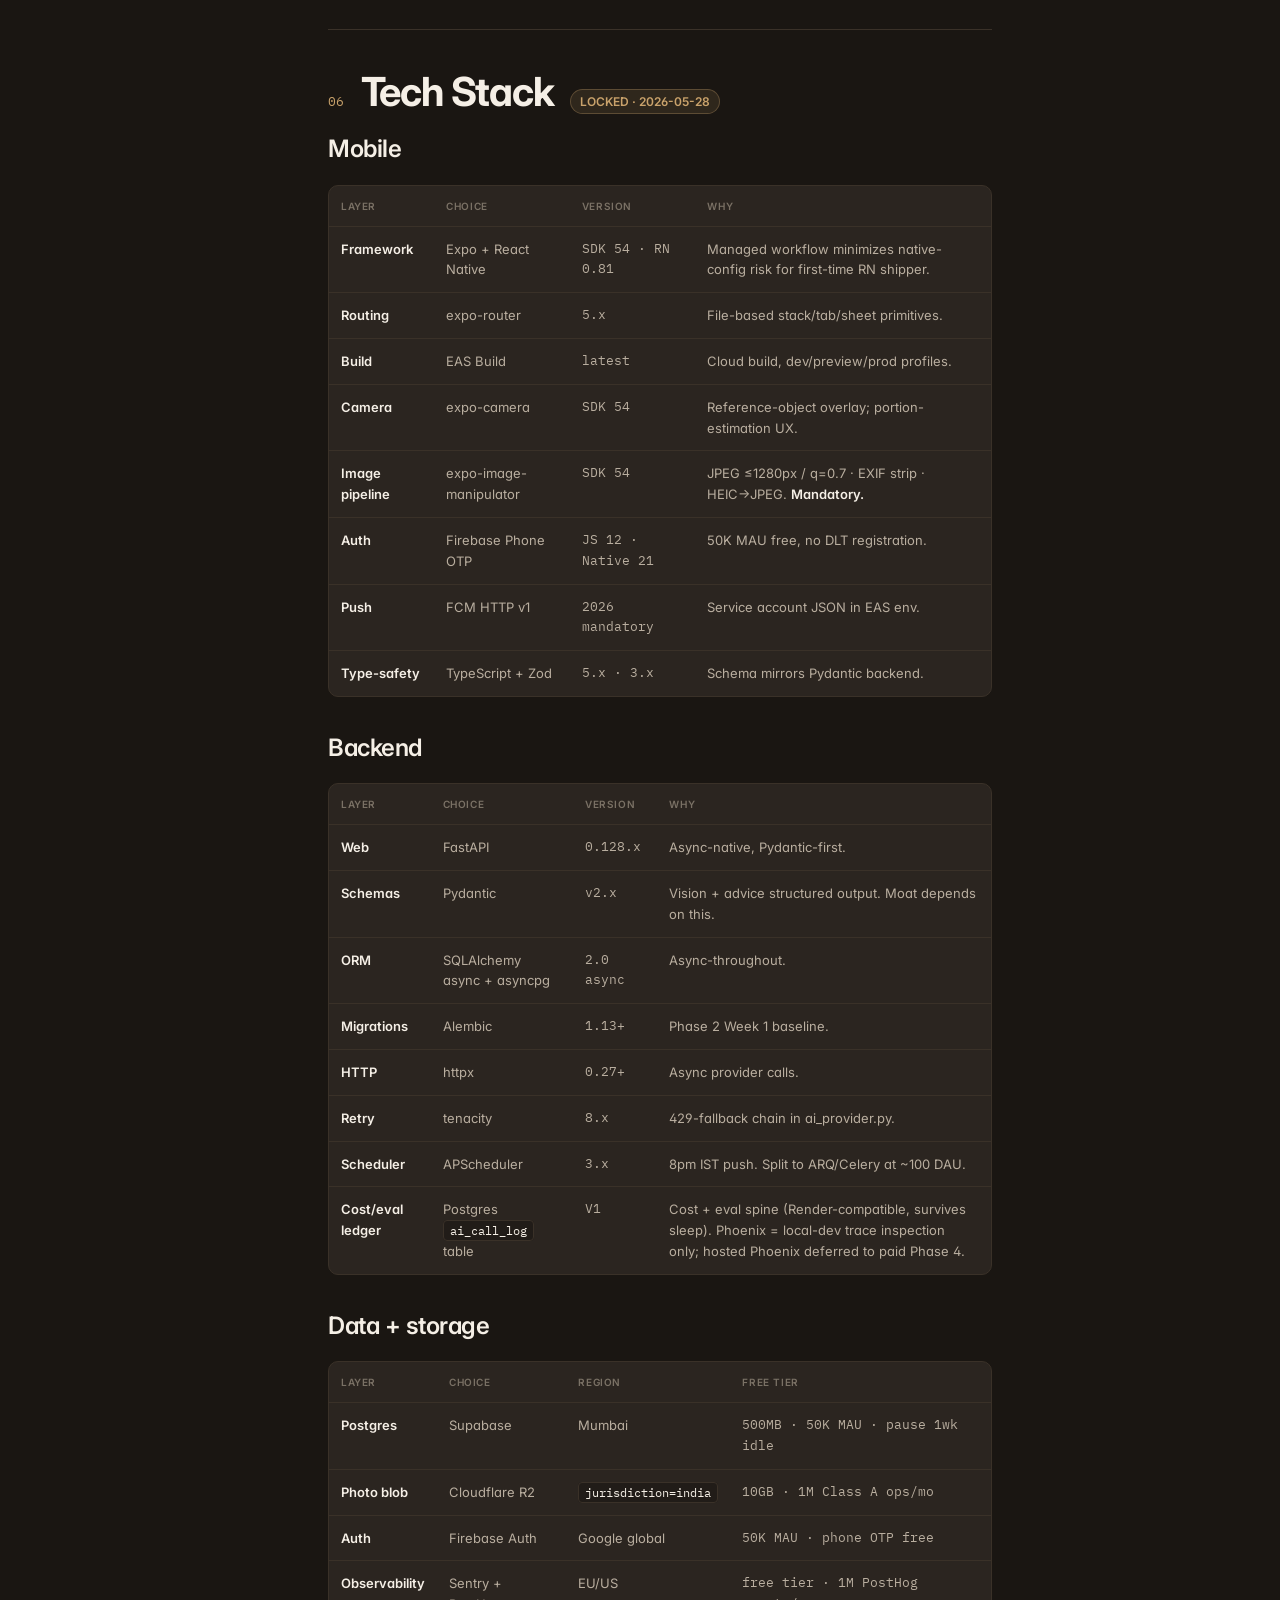
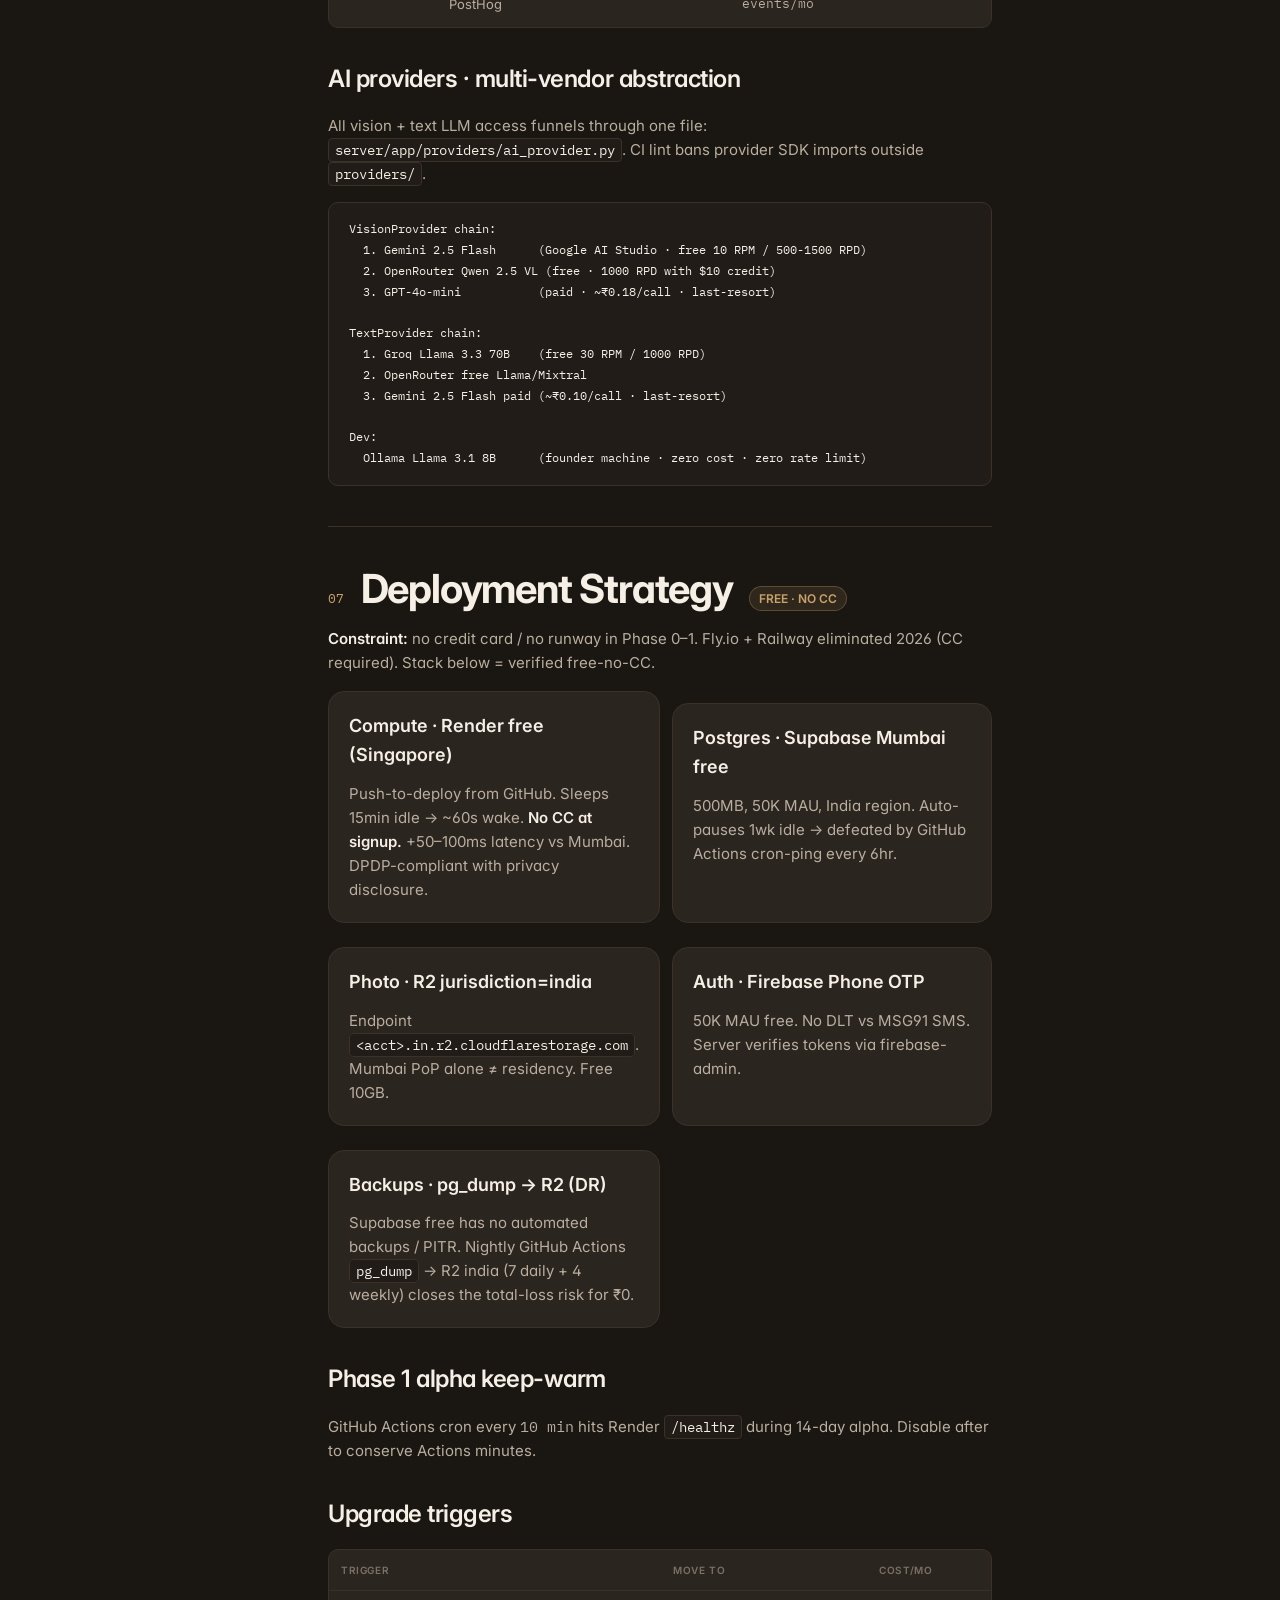
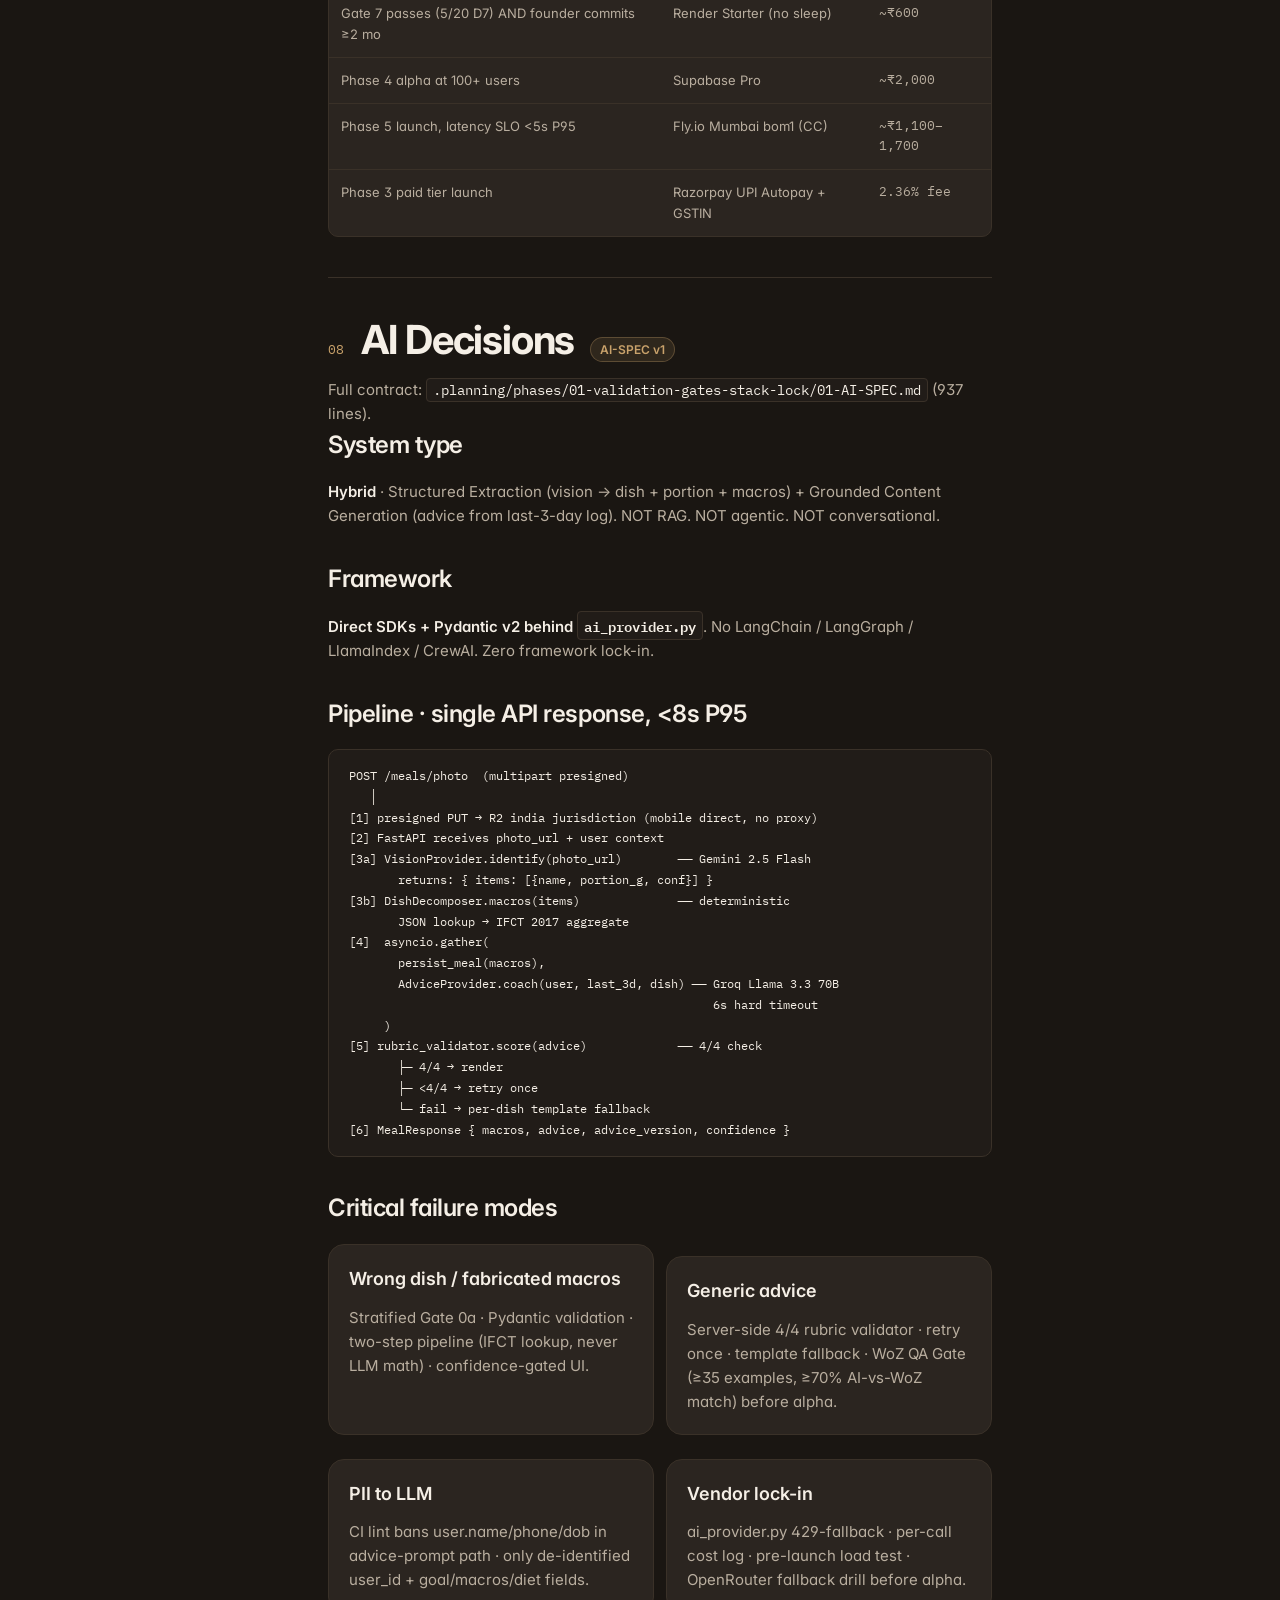
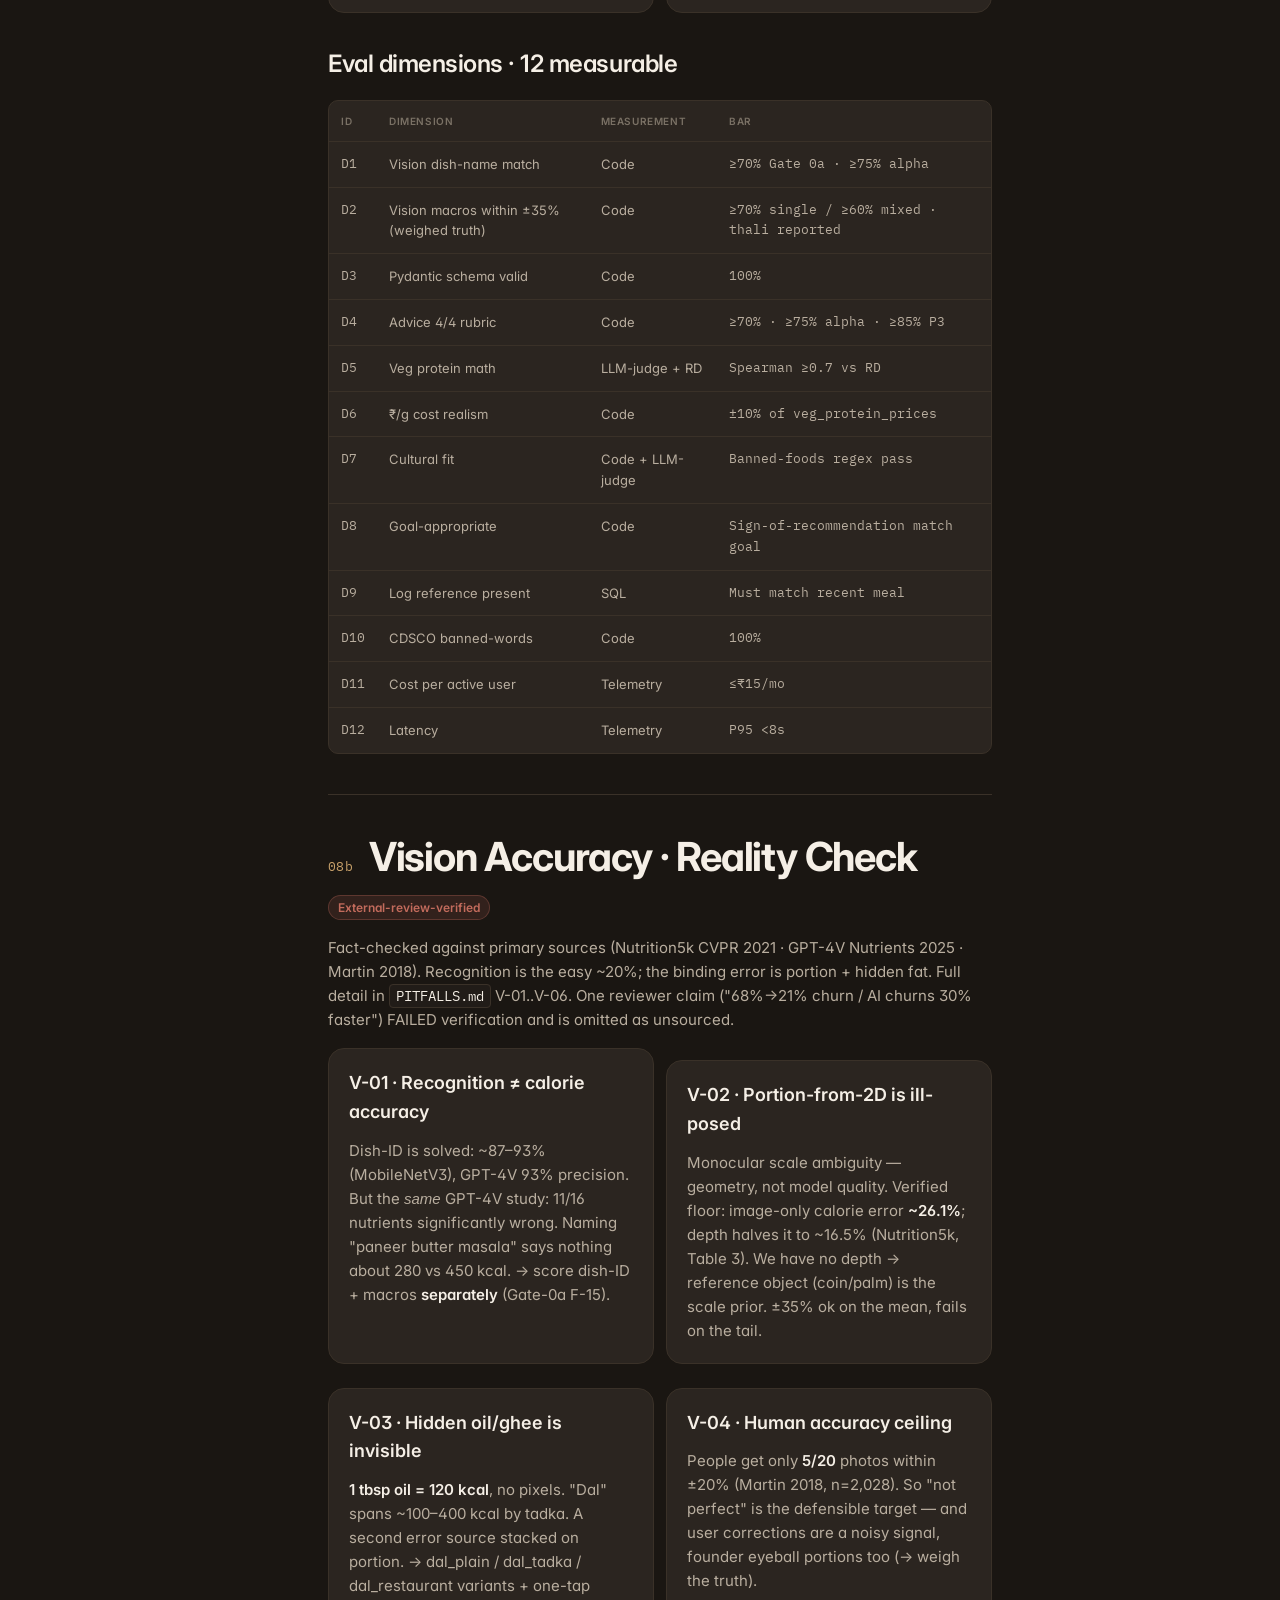
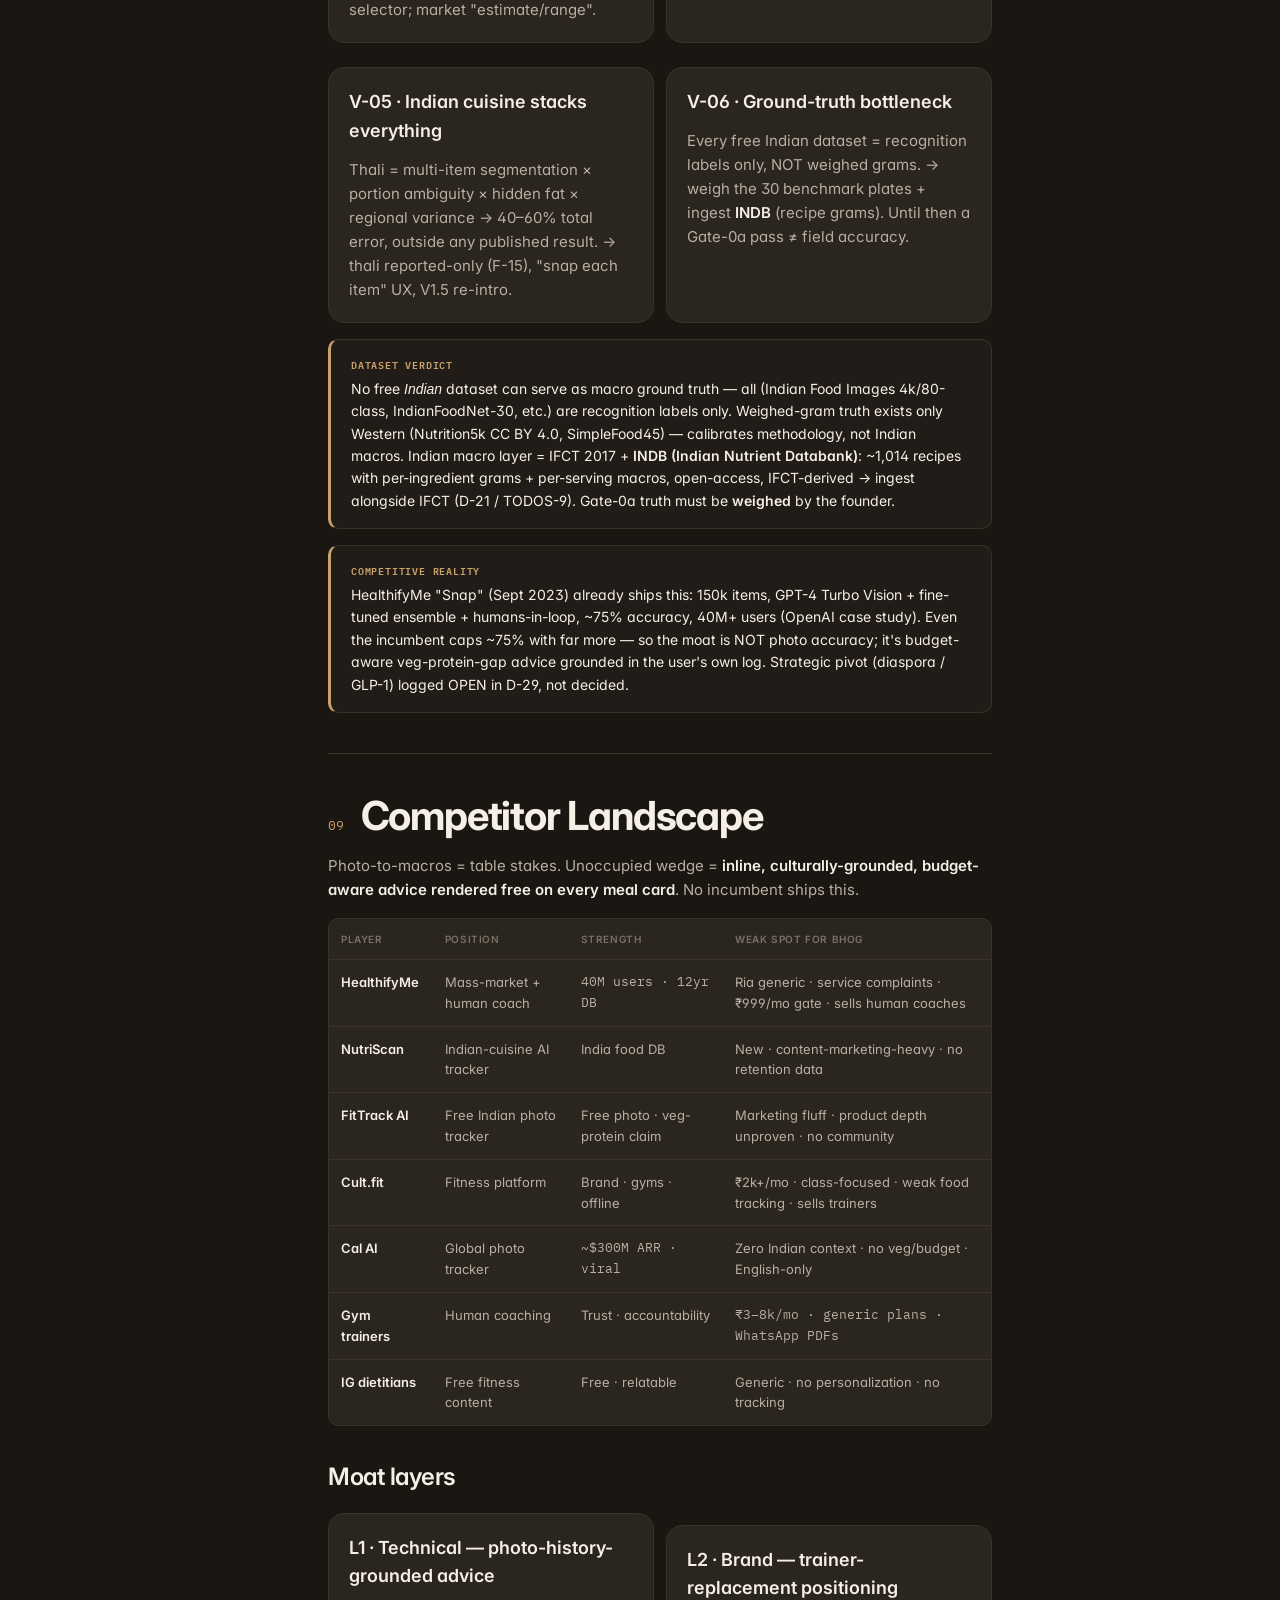
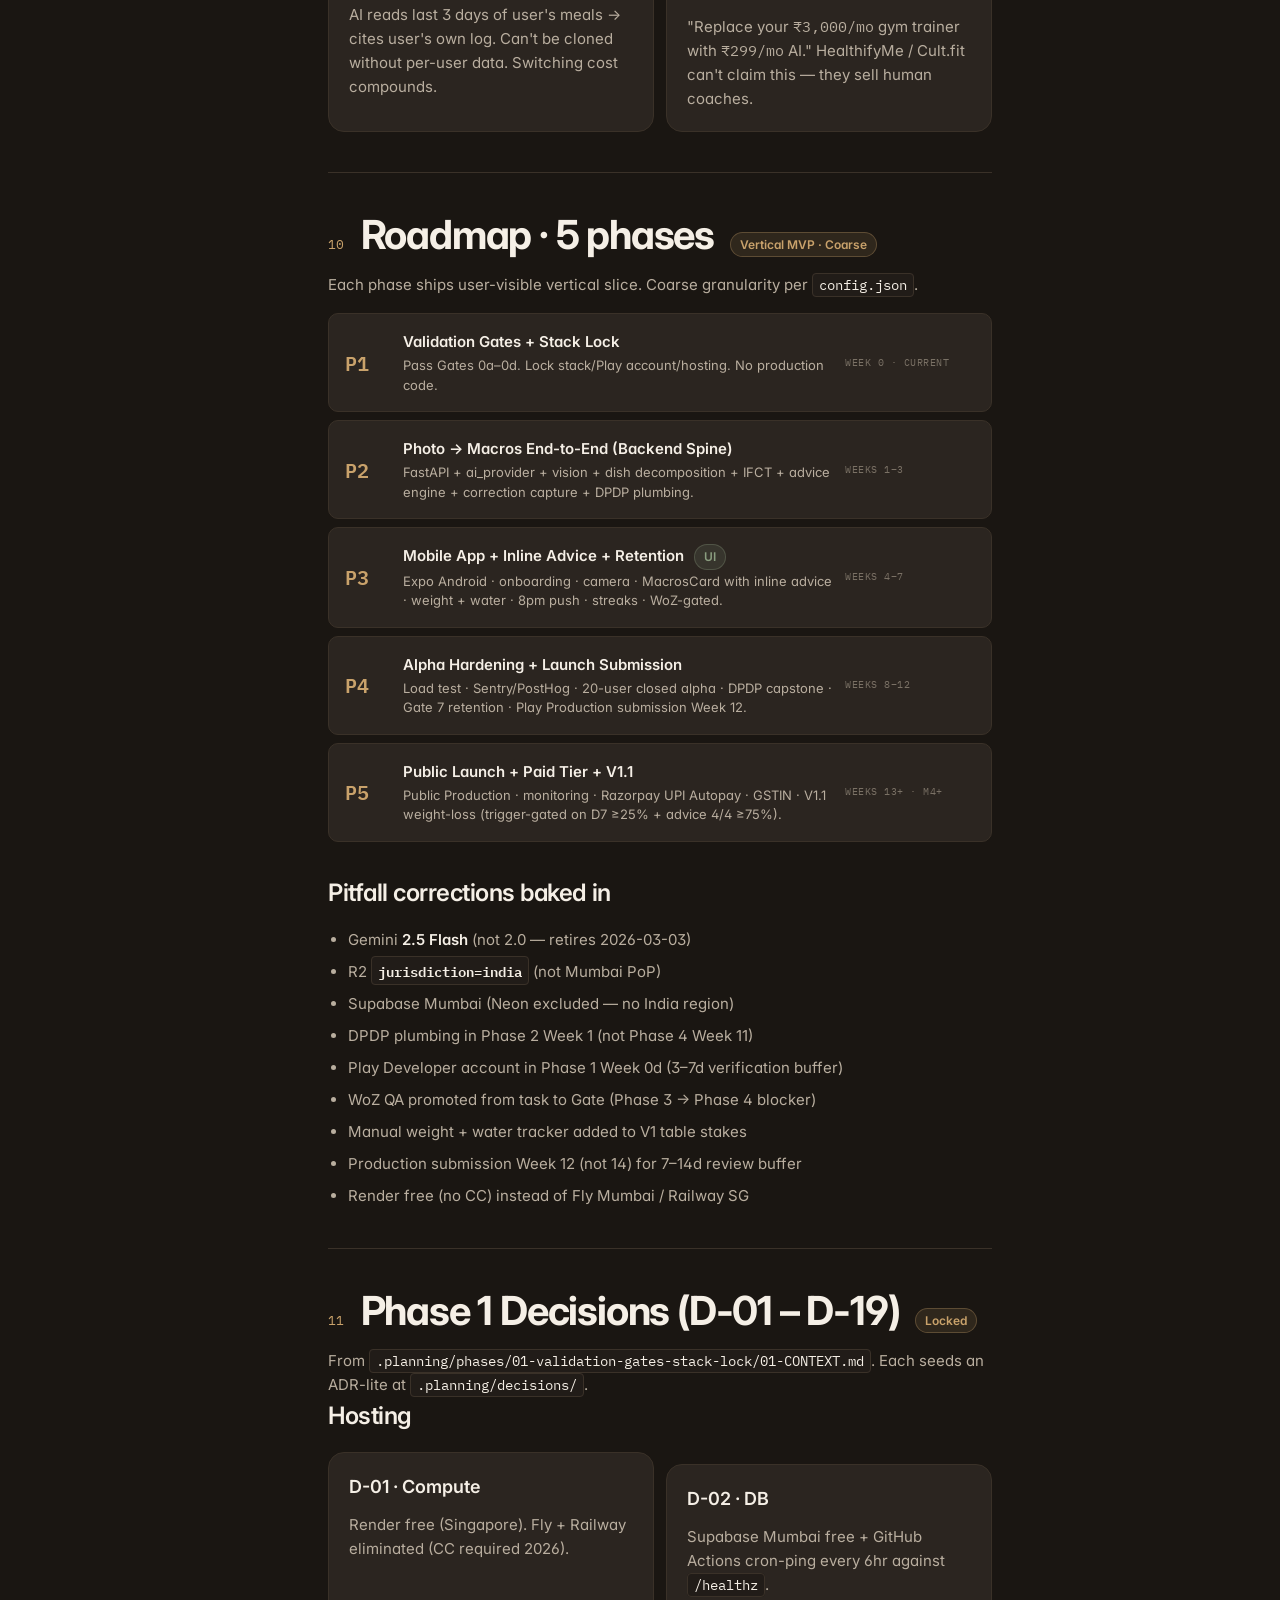
==== commit dd1803f4: "docs(spec): add "Vision Accuracy · Reality Check" section (08b) to master HTML Mirror the full exter" ====
--- a/.planning/specs/bhog-v1-design-spec.html
+++ b/.planning/specs/bhog-v1-design-spec.html
@@ -469,6 +469,7 @@
       <button class="nav-item" data-target="stack"><span class="nav-num">06</span>Tech Stack</button>
       <button class="nav-item" data-target="deploy"><span class="nav-num">07</span>Deployment</button>
       <button class="nav-item" data-target="ai"><span class="nav-num">08</span>AI Decisions</button>
+      <button class="nav-item" data-target="vision-accuracy"><span class="nav-num">08b</span>Vision Accuracy<span class="nav-meta">6</span></button>
       <button class="nav-item" data-target="competitors"><span class="nav-num">09</span>Competitors</button>
     </div>
     <div class="nav-divider"></div>
@@ -950,6 +951,22 @@
       </table></div>
     </section>
 
+    <!-- 08b VISION ACCURACY -->
+    <section class="block" id="vision-accuracy">
+      <div class="section-head"><span class="section-num">08b</span><h2>Vision Accuracy · Reality Check</h2><span class="badge risk">External-review-verified</span></div>
+      <p>Fact-checked against primary sources (Nutrition5k CVPR 2021 · GPT-4V Nutrients 2025 · Martin 2018). Recognition is the easy ~20%; the binding error is portion + hidden fat. Full detail in <code>PITFALLS.md</code> V-01..V-06. One reviewer claim ("68%→21% churn / AI churns 30% faster") FAILED verification and is omitted as unsourced.</p>
+      <div class="card-grid cols-2">
+        <div class="card"><h4 style="margin-top:0">V-01 · Recognition ≠ calorie accuracy</h4><p>Dish-ID is solved: ~87–93% (MobileNetV3), GPT-4V 93% precision. But the <em>same</em> GPT-4V study: 11/16 nutrients significantly wrong. Naming "paneer butter masala" says nothing about 280 vs 450 kcal. → score dish-ID + macros <strong>separately</strong> (Gate-0a F-15).</p></div>
+        <div class="card"><h4 style="margin-top:0">V-02 · Portion-from-2D is ill-posed</h4><p>Monocular scale ambiguity — geometry, not model quality. Verified floor: image-only calorie error <strong>~26.1%</strong>; depth halves it to ~16.5% (Nutrition5k, Table 3). We have no depth → reference object (coin/palm) is the scale prior. ±35% ok on the mean, fails on the tail.</p></div>
+        <div class="card"><h4 style="margin-top:0">V-03 · Hidden oil/ghee is invisible</h4><p><strong>1 tbsp oil = 120 kcal</strong>, no pixels. "Dal" spans ~100–400 kcal by tadka. A second error source stacked on portion. → dal_plain / dal_tadka / dal_restaurant variants + one-tap selector; market "estimate/range".</p></div>
+        <div class="card"><h4 style="margin-top:0">V-04 · Human accuracy ceiling</h4><p>People get only <strong>5/20</strong> photos within ±20% (Martin 2018, n=2,028). So "not perfect" is the defensible target — and user corrections are a noisy signal, founder eyeball portions too (→ weigh the truth).</p></div>
+        <div class="card"><h4 style="margin-top:0">V-05 · Indian cuisine stacks everything</h4><p>Thali = multi-item segmentation × portion ambiguity × hidden fat × regional variance → 40–60% total error, outside any published result. → thali reported-only (F-15), "snap each item" UX, V1.5 re-intro.</p></div>
+        <div class="card"><h4 style="margin-top:0">V-06 · Ground-truth bottleneck</h4><p>Every free Indian dataset = recognition labels only, NOT weighed grams. → weigh the 30 benchmark plates + ingest <strong>INDB</strong> (recipe grams). Until then a Gate-0a pass ≠ field accuracy.</p></div>
+      </div>
+      <div class="callout"><div class="lbl">Dataset verdict</div><div class="body">No free <em>Indian</em> dataset can serve as macro ground truth — all (Indian Food Images 4k/80-class, IndianFoodNet-30, etc.) are recognition labels only. Weighed-gram truth exists only Western (Nutrition5k CC BY 4.0, SimpleFood45) — calibrates methodology, not Indian macros. Indian macro layer = IFCT 2017 + <strong>INDB (Indian Nutrient Databank)</strong>: ~1,014 recipes with per-ingredient grams + per-serving macros, open-access, IFCT-derived → ingest alongside IFCT (D-21 / TODOS-9). Gate-0a truth must be <strong>weighed</strong> by the founder.</div></div>
+      <div class="callout"><div class="lbl">Competitive reality</div><div class="body">HealthifyMe "Snap" (Sept 2023) already ships this: 150k items, GPT-4 Turbo Vision + fine-tuned ensemble + humans-in-loop, ~75% accuracy, 40M+ users (OpenAI case study). Even the incumbent caps ~75% with far more — so the moat is NOT photo accuracy; it's budget-aware veg-protein-gap advice grounded in the user's own log. Strategic pivot (diaspora / GLP-1) logged OPEN in D-29, not decided.</div></div>
+    </section>
+
     <!-- 09 COMPETITORS -->
     <section class="block" id="competitors">
       <div class="section-head"><span class="section-num">09</span><h2>Competitor Landscape</h2></div>
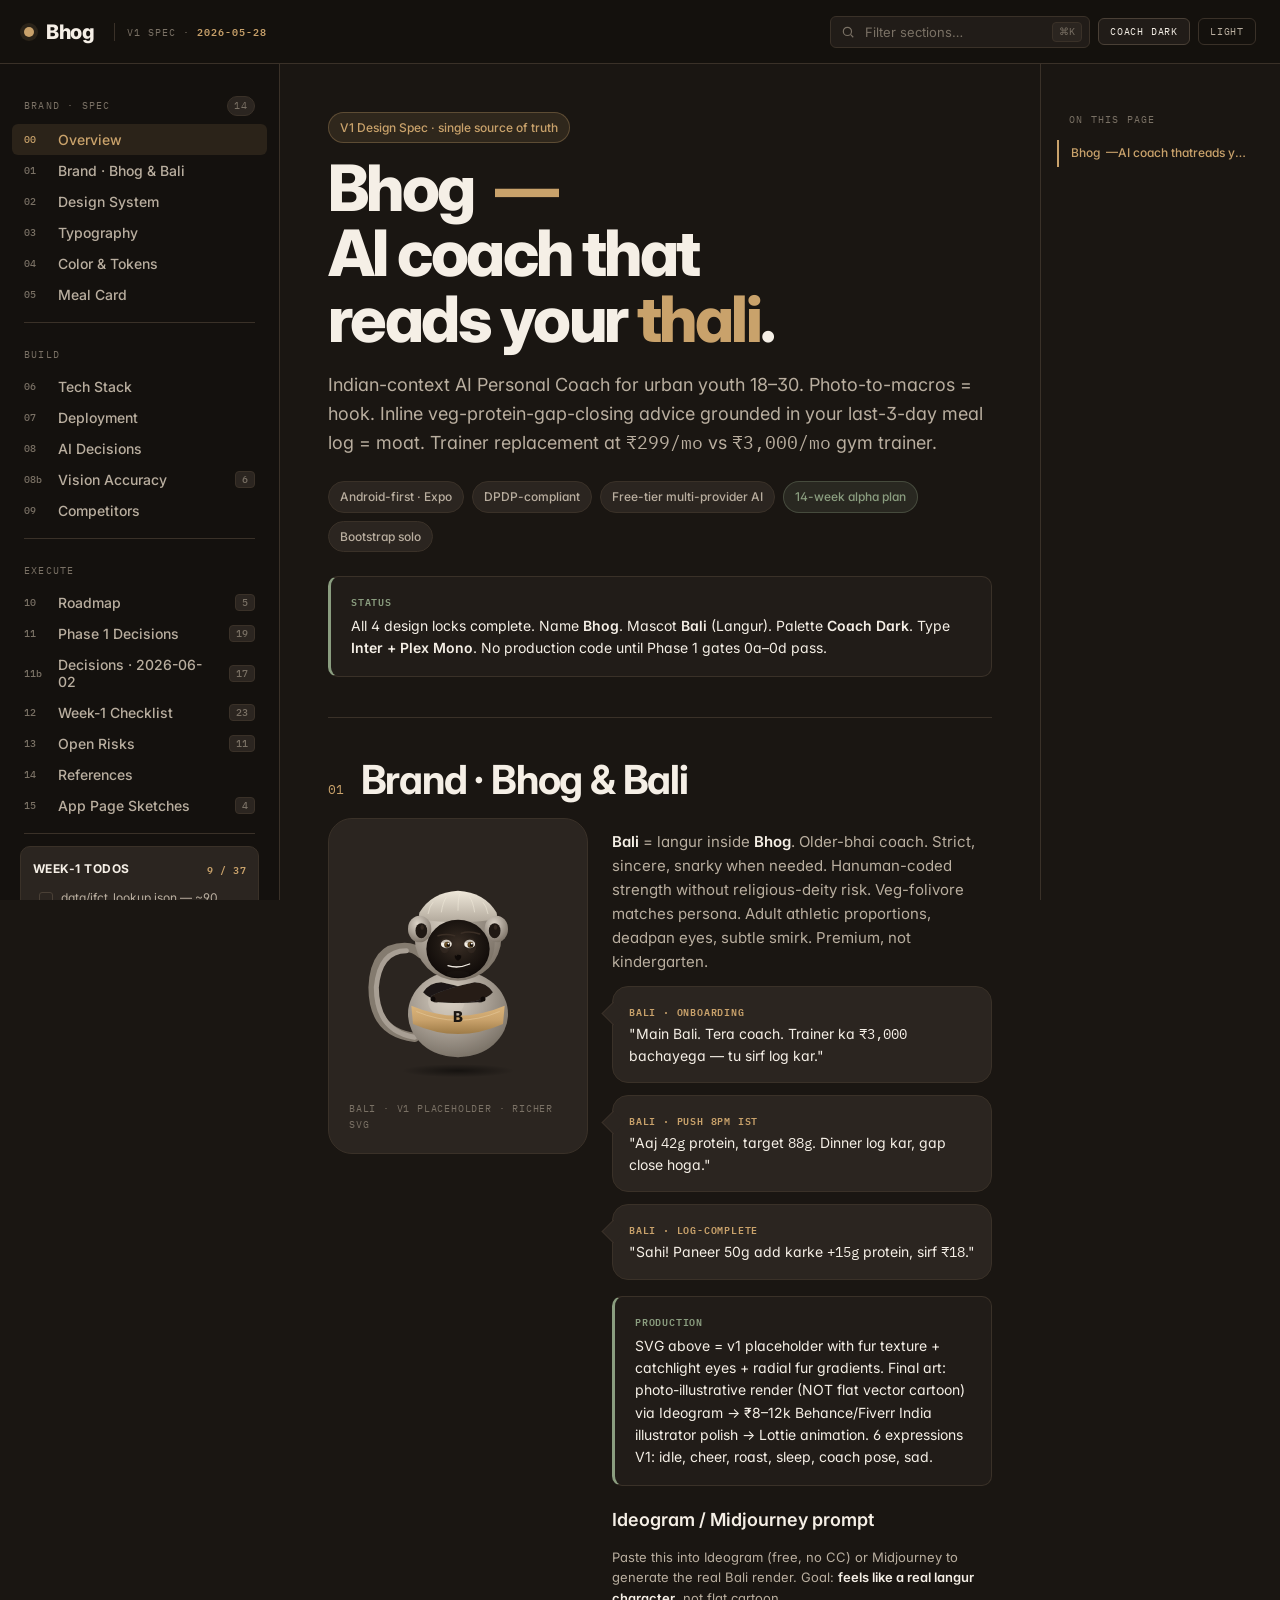
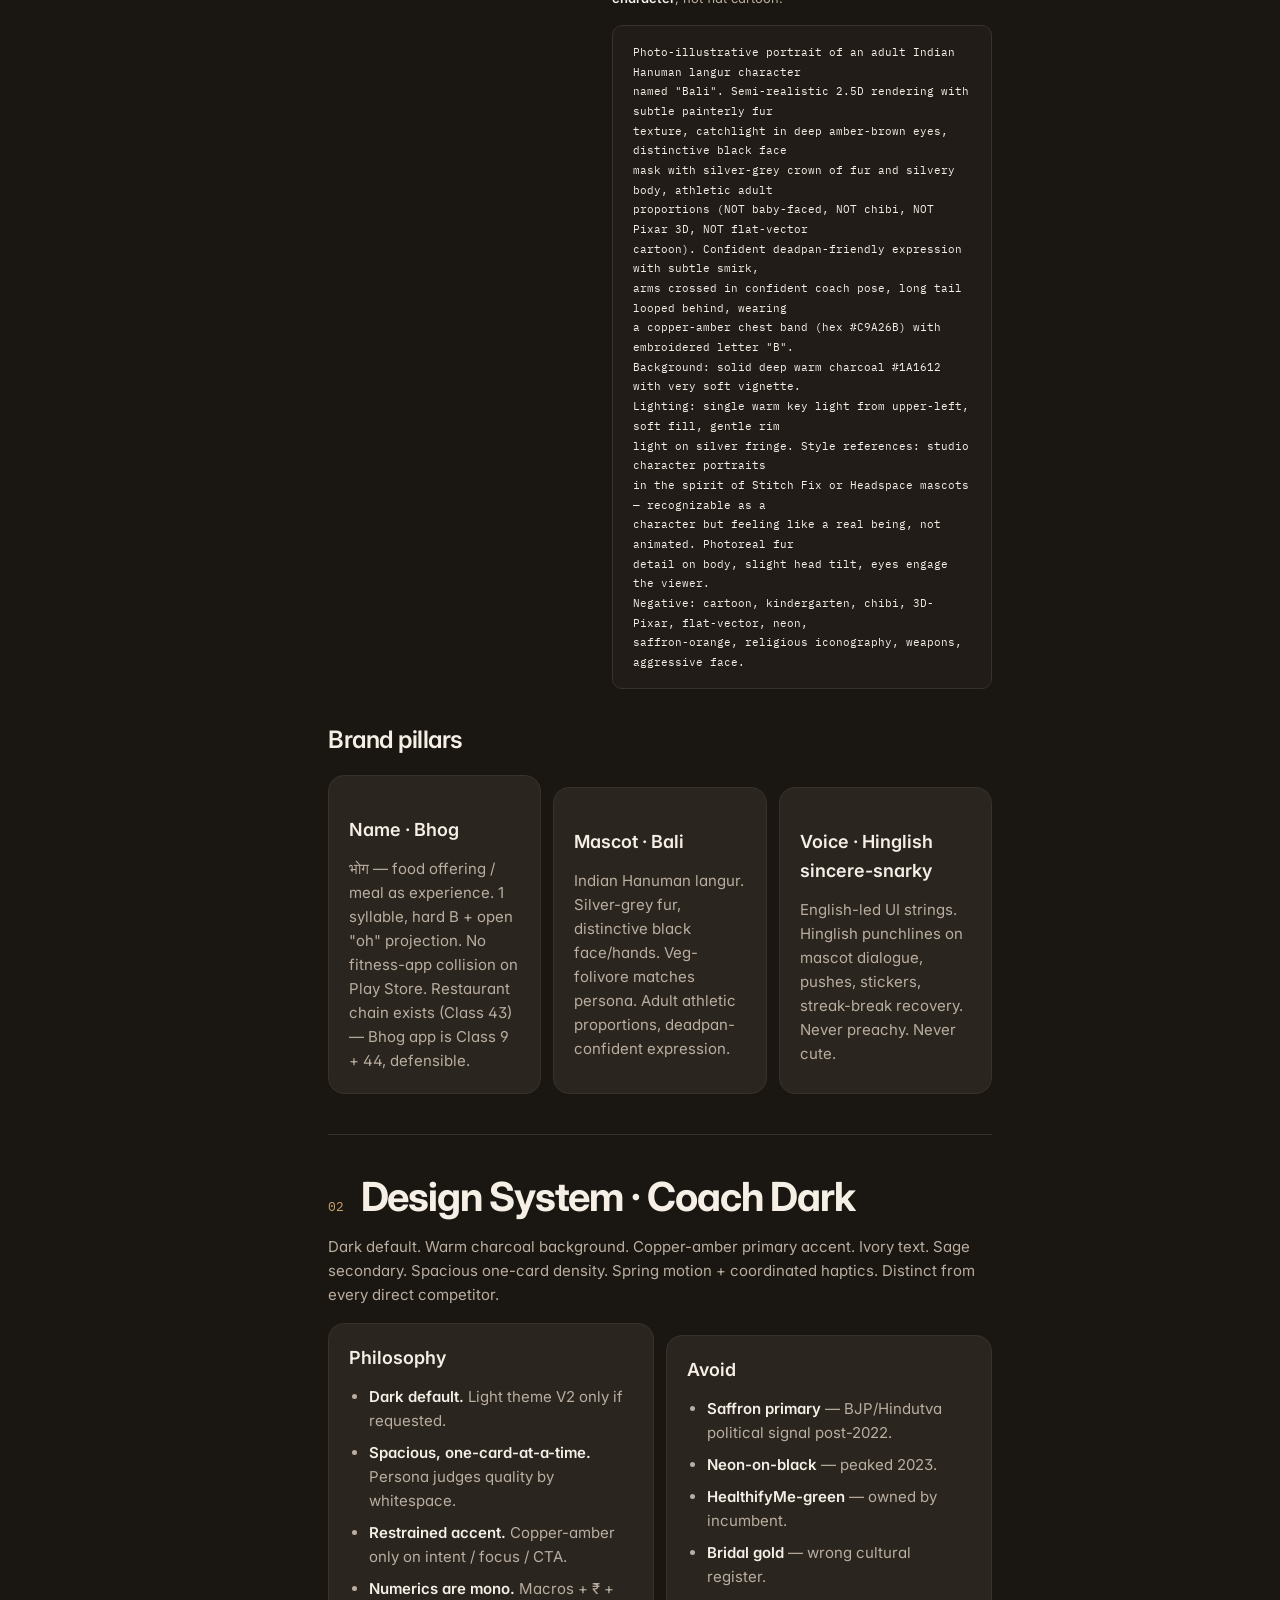
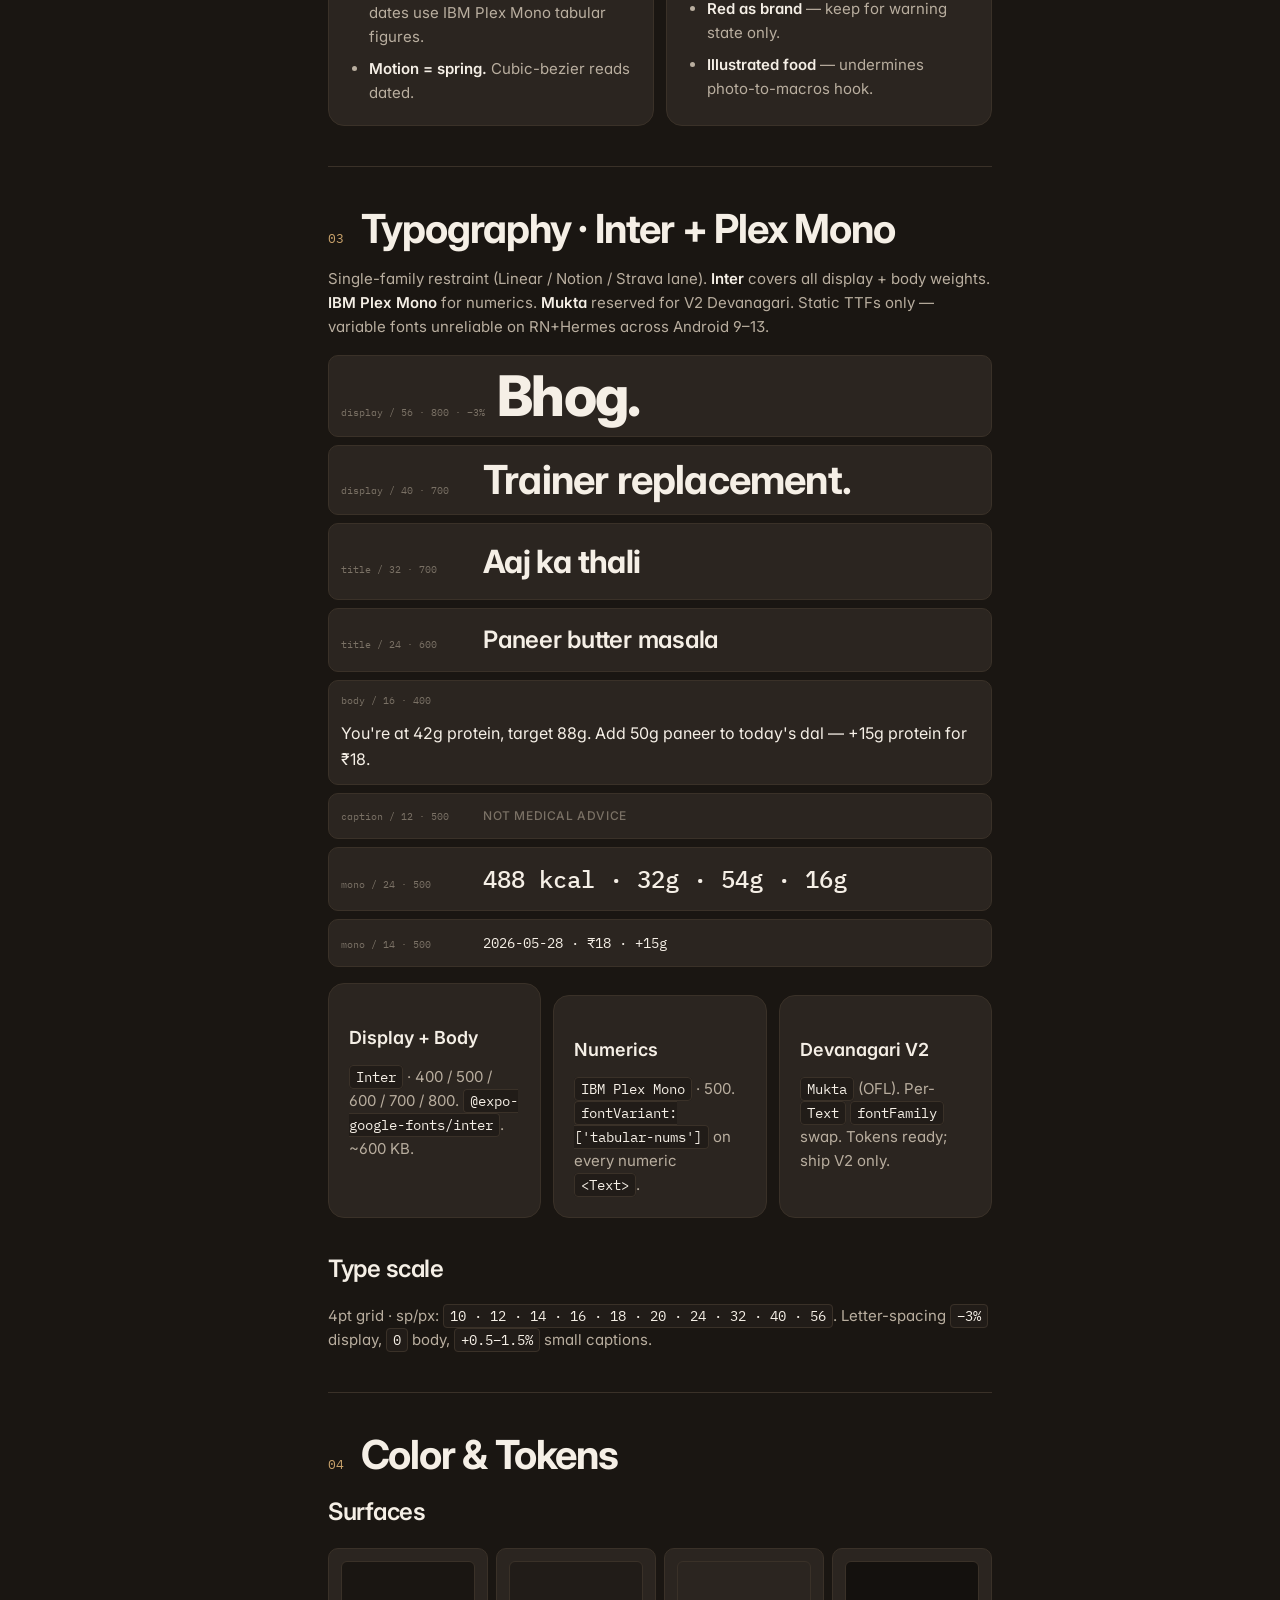
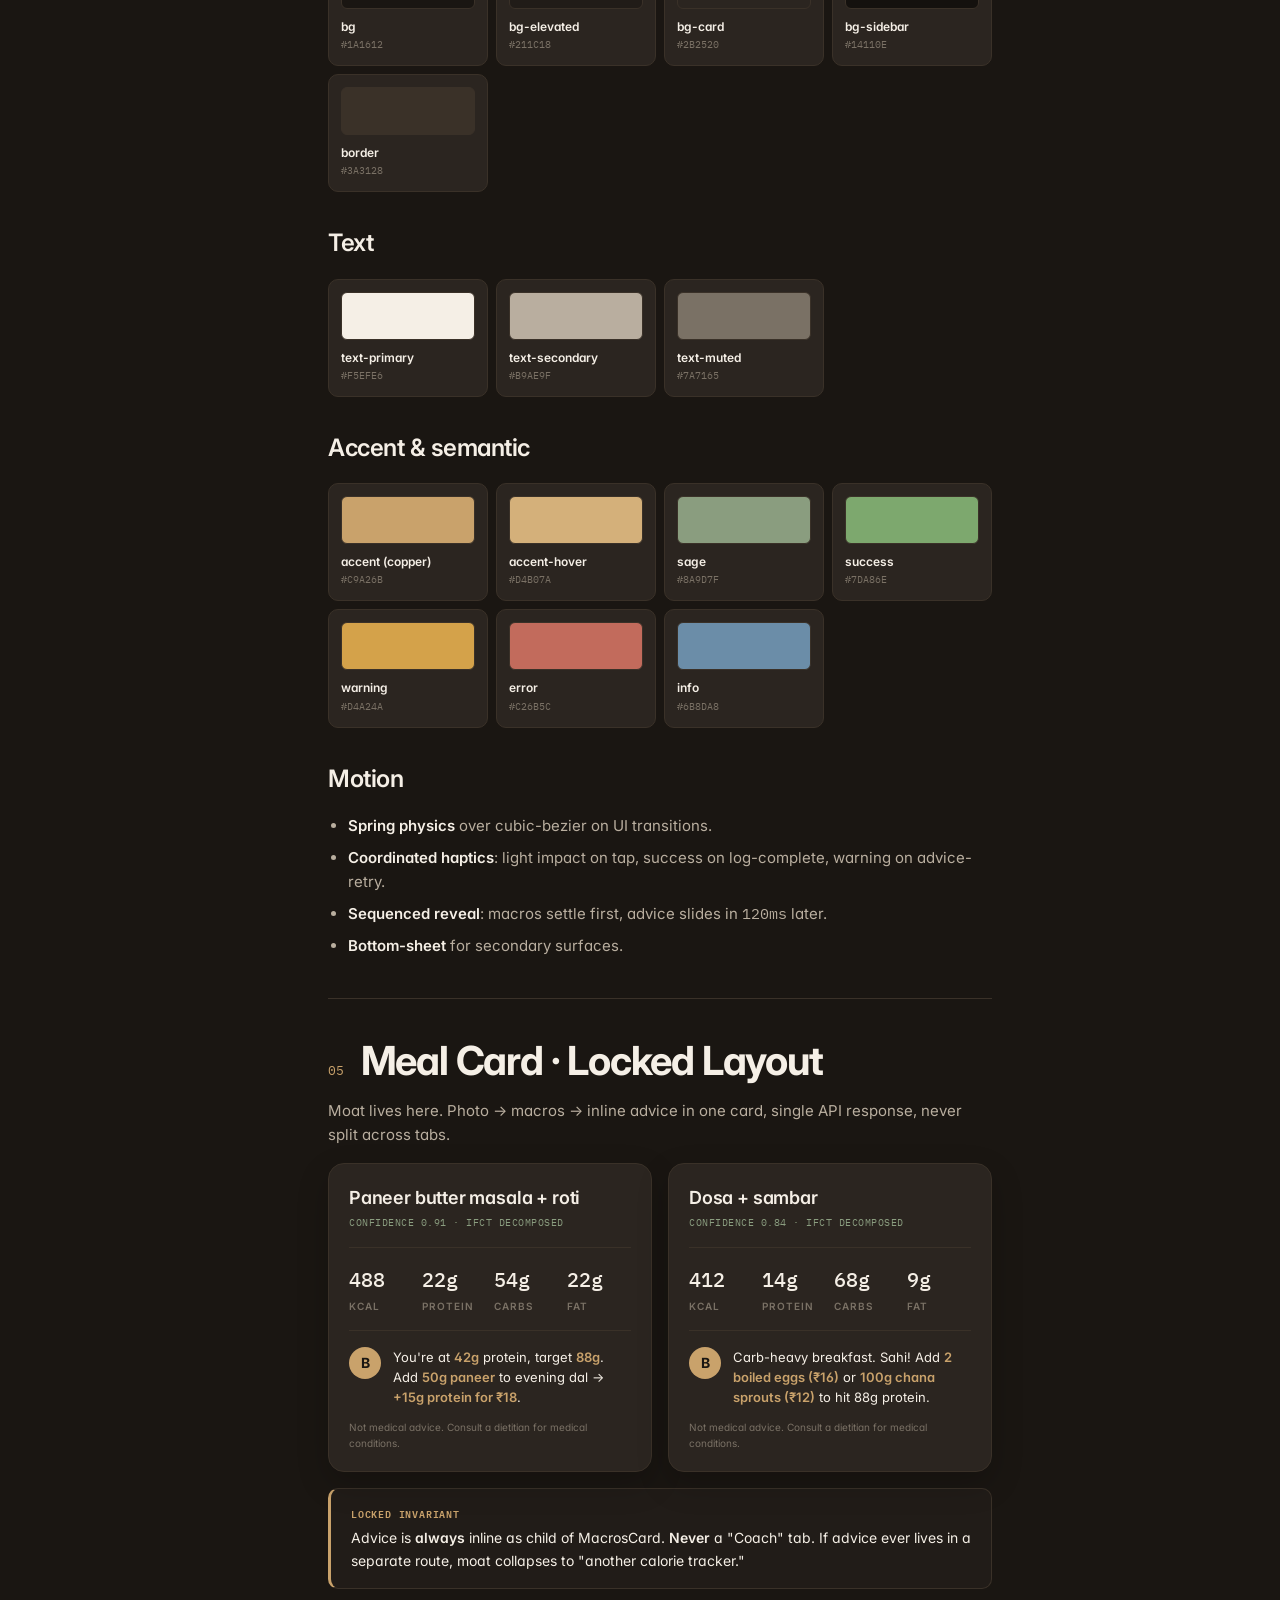
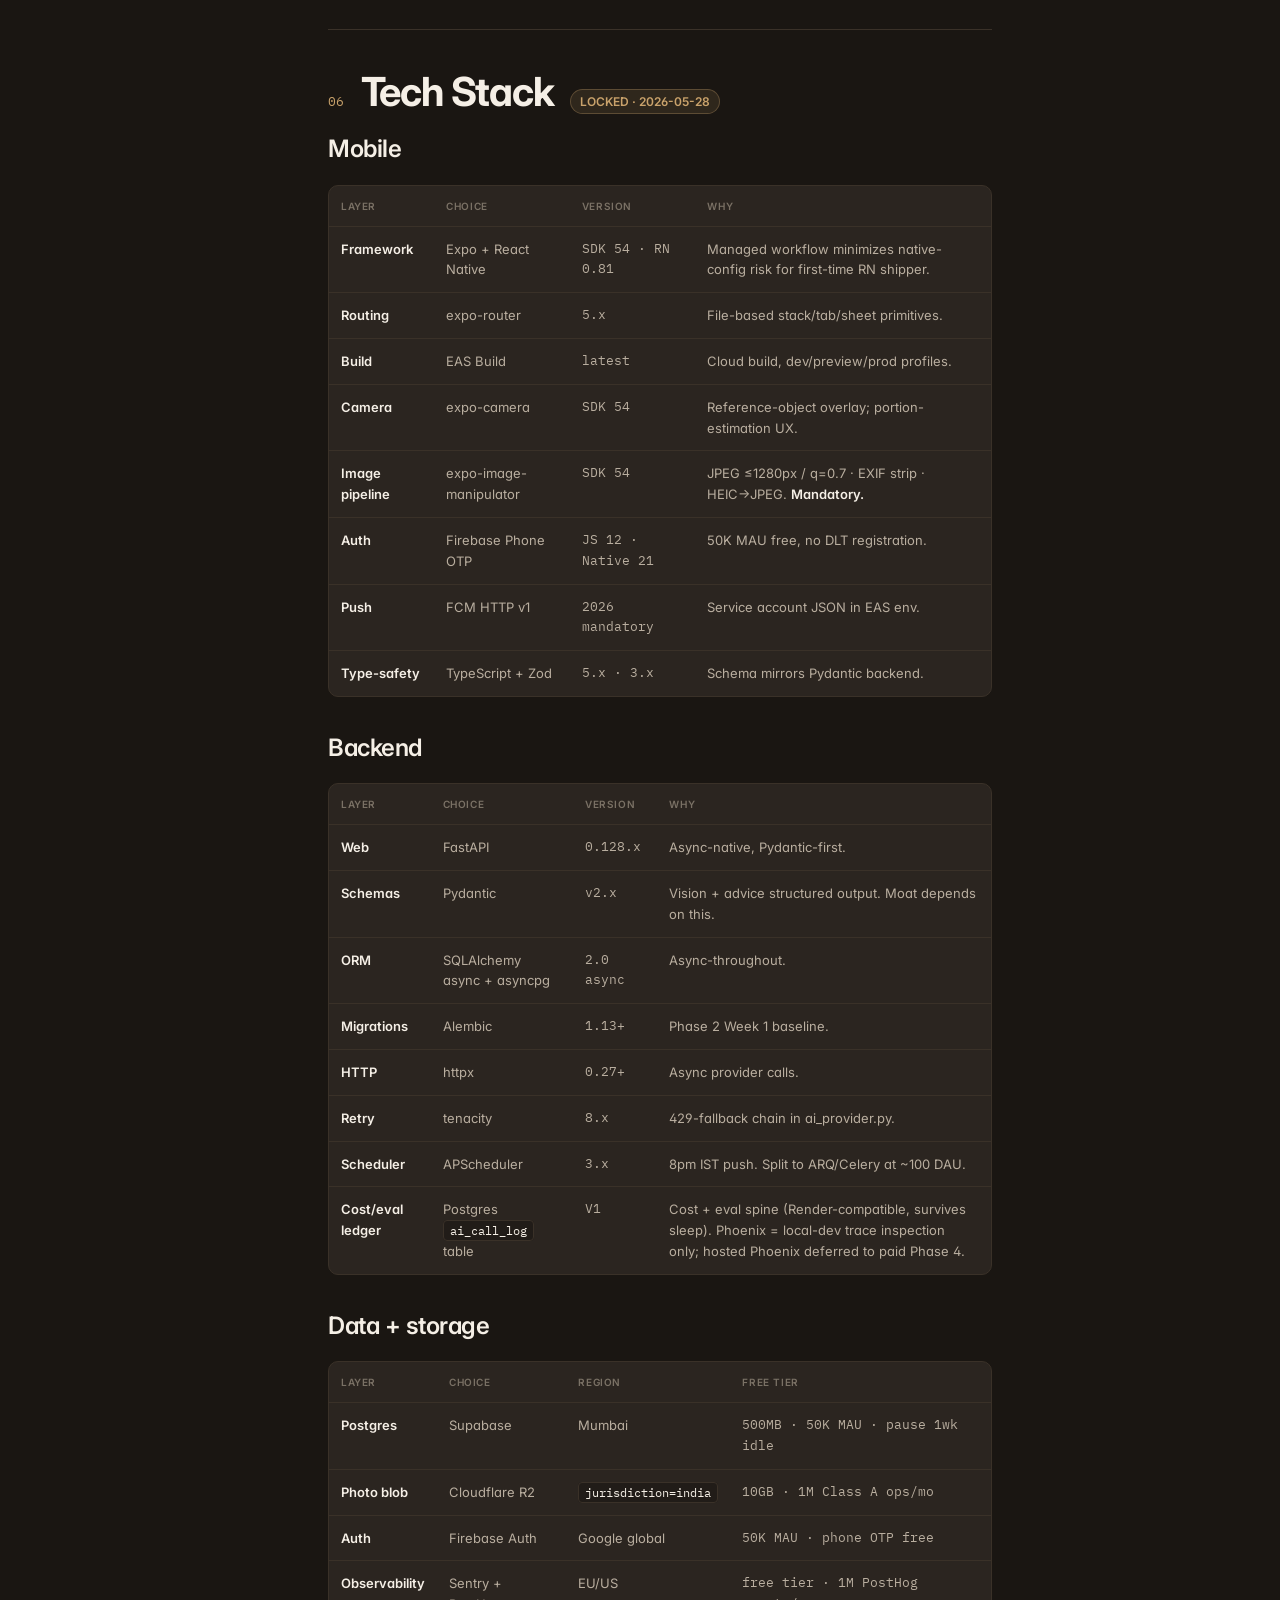
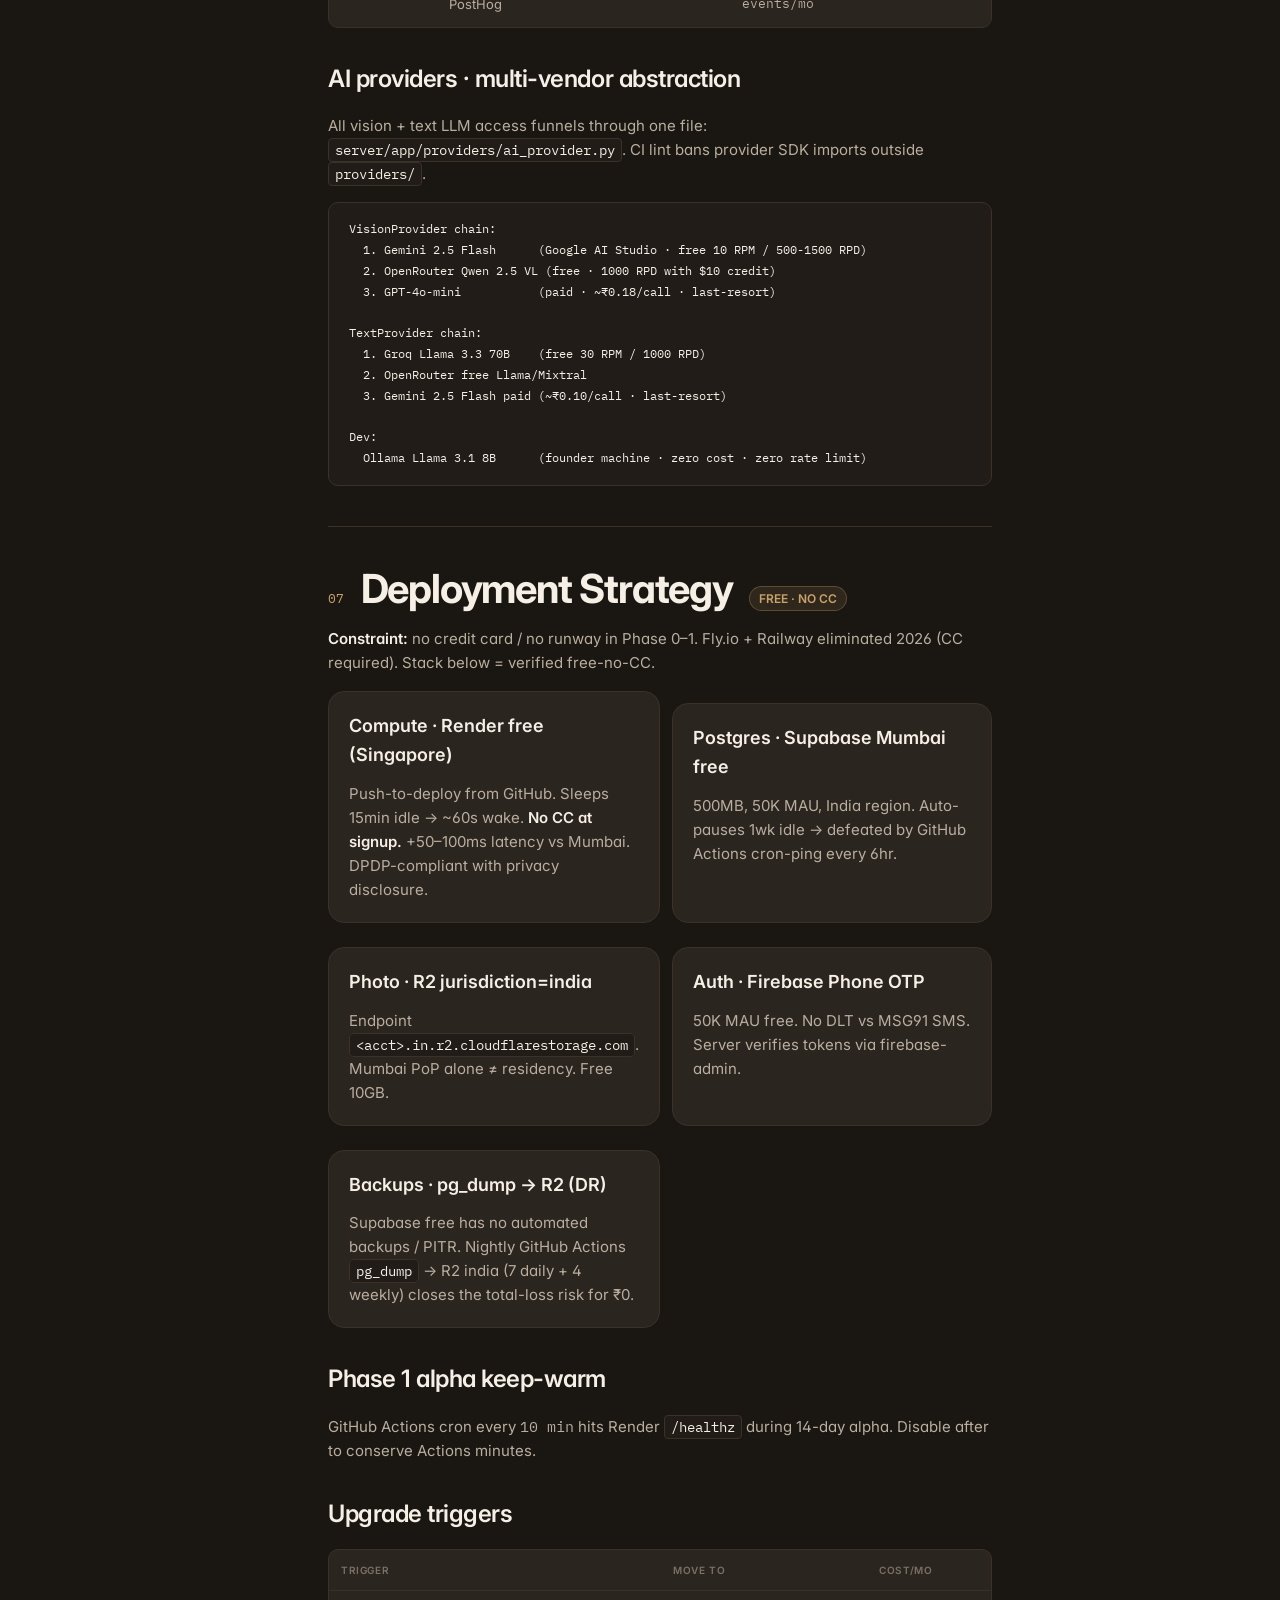
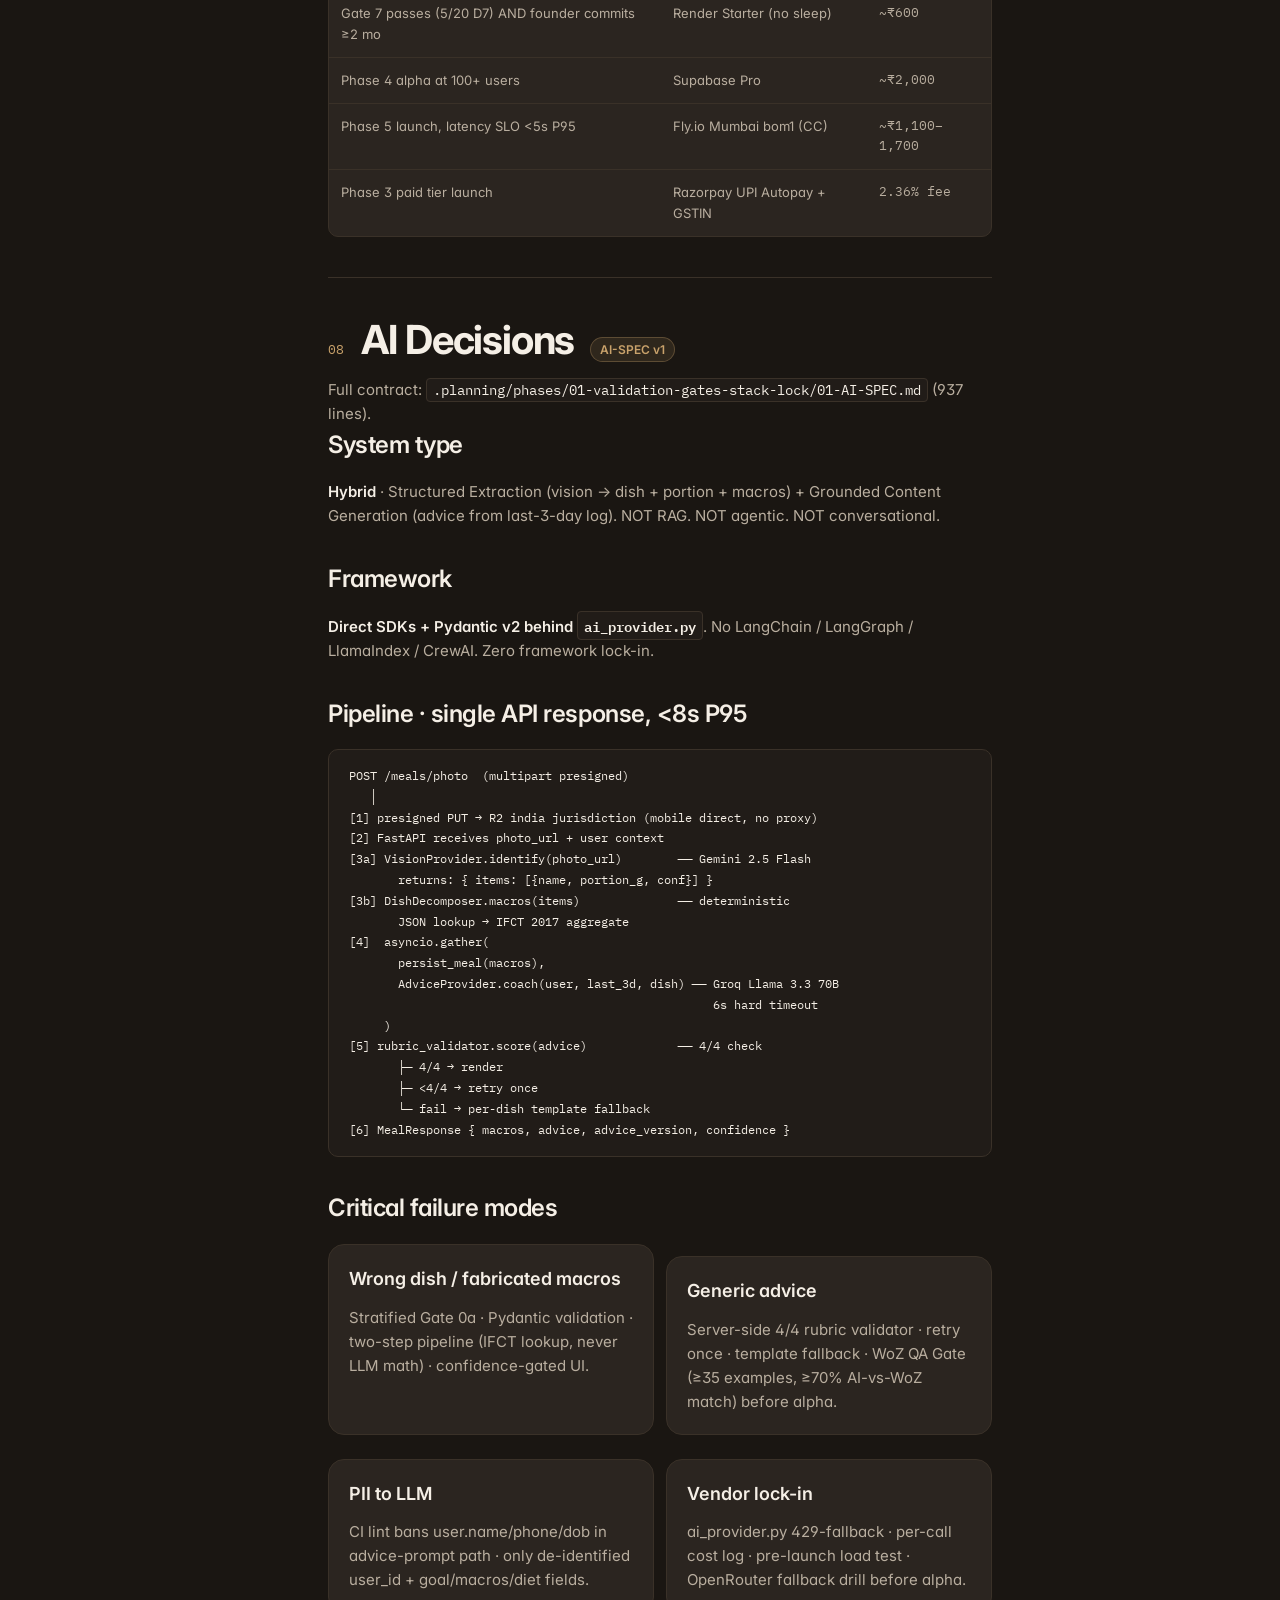
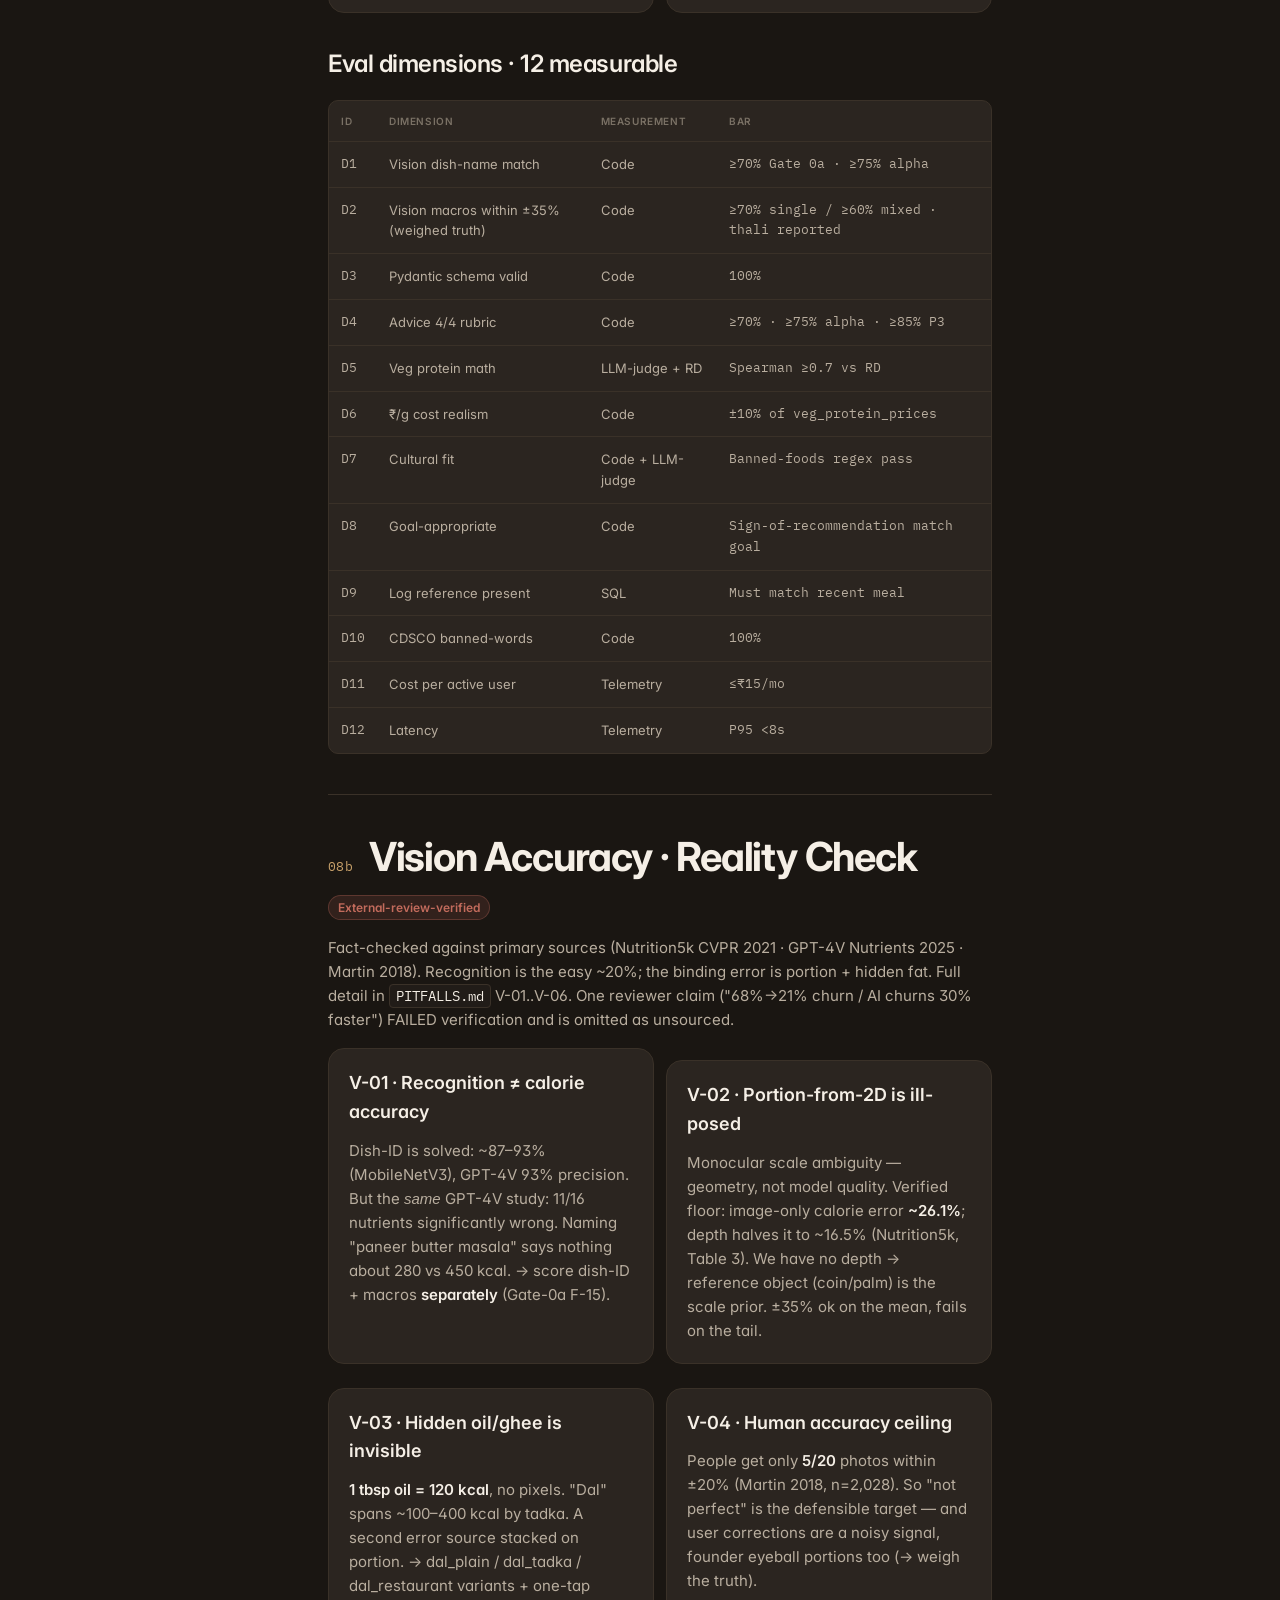
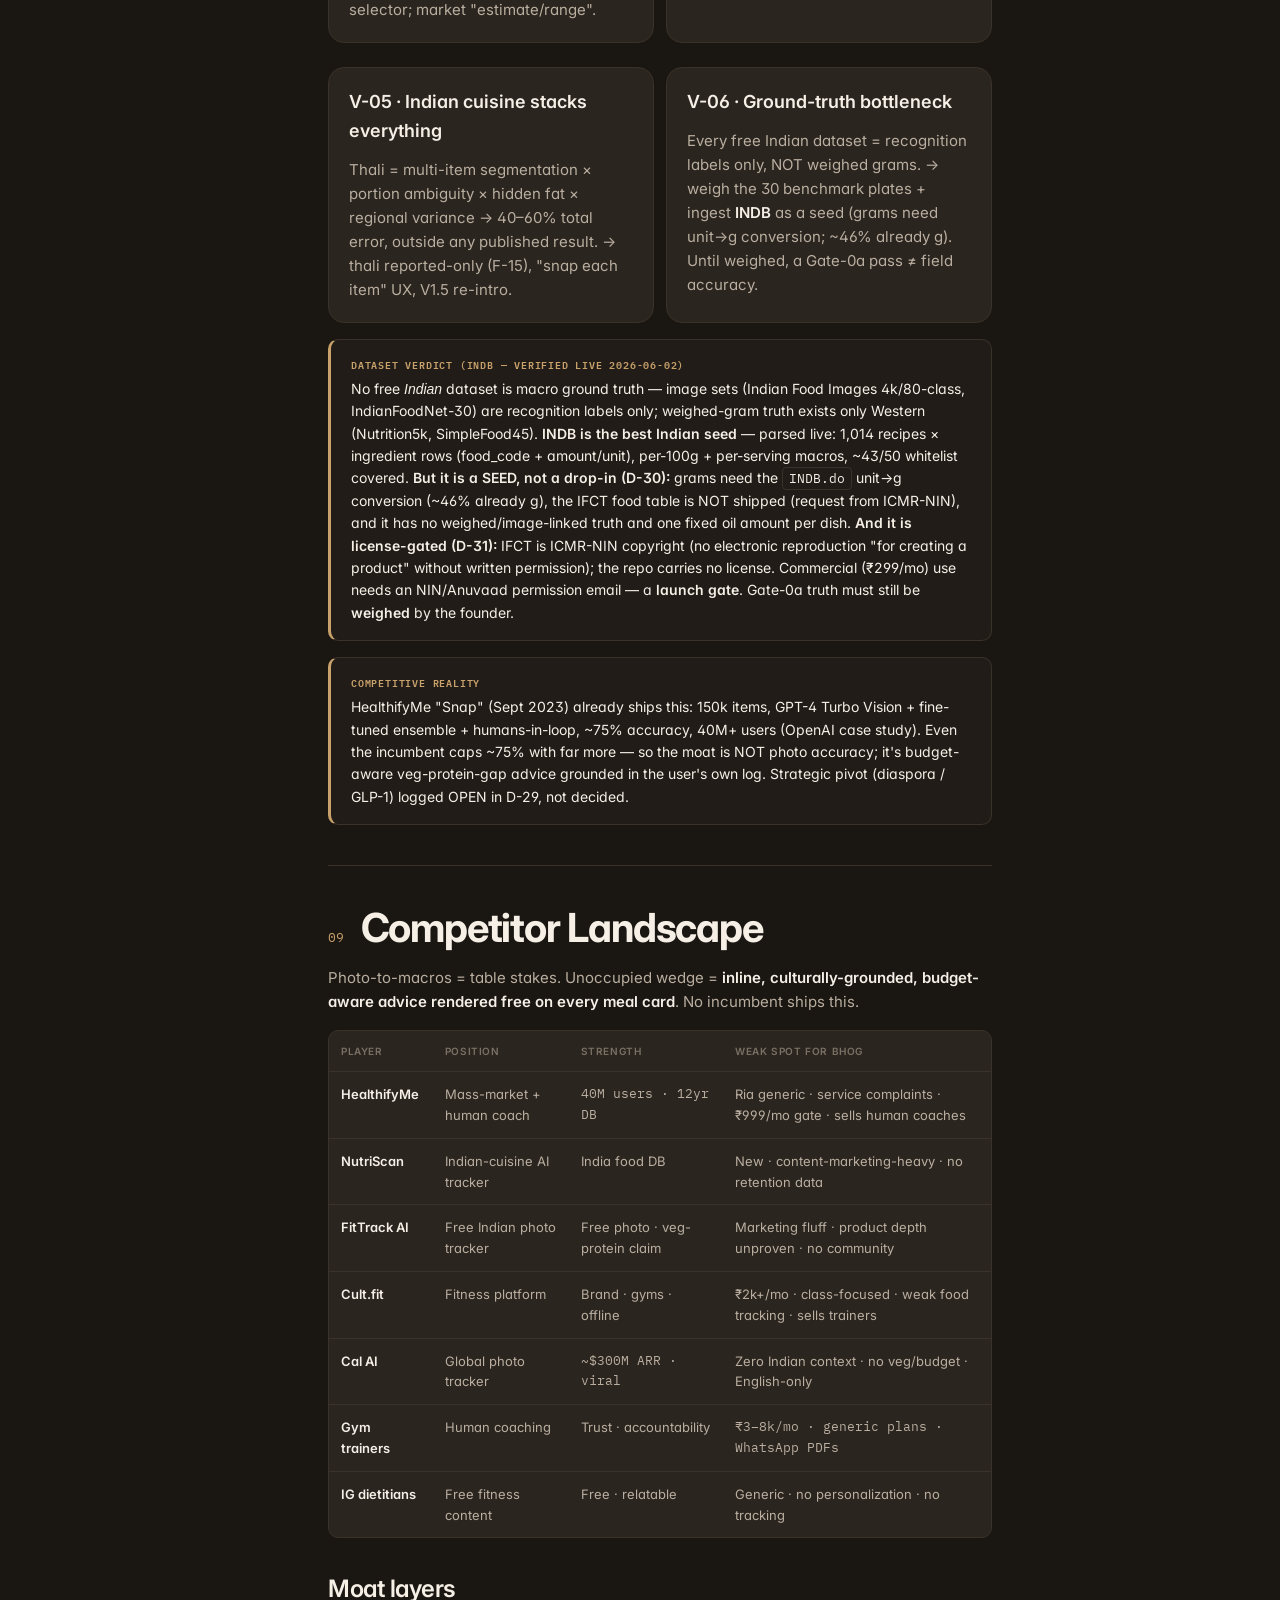
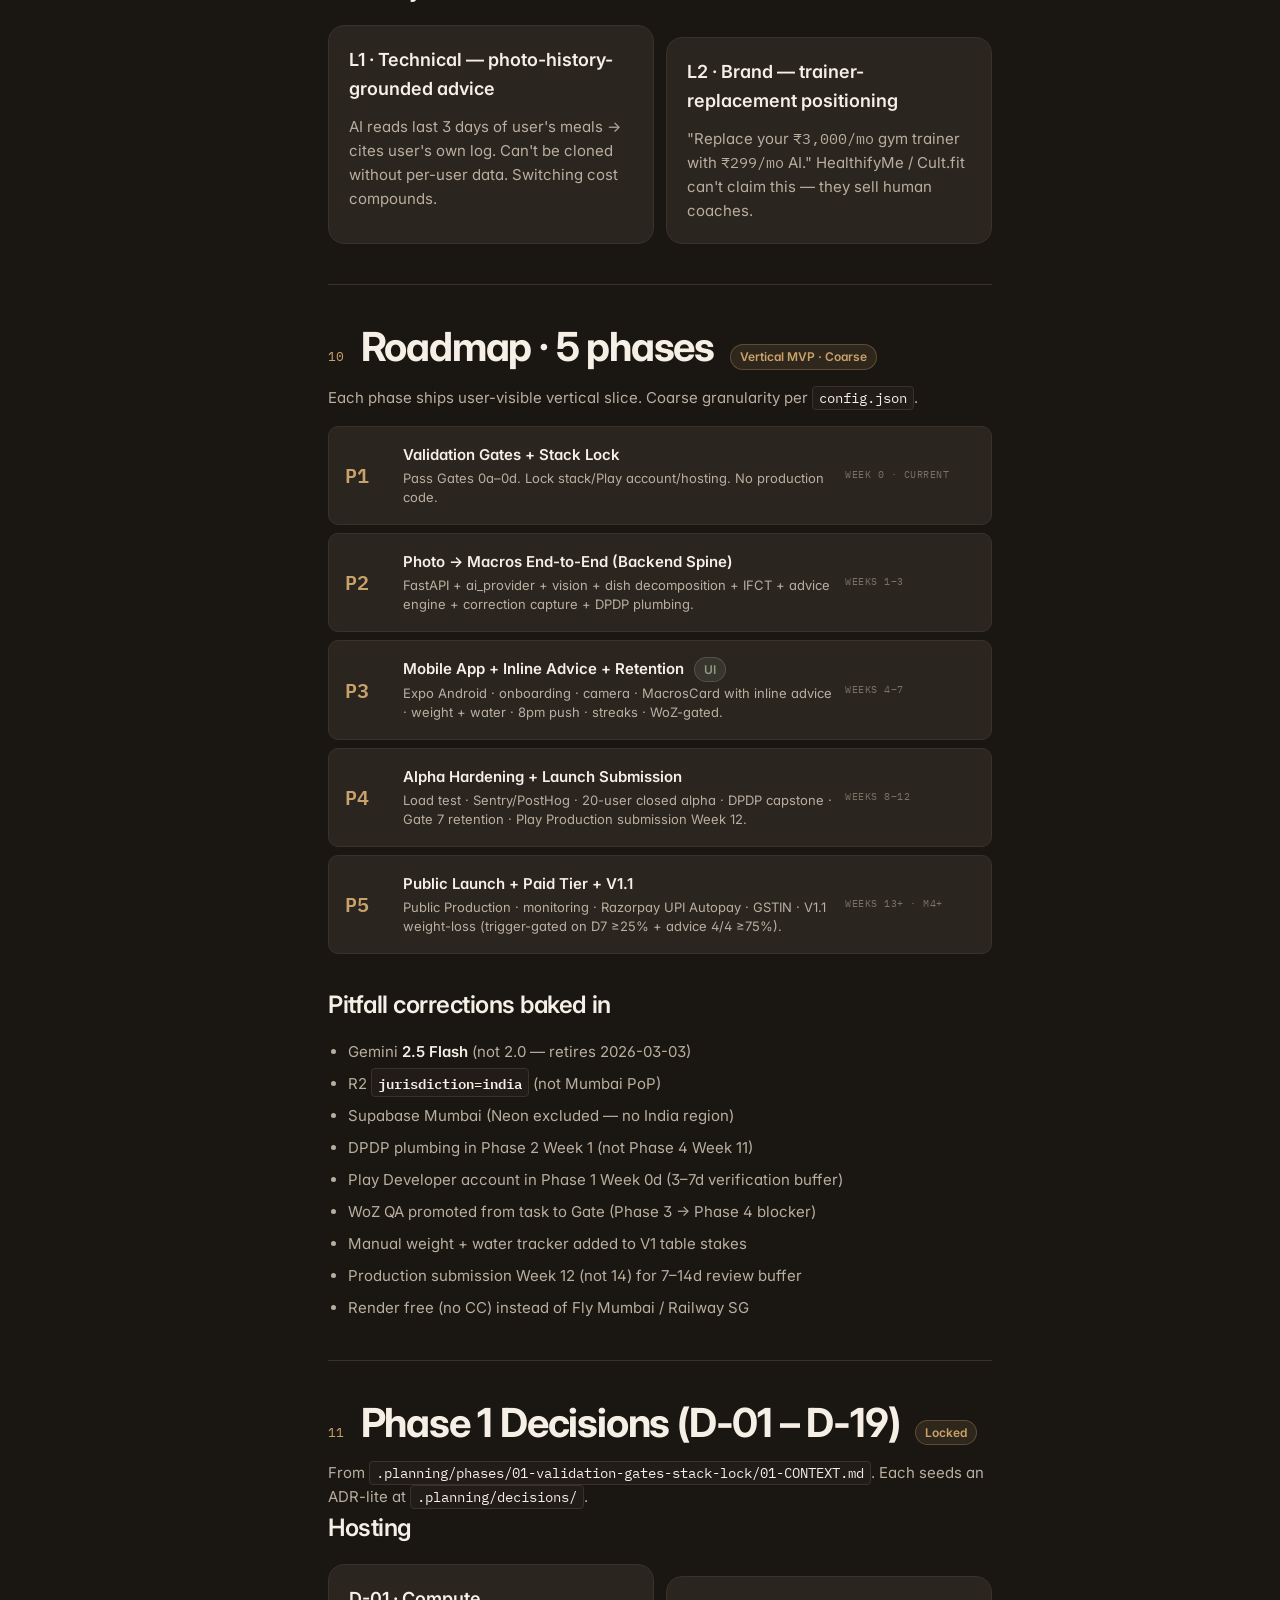
==== commit 8239821e: "docs: fold verified INDB findings — seed-not-drop-in + IFCT/INDB license gate Research workflow down" ====
--- a/.planning/specs/bhog-v1-design-spec.html
+++ b/.planning/specs/bhog-v1-design-spec.html
@@ -477,7 +477,7 @@
       <div class="nav-label">Execute</div>
       <button class="nav-item" data-target="roadmap"><span class="nav-num">10</span>Roadmap<span class="nav-meta">5</span></button>
       <button class="nav-item" data-target="decisions"><span class="nav-num">11</span>Phase 1 Decisions<span class="nav-meta">19</span></button>
-      <button class="nav-item" data-target="decisions-0602"><span class="nav-num">11b</span>Decisions · 2026-06-02<span class="nav-meta">16</span></button>
+      <button class="nav-item" data-target="decisions-0602"><span class="nav-num">11b</span>Decisions · 2026-06-02<span class="nav-meta">17</span></button>
       <button class="nav-item" data-target="checklist"><span class="nav-num">12</span>Week-1 Checklist<span class="nav-meta">23</span></button>
       <button class="nav-item" data-target="risks"><span class="nav-num">13</span>Open Risks<span class="nav-meta">11</span></button>
       <button class="nav-item" data-target="refs"><span class="nav-num">14</span>References</button>
@@ -961,9 +961,9 @@
         <div class="card"><h4 style="margin-top:0">V-03 · Hidden oil/ghee is invisible</h4><p><strong>1 tbsp oil = 120 kcal</strong>, no pixels. "Dal" spans ~100–400 kcal by tadka. A second error source stacked on portion. → dal_plain / dal_tadka / dal_restaurant variants + one-tap selector; market "estimate/range".</p></div>
         <div class="card"><h4 style="margin-top:0">V-04 · Human accuracy ceiling</h4><p>People get only <strong>5/20</strong> photos within ±20% (Martin 2018, n=2,028). So "not perfect" is the defensible target — and user corrections are a noisy signal, founder eyeball portions too (→ weigh the truth).</p></div>
         <div class="card"><h4 style="margin-top:0">V-05 · Indian cuisine stacks everything</h4><p>Thali = multi-item segmentation × portion ambiguity × hidden fat × regional variance → 40–60% total error, outside any published result. → thali reported-only (F-15), "snap each item" UX, V1.5 re-intro.</p></div>
-        <div class="card"><h4 style="margin-top:0">V-06 · Ground-truth bottleneck</h4><p>Every free Indian dataset = recognition labels only, NOT weighed grams. → weigh the 30 benchmark plates + ingest <strong>INDB</strong> (recipe grams). Until then a Gate-0a pass ≠ field accuracy.</p></div>
-      </div>
-      <div class="callout"><div class="lbl">Dataset verdict</div><div class="body">No free <em>Indian</em> dataset can serve as macro ground truth — all (Indian Food Images 4k/80-class, IndianFoodNet-30, etc.) are recognition labels only. Weighed-gram truth exists only Western (Nutrition5k CC BY 4.0, SimpleFood45) — calibrates methodology, not Indian macros. Indian macro layer = IFCT 2017 + <strong>INDB (Indian Nutrient Databank)</strong>: ~1,014 recipes with per-ingredient grams + per-serving macros, open-access, IFCT-derived → ingest alongside IFCT (D-21 / TODOS-9). Gate-0a truth must be <strong>weighed</strong> by the founder.</div></div>
+        <div class="card"><h4 style="margin-top:0">V-06 · Ground-truth bottleneck</h4><p>Every free Indian dataset = recognition labels only, NOT weighed grams. → weigh the 30 benchmark plates + ingest <strong>INDB</strong> as a seed (grams need unit→g conversion; ~46% already g). Until weighed, a Gate-0a pass ≠ field accuracy.</p></div>
+      </div>
+      <div class="callout"><div class="lbl">Dataset verdict (INDB — verified live 2026-06-02)</div><div class="body">No free <em>Indian</em> dataset is macro ground truth — image sets (Indian Food Images 4k/80-class, IndianFoodNet-30) are recognition labels only; weighed-gram truth exists only Western (Nutrition5k, SimpleFood45). <strong>INDB is the best Indian seed</strong> — parsed live: 1,014 recipes × ingredient rows (food_code + amount/unit), per-100g + per-serving macros, ~43/50 whitelist covered. <strong>But it is a SEED, not a drop-in (D-30):</strong> grams need the <code>INDB.do</code> unit→g conversion (~46% already g), the IFCT food table is NOT shipped (request from ICMR-NIN), and it has no weighed/image-linked truth and one fixed oil amount per dish. <strong>And it is license-gated (D-31):</strong> IFCT is ICMR-NIN copyright (no electronic reproduction "for creating a product" without written permission); the repo carries no license. Commercial (₹299/mo) use needs an NIN/Anuvaad permission email — a <strong>launch gate</strong>. Gate-0a truth must still be <strong>weighed</strong> by the founder.</div></div>
       <div class="callout"><div class="lbl">Competitive reality</div><div class="body">HealthifyMe "Snap" (Sept 2023) already ships this: 150k items, GPT-4 Turbo Vision + fine-tuned ensemble + humans-in-loop, ~75% accuracy, 40M+ users (OpenAI case study). Even the incumbent caps ~75% with far more — so the moat is NOT photo accuracy; it's budget-aware veg-protein-gap advice grounded in the user's own log. Strategic pivot (diaspora / GLP-1) logged OPEN in D-29, not decided.</div></div>
     </section>
 
@@ -1074,6 +1074,7 @@
         <div class="card"><h4 style="margin-top:0">F-14 · Pile-1 pending</h4><p>The free authoritative dataset (name / license TBD by founder) feeds ground truth + the 50-dish whitelist. Last unblock before Phase-1 planning.</p></div>
         <div class="card"><h4 style="margin-top:0">F-15 · Gate-0a recalibrated</h4><p><strong>Weighed-plate</strong> ground truth (not eyeballed); dish-ID (≥80%) scored <strong>separately</strong> from macro-accuracy (±35%: ≥70% single / ≥60% mixed); <strong>thali reported-only / non-blocking</strong> → V1.5; reference object mandatory; median/P75/P90 tail reported. Fixes the portion circular-bias (PITFALLS V-06).</p></div>
         <div class="card"><h4 style="margin-top:0">F-16 · Accuracy reality</h4><p>External-review-verified: image-only calorie error floors ~26% (Nutrition5k, CVPR 2021); dish-ID is the easy ~20%, portion + hidden-oil is the binding error. Ingest <strong>INDB</strong> (Indian Nutrient Databank) for portion priors. Market "estimate/range"; moat = veg-protein advice, not exact kcal.</p></div>
+        <div class="card"><h4 style="margin-top:0">F-17 · INDB = seed + license gate</h4><p>Verified live (D-30): INDB covers ~43/50 dishes but is a <strong>seed, not a drop-in</strong> — grams need unit→g conversion, IFCT table not shipped, no weighed truth, one fixed oil amount. <strong>License gate (D-31):</strong> IFCT is ICMR-NIN copyright — commercial use needs written NIN permission (launch gate, TODOS-10). Pile-1 = scoped, not done.</p></div>
       </div>
     </section>
 
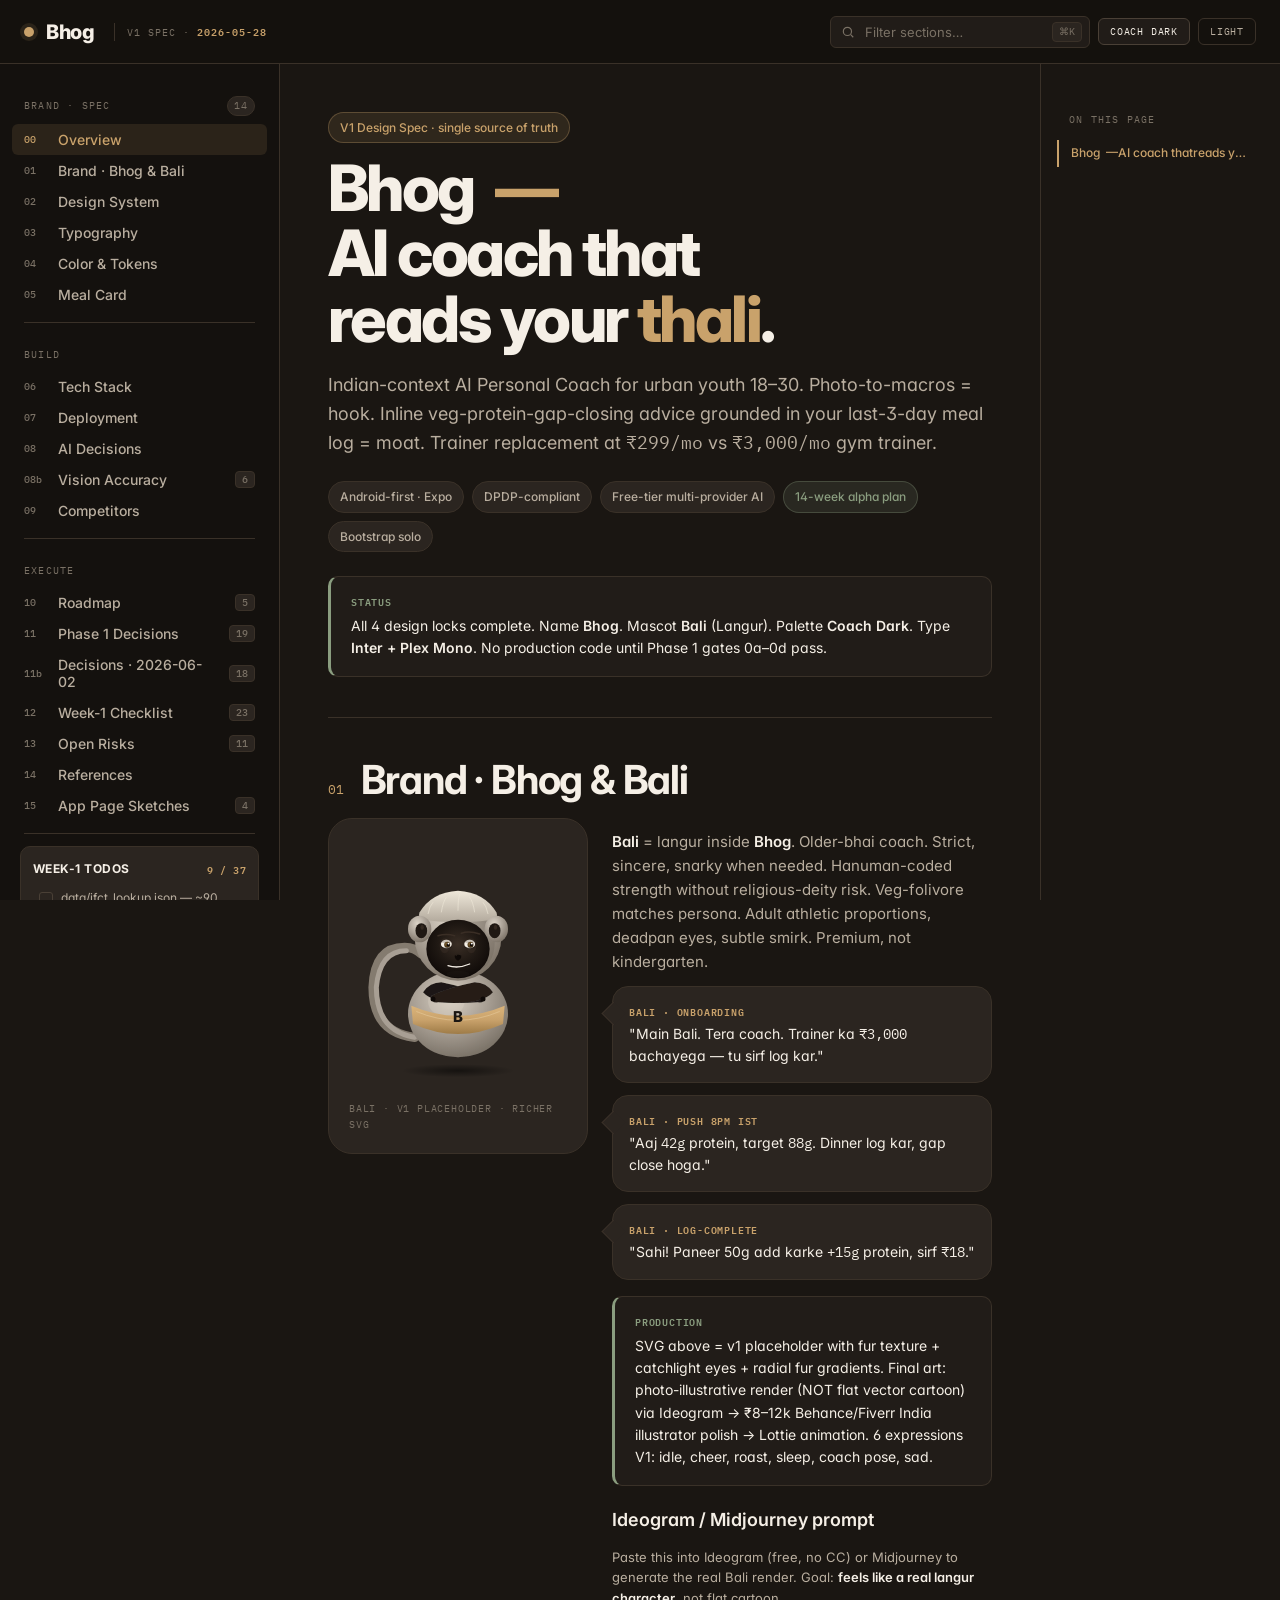
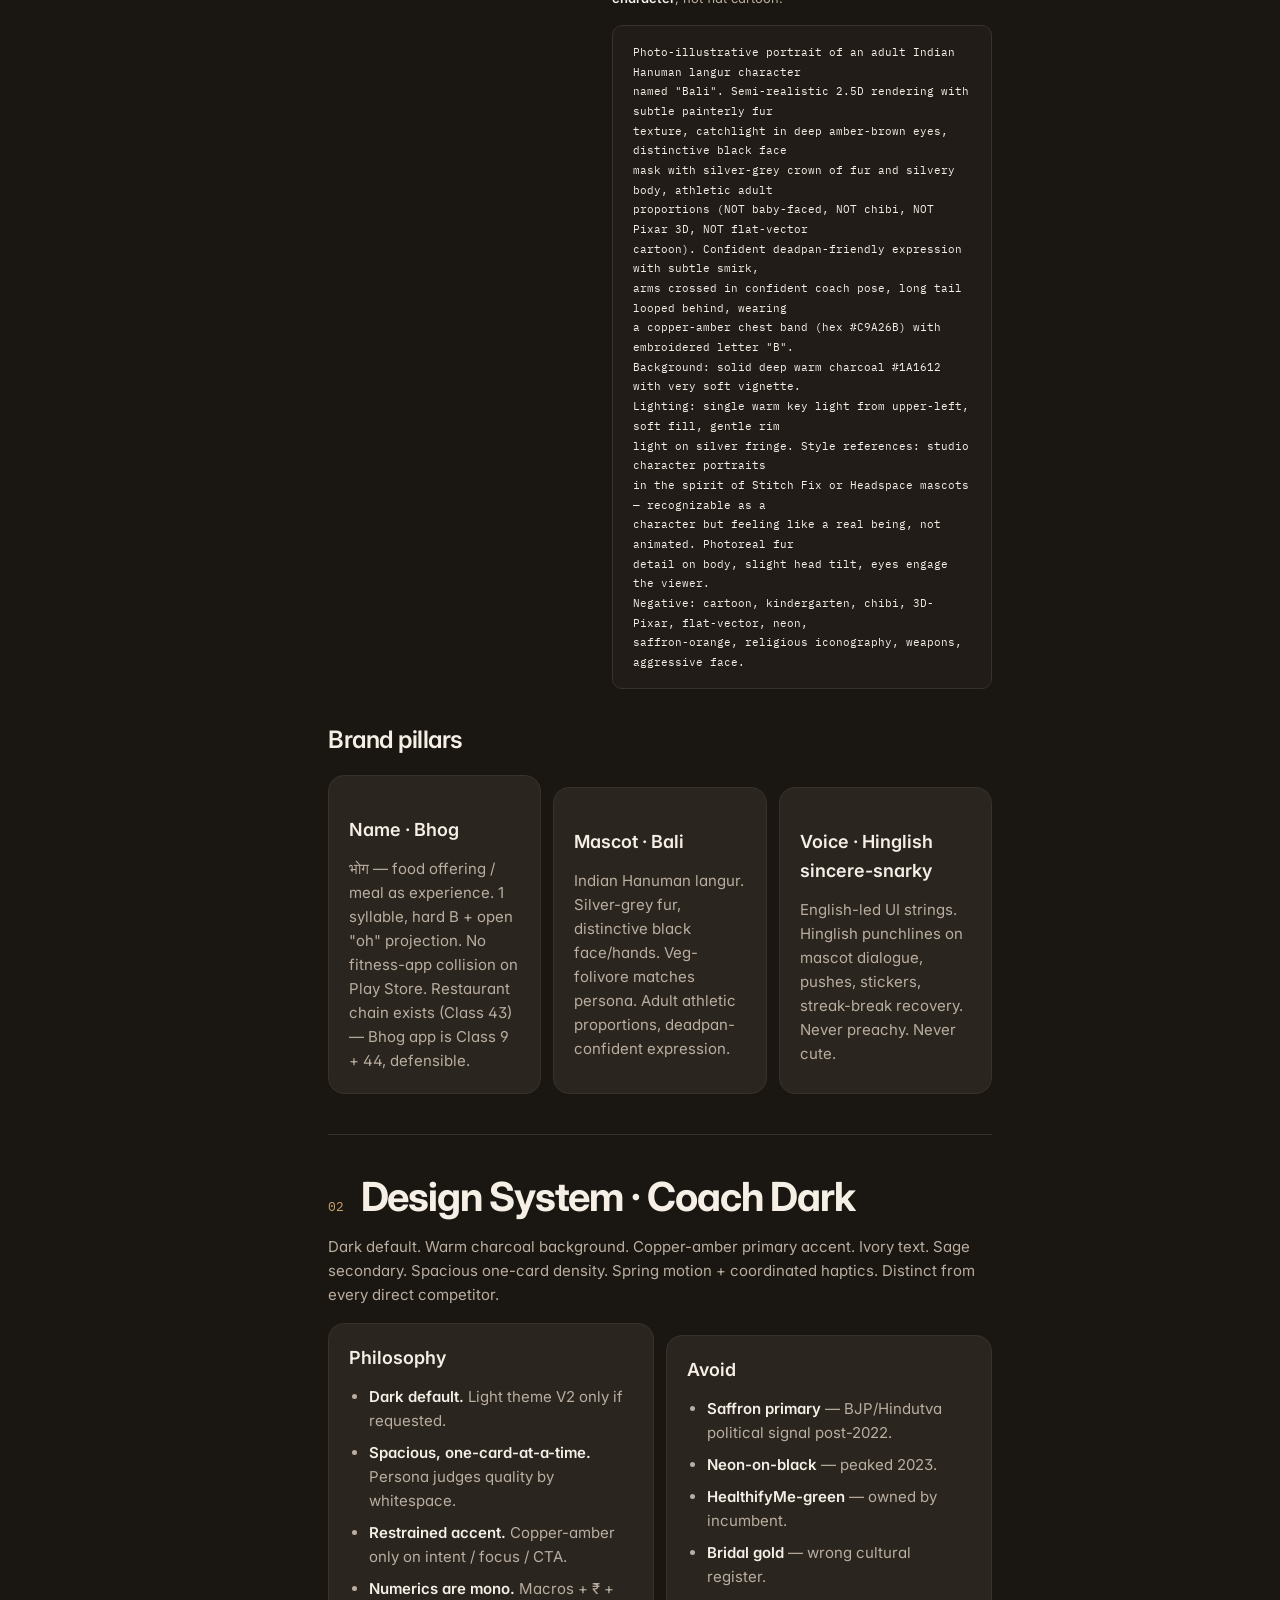
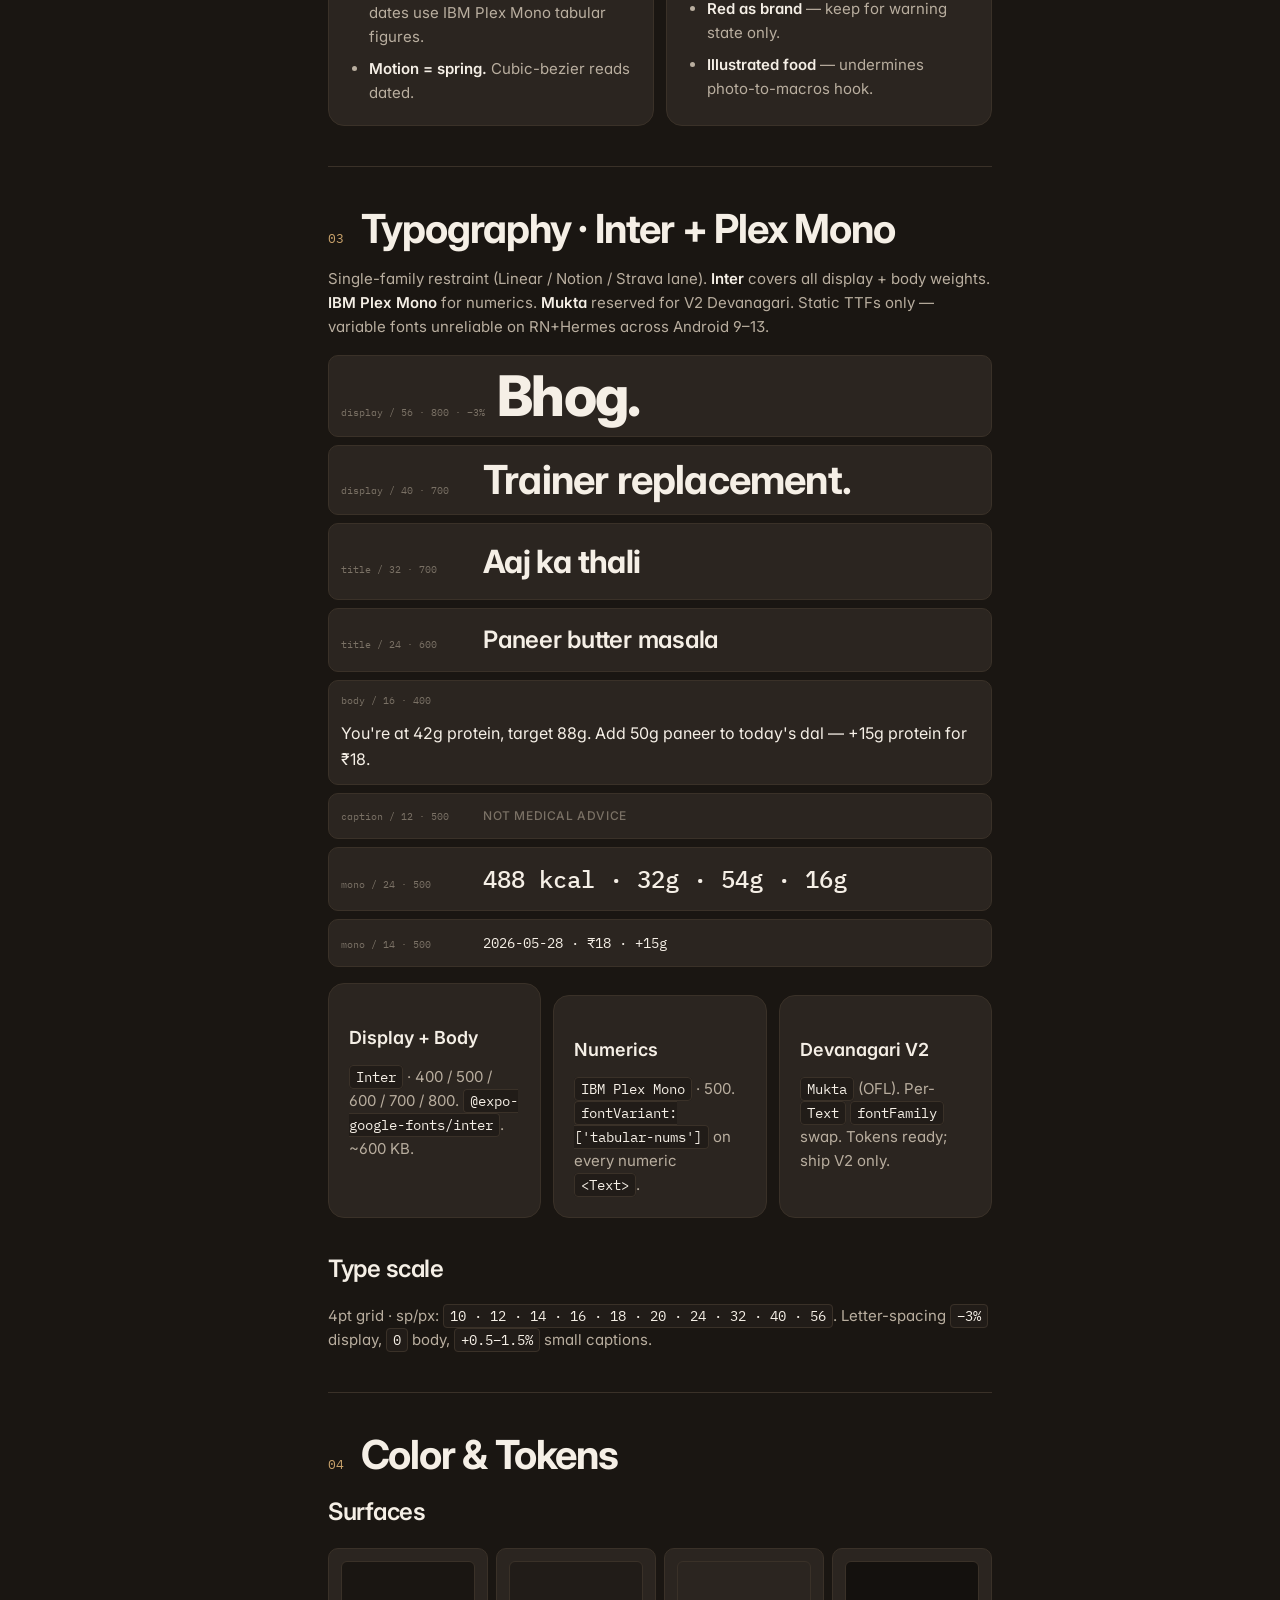
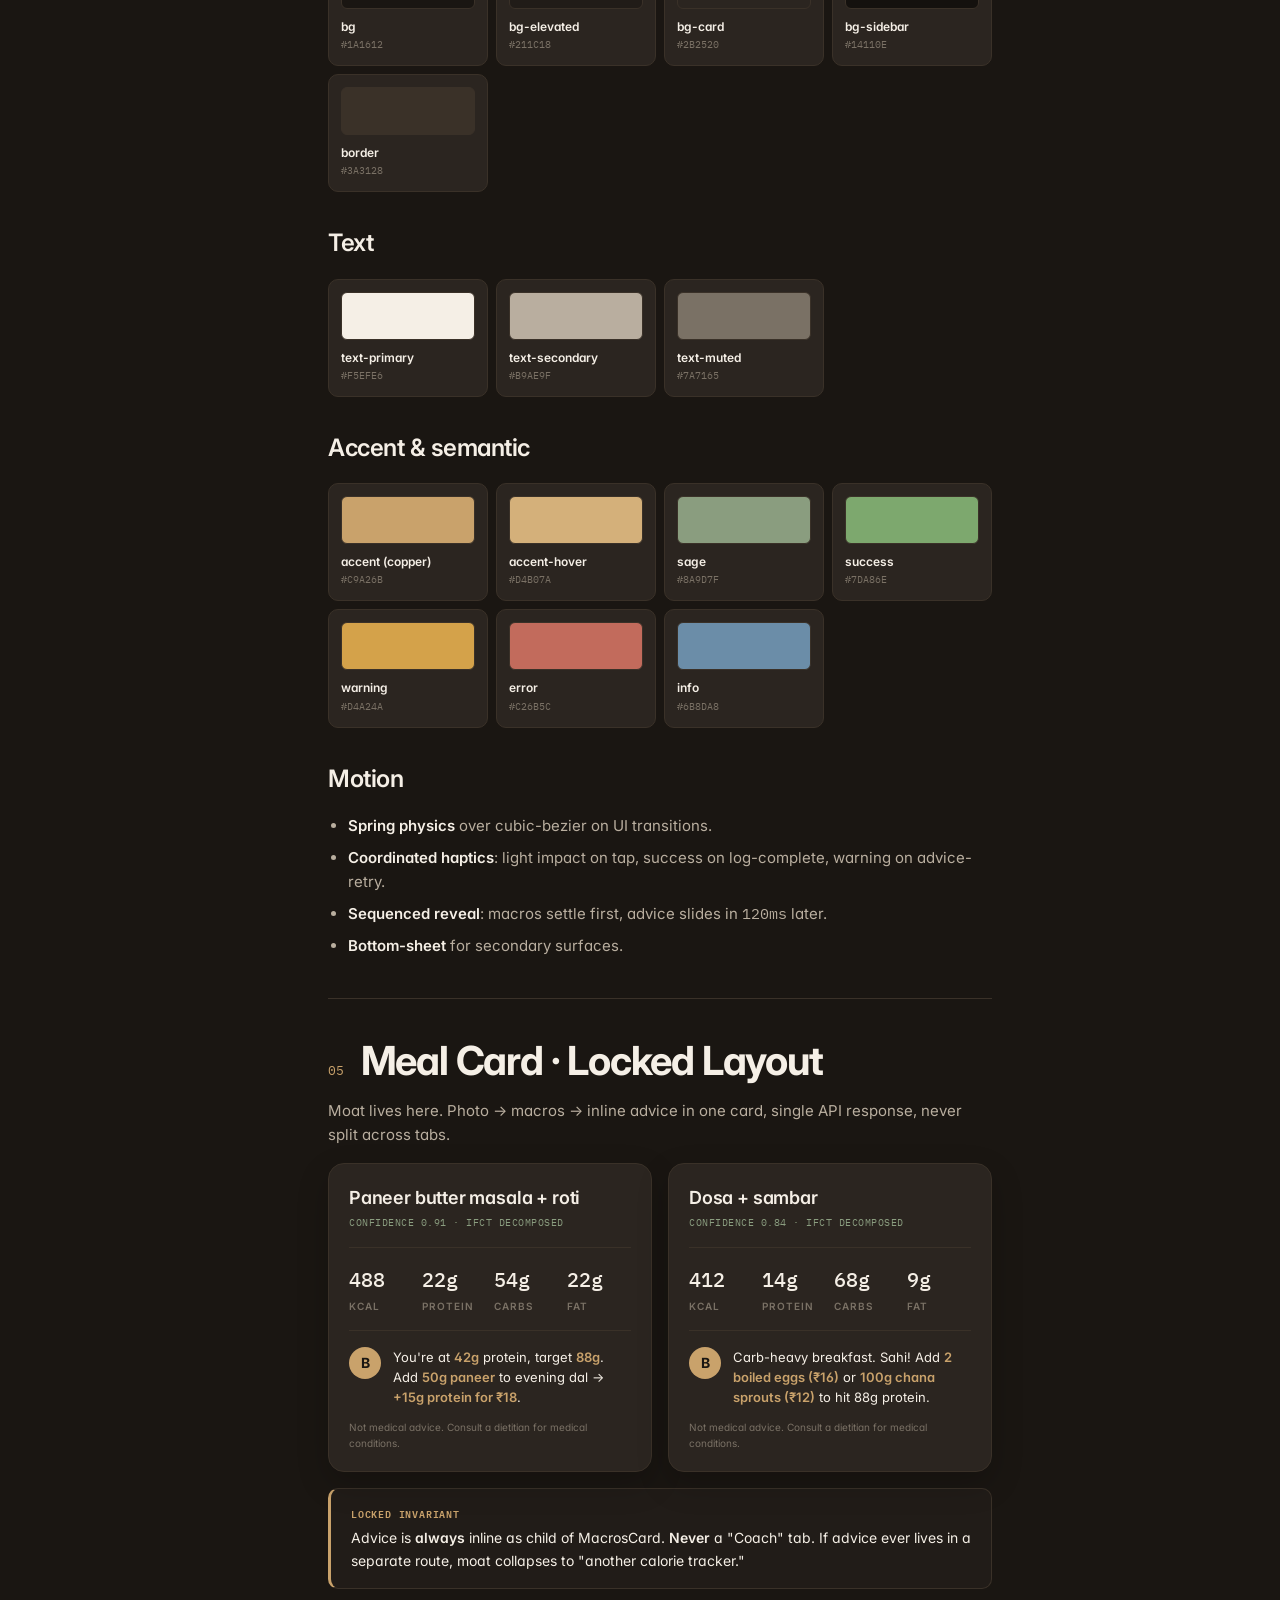
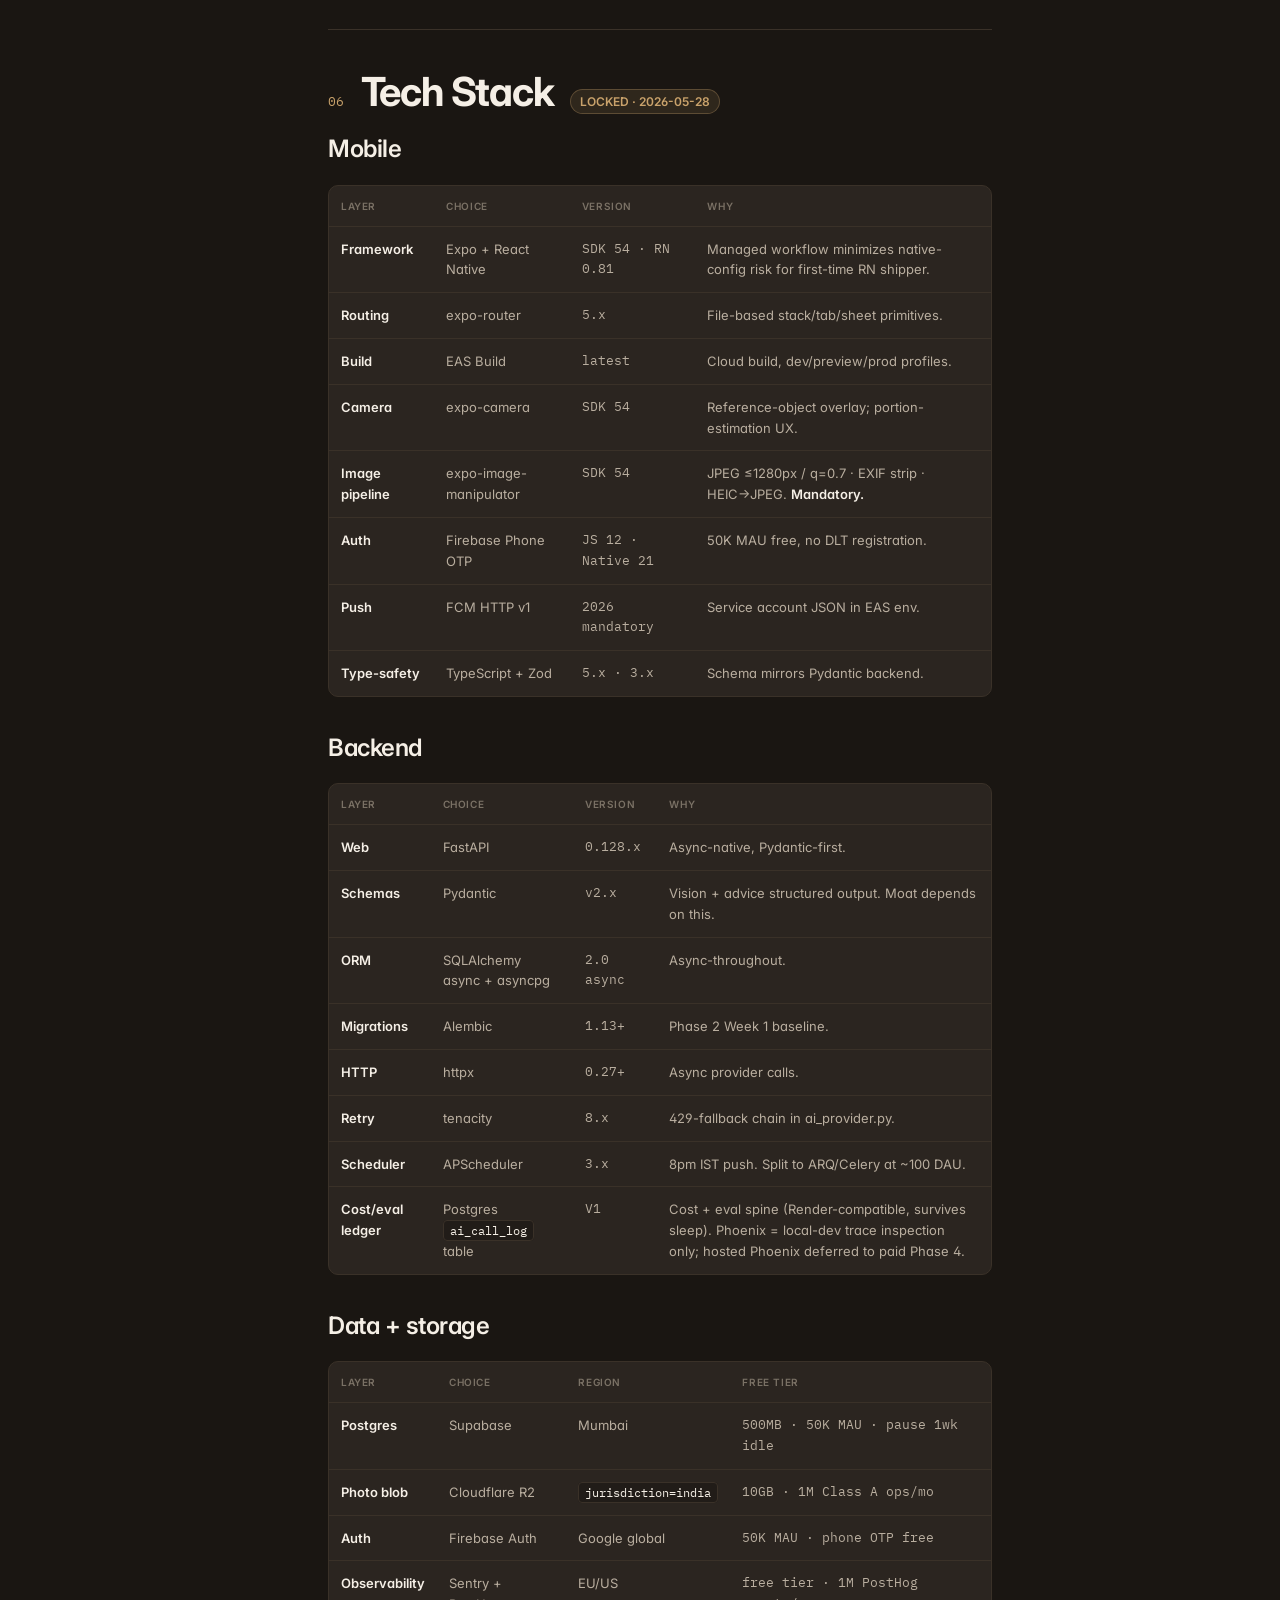
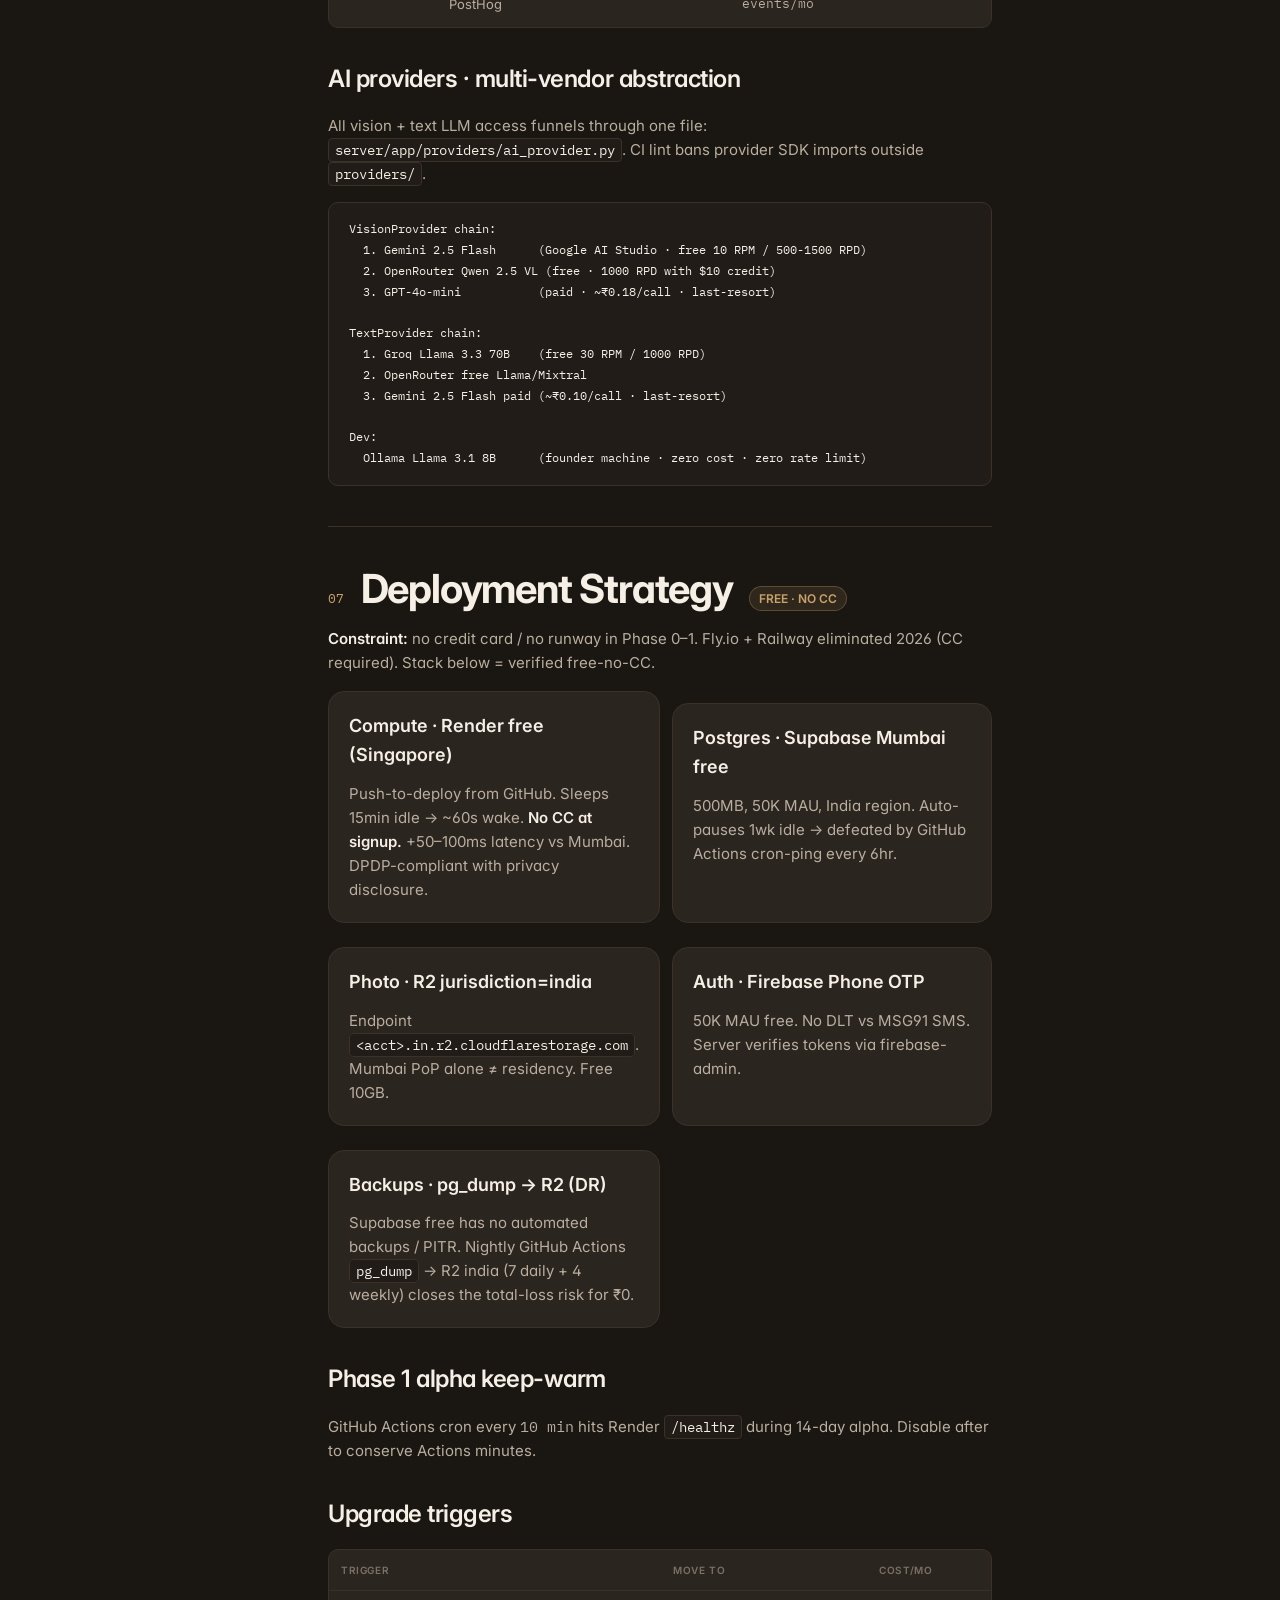
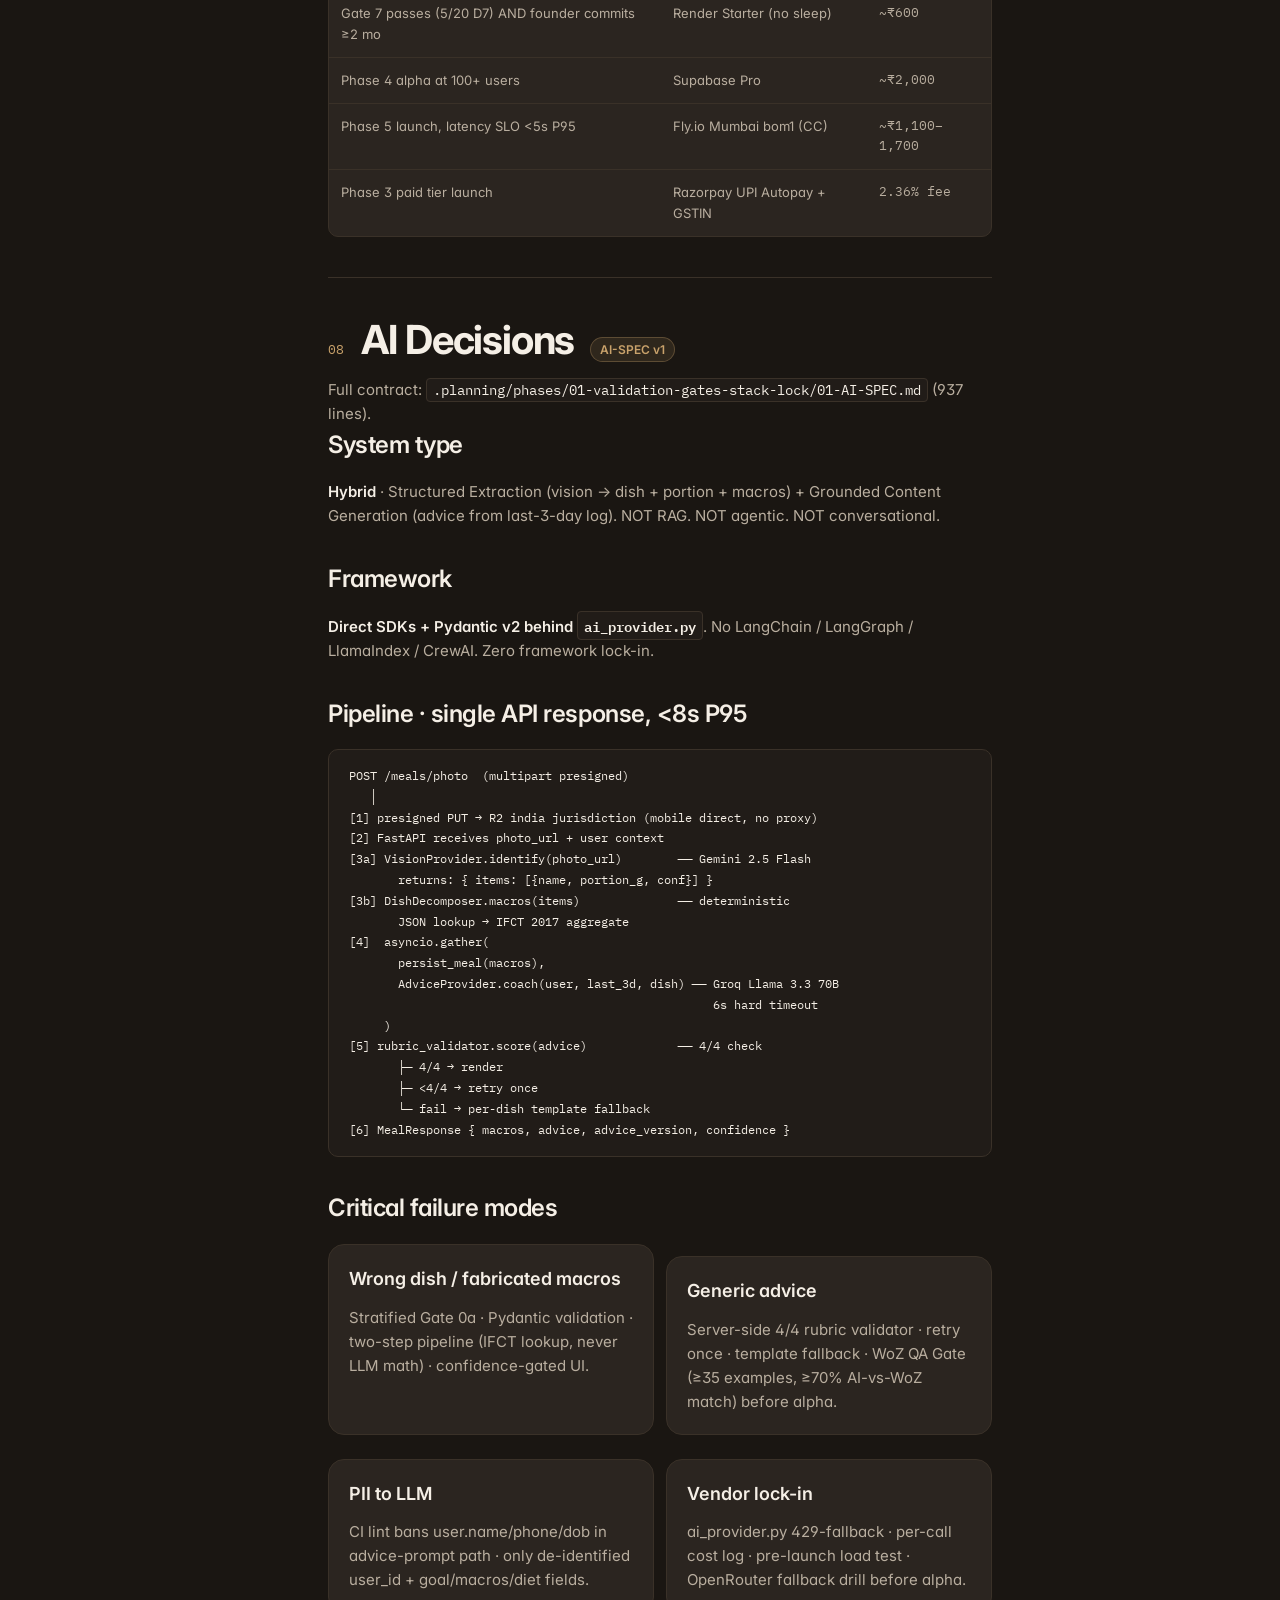
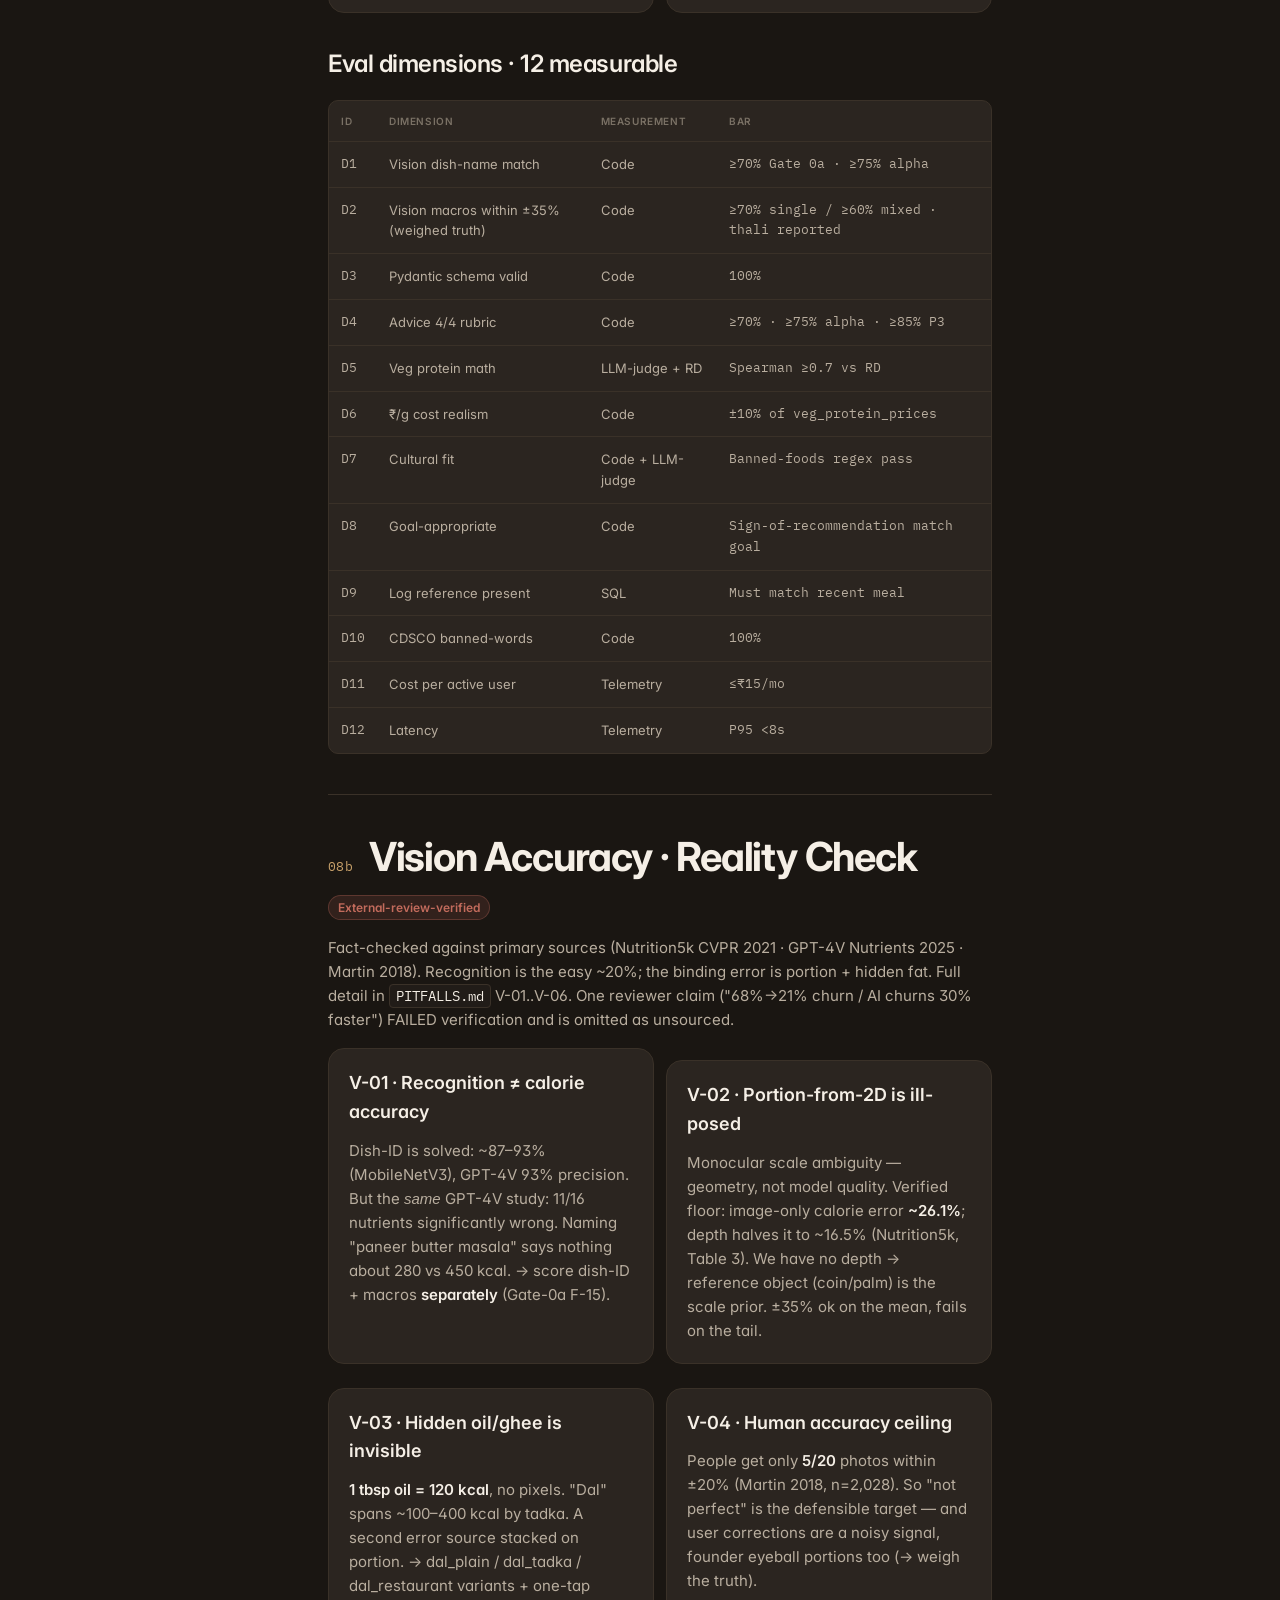
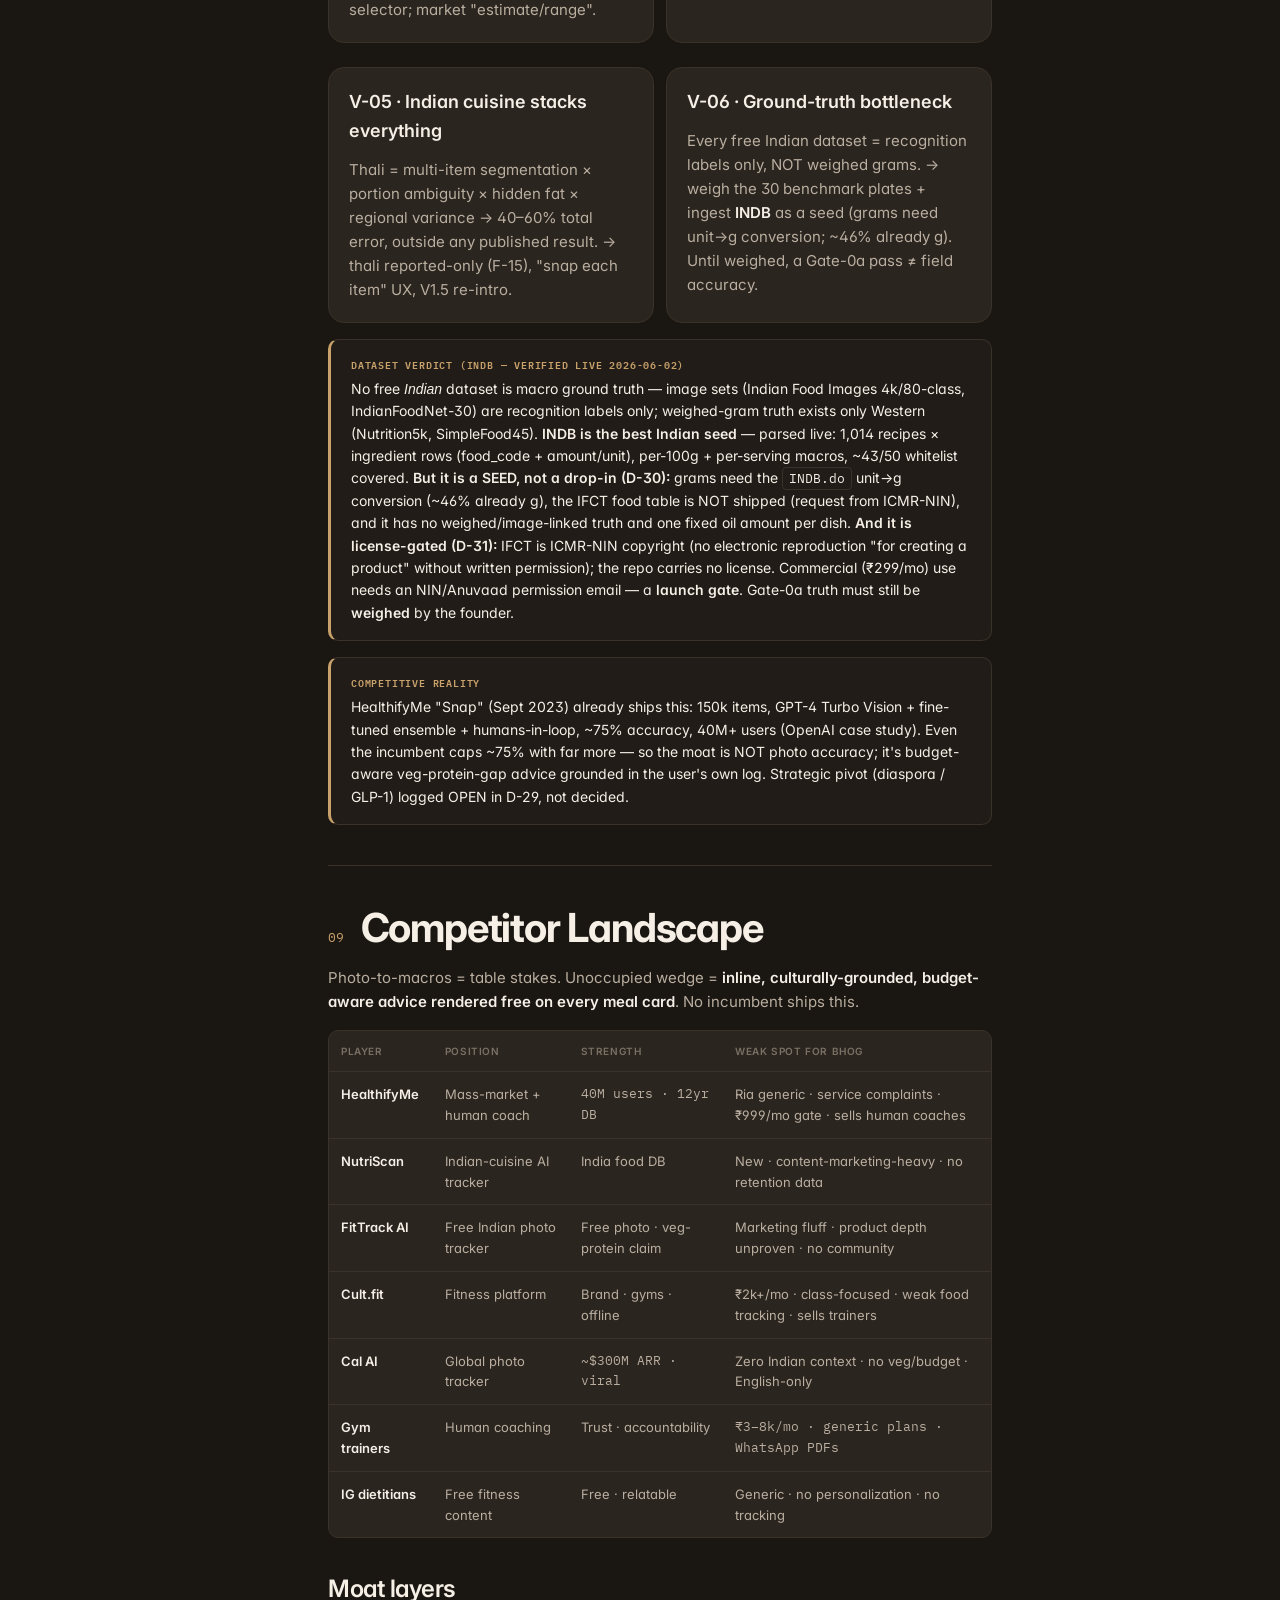
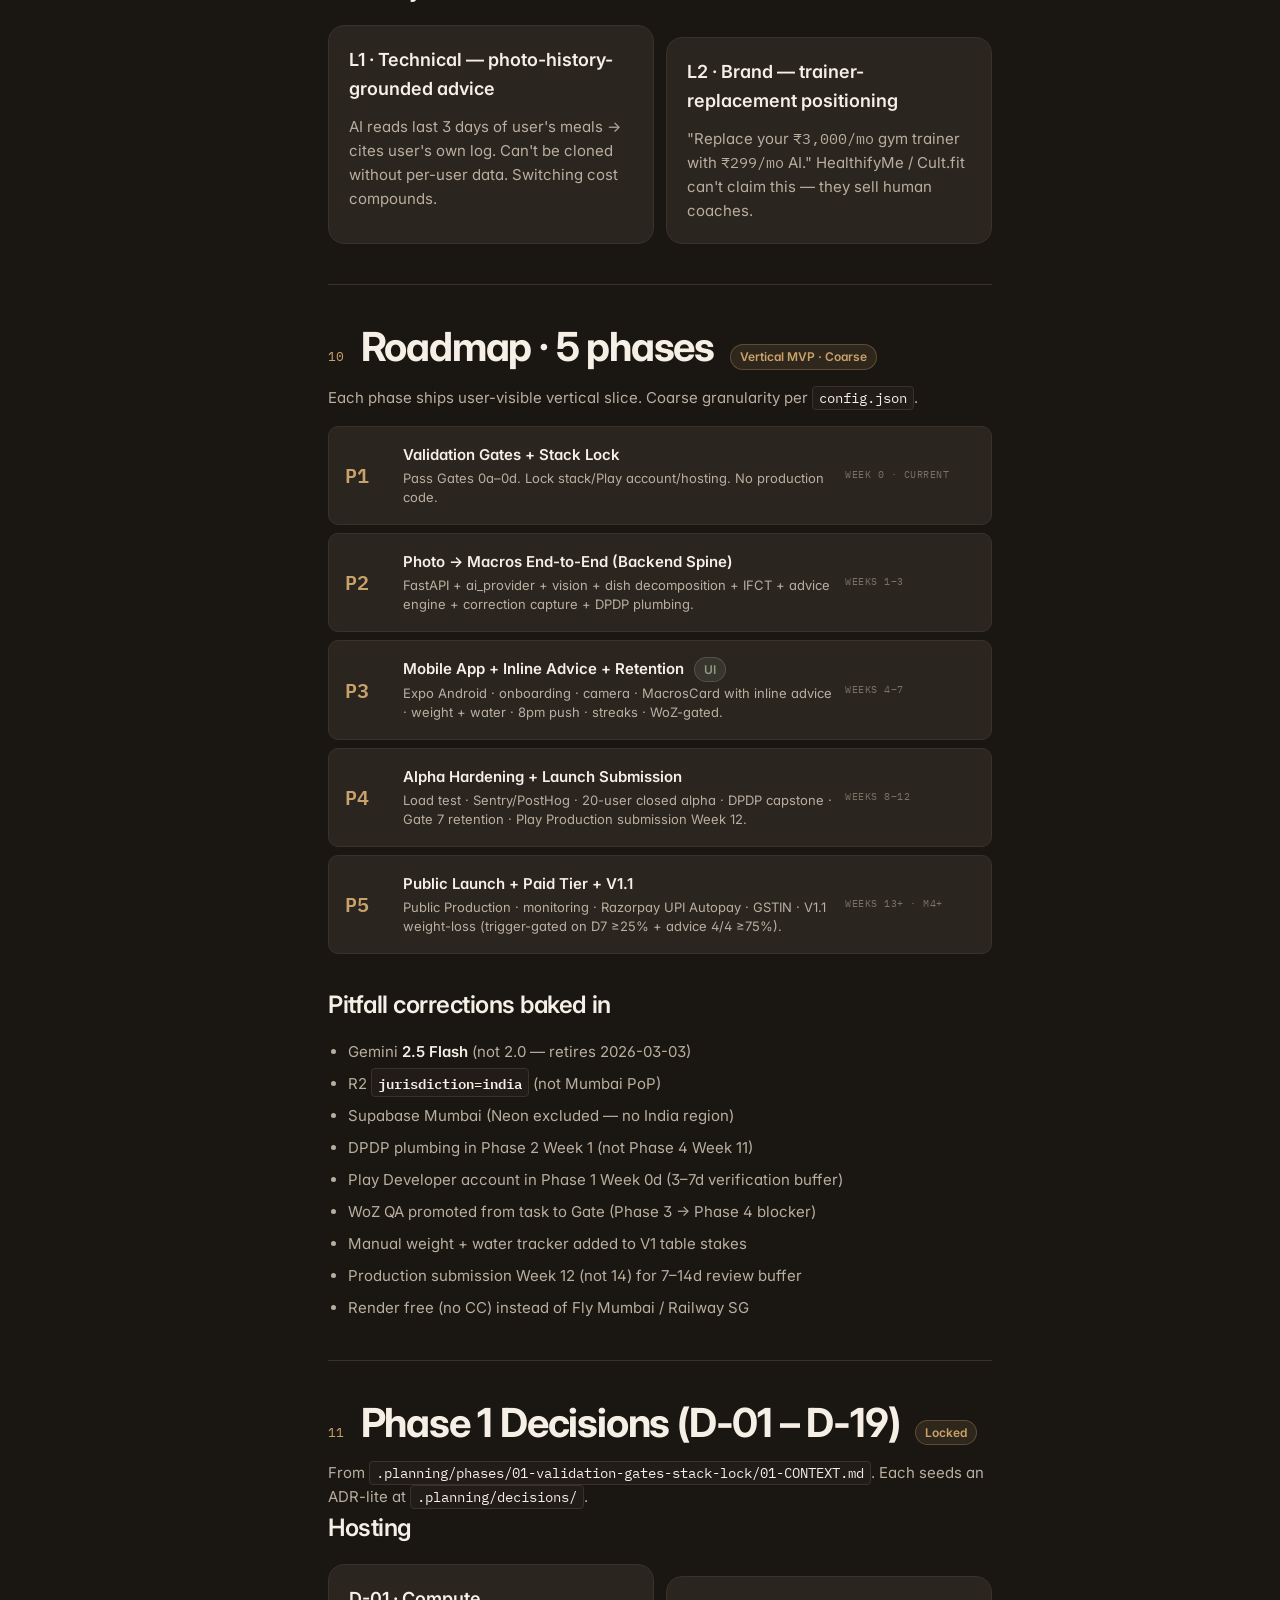
==== commit 2ea763b9: "docs(spec): add F-18 — Phase 1 planned + 01-01 (INDB seed) executed Mirror the Phase-1 milestone int" ====
--- a/.planning/specs/bhog-v1-design-spec.html
+++ b/.planning/specs/bhog-v1-design-spec.html
@@ -477,7 +477,7 @@
       <div class="nav-label">Execute</div>
       <button class="nav-item" data-target="roadmap"><span class="nav-num">10</span>Roadmap<span class="nav-meta">5</span></button>
       <button class="nav-item" data-target="decisions"><span class="nav-num">11</span>Phase 1 Decisions<span class="nav-meta">19</span></button>
-      <button class="nav-item" data-target="decisions-0602"><span class="nav-num">11b</span>Decisions · 2026-06-02<span class="nav-meta">17</span></button>
+      <button class="nav-item" data-target="decisions-0602"><span class="nav-num">11b</span>Decisions · 2026-06-02<span class="nav-meta">18</span></button>
       <button class="nav-item" data-target="checklist"><span class="nav-num">12</span>Week-1 Checklist<span class="nav-meta">23</span></button>
       <button class="nav-item" data-target="risks"><span class="nav-num">13</span>Open Risks<span class="nav-meta">11</span></button>
       <button class="nav-item" data-target="refs"><span class="nav-num">14</span>References</button>
@@ -1075,6 +1075,7 @@
         <div class="card"><h4 style="margin-top:0">F-15 · Gate-0a recalibrated</h4><p><strong>Weighed-plate</strong> ground truth (not eyeballed); dish-ID (≥80%) scored <strong>separately</strong> from macro-accuracy (±35%: ≥70% single / ≥60% mixed); <strong>thali reported-only / non-blocking</strong> → V1.5; reference object mandatory; median/P75/P90 tail reported. Fixes the portion circular-bias (PITFALLS V-06).</p></div>
         <div class="card"><h4 style="margin-top:0">F-16 · Accuracy reality</h4><p>External-review-verified: image-only calorie error floors ~26% (Nutrition5k, CVPR 2021); dish-ID is the easy ~20%, portion + hidden-oil is the binding error. Ingest <strong>INDB</strong> (Indian Nutrient Databank) for portion priors. Market "estimate/range"; moat = veg-protein advice, not exact kcal.</p></div>
         <div class="card"><h4 style="margin-top:0">F-17 · INDB = seed + license gate</h4><p>Verified live (D-30): INDB covers ~43/50 dishes but is a <strong>seed, not a drop-in</strong> — grams need unit→g conversion, IFCT table not shipped, no weighed truth, one fixed oil amount. <strong>License gate (D-31):</strong> IFCT is ICMR-NIN copyright — commercial use needs written NIN permission (launch gate, TODOS-10). Pile-1 = scoped, not done.</p></div>
+        <div class="card"><h4 style="margin-top:0">F-18 · Phase 1 planned + 01-01 executed</h4><p>Phase 1 (validation gates) planned: <strong>7 plans</strong> (1 autonomous + 6 founder-fieldwork), no app code. <strong>01-01 done + pushed:</strong> <code>dish_decomposition.json</code> INDB-seeded — 50 dishes all <code>verified_by</code> set (36 INDB-sourced + 14 Opus-drafted; 16 ifct-gaps + the 14 Opus dishes flagged for founder cross-check at Gate 0a). Remaining 6 = founder fieldwork (weigh+shoot 30 photos, 14-day advice log, WTP outreach, NIN/Anuvaad license emails, veg-protein seed, Play account). First app code = Phase 2.</p></div>
       </div>
     </section>
 
